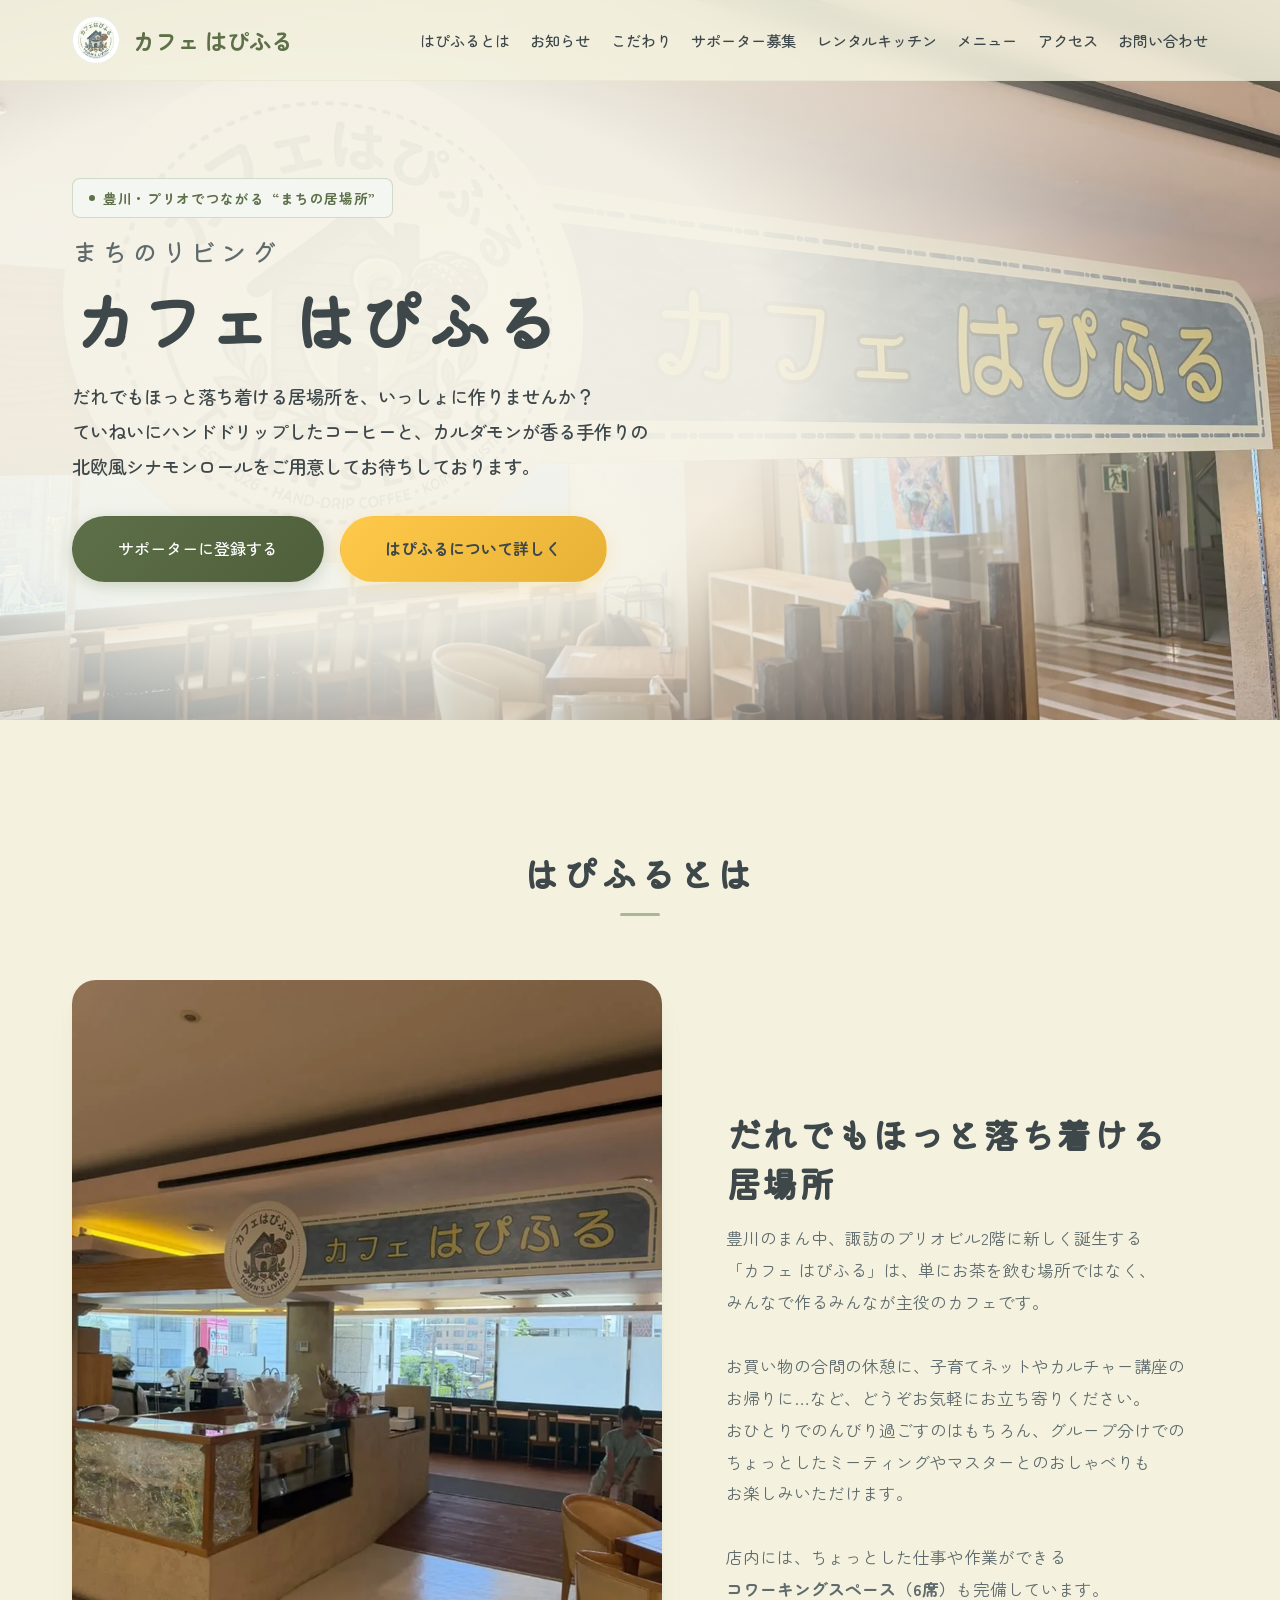
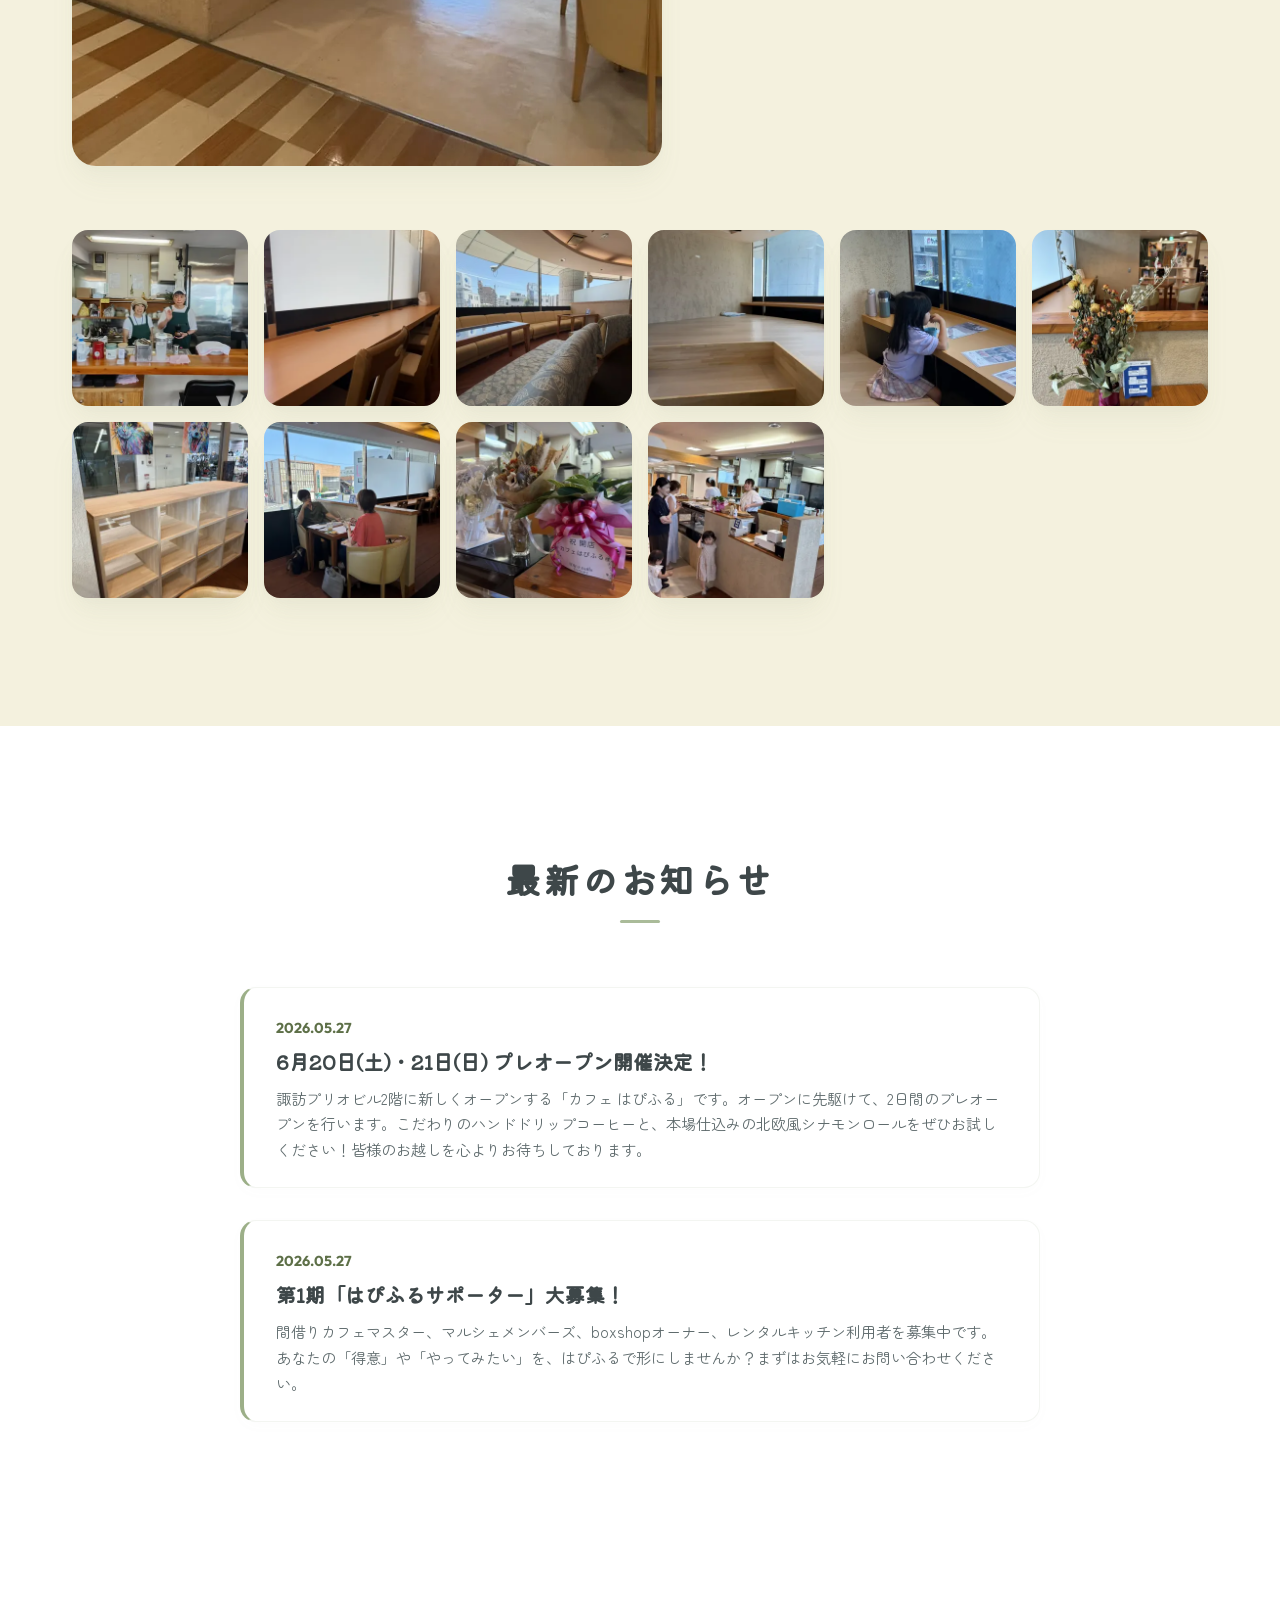
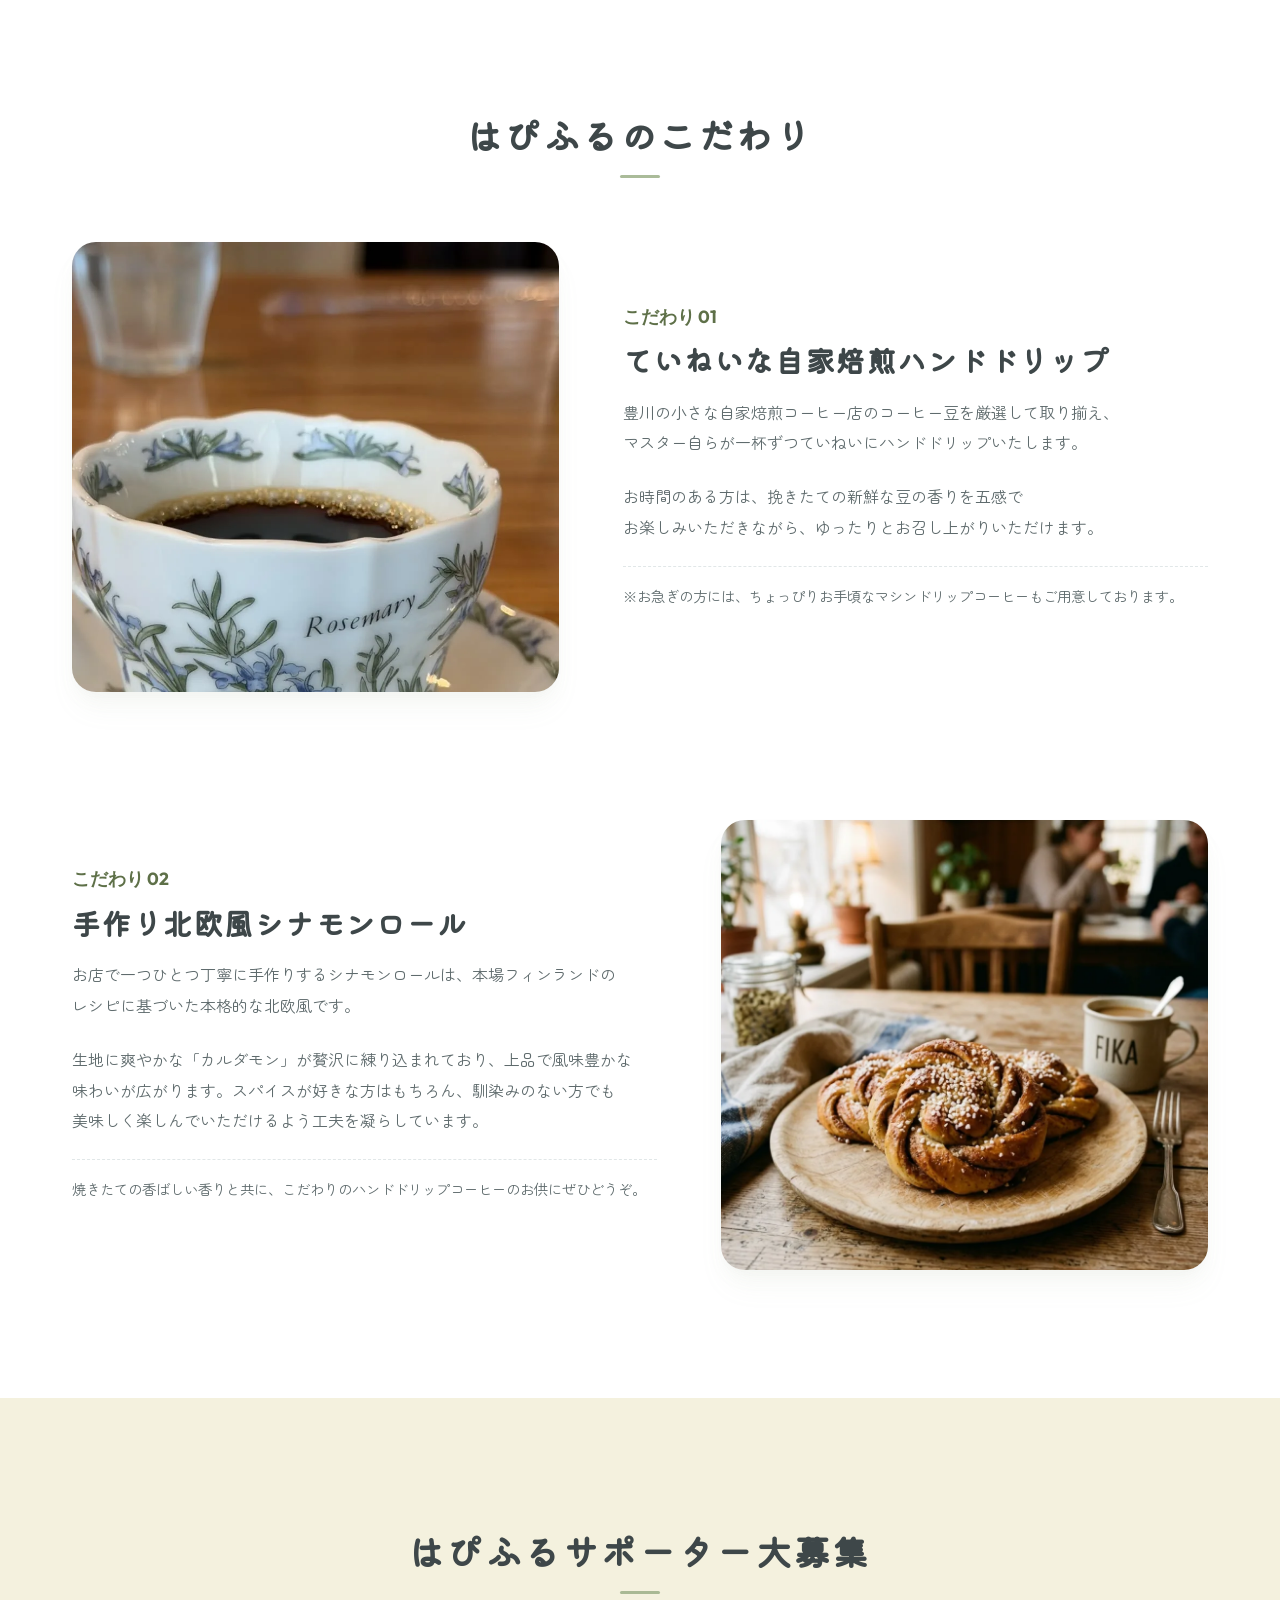
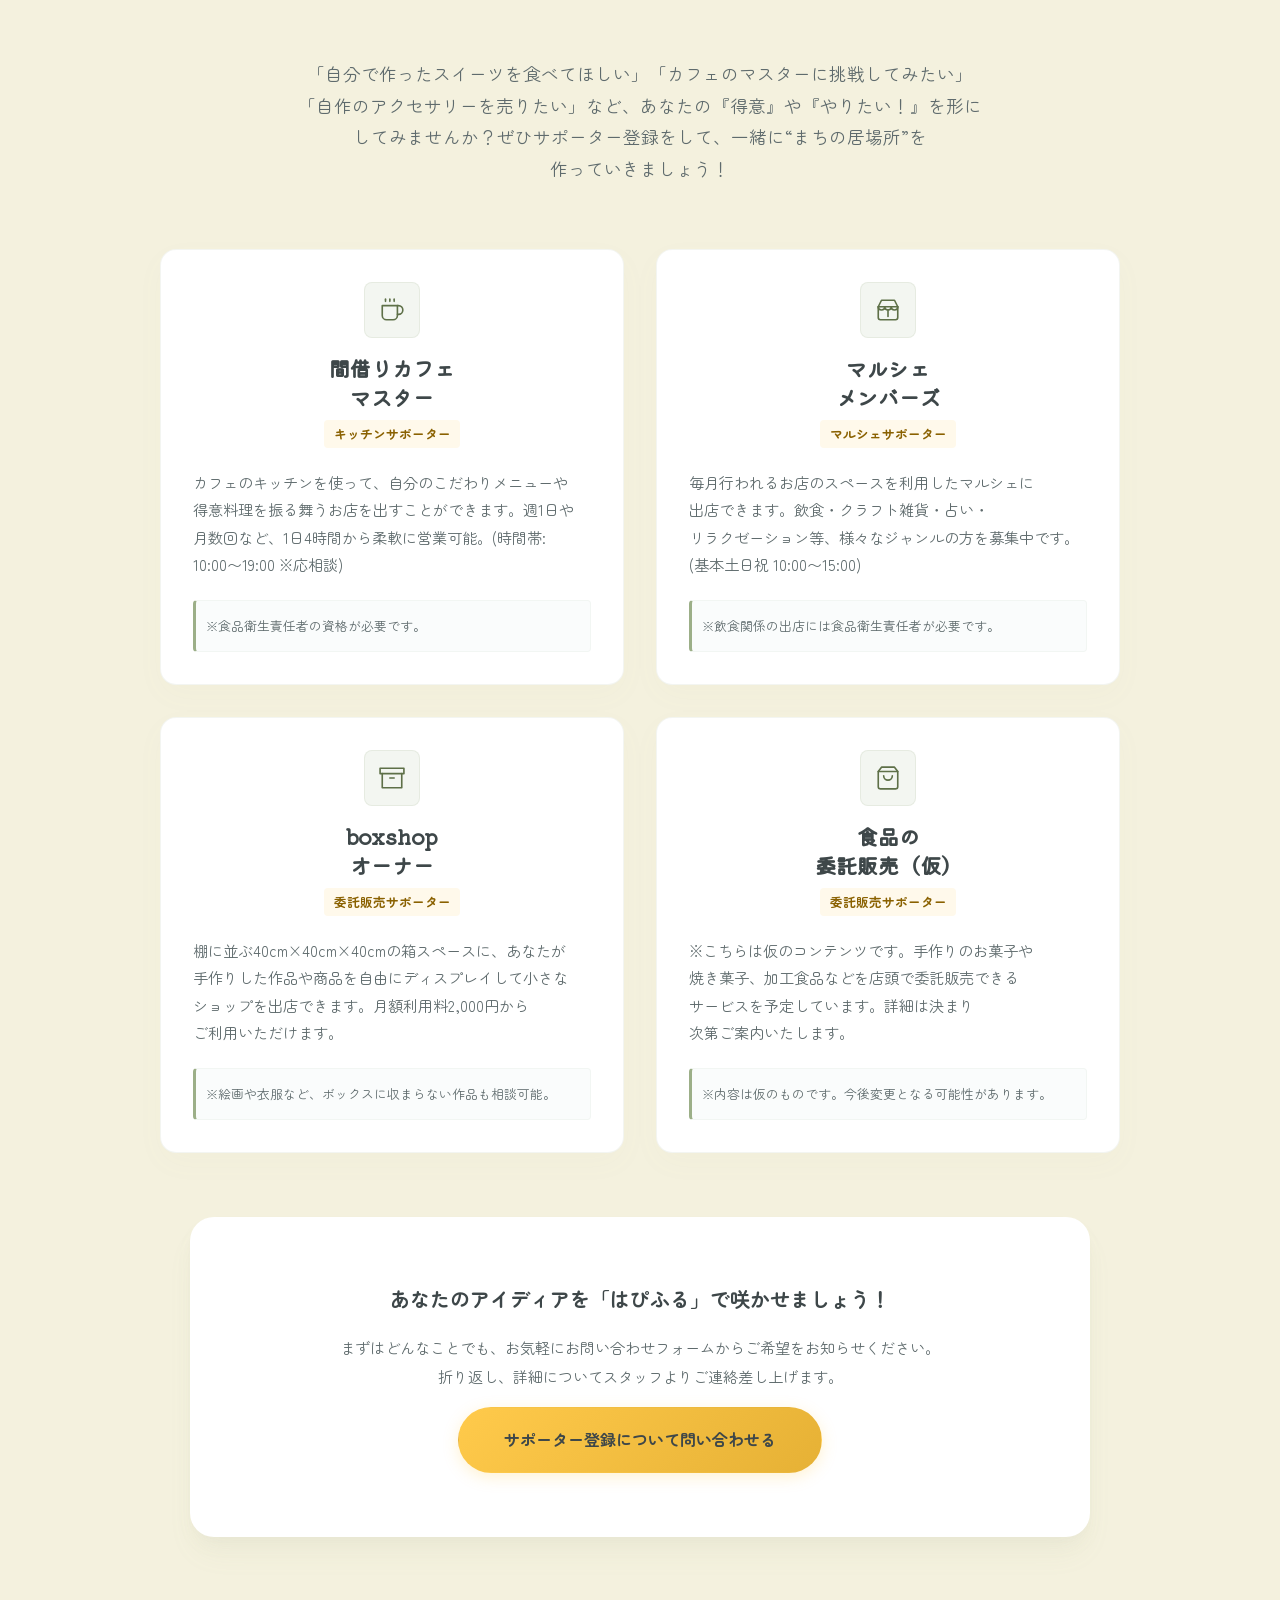
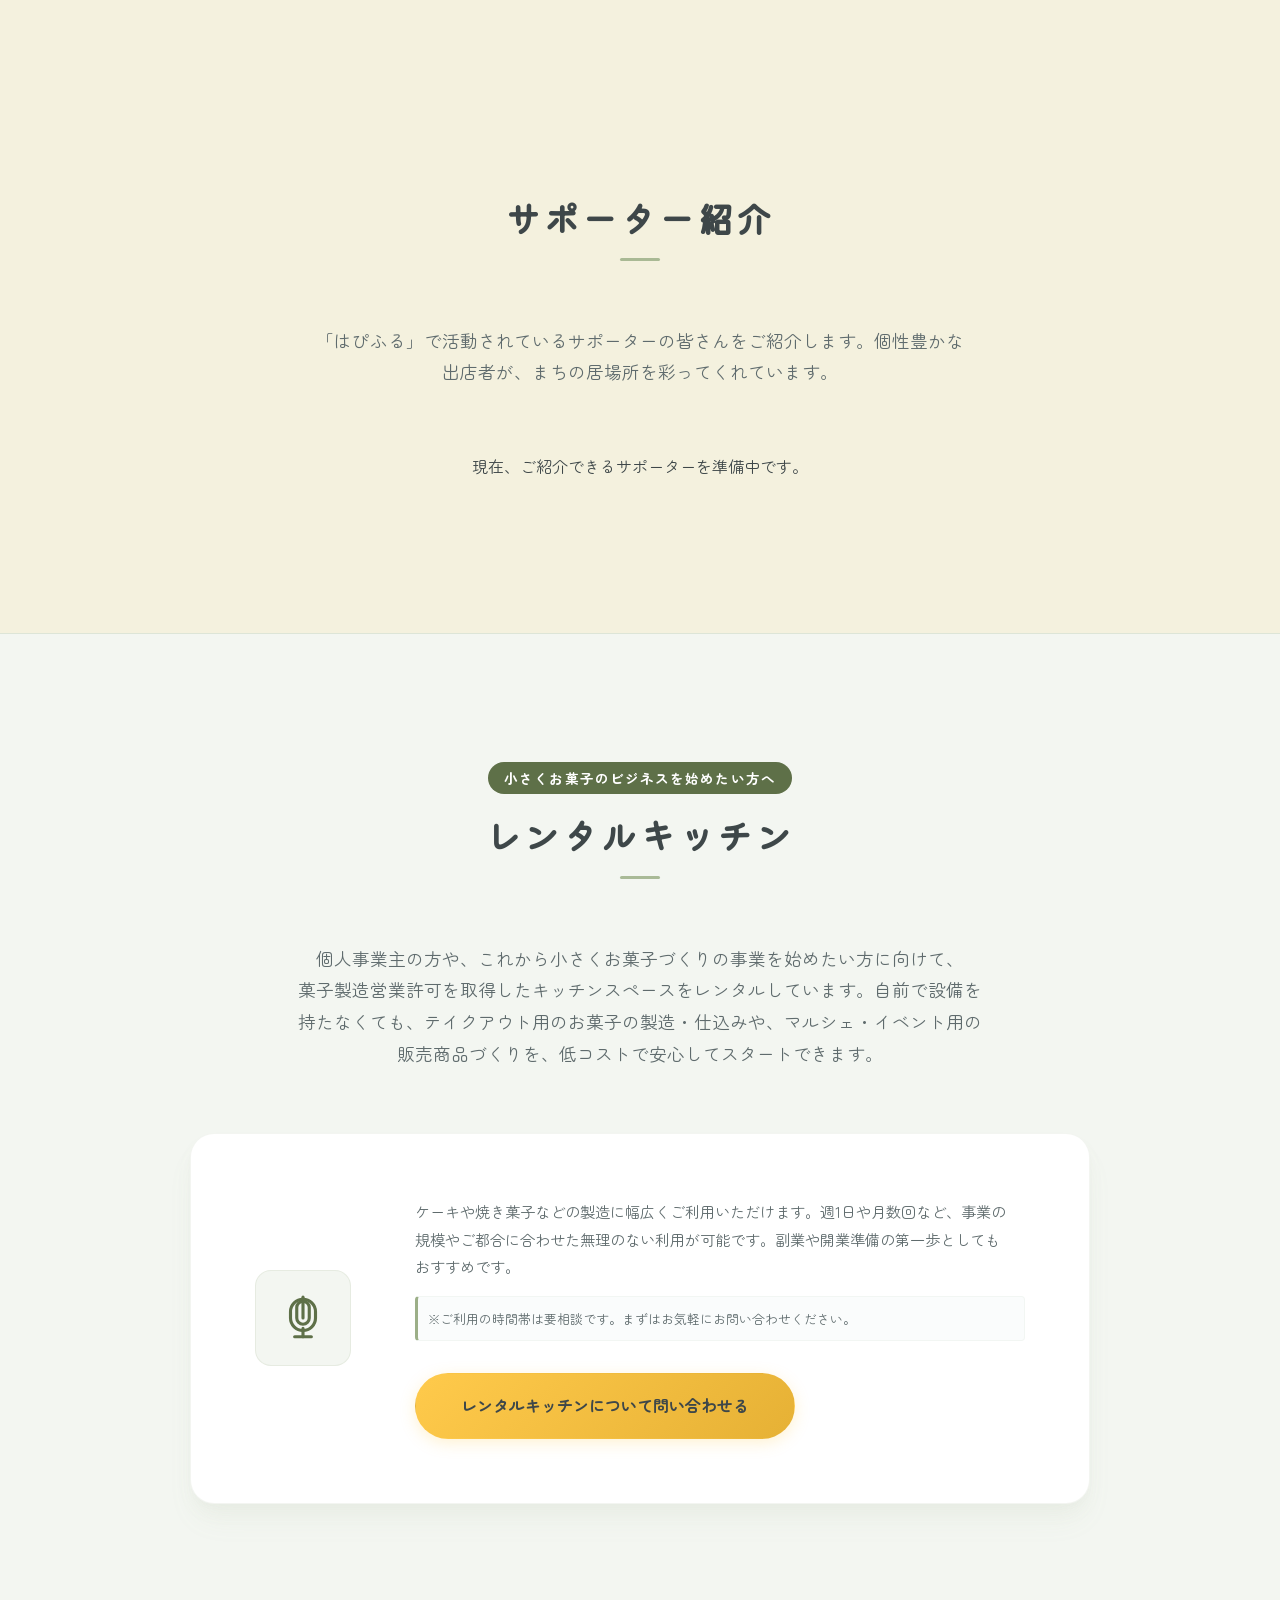
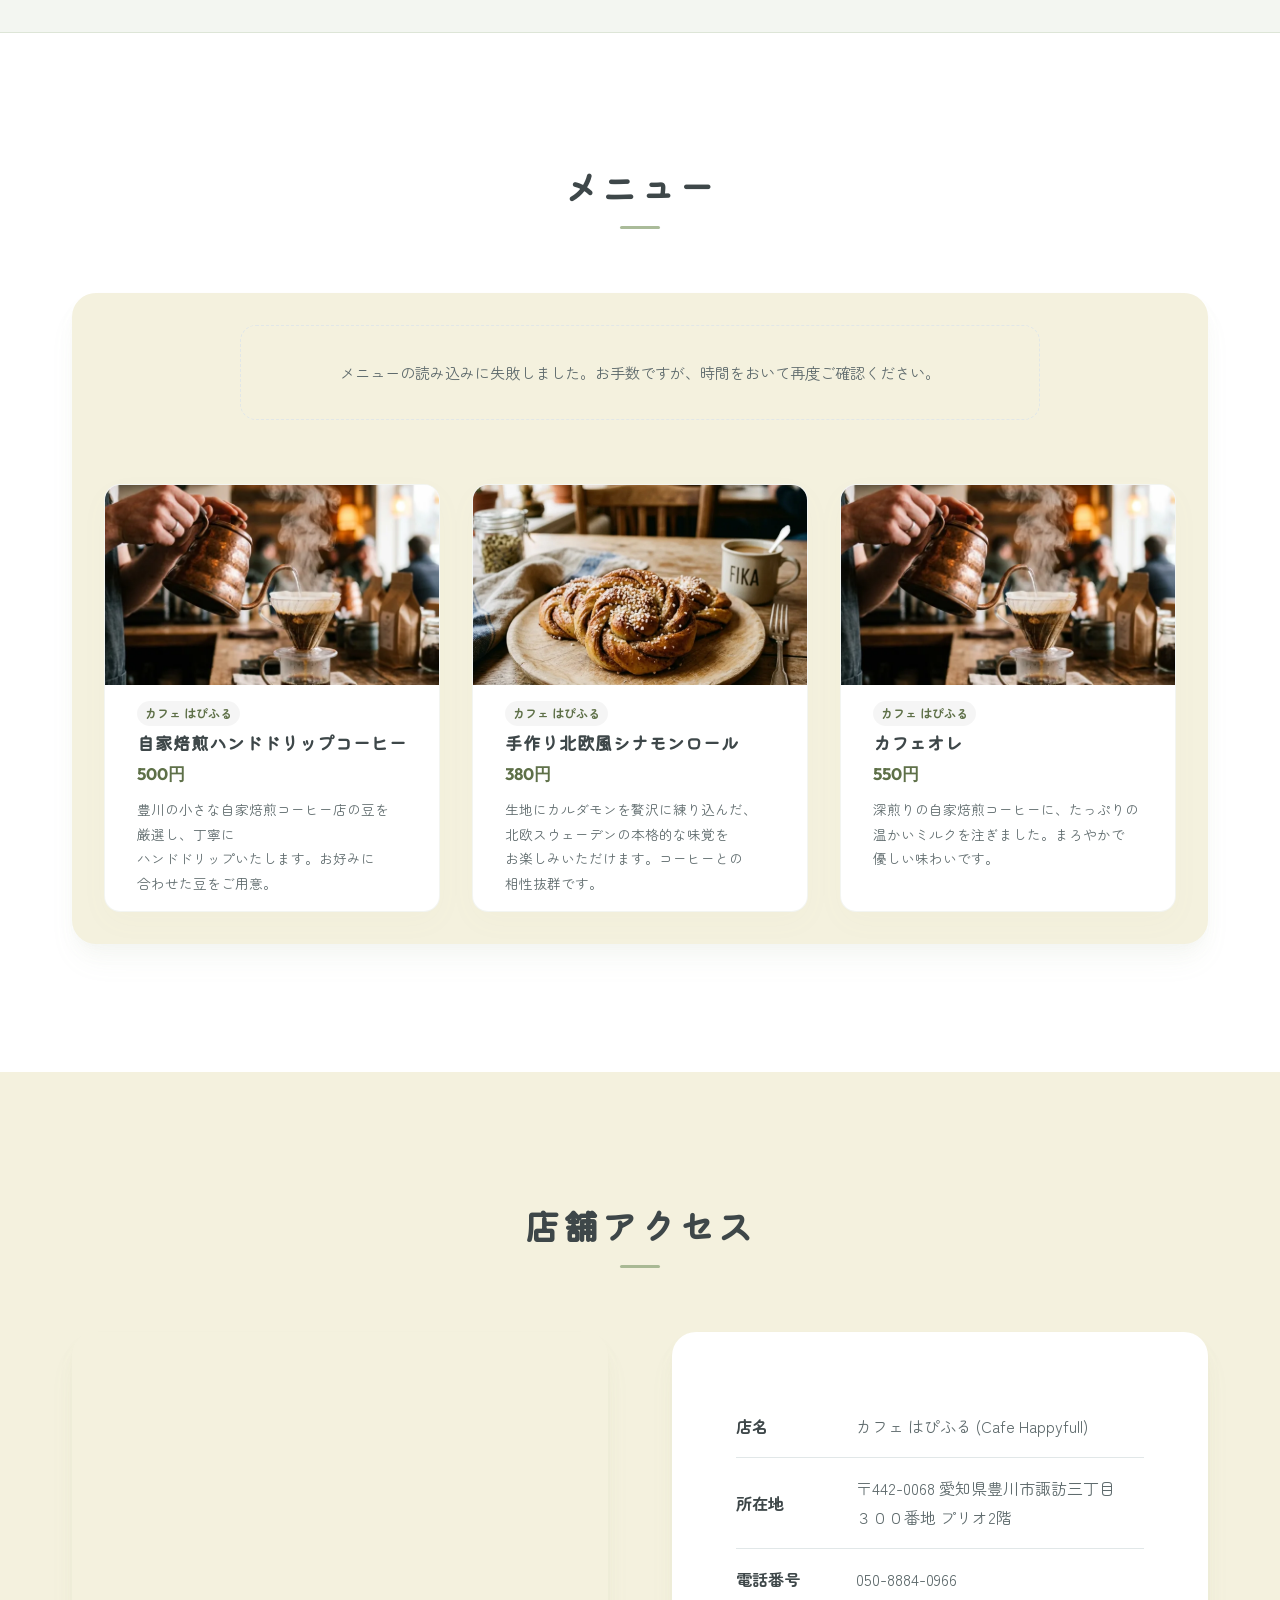
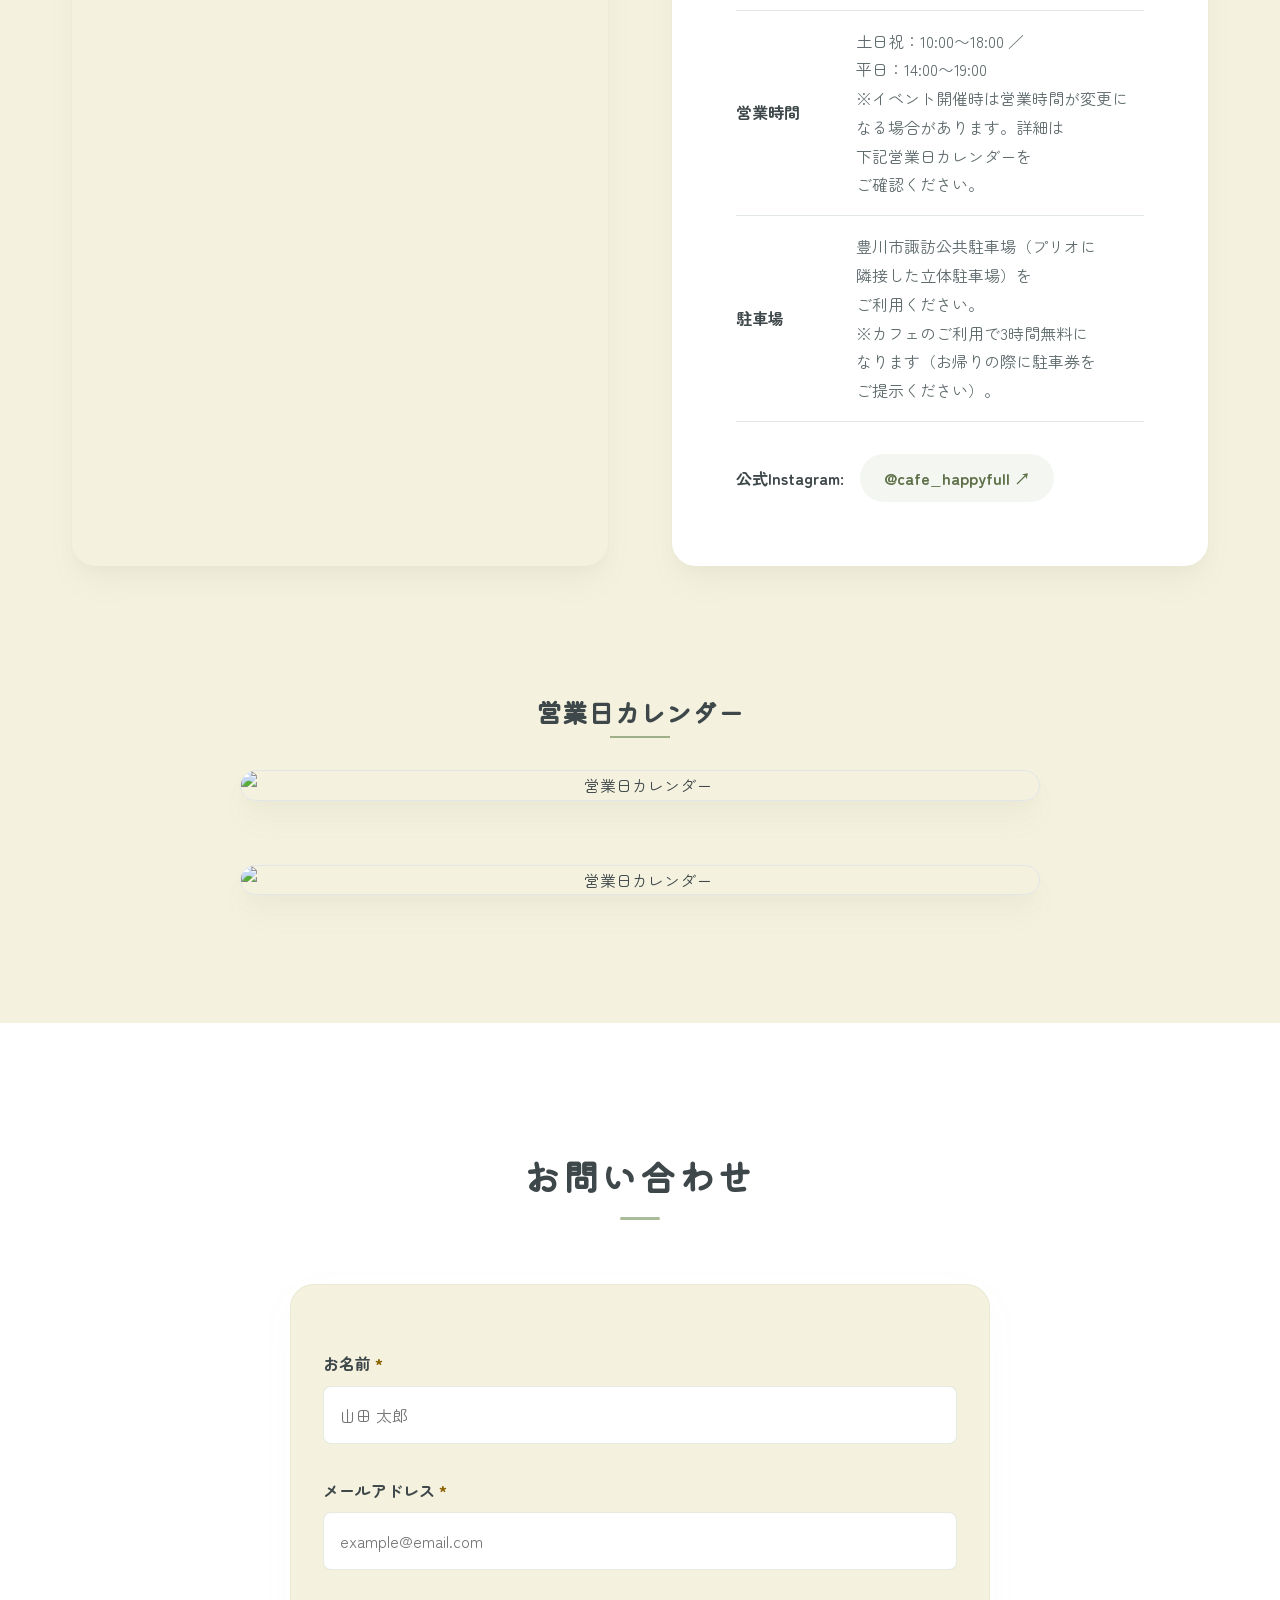
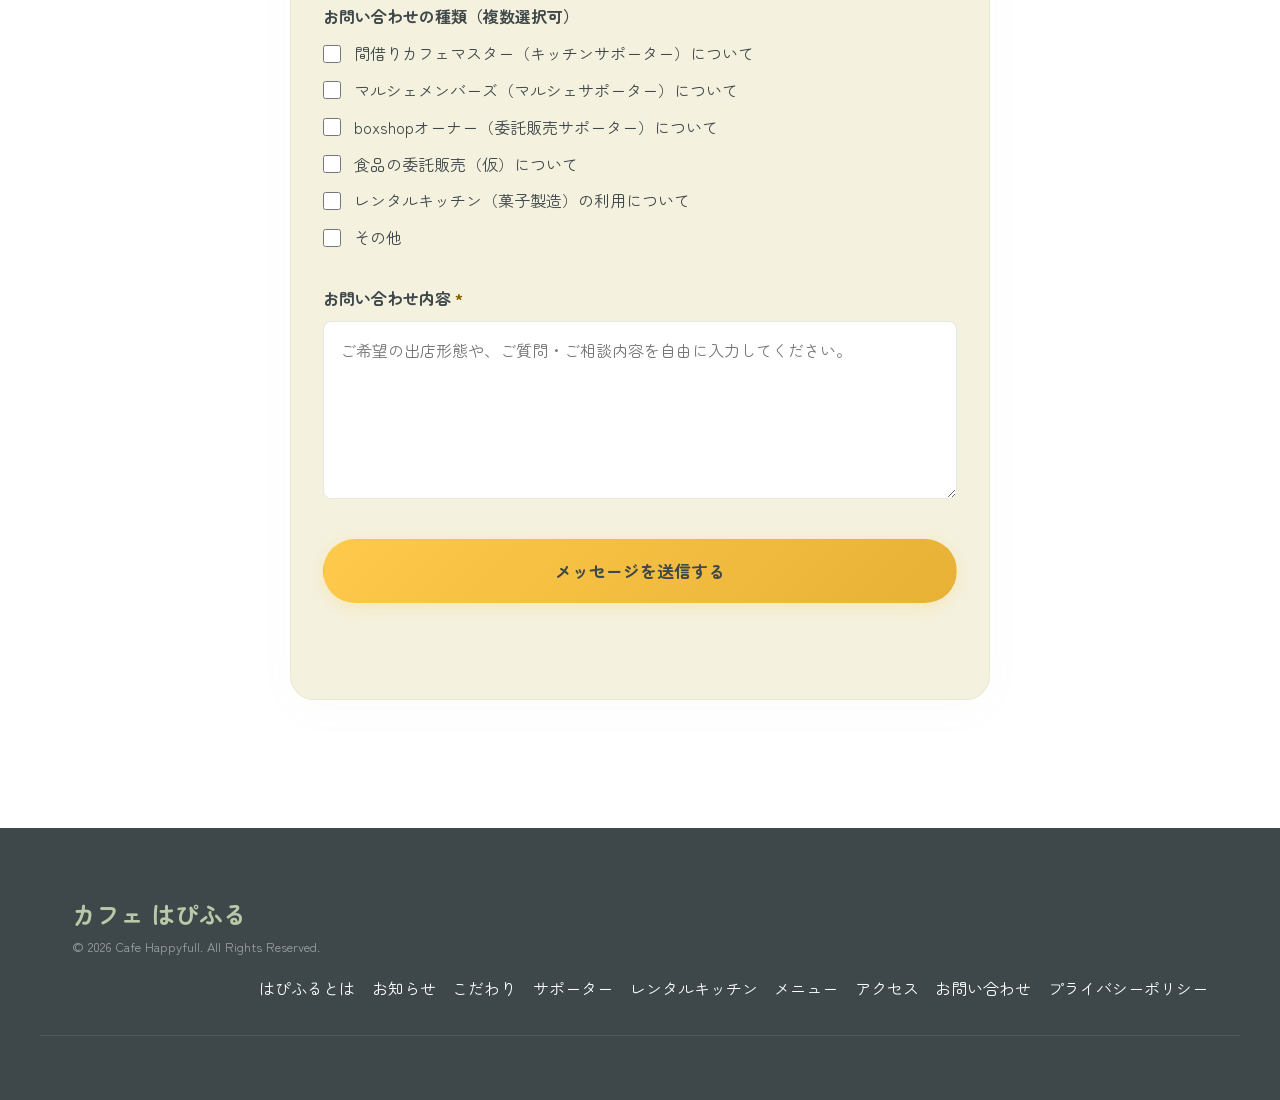
==== index.html @ ee426ef9 "fix: ナビ開閉の不具合・コントラスト不足・ヒーローの視認性を修正 デザインレビューで検出したA/B/Cの3点に対応。  A. ナビゲーションの開閉不具合 - ハンバーガーの開閉をインラインstyl" ====
<!DOCTYPE html>
<html lang="ja">

<head>
  <meta charset="UTF-8">
  <meta name="viewport" content="width=device-width, initial-scale=1.0">
  <meta name="description"
    content="愛知県豊川市の諏訪プリオビル2階にオープンする「まちのリビング カフェ はぴふる」。ていねいにハンドドリップした自家焙煎コーヒーと、北欧風の手作りシナモンロールでおもてなし。間借りカフェやマルシェのサポーターも募集中。">

  <title>まちのリビング カフェ はぴふる (Cafe Happyfull)</title>

  <!-- OGP & Brand Assets -->
  <meta property="og:title" content="まちのリビング カフェ はぴふる (Cafe Happyfull)">
  <meta property="og:description" content="だれでもほっと落ち着ける居場所を、いっしょに作りませんか？豊川プリオビル2階に新登場。">
  <meta property="og:image" content="assets/images/hero-photo.jpg">
  <meta property="og:type" content="website">
  <meta property="og:url" content="https://www.instagram.com/cafe_happyfull/">

  <!-- CSS -->
  <link rel="stylesheet" href="assets/css/style.css">
</head>

<body>

  <!-- ==========================================
     Header
     ========================================== -->
  <header class="header">
    <div class="container header__container">
      <a href="#" id="js-logo-top" class="header__logo">
        <img src="assets/images/logo.webp" alt="カフェ はぴふる Logo" class="header__logo-img">
        カフェ はぴふる
      </a>
      <nav class="nav">
        <ul class="nav__list" id="js-nav-list">
          <li><a href="#about" class="nav__link">はぴふるとは</a></li>
          <li><a href="#news" class="nav__link">お知らせ</a></li>
          <li><a href="#standards" class="nav__link">こだわり</a></li>
          <li><a href="#supporters" class="nav__link">サポーター募集</a></li>
          <li><a href="#kitchen-rental" class="nav__link">レンタルキッチン</a></li>
          <li><a href="#menu" class="nav__link">メニュー</a></li>
          <li><a href="#access" class="nav__link">アクセス</a></li>
          <li><a href="#contact" class="nav__link">お問い合わせ</a></li>
        </ul>
      </nav>
      <button type="button" class="nav__toggle" id="js-nav-toggle" aria-controls="js-nav-list" aria-expanded="false"
        aria-label="メニューを開く">
        <svg xmlns="http://www.w3.org/2000/svg" viewBox="0 0 24 24" fill="none" stroke="currentColor" stroke-width="2"
          stroke-linecap="round" aria-hidden="true" focusable="false">
          <line x1="3" y1="6" x2="21" y2="6" />
          <line x1="3" y1="12" x2="21" y2="12" />
          <line x1="3" y1="18" x2="21" y2="18" />
        </svg>
      </button>
    </div>
  </header>

  <!-- ==========================================
     Hero Section
     ========================================== -->
  <section class="hero">
    <div class="container hero__container">
      <div class="hero__content">
        <span class="hero__sub-badge"><span class="nobr">豊川・プリオでつながる</span> <span class="nobr">“まちの居場所”</span></span>
        <h1 class="hero__title">
          <span class="hero__title-sub"><span class="nobr">まちの</span><span class="nobr">リビング</span></span>
          <span class="hero__title-main"><span class="nobr">カフェ</span> <span class="nobr">はぴふる</span></span>
        </h1>
        <p class="hero__description">
          だれでもほっと落ち着ける居場所を、いっしょに作りませんか？<br>
          ていねいにハンドドリップしたコーヒーと、カルダモンが香る手作りの北欧風シナモンロールをご用意してお待ちしております。
        </p>
        <div class="hero__buttons">
          <a href="#contact" class="btn">サポーターに登録する</a>
          <a href="#about" class="btn btn-secondary">はぴふるについて詳しく</a>
        </div>
      </div>
    </div>
  </section>

  <!-- ==========================================
     About Section (基本紹介)
     ========================================== -->
  <section id="about" class="concept">
    <div class="container">
      <h2>はぴふるとは</h2>

      <div class="concept__grid">
        <div class="concept__image">
          <img src="assets/images/gallery-entrance.webp" alt="カフェはぴふるの入り口">
        </div>

        <div class="concept__content">
          <h3 class="concept__title">だれでもほっと落ち着ける居場所</h3>
          <p class="concept__text">
            豊川のまん中、諏訪のプリオビル2階に新しく誕生する<span class="nobr">「カフェ はぴふる」</span>は、単にお茶を飲む場所ではなく、みんなで作るみんなが主役のカフェです。
          </p>
          <p class="concept__text">
            お買い物の合間の休憩に、子育てネットやカルチャー講座のお帰りに…など、どうぞお気軽にお立ち寄りください。おひとりでのんびり過ごすのはもちろん、グループ分けでのちょっとしたミーティングやマスターとのおしゃべりもお楽しみいただけます。
          </p>
          <p class="concept__text">
            店内には、ちょっとした仕事や作業ができる<b>コワーキングスペース（6席）</b>も完備しています。
          </p>
        </div>
      </div>

      <div class="concept__gallery">
        <div class="concept__gallery-item"><img src="assets/images/gallery-owner.webp" alt="はぴふるのスタッフ" loading="lazy"></div>
        <div class="concept__gallery-item"><img src="assets/images/gallery-coworking.webp" alt="コワーキングスペース" loading="lazy"></div>
        <div class="concept__gallery-item"><img src="assets/images/gallery-sofa.webp" alt="ソファー席" loading="lazy"></div>
        <div class="concept__gallery-item"><img src="assets/images/gallery-zashiki-1.webp" alt="座敷席" loading="lazy"></div>
        <div class="concept__gallery-item"><img src="assets/images/gallery-zashiki-2.webp" alt="座敷席の様子" loading="lazy"></div>
        <div class="concept__gallery-item"><img src="assets/images/gallery-opening-2.webp" alt="店内に飾られたドライフラワー" loading="lazy"></div>
        <div class="concept__gallery-item"><img src="assets/images/boxshop-photo.webp" alt="boxshopの委託販売棚" loading="lazy"></div>
        <div class="concept__gallery-item"><img src="assets/images/gallery-meeting.webp" alt="店内でくつろぐお客様" loading="lazy"></div>
        <div class="concept__gallery-item"><img src="assets/images/gallery-opening-1.webp" alt="開店祝いのお花" loading="lazy"></div>
        <div class="concept__gallery-item"><img src="assets/images/gallery-register.webp" alt="レジカウンターに並ぶお客様" loading="lazy"></div>
      </div>
    </div>
  </section>

  <!-- ==========================================
     News Section (お知らせ ＆ microCMS連携)
     ========================================== -->
  <section id="news" class="news">
    <div class="container">
      <h2>最新のお知らせ</h2>
      <div class="news__wrapper">
        <div id="js-news-list">
          <!-- JSでロードされる動的お知らせエリア -->
        </div>
        <!-- もっと見る / 閉じる ボタン -->
        <div class="news__btn-container" id="js-news-btn-container" style="display: none;">
          <button id="js-news-toggle-btn" class="btn btn-secondary news__toggle-btn">もっと見る</button>
        </div>
      </div>
    </div>
  </section>

  <!-- ==========================================
     Standards Section (こだわり)
     ========================================== -->
  <section id="standards" class="standards">
    <div class="container">
      <h2>はぴふるのこだわり</h2>

      <div class="standards__grid">
        <!-- こだわり 1 -->
        <div class="standard-item">
          <div class="standard-item__image">
            <img src="assets/images/coffee-photo.webp" alt="丁寧に淹れるハンドドリップコーヒー">
          </div>
          <div class="standard-item__content">
            <span class="standard-item__badge">こだわり 01</span>
            <h3 class="standard-item__title">ていねいな自家焙煎ハンドドリップ</h3>
            <p class="standard-item__description">
              豊川の小さな自家焙煎コーヒー店のコーヒー豆を厳選して取り揃え、マスター自らが一杯ずつていねいにハンドドリップいたします。
            </p>
            <p class="standard-item__description">
              お時間のある方は、挽きたての新鮮な豆の香りを五感でお楽しみいただきながら、ゆったりとお召し上がりいただけます。
            </p>
            <p class="standard-item__subtext">
              ※お急ぎの方には、ちょっぴりお手頃なマシンドリップコーヒーもご用意しております。
            </p>
          </div>
        </div>

        <!-- こだわり 2 -->
        <div class="standard-item">
          <div class="standard-item__content">
            <span class="standard-item__badge">こだわり 02</span>
            <h3 class="standard-item__title">手作り北欧風シナモンロール</h3>
            <p class="standard-item__description">
              お店で一つひとつ丁寧に手作りするシナモンロールは、本場フィンランドのレシピに基づいた本格的な北欧風です。
            </p>
            <p class="standard-item__description">
              生地に爽やかな「カルダモン」が贅沢に練り込まれており、上品で風味豊かな味わいが広がります。スパイスが好きな方はもちろん、馴染みのない方でも美味しく楽しんでいただけるよう工夫を凝らしています。
            </p>
            <p class="standard-item__subtext">
              焼きたての香ばしい香りと共に、こだわりのハンドドリップコーヒーのお供にぜひどうぞ。
            </p>
          </div>
          <div class="standard-item__image">
            <img src="assets/images/cinnamon.webp" alt="カルダモンが香る手作りの北欧風シナモンロール">
          </div>
        </div>
      </div>
    </div>
  </section>

  <!-- ==========================================
     Supporters Section (サポーター募集)
     ========================================== -->
  <section id="supporters" class="supporters">
    <div class="container">
      <h2><span class="nobr">はぴふるサポーター</span><span class="nobr">大募集</span></h2>
      <p class="supporters__intro">
        「自分で作ったスイーツを食べてほしい」「カフェのマスターに挑戦してみたい」「自作のアクセサリーを売りたい」など、あなたの『得意』や『やりたい！』を形にしてみませんか？ぜひサポーター登録をして、一緒に“まちの居場所”を作っていきましょう！
      </p>

      <div class="supporters__grid">
        <!-- カード 1 -->
        <div class="supporter-card">
          <div class="supporter-card__icon">
            <svg class="supporter-icon" xmlns="http://www.w3.org/2000/svg" viewBox="0 0 24 24" fill="none"
              stroke="currentColor" stroke-width="1.5" stroke-linecap="round" stroke-linejoin="round">
              <path d="M17 8h1a4 4 0 1 1 0 8h-1" />
              <path d="M3 8h14v9a4 4 0 0 1-4 4H7a4 4 0 0 1-4-4V8z" />
              <line x1="6" y1="2" x2="6" y2="4" />
              <line x1="10" y1="2" x2="10" y2="4" />
              <line x1="14" y1="2" x2="14" y2="4" />
            </svg>
          </div>
          <h3 class="supporter-card__title"><span class="nobr">間借りカフェ</span><span class="nobr">マスター</span></h3>
          <span class="supporter-card__badge">キッチンサポーター</span>
          <p class="supporter-card__desc">
            カフェのキッチンを使って、自分のこだわりメニューや得意料理を振る舞うお店を出すことができます。週1日や月数回など、1日4時間から柔軟に営業可能。(時間帯: 10:00〜19:00 ※応相談)
          </p>
          <span class="supporter-card__note">※食品衛生責任者の資格が必要です。</span>
        </div>

        <!-- カード 2 -->
        <div class="supporter-card">
          <div class="supporter-card__icon">
            <svg class="supporter-icon" xmlns="http://www.w3.org/2000/svg" viewBox="0 0 24 24" fill="none"
              stroke="currentColor" stroke-width="1.5" stroke-linecap="round" stroke-linejoin="round">
              <path d="M3 9h18v10a2 2 0 0 1-2 2H5a2 2 0 0 1-2-2V9z" />
              <path d="M3 9l3-6h12l3 6" />
              <path d="M3 9a3 3 0 0 0 6 0a3 3 0 0 0 6 0a3 3 0 0 0 6 0" />
              <line x1="12" y1="12" x2="12" y2="18" />
            </svg>
          </div>
          <h3 class="supporter-card__title"><span class="nobr">マルシェ</span><span class="nobr">メンバーズ</span></h3>
          <span class="supporter-card__badge">マルシェサポーター</span>
          <p class="supporter-card__desc">
            毎月行われるお店のスペースを利用したマルシェに出店できます。飲食・クラフト雑貨・占い・リラクゼーション等、様々なジャンルの方を募集中です。(基本土日祝 10:00〜15:00)
          </p>
          <span class="supporter-card__note">※飲食関係の出店には食品衛生責任者が必要です。</span>
        </div>

        <!-- カード 3 -->
        <div class="supporter-card">
          <div class="supporter-card__icon">
            <svg class="supporter-icon" xmlns="http://www.w3.org/2000/svg" viewBox="0 0 24 24" fill="none"
              stroke="currentColor" stroke-width="1.5" stroke-linecap="round" stroke-linejoin="round">
              <polyline points="21 8 21 21 3 21 3 8" />
              <rect x="1" y="3" width="22" height="5" />
              <line x1="10" y1="12" x2="14" y2="12" />
            </svg>
          </div>
          <h3 class="supporter-card__title"><span class="nobr">boxshop</span><span class="nobr">オーナー</span></h3>
          <span class="supporter-card__badge">委託販売サポーター</span>
          <p class="supporter-card__desc">
            棚に並ぶ40cm×40cm×40cmの箱スペースに、あなたが手作りした作品や商品を自由にディスプレイして小さなショップを出店できます。月額利用料2,000円からご利用いただけます。
          </p>
          <span class="supporter-card__note">※絵画や衣服など、ボックスに収まらない作品も相談可能。</span>
        </div>

        <!-- カード 4 -->
        <div class="supporter-card">
          <div class="supporter-card__icon">
            <svg class="supporter-icon" xmlns="http://www.w3.org/2000/svg" viewBox="0 0 24 24" fill="none"
              stroke="currentColor" stroke-width="1.5" stroke-linecap="round" stroke-linejoin="round">
              <path d="M6 2 3 6v14a2 2 0 0 0 2 2h14a2 2 0 0 0 2-2V6l-3-4z" />
              <line x1="3" y1="6" x2="21" y2="6" />
              <path d="M16 10a4 4 0 0 1-8 0" />
            </svg>
          </div>
          <h3 class="supporter-card__title"><span class="nobr">食品の</span><span class="nobr">委託販売（仮）</span></h3>
          <span class="supporter-card__badge">委託販売サポーター</span>
          <p class="supporter-card__desc">
            ※こちらは仮のコンテンツです。手作りのお菓子や焼き菓子、加工食品などを店頭で委託販売できるサービスを予定しています。詳細は決まり次第ご案内いたします。
          </p>
          <span class="supporter-card__note">※内容は仮のものです。今後変更となる可能性があります。</span>
        </div>
      </div>

      <div class="supporters__footer">
        <p class="supporters__footer-text">
          <span class="nobr">あなたのアイディアを</span><span class="nobr">「はぴふる」</span><span class="nobr">で咲かせましょう！</span>
        </p>
        <p class="concept__text" style="max-width: 600px; margin: 0 auto var(--spacing-sm) auto; font-size: 0.95rem;">
          まずはどんなことでも、お気軽にお問い合わせフォームからご希望をお知らせください。折り返し、詳細についてスタッフよりご連絡差し上げます。
        </p>
        <a href="#contact" class="btn btn-secondary">サポーター登録について問い合わせる</a>
      </div>
    </div>
  </section>

  <!-- ==========================================
     Supporter Profiles Section (サポーター紹介)
     ========================================== -->
  <section id="supporter-profiles" class="supporter-profiles">
    <div class="container">
      <h2>サポーター紹介</h2>
      <p class="supporter-profiles__intro">
        「はぴふる」で活動されているサポーターの皆さんをご紹介します。個性豊かな出店者が、まちの居場所を彩ってくれています。
      </p>

      <div id="js-supporter-profiles-list" class="supporter-profiles__grid">
        <!-- JS経由でmicroCMSから動的にロードされます -->
      </div>
    </div>
  </section>

  <!-- ==========================================
     Kitchen Rental Section (菓子製造レンタル / 独立サービス)
     ========================================== -->
  <section id="kitchen-rental" class="kitchen-rental">
    <div class="container">
      <span class="kitchen-rental__label">小さくお菓子のビジネスを始めたい方へ</span>
      <h2 class="kitchen-rental__heading"><span class="nobr">レンタル</span><span class="nobr">キッチン</span></h2>
      <p class="kitchen-rental__intro">
        個人事業主の方や、これから小さくお菓子づくりの事業を始めたい方に向けて、菓子製造営業許可を取得したキッチンスペースをレンタルしています。自前で設備を持たなくても、テイクアウト用のお菓子の製造・仕込みや、マルシェ・イベント用の販売商品づくりを、低コストで安心してスタートできます。
      </p>

      <div class="kitchen-rental__inner">
        <div class="kitchen-rental__icon">
          <svg xmlns="http://www.w3.org/2000/svg" viewBox="0 0 24 24" fill="none" stroke="currentColor"
            stroke-width="1.5" stroke-linecap="round" stroke-linejoin="round">
            <path d="M12 2v10" />
            <path d="M9 7a3 3 0 0 1 6 0v5a3 3 0 0 1-6 0V7z" />
            <path d="M6 9a6 6 0 0 1 12 0v3a6 6 0 0 1-12 0V9z" />
            <path d="M12 17v4" />
            <path d="M8 21h8" />
          </svg>
        </div>
        <div class="kitchen-rental__body">
          <p class="kitchen-rental__desc">
            ケーキや焼き菓子などの製造に幅広くご利用いただけます。週1日や月数回など、事業の規模やご都合に合わせた無理のない利用が可能です。副業や開業準備の第一歩としてもおすすめです。
          </p>
          <span class="kitchen-rental__note">※ご利用の時間帯は要相談です。まずはお気軽にお問い合わせください。</span>
          <a href="#contact" class="btn btn-secondary">レンタルキッチンについて問い合わせる</a>
        </div>
      </div>
    </div>
  </section>

  <!-- ==========================================
     Menu Section
     ========================================== -->
  <section id="menu" class="menu-section">
    <div class="container">
      <h2>メニュー</h2>

      <div class="menu__cms-board">
        <!-- 全体メニュー画像プレースホルダー（microCMSから取得） -->
        <div id="js-menu-board" class="menu__overall-image is-empty">
          <img id="js-menu-board-img" alt="カフェはぴふる 全体メニュー" hidden>
          <p id="js-menu-board-fallback" class="menu__overall-message">メニューを読み込んでいます…</p>
        </div>

        <!-- 個別メニューリスト -->
        <div id="js-menu-list" class="menu__list">
          <!-- JS経由でmicroCMSから動的にロードされます -->
        </div>
      </div>
    </div>
  </section>

  <!-- ==========================================
     Access Section
     ========================================== -->
  <section id="access" class="access">
    <div class="container">
      <h2>店舗アクセス</h2>

      <div class="access__grid">
        <div class="access__map">
          <!-- Google Map Embed -->
          <iframe
            src="https://www.google.com/maps/embed?pb=!1m18!1m12!1m3!1d3275.196627051108!2d137.36811527630192!3d34.82614847287539!2m3!1f0!2f0!3f0!3m2!1i1024!2i768!4f13.1!3m3!1m2!1s0x6004cd0068c65491%3A0x166b242466f84f0f!2z44Kr44OV44KnIOOBr-OBtOOBteOCiw!5e0!3m2!1sja!2sjp!4v1782467696212!5m2!1sja!2sjp"
            width="100%" height="450" style="border:0;" allowfullscreen="" loading="lazy"
            referrerpolicy="strict-origin-when-cross-origin"></iframe>
        </div>

        <div class="access__info">
          <table class="access__table">
            <tr>
              <th>店名</th>
              <td>カフェ はぴふる (Cafe Happyfull)</td>
            </tr>
            <tr>
              <th>所在地</th>
              <td>〒442-0068 愛知県豊川市諏訪三丁目３００番地 プリオ2階</td>
            </tr>
            <tr>
              <th>電話番号</th>
              <td><a href="tel:050-8884-0966">050-8884-0966</a></td>
            </tr>
            <tr>
              <th>営業時間</th>
              <td><span style="white-space: nowrap;">土日祝：10:00〜18:00</span> ／ <span style="white-space: nowrap;">平日：14:00〜19:00</span><br>※イベント開催時は営業時間が変更になる場合があります。詳細は下記営業日カレンダーをご確認ください。</td>
            </tr>
            <tr>
              <th>駐車場</th>
              <td>豊川市諏訪公共駐車場（プリオに隣接した立体駐車場）をご利用ください。<br>※カフェのご利用で3時間無料になります（お帰りの際に駐車券をご提示ください）。</td>
            </tr>
          </table>

          <div class="access__sns">
            <span style="font-weight: 700;">公式Instagram:</span>
            <a href="https://www.instagram.com/cafe_happyfull/" target="_blank" rel="noopener" class="access__sns-link">
              @cafe_happyfull ↗
            </a>
          </div>
        </div>
      </div>

      <!-- 営業日カレンダー -->
      <div class="access__calendar">
        <h3 class="access__calendar-title">営業日カレンダー</h3>
        <div class="access__calendar-image-wrapper">
          <img id="js-calendar-img" src="" alt="営業日カレンダー" loading="lazy">
        </div>
        <div class="access__calendar-image-wrapper">
          <img id="js-calendar-img-2" src="" alt="営業日カレンダー" loading="lazy">
        </div>
      </div>
    </div>
  </section>

  <!-- ==========================================
     Contact Section (Netlify Forms)
     ========================================== -->
  <section id="contact" class="contact">
    <div class="container">
      <h2>お問い合わせ</h2>

      <div class="contact__form-container">
        <!-- Netlify Forms configuration -->
        <form name="contact" method="POST" data-netlify="true" action="/thanks.html">
          <!-- Netlify隠しフィールド（必須） -->
          <input type="hidden" name="form-name" value="contact">

          <div class="form__group">
            <label for="name" class="form__label">お名前 <span style="color: var(--secondary-deep);">*</span></label>
            <input type="text" id="name" name="name" class="form__input" placeholder="山田 太郎" required>
          </div>

          <div class="form__group">
            <label for="email" class="form__label">メールアドレス <span style="color: var(--secondary-deep);">*</span></label>
            <input type="email" id="email" name="email" class="form__input" placeholder="example@email.com" required>
          </div>

          <div class="form__group">
            <label class="form__label">お問い合わせの種類（複数選択可）</label>
            <div class="form__checkbox-group">
              <label class="form__checkbox-label">
                <input type="checkbox" name="categories[]" value="間借りカフェマスター(キッチンサポーター)">
                間借りカフェマスター（キッチンサポーター）について
              </label>
              <label class="form__checkbox-label">
                <input type="checkbox" name="categories[]" value="マルシェメンバーズ(マルシェサポーター)">
                マルシェメンバーズ（マルシェサポーター）について
              </label>
              <label class="form__checkbox-label">
                <input type="checkbox" name="categories[]" value="boxshopオーナー(委託販売サポーター)">
                boxshopオーナー（委託販売サポーター）について
              </label>
              <label class="form__checkbox-label">
                <input type="checkbox" name="categories[]" value="食品の委託販売(仮)">
                食品の委託販売（仮）について
              </label>
              <label class="form__checkbox-label">
                <input type="checkbox" name="categories[]" value="レンタルキッチン(菓子製造)の利用">
                レンタルキッチン（菓子製造）の利用について
              </label>
              <label class="form__checkbox-label">
                <input type="checkbox" name="categories[]" value="その他">
                その他
              </label>
            </div>
          </div>

          <div class="form__group">
            <label for="message" class="form__label">お問い合わせ内容 <span
                style="color: var(--secondary-deep);">*</span></label>
            <textarea id="message" name="message" rows="6" class="form__textarea"
              placeholder="ご希望の出店形態や、ご質問・ご相談内容を自由に入力してください。" required></textarea>
          </div>

          <div class="form__group" style="text-align: center; margin-top: 2rem;">
            <button type="submit" class="btn btn-secondary form__submit-btn">メッセージを送信する</button>
          </div>
        </form>
      </div>
    </div>
  </section>

  <!-- ==========================================
     Footer
     ========================================== -->
  <footer class="footer">
    <div class="container footer__container">
      <div class="footer__brand">
        カフェ はぴふる
        <span>© 2026 Cafe Happyfull. All Rights Reserved.</span>
      </div>
      <nav class="footer__nav">
        <a href="#about" class="footer__link">はぴふるとは</a>
        <a href="#news" class="footer__link">お知らせ</a>
        <a href="#standards" class="footer__link">こだわり</a>
        <a href="#supporters" class="footer__link">サポーター</a>
        <a href="#kitchen-rental" class="footer__link">レンタルキッチン</a>
        <a href="#menu" class="footer__link">メニュー</a>
        <a href="#access" class="footer__link">アクセス</a>
        <a href="#contact" class="footer__link">お問い合わせ</a>
        <a href="#" id="js-privacy-trigger" class="footer__link">プライバシーポリシー</a>
      </nav>
    </div>
  </footer>

  <!-- ==========================================
     Privacy Policy Modal (モーダル)
     ========================================== -->
  <div id="js-privacy-modal" class="modal">
    <div class="modal__overlay" id="js-privacy-overlay"></div>
    <div class="modal__card">
      <button id="js-privacy-close" class="modal__close" aria-label="閉じる">&times;</button>
      <h3 class="modal__title">プライバシーポリシー</h3>
      <div class="modal__body">
        <p>カフェ はぴふる（以下、「当店」といいます）は、お問い合わせフォームなどを通じてお客様からお預かりする個人情報の重要性を認識し、以下の方針に基づき個人情報の保護に努めます。</p>
        <h4 class="modal__subtitle">1. 個人情報の取得について</h4>
        <p>当店は、お問い合わせフォームを通じて、お客様のお名前、メールアドレス等の個人情報を適法かつ公正な手段によって取得します。</p>
        <h4 class="modal__subtitle">2. 利用目的について</h4>
        <p>お預かりした個人情報は、以下の目的でのみ利用し、その他の目的には一切利用いたしません。</p>
        <ul class="modal__list-style">
          <li>お客様からのお問い合わせやご相談に対する回答・ご連絡</li>
          <li>サポーター登録に関する事務手続きやご連絡</li>
        </ul>
        <h4 class="modal__subtitle">3. 第三者への開示・提供の禁止</h4>
        <p>当店は、お客様の同意がある場合や法令に基づく場合を除き、取得した個人情報を第三者に開示・提供いたしません。</p>
        <h4 class="modal__subtitle">4. 安全管理措置について</h4>
        <p>当店は、個人情報の漏洩、紛失、改ざん等を防止するため、適切なセキュリティ対策を講じて安全に管理します。</p>
        <h4 class="modal__subtitle">5. お問い合わせ窓口</h4>
        <p>個人情報に関するお問い合わせや開示・訂正のご要望は、当店代表の水谷順子、またはお問い合わせフォームよりご連絡ください。</p>
      </div>
    </div>
  </div>

  <!-- JS -->
  <script src="assets/js/main.js"></script>
</body>

</html>
---- assets/css/style.css ----
@import url('https://fonts.googleapis.com/css2?family=Noto+Sans+JP:wght@400;500;700&family=Outfit:wght@400;600;700&family=Kiwi+Maru:wght@400;500&family=Zen+Maru+Gothic:wght@400;500;700&display=swap');

/* ==========================================================================
   CSS Variables & Theme
   ========================================================================== */
:root {
  /* Brand Colors (Nordic-inspired gentle palette) */
  --primary-color: #9caf88;
  /* Gentle sage green（面・罫・アイコンなど装飾用） */
  --primary-deep: #5e7048;
  /* 濃いセージ。文字・ボタン等コントラストが要る箇所はこちらを使う（白地/ベージュ地で4.5:1以上） */
  --primary-on-dark: #b9c9a7;
  /* 濃色背景（フッター）に載せるセージ */
  --primary-light: #f3f6f1;
  /* Very soft primary tint */
  --secondary-color: #ffca4b;
  /* Soft warm amber / Yellow（面用。上に載せる文字は --text-dark） */
  --secondary-deep: #8a6100;
  /* 濃いアンバー。淡い背景に文字として置く場合はこちら */
  --secondary-light: #fff9eb;
  /* Light accent tint */
  --bg-color: #f4f1de;
  /* Cozy warm sand / Beige */
  --card-bg: #ffffff;
  /* Pure white for cards */
  --text-dark: #3e4749;
  /* Deep slate (softer than black) */
  --text-muted: #5f6b6d;
  /* Muted grey（白地・ベージュ地の双方で4.5:1以上） */
  --border-color: #e1e7e8;
  /* Subtle warm borders */

  /* Fonts */
  --font-base: 'Zen Maru Gothic', sans-serif;
  --font-accent: 'Outfit', sans-serif;

  /* Spacing */
  --spacing-xs: 0.5rem;
  --spacing-sm: 1rem;
  --spacing-md: 2rem;
  --spacing-lg: 4rem;
  --spacing-xl: 8rem;

  /* Others */
  --border-radius-sm: 8px;
  --border-radius-md: 16px;
  --border-radius-lg: 24px;
  --transition-smooth: all 0.6s cubic-bezier(0.16, 1, 0.3, 1);

  /* Multilayer premium shadows */
  --box-shadow-soft: 0 4px 6px -1px rgba(156, 175, 136, 0.02),
    0 10px 20px -3px rgba(156, 175, 136, 0.05),
    0 20px 30px -5px rgba(156, 175, 136, 0.07);
  --box-shadow-hover: 0 10px 20px -3px rgba(156, 175, 136, 0.04),
    0 25px 40px -5px rgba(156, 175, 136, 0.12),
    0 40px 60px -10px rgba(156, 175, 136, 0.18);
}

/* ==========================================================================
   Reset & Base Styles
   ========================================================================== */
*,
*::before,
*::after {
  box-sizing: border-box;
  margin: 0;
  padding: 0;
}

html {
  scroll-behavior: smooth;
  font-size: 16px;
  overflow-x: hidden;
  width: 100%;
}

body {
  font-family: var(--font-base);
  background-color: var(--bg-color);
  color: var(--text-dark);
  line-height: 1.8;
  overflow-x: hidden;
  width: 100%;
  -webkit-font-smoothing: antialiased;
  line-break: strict;
  word-break: auto-phrase;
  /* モダンブラウザで文脈を解釈し、自然な文節で改行する魔法のCSS */
}

/* 単語の途中で改行させないためのユーティリティ */
.nobr {
  display: inline-block;
}

.sp-only {
  display: none;
}

img {
  max-width: 100%;
  height: auto;
  display: block;
}

a {
  color: inherit;
  text-decoration: none;
  transition: var(--transition-smooth);
}

button,
input,
textarea,
select {
  font-family: inherit;
  font-size: inherit;
  color: inherit;
  border: none;
  background: none;
}

ul {
  list-style: none;
}

/* ==========================================================================
   Typography & Common Layout
   ========================================================================== */
h1,
h2,
h3,
h4 {
  font-weight: 700;
  line-height: 1.4;
}

h2 {
  font-size: 2.2rem;
  text-align: center;
  position: relative;
  margin-bottom: var(--spacing-lg);
  color: var(--text-dark);
  letter-spacing: 0.1em;
  font-family: 'Kiwi Maru', serif;
}

h2::after {
  content: '';
  display: block;
  width: 40px;
  height: 3px;
  background-color: var(--primary-color);
  border-radius: 50px;
  margin: 1rem auto 0;
  opacity: 0.85;
}

.section-subtitle {
  text-align: center;
  font-size: 1rem;
  color: var(--primary-deep);
  font-weight: 500;
  margin-bottom: 0.3rem;
  letter-spacing: 0.1em;
  text-transform: uppercase;
  font-family: var(--font-accent);
}

p {
  margin-bottom: 1.5rem;
}

.container {
  max-width: 1200px;
  margin: 0 auto;
  padding: 0 var(--spacing-md);
}

.btn {
  display: inline-block;
  padding: 1.1rem 2.8rem;
  background: linear-gradient(135deg, var(--primary-deep) 0%, #4e5f3b 100%);
  color: #fff;
  border-radius: 50px;
  font-weight: 500;
  text-align: center;
  box-shadow: 0 4px 15px rgba(94, 112, 72, 0.25);
  transition: var(--transition-smooth);
  cursor: pointer;
  border: 1px solid transparent;
}

.btn:hover {
  background: #fff;
  color: var(--primary-deep);
  border-color: var(--primary-deep);
  transform: translateY(-3px);
  box-shadow: 0 8px 25px rgba(94, 112, 72, 0.15);
}

/* アンバーは面として明るいままにし、載せる文字を濃色にしてコントラストを確保する */
.btn-secondary {
  background: linear-gradient(135deg, var(--secondary-color) 0%, #e6b135 100%);
  color: var(--text-dark);
  font-weight: 700;
  box-shadow: 0 4px 15px rgba(255, 202, 75, 0.25);
}

.btn-secondary:hover {
  background: #fff;
  color: var(--secondary-deep);
  border-color: var(--secondary-deep);
}

/* ==========================================================================
   Header
   ========================================================================== */
.header {
  position: fixed;
  top: 0;
  left: 0;
  width: 100%;
  z-index: 1000;
  background-color: rgba(244, 241, 222, 0.85);
  backdrop-filter: blur(10px);
  -webkit-backdrop-filter: blur(10px);
  border-bottom: 1px solid rgba(156, 175, 136, 0.1);
  transition: var(--transition-smooth);
}

.header__container {
  display: flex;
  justify-content: space-between;
  align-items: center;
  height: 80px;
}

.header__logo {
  display: flex;
  align-items: center;
  gap: 0.8rem;
  font-size: 1.4rem;
  font-weight: 700;
  color: var(--primary-deep);
  font-family: var(--font-base);
  white-space: nowrap;
  flex-shrink: 0;
}

.header__logo-img {
  height: 48px;
  width: 48px;
  object-fit: contain;
  border-radius: 50%;
  border: 1px solid rgba(156, 175, 136, 0.2);
  background-color: #fff;
}

.nav__list {
  display: flex;
  align-items: center;
  flex-wrap: nowrap;
  /* 画面幅に応じて間隔を可変にし、中間幅での折り返しと窮屈さを防ぐ */
  gap: clamp(0.9rem, 1.6vw, 2rem);
}

.nav__link {
  font-weight: 500;
  font-size: 0.95rem;
  position: relative;
  padding: 0.5rem 0;
  white-space: nowrap;
}

.nav__link::after {
  content: '';
  position: absolute;
  bottom: 0;
  left: 0;
  width: 0;
  height: 2px;
  background-color: var(--primary-deep);
  transition: var(--transition-smooth);
}

.nav__link:hover {
  color: var(--primary-deep);
}

.nav__link:hover::after {
  width: 100%;
}

.nav__toggle {
  display: none;
  align-items: center;
  justify-content: center;
  width: 44px;
  height: 44px;
  cursor: pointer;
  color: var(--primary-deep);
  border-radius: var(--border-radius-sm);
}

.nav__toggle svg {
  width: 26px;
  height: 26px;
}

.nav__toggle:focus-visible {
  outline: 2px solid var(--primary-deep);
  outline-offset: 2px;
}

.hero {
  position: relative;
  min-height: 80vh;
  display: flex;
  align-items: center;
  /* ヘッダーの高さ(80px)分の上部余白を確保し、コンテンツの潜り込みを防ぐ */
  padding: 120px 0 80px;
  /* 文字が乗る左寄りだけを楕円状にふわりと持ち上げ、外側へ向けて完全な透明まで落とす。
     輪郭を持たないため写真と地続きに見え、パネルのように浮かない。
     0.9以上の帯がテキスト右端(画面幅の約58%)を確実に覆うよう停止位置を調整している */
  background-image:
    radial-gradient(78% 85% at 26% 50%,
      rgba(249, 246, 235, 0.95) 0%,
      rgba(249, 246, 235, 0.91) 45%,
      rgba(249, 246, 235, 0.5) 70%,
      rgba(249, 246, 235, 0.12) 88%,
      rgba(249, 246, 235, 0) 100%),
    linear-gradient(rgba(244, 241, 222, 0.18), rgba(244, 241, 222, 0.06)),
    url('../images/hero-photo.webp');
  background-size: cover;
  background-position: center;
  background-attachment: scroll;
}

/* flexアイテムは内容幅に縮むため、明示しないと左揃えが崩れる */
.hero__container {
  width: 100%;
}

.hero__content {
  max-width: 700px;
  animation: fadeInUp 1s cubic-bezier(0.16, 1, 0.3, 1) both;
}

.hero__sub-badge {
  display: inline-flex;
  align-items: center;
  gap: 0.5rem;
  background-color: var(--primary-light);
  color: var(--primary-deep);
  border: 1px solid rgba(156, 175, 136, 0.4);
  padding: 0.4rem 1rem;
  border-radius: var(--border-radius-sm);
  font-weight: 700;
  font-size: 0.85rem;
  margin-bottom: var(--spacing-sm);
  letter-spacing: 0.05em;
}

.hero__sub-badge::before {
  content: '';
  display: inline-block;
  width: 6px;
  height: 6px;
  background-color: var(--primary-deep);
  border-radius: 50%;
}

.hero__title {
  margin-bottom: var(--spacing-sm);
  line-height: 1.35;
}

.hero__title-sub {
  display: block;
  font-size: 1.6rem;
  font-weight: 500;
  color: var(--text-muted);
  letter-spacing: 0.15em;
  margin-bottom: 0.5rem;
  font-family: 'Kiwi Maru', serif;
}

.hero__title-main {
  display: block;
  font-size: 4rem;
  font-weight: 700;
  color: var(--text-dark);
  letter-spacing: 0.05em;
  font-family: 'Kiwi Maru', serif;
}

.hero__description {
  font-size: 1.15rem;
  color: var(--text-dark);
  line-height: 1.9;
  margin-bottom: var(--spacing-md);
  font-family: 'Zen Maru Gothic', sans-serif;
  font-weight: 500;
}

.hero__buttons {
  display: flex;
  gap: 1rem;
  flex-wrap: wrap;
  margin-top: 2rem;
}

@keyframes fadeInUp {
  from {
    opacity: 0;
    transform: translateY(25px);
  }

  to {
    opacity: 1;
    transform: translateY(0);
  }
}

/* ==========================================================================
   Concept (About)
   ========================================================================== */
.concept {
  padding: var(--spacing-xl) 0;
  background-color: var(--bg-color);
}

.concept__grid {
  display: grid;
  grid-template-columns: 1.1fr 0.9fr;
  gap: var(--spacing-lg);
  align-items: center;
}

.concept__image {
  position: relative;
  border-radius: var(--border-radius-lg);
  overflow: hidden;
  box-shadow: var(--box-shadow-soft);
}

.concept__image img {
  width: 100%;
  object-fit: cover;
  transition: var(--transition-smooth);
}

.concept__image:hover img {
  transform: scale(1.03);
}

.concept__tag {
  position: absolute;
  top: 20px;
  left: 20px;
  background-color: var(--primary-color);
  color: #fff;
  padding: 0.4rem 1rem;
  border-radius: 4px;
  font-weight: 600;
  font-size: 0.85rem;
  z-index: 10;
}

.concept__title {
  font-size: 2.2rem;
  margin-bottom: var(--spacing-sm);
  color: var(--text-dark);
  font-family: 'Kiwi Maru', serif;
  letter-spacing: 0.05em;
}

.concept__text {
  font-size: 1.05rem;
  color: var(--text-muted);
  margin-bottom: var(--spacing-md);
  line-height: 1.9;
}

.concept__gallery {
  display: grid;
  grid-template-columns: repeat(auto-fill, minmax(160px, 1fr));
  gap: var(--spacing-sm);
  margin-top: var(--spacing-lg);
}

.concept__gallery-item {
  aspect-ratio: 1 / 1;
  border-radius: var(--border-radius-md);
  overflow: hidden;
  box-shadow: var(--box-shadow-soft);
}

.concept__gallery-item img {
  width: 100%;
  height: 100%;
  object-fit: cover;
  transition: var(--transition-smooth);
}

.concept__gallery-item:hover img {
  transform: scale(1.05);
}

/* ==========================================================================
   News Section (お知らせ)
   ========================================================================== */
.news {
  padding: var(--spacing-xl) 0;
  background-color: #fff;
}

.news__wrapper {
  max-width: 800px;
  margin: 0 auto;
}

.news__item.is-hidden {
  display: none;
}

.news__item.is-visible {
  display: block;
  animation: newsFadeIn 0.4s cubic-bezier(0.16, 1, 0.3, 1) both;
}

@keyframes newsFadeIn {
  from {
    opacity: 0;
    transform: translateY(15px);
  }

  to {
    opacity: 1;
    transform: translateY(0);
  }
}

.news__btn-container {
  text-align: center;
  margin-top: var(--spacing-lg);
}

.news__toggle-btn {
  min-width: 220px;
  letter-spacing: 0.05em;
}

.news__item {
  background-color: var(--card-bg);
  border: 1px solid rgba(156, 175, 136, 0.12);
  border-left: 4px solid var(--primary-color);
  padding: 1.5rem 2rem;
  border-radius: var(--border-radius-md);
  margin-bottom: var(--spacing-md);
  transition: var(--transition-smooth);
  box-shadow: 0 4px 15px rgba(156, 175, 136, 0.02);
  word-break: break-all;
  overflow-wrap: break-word;
}

.news__item:hover {
  background-color: #fff;
  border-color: rgba(156, 175, 136, 0.35);
  transform: translateY(-3px);
  box-shadow: var(--box-shadow-hover);
}

.news__item-date {
  display: inline-block;
  font-family: var(--font-accent);
  color: var(--primary-deep);
  font-weight: 700;
  font-size: 0.9rem;
  margin-bottom: 0.4rem;
}

.news__item-title {
  font-size: 1.25rem;
  margin-bottom: 0.6rem;
  color: var(--text-dark);
  font-family: 'Kiwi Maru', serif;
}

.news__item-content {
  white-space: pre-wrap;
  word-break: break-all;
  overflow-wrap: break-word;
  font-size: 0.95rem;
  color: var(--text-muted);
  line-height: 1.7;
}

/* microCMSのリッチテキスト（HTMLタグ）が挿入された場合の崩れ防止 */
.news__item-content h1,
.news__item-content h2,
.news__item-content h3,
.news__item-content h4,
.news__item-content h5,
.news__item-content h6 {
  font-size: 1.1rem !important;
  font-weight: 700;
  color: var(--text-dark) !important;
  margin: 0.8rem 0 0.4rem 0 !important;
  text-align: left !important;
  border: none !important;
  padding: 0 !important;
}

.news__item-content h1::after,
.news__item-content h2::after {
  display: none !important;
}

.news__item-content p {
  margin-bottom: 0.5rem !important;
  line-height: 1.7 !important;
  font-weight: 500;
  color: var(--text-muted);
}

.news__item-content p:last-child {
  margin-bottom: 0 !important;
}

.news__item-content img {
  max-width: 100% !important;
  height: auto !important;
  border-radius: var(--border-radius-sm);
  margin: 0.5rem 0;
}

/* ==========================================================================
   Our Standards (こだわり)
   ========================================================================== */
.standards {
  padding: var(--spacing-xl) 0;
  background-color: #fff;
}

.standards__grid {
  display: flex;
  flex-direction: column;
  gap: var(--spacing-xl);
}

.standard-item {
  display: grid;
  grid-template-columns: 1fr 1.2fr;
  gap: var(--spacing-lg);
  align-items: center;
}

.standard-item:nth-child(even) {
  grid-template-columns: 1.2fr 1fr;
}

.standard-item:nth-child(even) .standard-item__image {
  order: 2;
}

.standard-item__image {
  border-radius: var(--border-radius-lg);
  overflow: hidden;
  box-shadow: var(--box-shadow-soft);
  max-height: 450px;
}

.standard-item__image img {
  width: 100%;
  height: 100%;
  object-fit: cover;
  transition: var(--transition-smooth);
}

.standard-item:hover .standard-item__image img {
  transform: scale(1.05);
}

.standard-item__badge {
  display: inline-block;
  font-family: var(--font-accent);
  color: var(--primary-deep);
  font-weight: 700;
  font-size: 1.1rem;
  margin-bottom: 0.5rem;
}

.standard-item__title {
  font-size: 1.8rem;
  margin-bottom: var(--spacing-sm);
  font-family: 'Kiwi Maru', serif;
  letter-spacing: 0.05em;
  color: var(--text-dark);
}

.standard-item__description {
  color: var(--text-muted);
  line-height: 1.9;
}

.standard-item__subtext {
  font-size: 0.9rem;
  color: var(--text-muted);
  border-top: 1px dashed var(--border-color);
  padding-top: var(--spacing-sm);
  margin-top: var(--spacing-sm);
}

/* ==========================================================================
   Supporters (サポーター募集)
   ========================================================================== */
.supporters {
  padding: var(--spacing-xl) 0;
  background-color: var(--bg-color);
}

.supporters__intro {
  max-width: 700px;
  margin: 0 auto var(--spacing-lg) auto;
  text-align: center;
  font-size: 1.1rem;
  color: var(--text-muted);
}

.supporters__grid {
  display: grid;
  grid-template-columns: repeat(2, 1fr);
  gap: var(--spacing-md);
  margin-bottom: var(--spacing-lg);
  max-width: 960px;
  margin-left: auto;
  margin-right: auto;
}

.supporter-card {
  background-color: var(--card-bg);
  border-radius: var(--border-radius-md);
  padding: var(--spacing-md);
  box-shadow: 0 10px 30px rgba(156, 175, 136, 0.03);
  border: 1px solid rgba(156, 175, 136, 0.12);
  transition: var(--transition-smooth);
  display: flex;
  flex-direction: column;
  align-items: center;
  text-align: center;
}

.supporter-card:hover {
  transform: translateY(-5px);
  box-shadow: 0 20px 45px rgba(156, 175, 136, 0.09);
  border-color: rgba(156, 175, 136, 0.4);
}

.supporter-card__icon {
  width: 56px;
  height: 56px;
  background-color: var(--primary-light);
  border-radius: var(--border-radius-sm);
  display: flex;
  align-items: center;
  justify-content: center;
  color: var(--primary-deep);
  margin: 0 auto var(--spacing-sm) auto;
  padding: 14px;
  border: 1px solid rgba(156, 175, 136, 0.15);
  transition: var(--transition-smooth);
}

.supporter-card:hover .supporter-card__icon {
  background-color: var(--primary-deep);
  color: #fff;
  transform: rotate(-6deg) scale(1.08);
  border-color: var(--primary-deep);
  box-shadow: 0 8px 20px rgba(156, 175, 136, 0.2);
}

.supporter-icon {
  width: 100%;
  height: 100%;
  transition: var(--transition-smooth);
}

.supporter-card__title {
  font-size: 1.3rem;
  margin-bottom: 0.5rem;
  color: var(--text-dark);
  font-family: 'Kiwi Maru', serif;
  min-height: 3.6rem;
  display: flex;
  flex-direction: column;
  align-items: center;
  justify-content: center;
  line-height: 1.4;
}

.supporter-card__badge {
  display: inline-block;
  background-color: var(--secondary-light);
  color: var(--secondary-deep);
  font-size: 0.8rem;
  font-weight: 600;
  padding: 0.15rem 0.6rem;
  border-radius: 4px;
  margin-bottom: var(--spacing-sm);
  align-self: center;
}

.supporter-card__desc {
  font-size: 0.95rem;
  color: var(--text-muted);
  flex-grow: 1;
  margin-bottom: var(--spacing-sm);
  line-height: 1.8;
  display: flex;
  align-items: center;
  justify-content: flex-start;
  text-align: left;
  min-height: 120px;
  width: 100%;
}

.supporter-card__note {
  font-size: 0.8rem;
  color: var(--text-muted);
  background-color: #fafcfc;
  padding: 0.6rem;
  border-radius: 4px;
  border-left: 3px solid var(--primary-color);
  border-top: 1px solid rgba(156, 175, 136, 0.08);
  border-right: 1px solid rgba(156, 175, 136, 0.08);
  border-bottom: 1px solid rgba(156, 175, 136, 0.08);
  width: 100%;
  text-align: left;
  min-height: 52px;
  display: flex;
  align-items: center;
}

.supporters__footer {
  text-align: center;
  background-color: #fff;
  border-radius: var(--border-radius-lg);
  padding: var(--spacing-lg) var(--spacing-md);
  box-shadow: var(--box-shadow-soft);
  max-width: 900px;
  margin: 0 auto;
}

.supporters__footer-text {
  font-size: 1.25rem;
  font-weight: 700;
  margin-bottom: var(--spacing-sm);
  color: var(--text-dark);
}

/* ==========================================================================
   Kitchen Rental (菓子製造レンタル / 独立サービス)
   ========================================================================== */
.kitchen-rental {
  padding: var(--spacing-xl) 0;
  background-color: var(--primary-light);
  border-top: 1px solid rgba(156, 175, 136, 0.25);
  border-bottom: 1px solid rgba(156, 175, 136, 0.25);
}

.kitchen-rental__label {
  display: table;
  margin: 0 auto var(--spacing-sm) auto;
  background-color: var(--primary-deep);
  color: #fff;
  font-size: 0.85rem;
  font-weight: 600;
  letter-spacing: 0.08em;
  padding: 0.25rem 1rem;
  border-radius: 999px;
}

.kitchen-rental__intro {
  max-width: 700px;
  margin: 0 auto var(--spacing-lg) auto;
  text-align: center;
  font-size: 1.1rem;
  color: var(--text-muted);
}

.kitchen-rental__inner {
  display: flex;
  align-items: center;
  gap: var(--spacing-lg);
  max-width: 900px;
  margin: 0 auto;
  background-color: #fff;
  border-radius: var(--border-radius-lg);
  padding: var(--spacing-lg);
  box-shadow: var(--box-shadow-soft);
  border: 1px solid rgba(156, 175, 136, 0.12);
}

.kitchen-rental__icon {
  flex-shrink: 0;
  width: 96px;
  height: 96px;
  background-color: var(--primary-light);
  border-radius: var(--border-radius-md);
  display: flex;
  align-items: center;
  justify-content: center;
  color: var(--primary-deep);
  padding: 22px;
  border: 1px solid rgba(156, 175, 136, 0.15);
}

.kitchen-rental__icon svg {
  width: 100%;
  height: 100%;
}

.kitchen-rental__body {
  flex: 1;
}

.kitchen-rental__desc {
  font-size: 0.95rem;
  color: var(--text-muted);
  line-height: 1.8;
  margin-bottom: var(--spacing-sm);
}

.kitchen-rental__note {
  display: block;
  font-size: 0.8rem;
  color: var(--text-muted);
  background-color: #fafcfc;
  padding: 0.6rem;
  border-radius: 4px;
  border-left: 3px solid var(--primary-color);
  border-top: 1px solid rgba(156, 175, 136, 0.08);
  border-right: 1px solid rgba(156, 175, 136, 0.08);
  border-bottom: 1px solid rgba(156, 175, 136, 0.08);
  margin-bottom: var(--spacing-md);
}

/* ==========================================================================
   Supporter Profiles (サポーター紹介 / microCMS動的連携)
   ========================================================================== */
.supporter-profiles {
  padding: var(--spacing-xl) 0;
  background-color: var(--bg-color);
}

.supporter-profiles__intro {
  max-width: 700px;
  margin: 0 auto var(--spacing-lg) auto;
  text-align: center;
  font-size: 1.1rem;
  color: var(--text-muted);
}

.supporter-profiles__grid {
  display: grid;
  grid-template-columns: repeat(auto-fill, minmax(280px, 1fr));
  gap: var(--spacing-md);
}

.supporter-profile-card {
  background-color: var(--card-bg);
  border-radius: var(--border-radius-md);
  overflow: hidden;
  box-shadow: 0 10px 30px rgba(156, 175, 136, 0.03);
  border: 1px solid rgba(156, 175, 136, 0.12);
  transition: var(--transition-smooth);
  display: flex;
  flex-direction: column;
}

.supporter-profile-card:hover {
  transform: translateY(-4px);
  box-shadow: 0 15px 35px rgba(156, 175, 136, 0.08);
  border-color: rgba(156, 175, 136, 0.4);
}

.supporter-profile-card__img {
  height: 200px;
  overflow: hidden;
  background-color: var(--primary-light);
  display: flex;
  align-items: center;
  justify-content: center;
}

.supporter-profile-card__img img {
  width: 100%;
  height: 100%;
  object-fit: cover;
}

.supporter-profile-card__content {
  padding: var(--spacing-sm) var(--spacing-md);
  display: flex;
  flex-direction: column;
  flex-grow: 1;
}

.supporter-profile-card__badge {
  display: inline-block;
  align-self: flex-start;
  background-color: var(--secondary-light);
  color: var(--secondary-deep);
  font-size: 0.8rem;
  font-weight: 600;
  padding: 0.15rem 0.6rem;
  border-radius: 4px;
  margin-bottom: 0.6rem;
}

.supporter-profile-card__name {
  font-size: 1.2rem;
  font-weight: 700;
  font-family: 'Kiwi Maru', serif;
  color: var(--text-dark);
  line-height: 1.4;
  margin-bottom: 0.6rem;
}

.supporter-profile-card__desc {
  font-size: 0.9rem;
  color: var(--text-muted);
  line-height: 1.8;
  margin-bottom: 0;
  white-space: pre-wrap;
}

.supporter-profile-card__sns {
  display: flex;
  gap: 0.6rem;
  margin-top: var(--spacing-sm);
  padding-top: var(--spacing-sm);
  border-top: 1px solid var(--border-color);
}

.supporter-profile-card__sns-link {
  width: 36px;
  height: 36px;
  flex-shrink: 0;
  display: flex;
  align-items: center;
  justify-content: center;
  padding: 8px;
  background-color: var(--primary-light);
  color: var(--primary-deep);
  border-radius: 50%;
  border: 1px solid rgba(156, 175, 136, 0.15);
  transition: var(--transition-smooth);
}

.supporter-profile-card__sns-link svg {
  width: 100%;
  height: 100%;
}

.supporter-profile-card__sns-link:hover {
  background-color: var(--primary-deep);
  color: #fff;
  border-color: var(--primary-deep);
  transform: translateY(-2px);
}

/* ==========================================================================
   Menu (microCMS動的連携)
   ========================================================================== */
.menu-section {
  padding: var(--spacing-xl) 0;
  background-color: #fff;
}

.menu__intro {
  text-align: center;
  max-width: 600px;
  margin: 0 auto var(--spacing-lg);
  color: var(--text-muted);
}

.menu__cms-board {
  background-color: var(--bg-color);
  border-radius: var(--border-radius-lg);
  padding: var(--spacing-md);
  box-shadow: var(--box-shadow-soft);
}

.menu__overall-image {
  margin: 0 auto var(--spacing-lg);
  max-width: 800px;
  border-radius: var(--border-radius-md);
  overflow: hidden;
  box-shadow: var(--box-shadow-soft);
  border: 1px solid var(--border-color);
}

.menu__overall-image img {
  width: 100%;
}

.menu__overall-image img[hidden] {
  display: none;
}

/* 全体メニュー画像が未取得のときは、枠を控えめにしてテキストのみを見せる */
.menu__overall-image.is-empty {
  border-style: dashed;
  box-shadow: none;
}

.menu__overall-message {
  margin: 0;
  padding: var(--spacing-md) var(--spacing-sm);
  text-align: center;
  color: var(--text-muted);
  font-size: 0.95rem;
  line-height: 1.9;
}

.menu__overall-message[hidden] {
  display: none;
}

.menu__list {
  display: grid;
  grid-template-columns: repeat(auto-fill, minmax(280px, 1fr));
  gap: var(--spacing-md);
}

.menu-card {
  background-color: var(--card-bg);
  border-radius: var(--border-radius-md);
  overflow: hidden;
  box-shadow: 0 10px 30px rgba(156, 175, 136, 0.03);
  border: 1px solid rgba(156, 175, 136, 0.12);
  transition: var(--transition-smooth);
}

.menu-card:hover {
  transform: translateY(-4px);
  box-shadow: 0 15px 35px rgba(156, 175, 136, 0.08);
  border-color: rgba(156, 175, 136, 0.4);
}

.menu-card__img {
  height: 200px;
  overflow: hidden;
  background-color: var(--primary-light);
  display: flex;
  align-items: center;
  justify-content: center;
}

.menu-card__img img {
  width: 100%;
  height: 100%;
  object-fit: cover;
}

.menu-card__content {
  padding: var(--spacing-sm) var(--spacing-md);
}

.menu-card__header {
  display: flex;
  flex-direction: column;
  align-items: flex-start;
  gap: 0.2rem;
  margin-bottom: 0.5rem;
}

.menu-card__store {
  display: inline-block;
  font-size: 0.75rem;
  font-weight: 700;
  color: var(--primary-deep);
  background-color: rgba(0, 0, 0, 0.04);
  padding: 0.1rem 0.5rem;
  border-radius: 999px;
  margin-bottom: 0.15rem;
}

.menu-card__title {
  font-size: 1.1rem;
  font-weight: 700;
  font-family: 'Kiwi Maru', serif;
  color: var(--text-dark);
  line-height: 1.4;
}

.menu-card__price {
  color: var(--primary-deep);
  font-weight: 700;
  font-family: var(--font-accent);
  font-size: 1.05rem;
}

.menu-card__desc {
  font-size: 0.85rem;
  color: var(--text-muted);
  margin-bottom: 0;
}

/* ==========================================================================
   Access & Information
   ========================================================================== */
.access {
  padding: var(--spacing-xl) 0;
  background-color: var(--bg-color);
}

.access__grid {
  display: grid;
  grid-template-columns: 1fr 1fr;
  gap: var(--spacing-lg);
  align-items: stretch;
}

.access__map {
  border-radius: var(--border-radius-lg);
  overflow: hidden;
  box-shadow: var(--box-shadow-soft);
  min-height: 400px;
}

.access__map iframe {
  width: 100%;
  height: 100%;
  min-height: 400px;
  border: 0;
}

.access__info {
  background-color: var(--card-bg);
  padding: var(--spacing-lg);
  border-radius: var(--border-radius-lg);
  box-shadow: var(--box-shadow-soft);
  display: flex;
  flex-direction: column;
  justify-content: space-between;
}

.access__table {
  width: 100%;
  border-collapse: collapse;
}

.access__table th,
.access__table td {
  padding: 1rem 0;
  border-bottom: 1px solid var(--border-color);
}

.access__table th {
  text-align: left;
  font-weight: 700;
  width: 120px;
  color: var(--text-dark);
}

.access__table td {
  color: var(--text-muted);
}

.access__sns {
  margin-top: var(--spacing-md);
  display: flex;
  align-items: center;
  gap: 1rem;
}

.access__sns-link {
  display: inline-flex;
  align-items: center;
  gap: 0.5rem;
  background-color: var(--primary-light);
  color: var(--primary-deep);
  padding: 0.6rem 1.5rem;
  border-radius: 50px;
  font-weight: 600;
}

.access__sns-link:hover {
  background-color: var(--primary-deep);
  color: #fff;
}

.access__calendar {
  margin-top: var(--spacing-xl);
  text-align: center;
}

.access__calendar-title {
  font-family: 'Kiwi Maru', serif;
  font-size: 1.6rem;
  margin-bottom: var(--spacing-md);
  color: var(--text-dark);
  position: relative;
  display: inline-block;
  padding-bottom: 0.5rem;
}

.access__calendar-title::after {
  content: '';
  position: absolute;
  left: 50%;
  bottom: 0;
  transform: translateX(-50%);
  width: 60px;
  height: 2px;
  background-color: var(--primary-color);
}


.access__calendar-image-wrapper {
  width: 100%;
  max-width: 800px;
  margin: 0 auto;
  border-radius: var(--border-radius-lg);
  overflow: hidden;
  box-shadow: var(--box-shadow-soft);
  border: 1px solid var(--border-color);
}

.access__calendar-image-wrapper + .access__calendar-image-wrapper {
  margin-top: var(--spacing-lg, 2rem);
}

.access__calendar-image-wrapper img {
  display: block;
  width: 100%;
  height: auto;
}

/* ==========================================================================
   Contact (Netlify Forms)
   ========================================================================== */
.contact {
  padding: var(--spacing-xl) 0;
  background-color: #fff;
}

.contact__form-container {
  max-width: 700px;
  margin: 0 auto;
  background-color: var(--bg-color);
  border-radius: var(--border-radius-lg);
  padding: var(--spacing-lg) var(--spacing-md);
  border: 1px solid rgba(156, 175, 136, 0.12);
  box-shadow: 0 10px 40px rgba(156, 175, 136, 0.03);
}

.form__group {
  margin-bottom: var(--spacing-md);
}

.form__label {
  display: block;
  font-weight: 600;
  margin-bottom: 0.5rem;
  color: var(--text-dark);
}

.form__input,
.form__select,
.form__textarea {
  width: 100%;
  background-color: #fff;
  border: 1px solid rgba(156, 175, 136, 0.25);
  border-radius: var(--border-radius-sm);
  padding: 1rem;
  color: var(--text-dark);
  transition: var(--transition-smooth);
}

.form__input:focus,
.form__select:focus,
.form__textarea:focus {
  outline: none;
  border-color: var(--primary-deep);
  box-shadow: 0 0 0 4px rgba(94, 112, 72, 0.15);
}

.form__checkbox-group {
  display: flex;
  flex-direction: column;
  gap: 0.5rem;
  margin-top: 0.5rem;
}

.form__checkbox-label {
  display: flex;
  align-items: center;
  gap: 0.8rem;
  cursor: pointer;
}

.form__checkbox-label input {
  width: 18px;
  height: 18px;
  accent-color: var(--primary-deep);
}

.form__submit-btn {
  width: 100%;
  padding: 1.2rem;
  font-size: 1.05rem;
}

/* ==========================================================================
   Footer
   ========================================================================== */
.footer {
  background-color: var(--text-dark);
  color: #fff;
  padding: var(--spacing-lg) 0 var(--spacing-md) 0;
}

.footer__container {
  display: flex;
  flex-wrap: wrap;
  justify-content: space-between;
  align-items: center;
  /* リンク群がブランド横に収まらない場合はブロックごと次の行へ落とす */
  row-gap: var(--spacing-sm);
  border-bottom: 1px solid rgba(255, 255, 255, 0.1);
  padding-bottom: var(--spacing-md);
  margin-bottom: var(--spacing-md);
}

/* フッターは濃色背景のため、通常のセージでは暗すぎる。明るいセージを使う */
.footer__brand {
  font-size: 1.5rem;
  font-weight: 700;
  color: var(--primary-on-dark);
}

.footer__brand span {
  display: block;
  font-size: 0.8rem;
  color: rgba(255, 255, 255, 0.5);
  font-weight: 400;
}

.footer__nav {
  /* 余った横幅を使い切って全リンクを1行に収める。
     ブランド横に入りきらないときは(コンテナのwrapにより)ブロックごと次の行へ */
  flex: 1 1 auto;
  display: flex;
  flex-wrap: nowrap;
  justify-content: flex-end;
  align-items: center;
  gap: clamp(0.8rem, 1.3vw, 1.2rem);
}

.footer__link {
  white-space: nowrap;
}

.footer__link:hover {
  color: var(--primary-on-dark);
}

.footer__copyright {
  text-align: center;
  font-size: 0.85rem;
  color: rgba(255, 255, 255, 0.5);
}

/* ==========================================================================
   Thanks (送信完了画面)
   ========================================================================== */
.thanks-page {
  min-height: 100vh;
  display: flex;
  align-items: center;
  justify-content: center;
  background-color: var(--bg-color);
  text-align: center;
  padding: var(--spacing-md);
}

.thanks-card {
  background-color: #fff;
  border-radius: var(--border-radius-lg);
  padding: var(--spacing-lg) var(--spacing-md);
  box-shadow: var(--box-shadow-soft);
  max-width: 600px;
  width: 100%;
}

.thanks-card__icon {
  width: 80px;
  height: 80px;
  background-color: var(--primary-light);
  color: var(--primary-deep);
  border-radius: 50%;
  display: flex;
  align-items: center;
  justify-content: center;
  font-size: 2.5rem;
  margin: 0 auto var(--spacing-md);
  font-weight: bold;
}

.thanks-card__title {
  font-size: 2rem;
  margin-bottom: var(--spacing-sm);
  color: var(--text-dark);
}

.thanks-card__text {
  color: var(--text-muted);
  margin-bottom: var(--spacing-md);
}

/* ==========================================================================
   Responsive Settings
   ========================================================================== */
/* 1080px以下ではヘッダーメニューが窮屈になるため、早めにハンバーガーへ切り替える */
@media (max-width: 1080px) {
  .nav__list {
    display: none;
  }

  .nav__toggle {
    display: inline-flex;
  }

  /* 開閉はJSのインラインstyleではなくクラスで行う。
     PC幅ではこのルール自体が効かないため、幅を戻したときにナビが消えることがない */
  .nav__list.is-open {
    display: flex;
    flex-direction: column;
    align-items: flex-start;
    position: absolute;
    top: 80px;
    left: 0;
    width: 100%;
    z-index: 1001;
    /* 背面のヒーロー文字が透けないよう不透明にする */
    background-color: var(--bg-color);
    padding: 1.5rem var(--spacing-md);
    gap: 0.25rem;
    border-bottom: 1px solid rgba(156, 175, 136, 0.2);
    box-shadow: 0 12px 24px rgba(62, 71, 73, 0.08);
  }

  .nav__list.is-open .nav__link {
    display: block;
    width: 100%;
    padding: 0.75rem 0;
    font-size: 1.05rem;
  }
}

@media (max-width: 992px) {
  h2 {
    font-size: 1.8rem;
  }

  .concept__grid {
    grid-template-columns: 1fr;
    gap: var(--spacing-md);
  }

  .standard-item,
  .standard-item:nth-child(even) {
    grid-template-columns: 1fr;
    gap: var(--spacing-md);
  }

  .standard-item__image,
  .standard-item:nth-child(even) .standard-item__image {
    order: 0;
  }

  .access__grid {
    grid-template-columns: 1fr;
    gap: var(--spacing-md);
  }

  /* 992px以下でフッターをスリム化(ヘッダーは1080pxで既にハンバーガー化済み) */
  .footer__container {
    flex-direction: column;
    gap: var(--spacing-md);
    text-align: center;
  }

  .footer__nav {
    flex-direction: column;
    gap: 1rem;
  }
}

@media (max-width: 768px) {
  .sp-only {
    display: none;
  }

  /* SPは本文が全幅になるため、楕円の中心を画面中央へ寄せて全体を包む */
  .hero {
    background-image:
      radial-gradient(120% 70% at 50% 46%,
        rgba(249, 246, 235, 0.95) 0%,
        rgba(249, 246, 235, 0.9) 55%,
        rgba(249, 246, 235, 0.45) 82%,
        rgba(249, 246, 235, 0) 100%),
      linear-gradient(rgba(244, 241, 222, 0.2), rgba(244, 241, 222, 0.08)),
      url('../images/hero-photo.webp');
    background-position: 62% center;
  }

  .hero__sub-badge {
    display: inline-block;
    white-space: nowrap;
    font-size: clamp(10px, 3.5vw, 13px);
    padding: 0.3rem 0.6rem;
  }

  .hero__sub-badge::before {
    display: inline-block;
    vertical-align: middle;
    margin-top: -2px;
  }

  .container {
    padding: 0 var(--spacing-sm);
  }

  h2 {
    font-size: 1.5rem;
    margin-bottom: var(--spacing-md);
  }

  .hero__title {
    font-size: 2.2rem;
  }

  .hero__title-sub {
    font-size: 1.1rem;
  }

  .hero__title-main {
    font-size: 2.3rem;
  }

  .hero__description {
    font-size: 0.95rem;
    line-height: 1.7;
  }

  .concept {
    padding: var(--spacing-lg) 0;
  }

  .concept__title {
    font-size: 1.6rem;
  }

  .news, .standards, .supporters, .menu-section, .access, .contact {
    padding: var(--spacing-lg) 0;
  }

  .standard-item__title {
    font-size: 1.4rem;
  }

  .supporters__intro {
    font-size: 0.95rem;
    margin-bottom: var(--spacing-md);
  }

  .supporters__grid {
    grid-template-columns: 1fr;
  }

  .supporter-card {
    padding: var(--spacing-sm);
  }

  .supporter-card__title {
    font-size: 1.15rem;
    min-height: auto;
  }

  .supporter-card__desc {
    min-height: auto;
  }

  .supporter-card__note {
    min-height: auto;
  }

  .supporters__footer {
    padding: var(--spacing-md) var(--spacing-sm);
  }

  .kitchen-rental {
    padding: var(--spacing-lg) 0;
  }

  .kitchen-rental__intro {
    font-size: 0.95rem;
    margin-bottom: var(--spacing-md);
  }

  .kitchen-rental__inner {
    flex-direction: column;
    text-align: center;
    padding: var(--spacing-md);
    gap: var(--spacing-md);
  }

  .kitchen-rental__icon {
    width: 72px;
    height: 72px;
    padding: 16px;
  }

  .kitchen-rental__note {
    text-align: left;
  }

  .supporter-profiles__intro {
    font-size: 0.95rem;
    margin-bottom: var(--spacing-md);
  }

  .supporter-profiles__grid {
    grid-template-columns: 1fr;
  }

  .menu__cms-board {
    padding: var(--spacing-sm);
  }

  .menu__list {
    grid-template-columns: 1fr;
  }

  .menu-card__content {
    padding: var(--spacing-sm);
  }

  .menu-card__title {
    font-size: 1rem;
    word-break: break-all;
  }

  .access__table th,
  .access__table td {
    display: block;
    width: 100%;
    padding: 0.5rem 0;
  }

  .access__info {
    padding: var(--spacing-md) var(--spacing-sm);
  }

  .access__map,
  .access__map iframe {
    min-height: 250px;
  }

  .access__table th {
    border-bottom: none;
    padding-bottom: 0;
    width: 100%;
  }

  .access__table td {
    padding-top: 0.2rem;
    padding-bottom: 1rem;
  }
}

/* ==========================================================================
   Modal (Privacy Policy)
   ========================================================================== */
.modal {
  position: fixed;
  top: 0;
  left: 0;
  width: 100%;
  height: 100%;
  z-index: 2000;
  display: flex;
  align-items: center;
  justify-content: center;
  opacity: 0;
  pointer-events: none;
  transition: opacity 0.4s ease;
}

.modal.is-active {
  opacity: 1;
  pointer-events: auto;
}

.modal__overlay {
  position: absolute;
  top: 0;
  left: 0;
  width: 100%;
  height: 100%;
  background-color: rgba(62, 71, 73, 0.5);
  backdrop-filter: blur(5px);
  -webkit-backdrop-filter: blur(5px);
}

.modal__card {
  position: relative;
  background-color: #fff;
  border-radius: var(--border-radius-lg);
  padding: var(--spacing-lg) var(--spacing-md);
  box-shadow: 0 20px 60px rgba(0, 0, 0, 0.15);
  max-width: 650px;
  width: 90%;
  max-height: 80vh;
  z-index: 10;
  overflow-y: auto;
  transform: translateY(20px);
  transition: transform 0.4s cubic-bezier(0.16, 1, 0.3, 1);
}

.modal.is-active .modal__card {
  transform: translateY(0);
}

.modal__close {
  position: absolute;
  top: 1.5rem;
  right: 1.5rem;
  font-size: 2rem;
  color: var(--text-muted);
  cursor: pointer;
  line-height: 1;
  background: none;
  border: none;
  transition: var(--transition-smooth);
}

.modal__close:hover {
  color: var(--secondary-deep);
}

.modal__title {
  font-size: 1.6rem;
  margin-bottom: var(--spacing-md);
  color: var(--text-dark);
  text-align: center;
  border-bottom: 2px solid var(--primary-light);
  padding-bottom: 0.8rem;
}

.modal__subtitle {
  font-size: 1.1rem;
  margin-top: 1.5rem;
  margin-bottom: 0.5rem;
  color: var(--text-dark);
  font-weight: 700;
}

.modal__body {
  font-size: 0.95rem;
  color: var(--text-muted);
  line-height: 1.7;
}

.modal__list-style {
  list-style: disc;
  margin-left: 1.5rem;
  margin-bottom: 1rem;
}
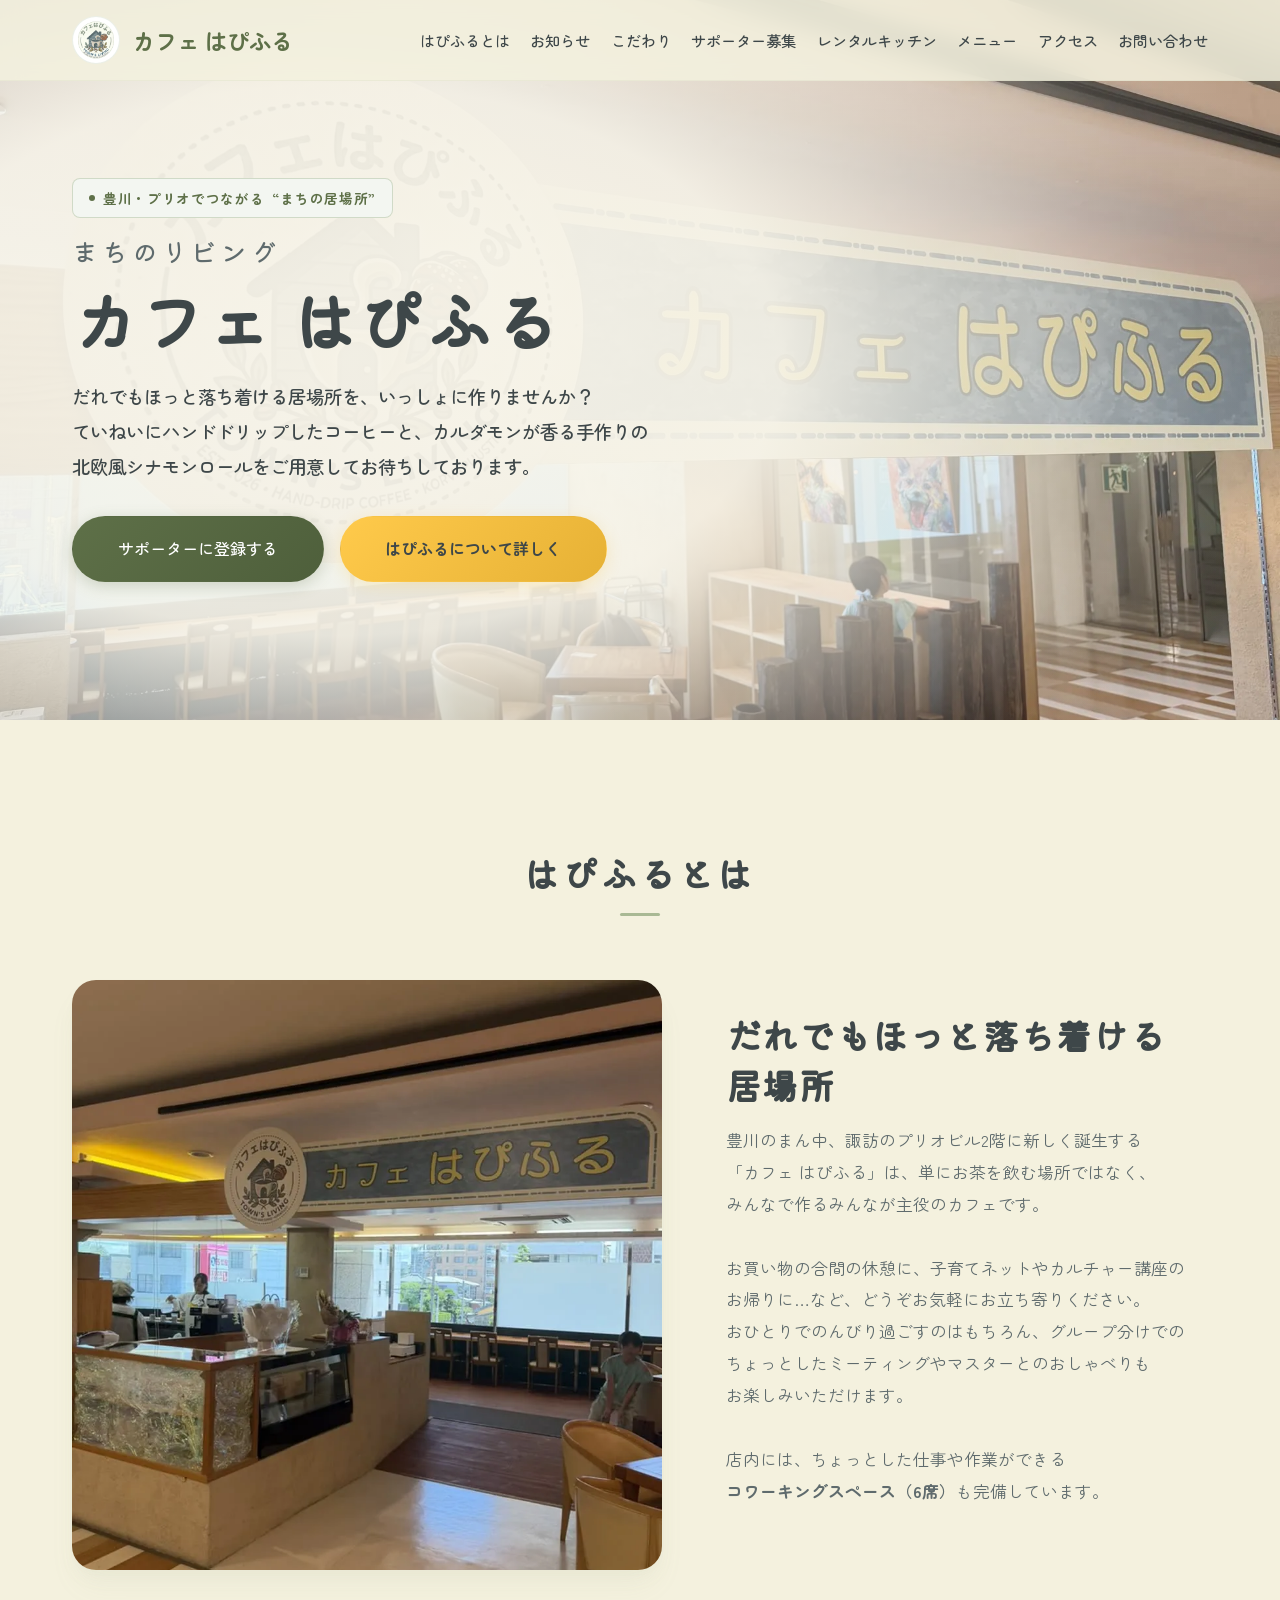
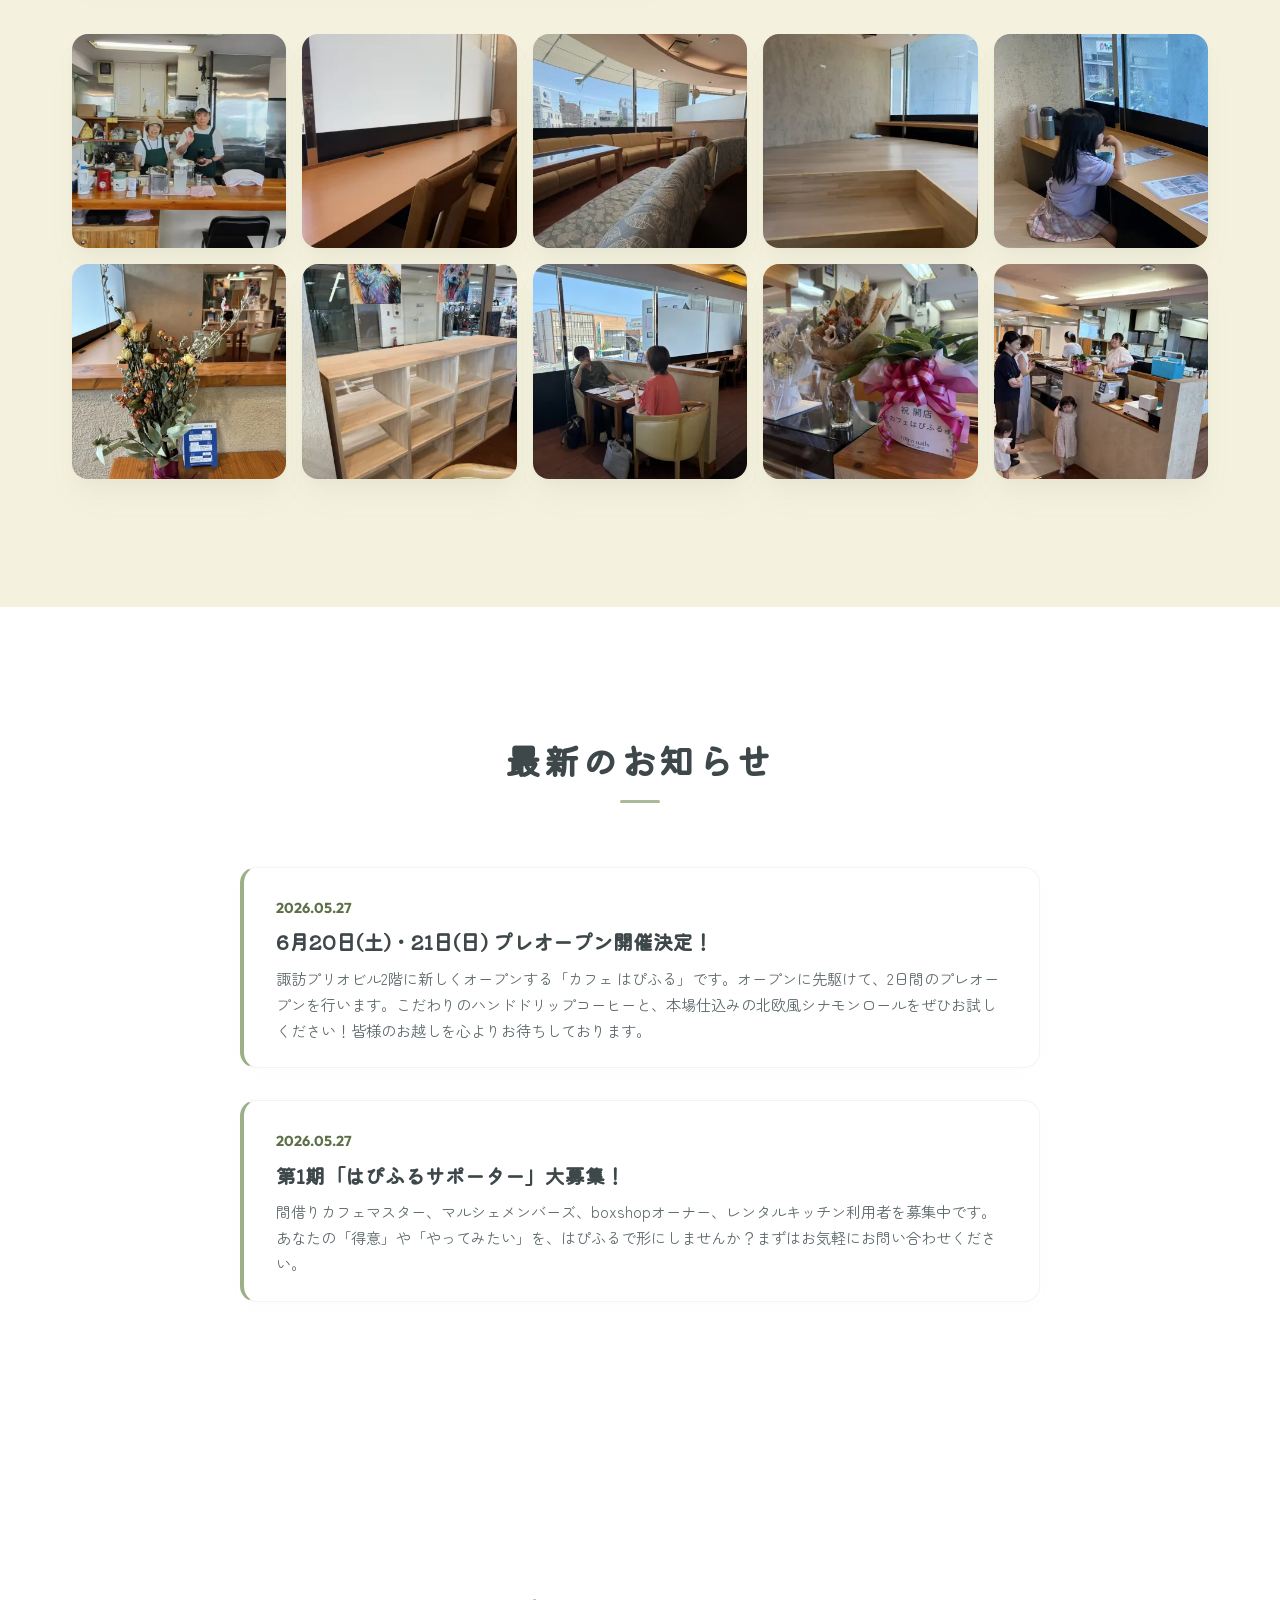
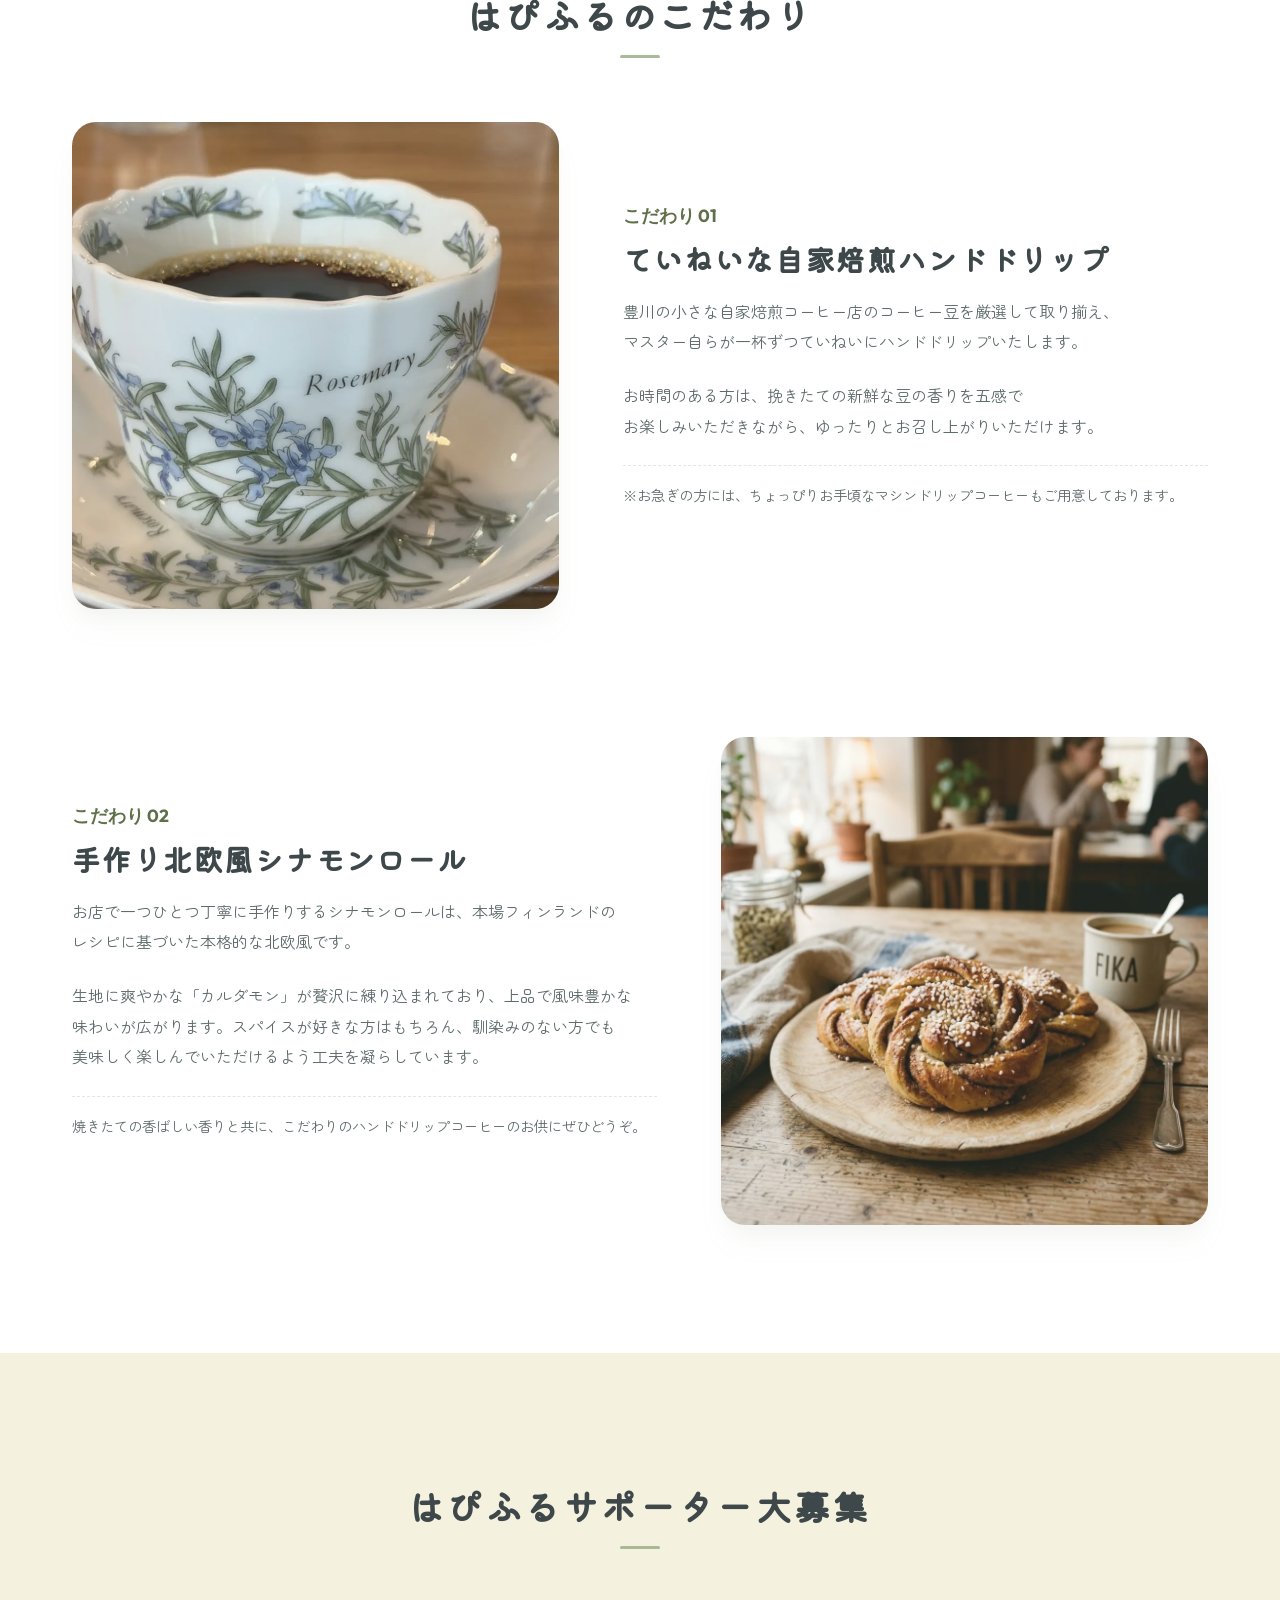
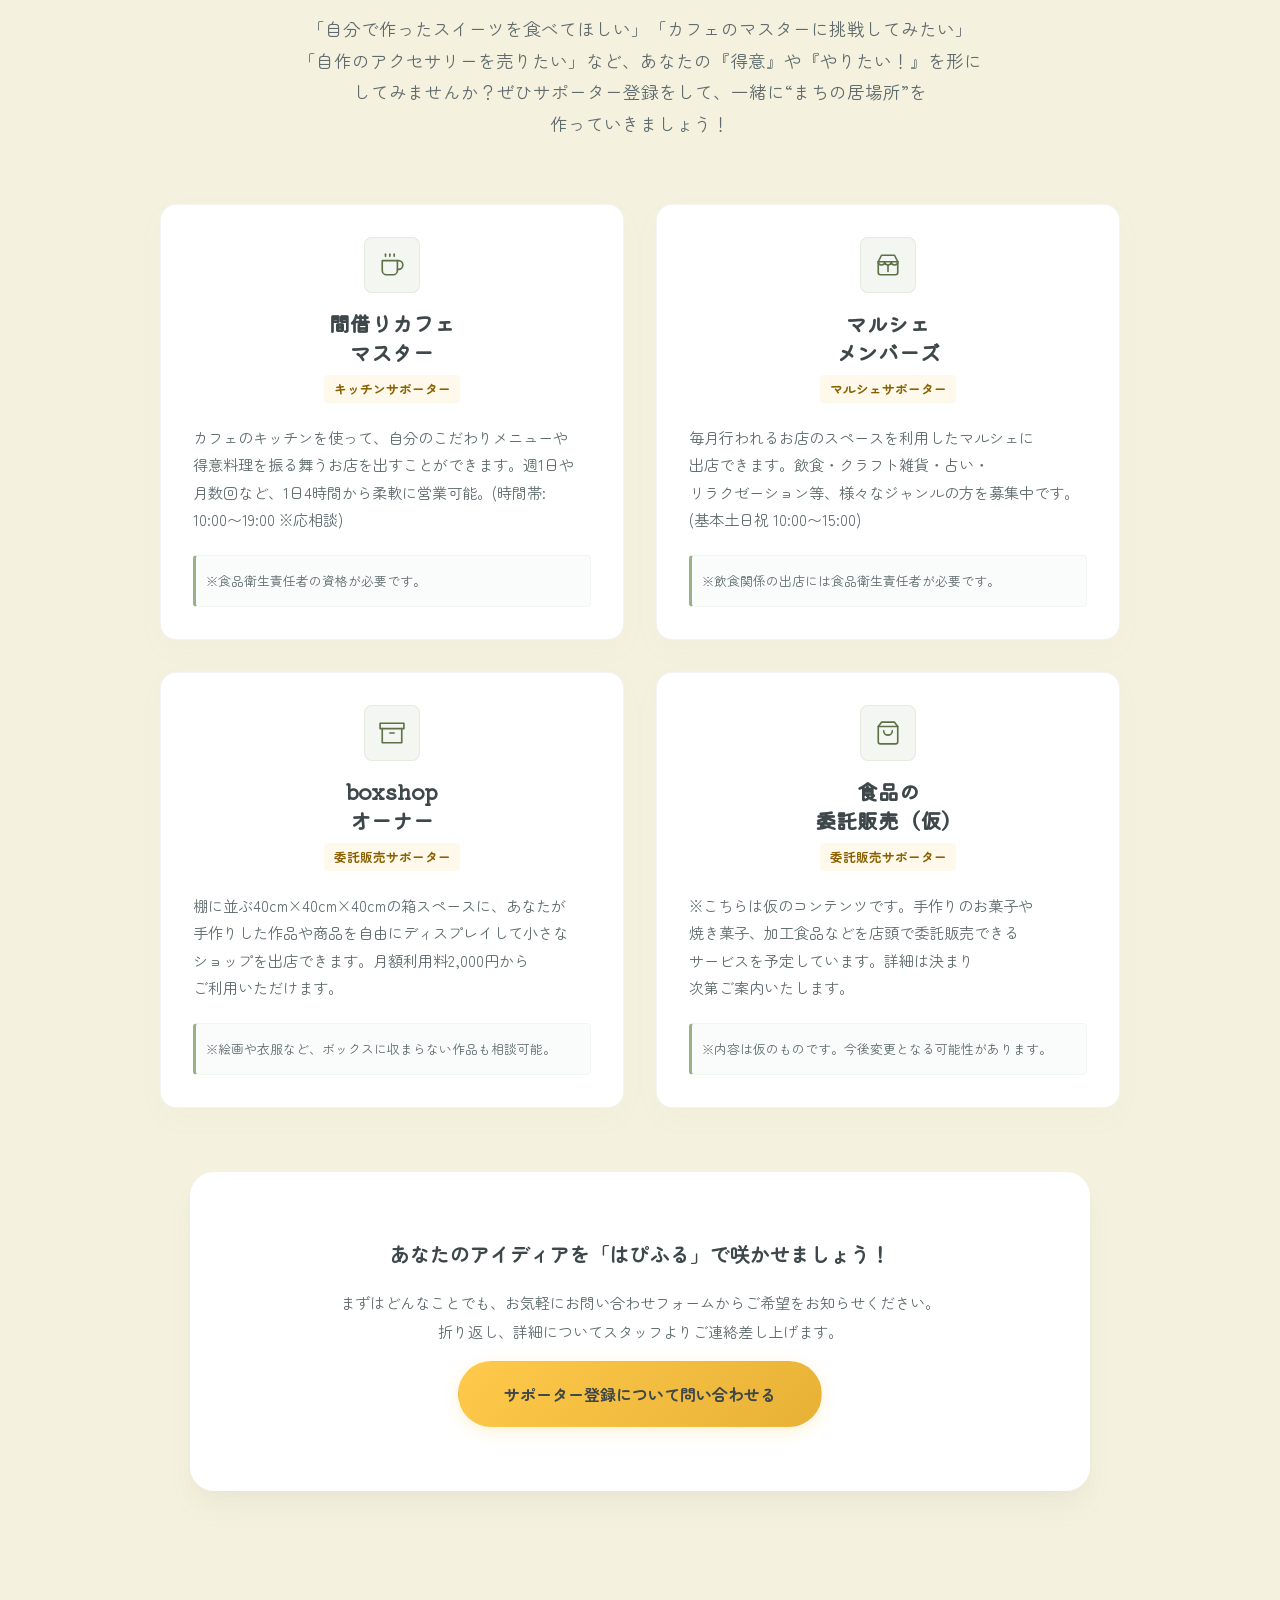
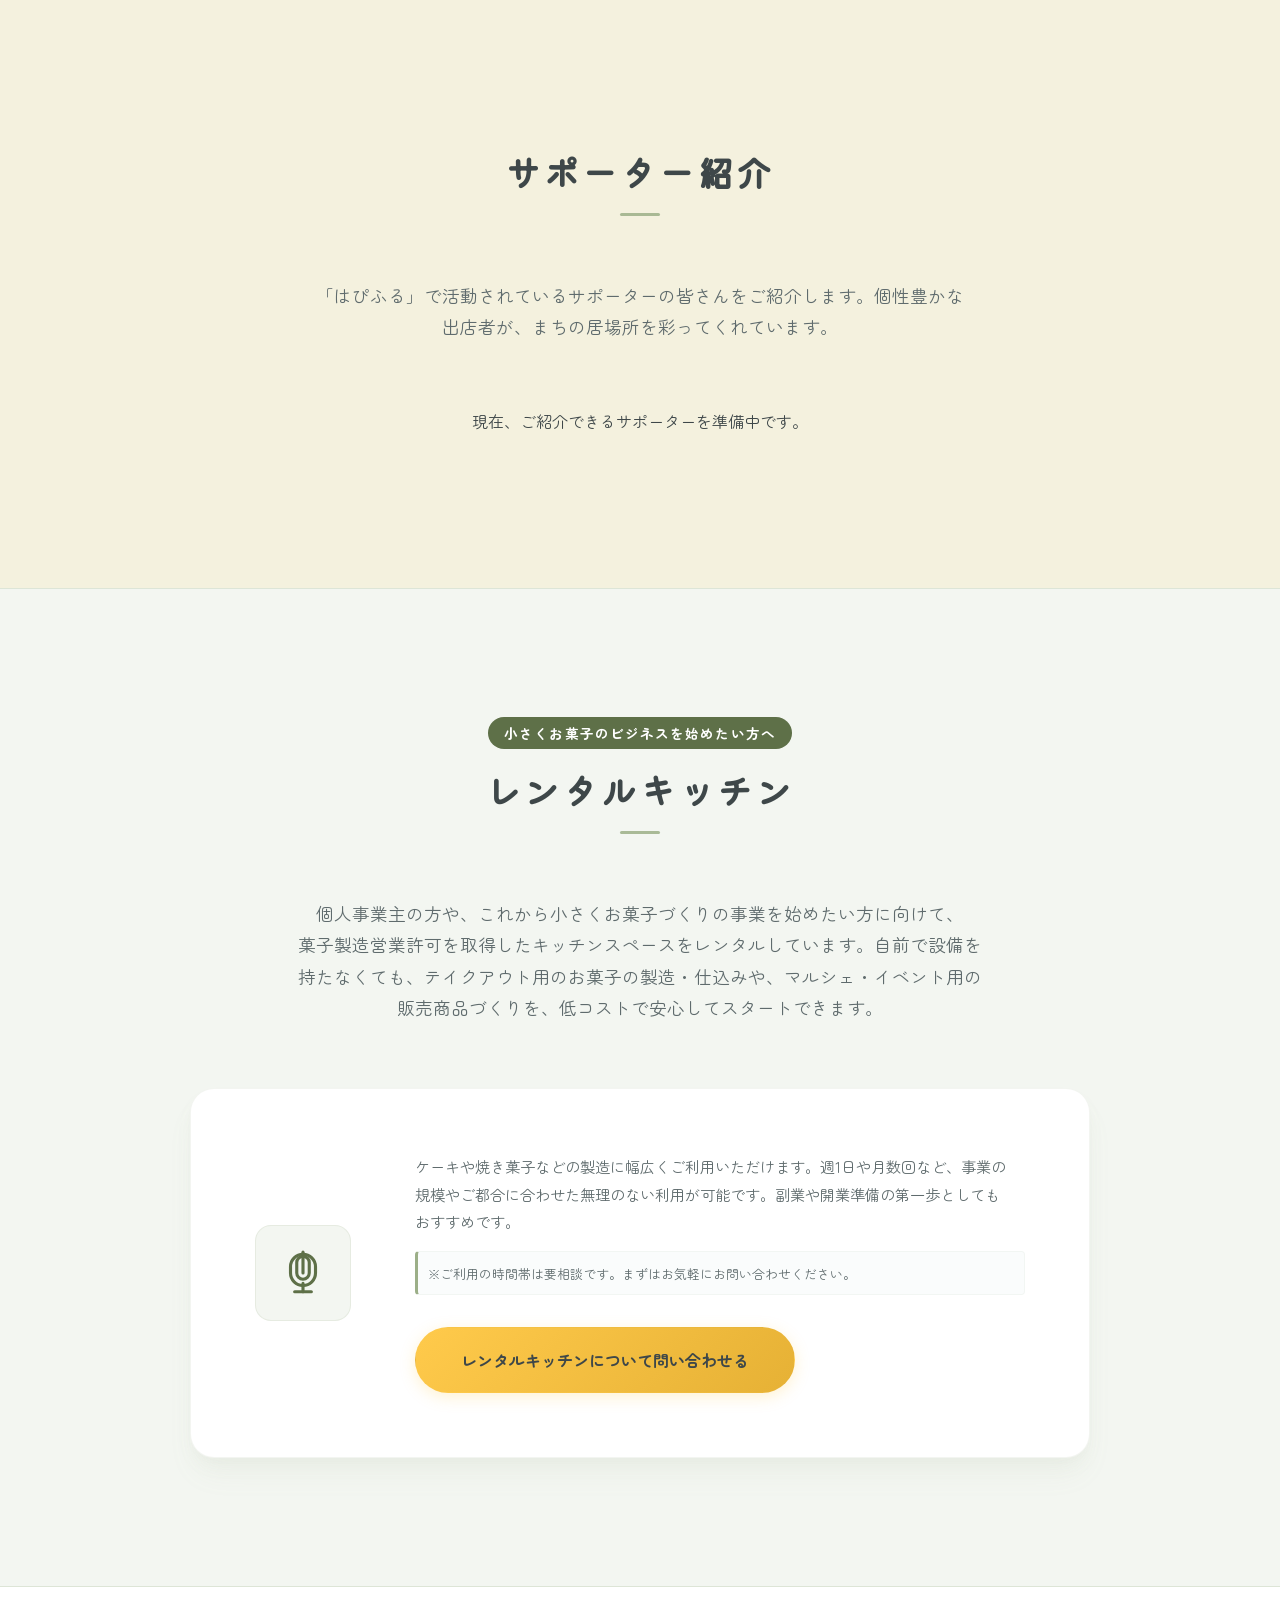
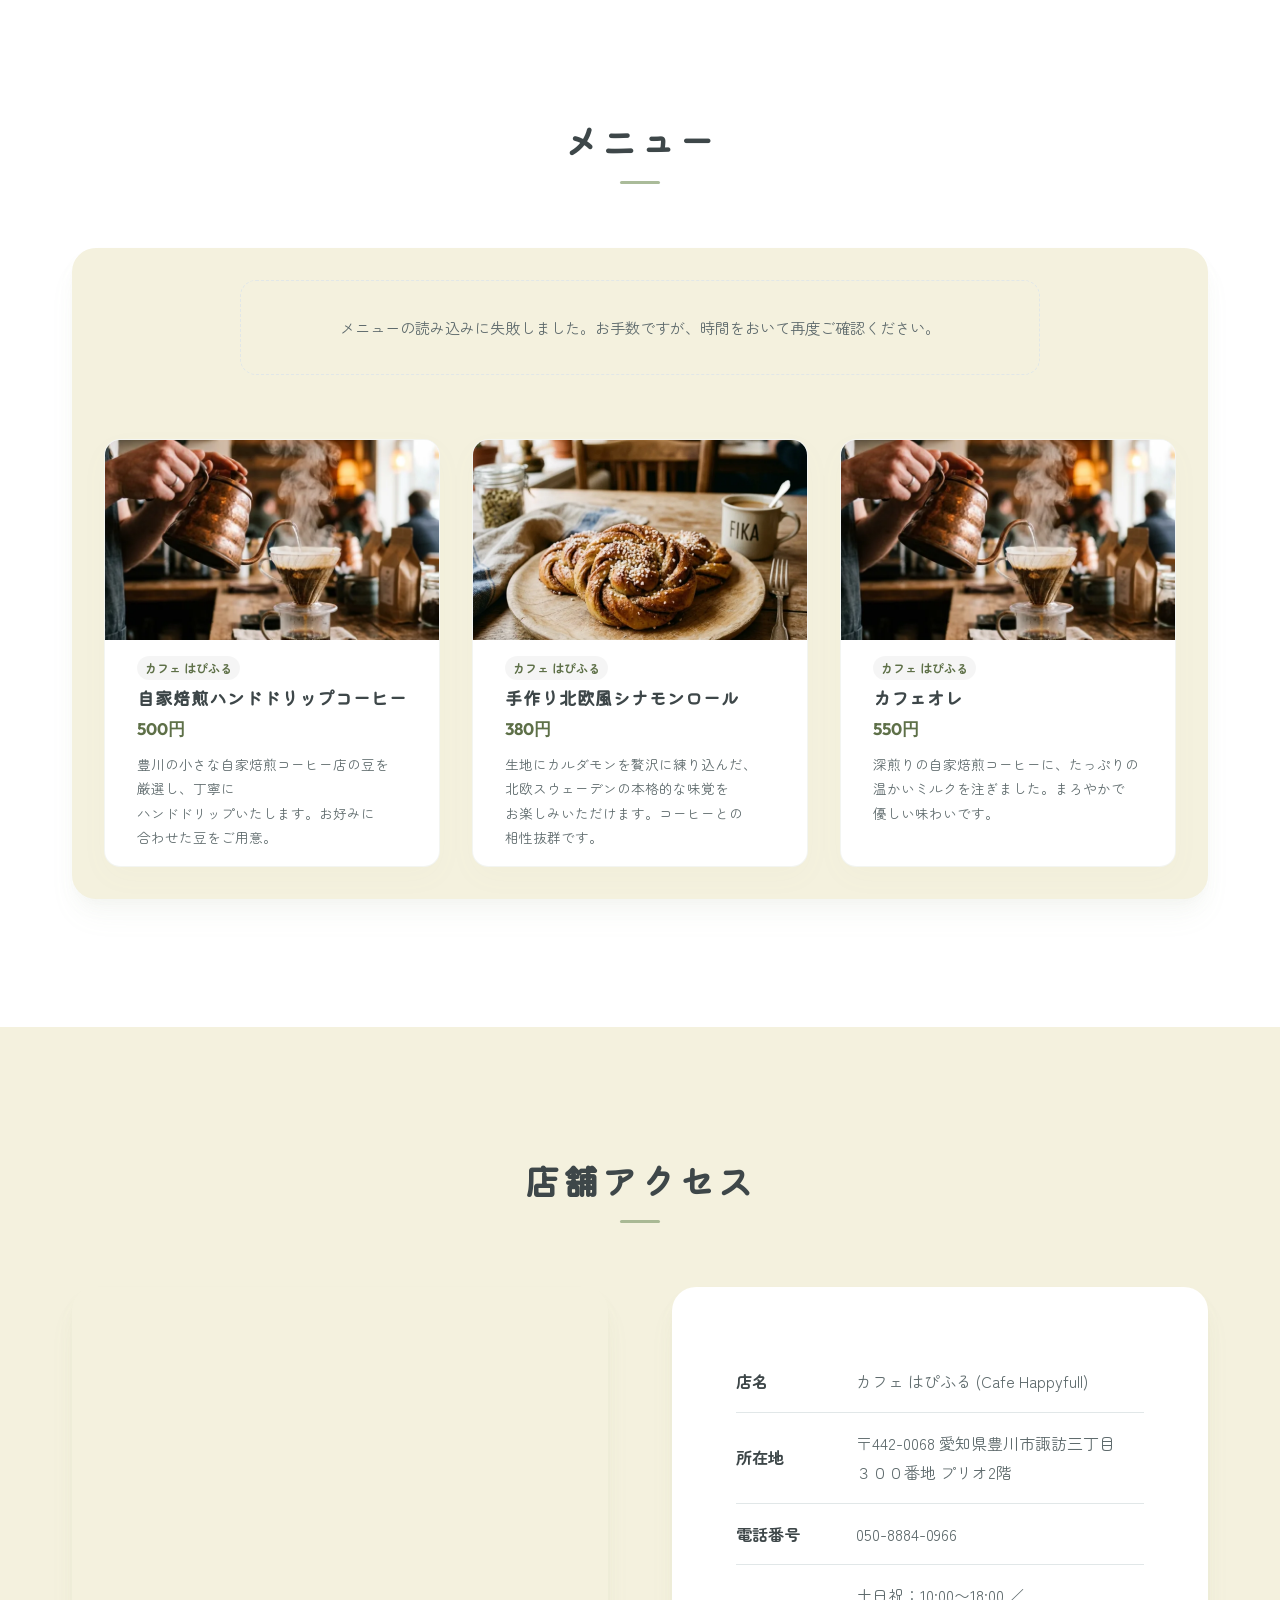
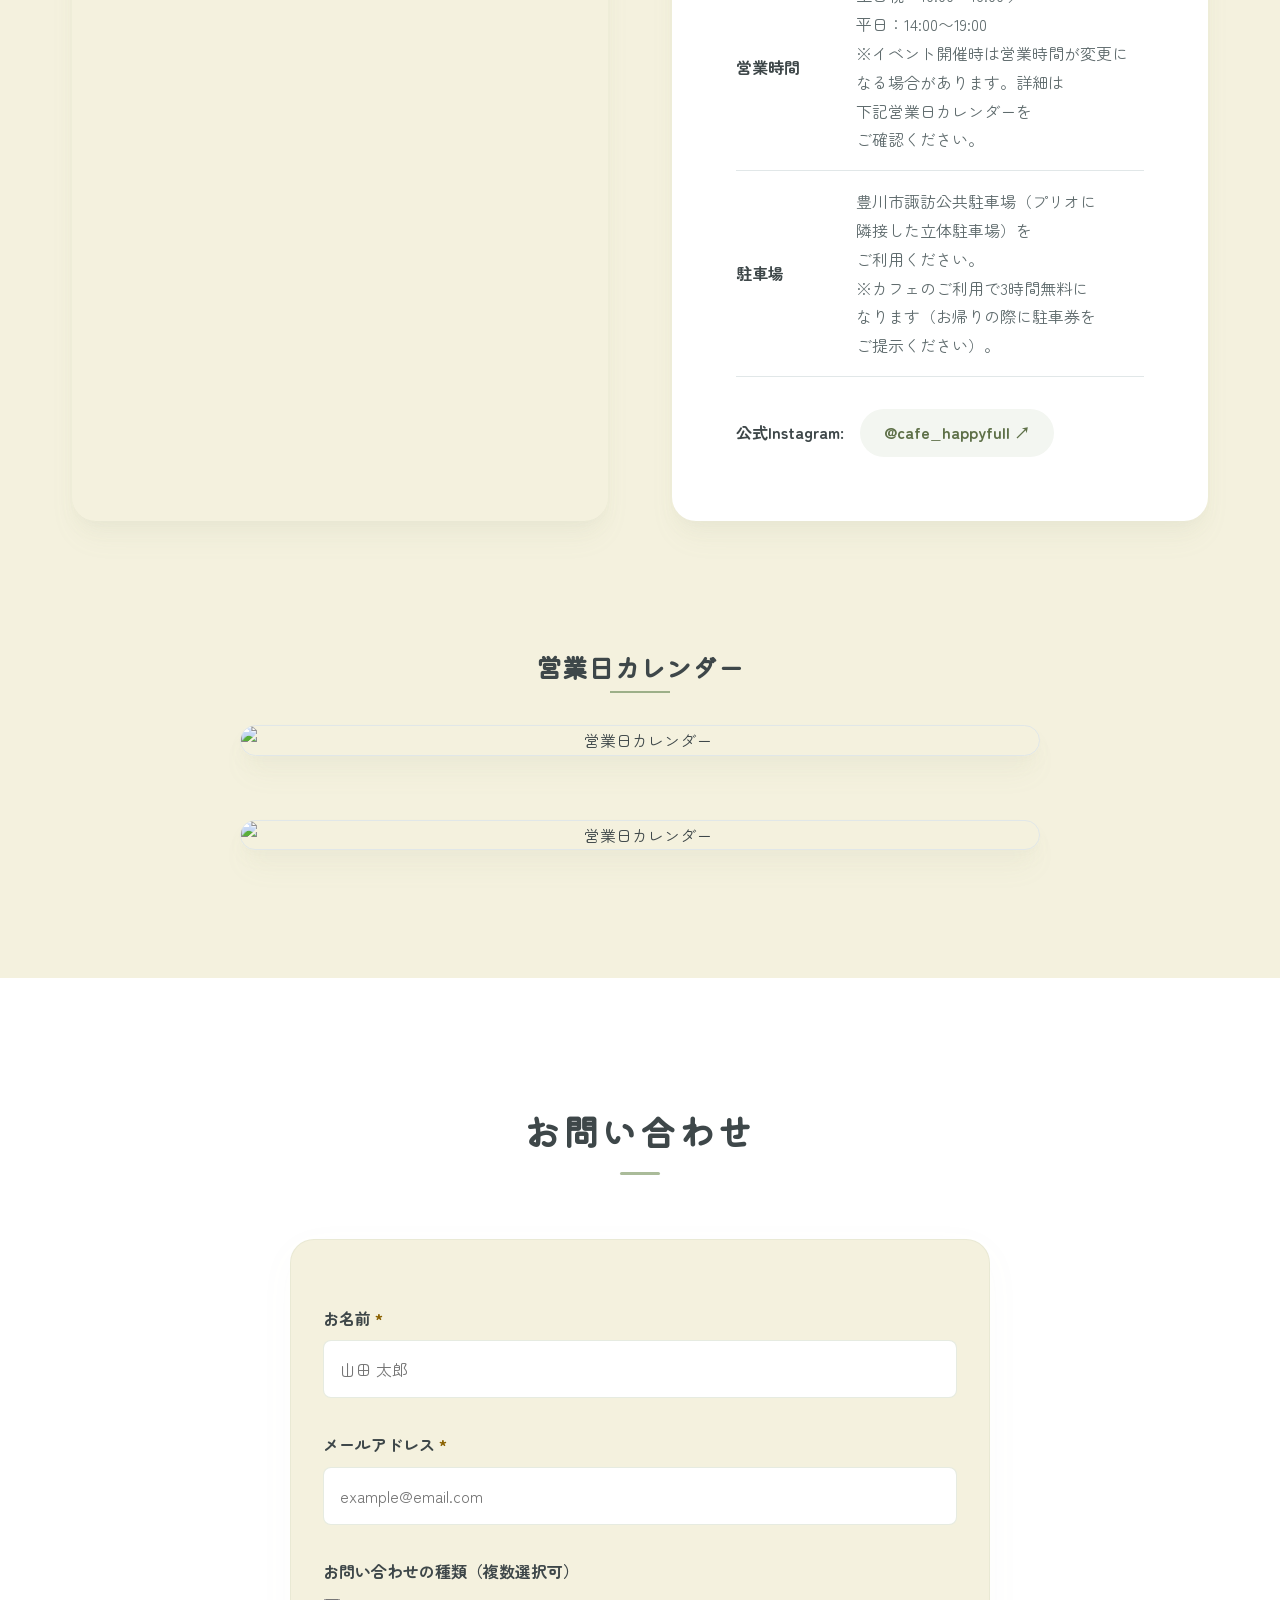
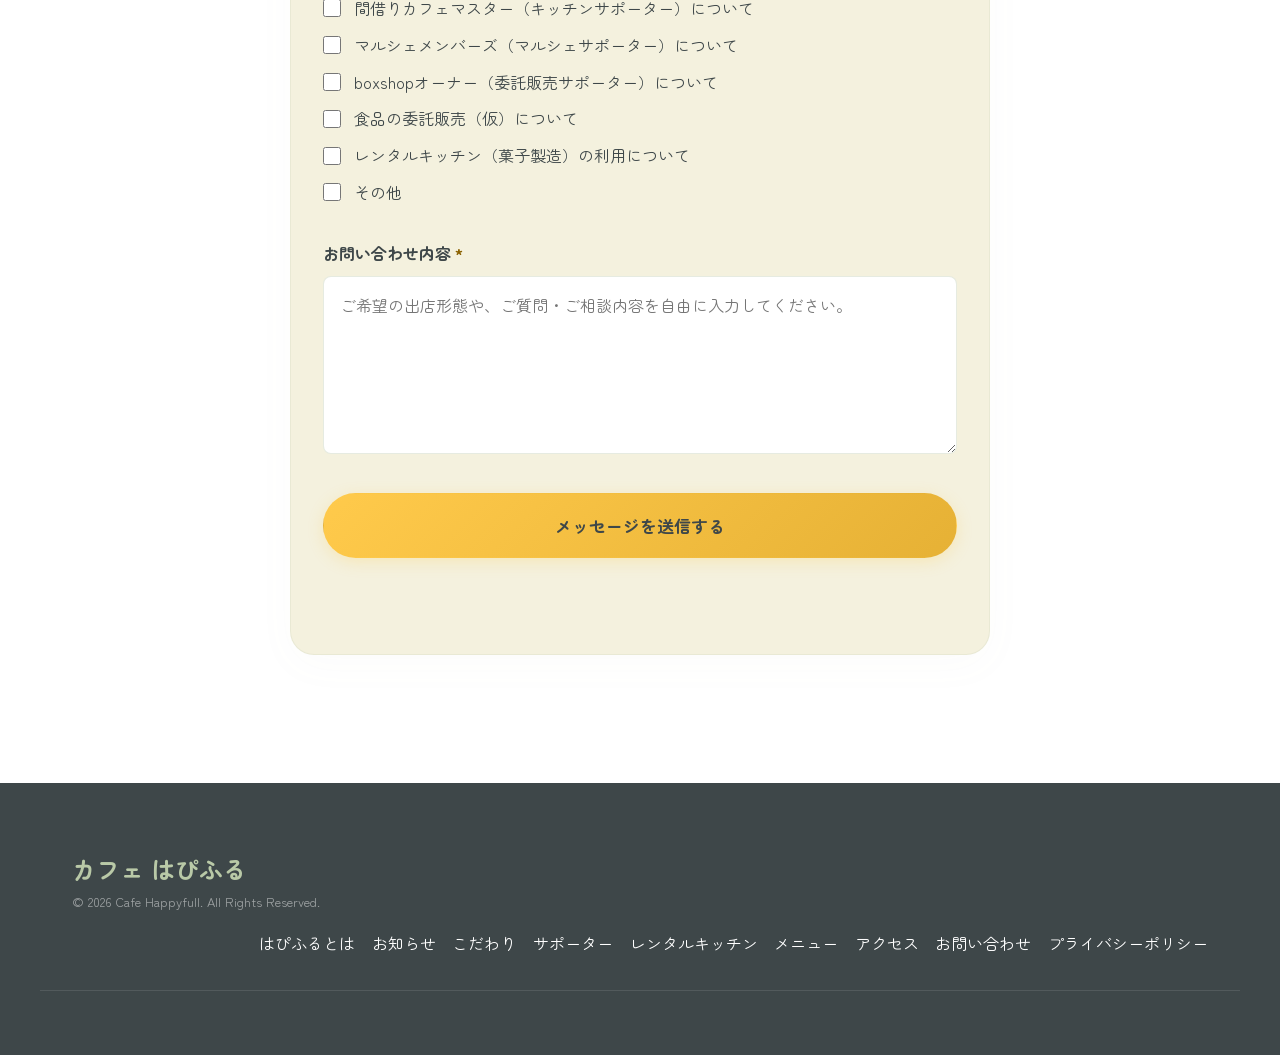
==== commit b1ef69e6: "feat: メニュー表の拡大表示を追加し、CMS画像の転送量とaltを是正 デザインレビューのE-1(A) / E-2(A) / E-3(B) に対応。E-4は未着手。  E-1. メニュー表の拡大表" ====
--- a/index.html
+++ b/index.html
@@ -346,7 +346,11 @@
       <div class="menu__cms-board">
         <!-- 全体メニュー画像プレースホルダー（microCMSから取得） -->
         <div id="js-menu-board" class="menu__overall-image is-empty">
-          <img id="js-menu-board-img" alt="カフェはぴふる 全体メニュー" hidden>
+          <button type="button" id="js-menu-board-trigger" class="menu__overall-trigger" hidden
+            aria-label="メニュー表を拡大して表示する">
+            <img id="js-menu-board-img" alt="カフェはぴふる 全体メニュー" hidden>
+            <span class="menu__overall-zoom">拡大して見る</span>
+          </button>
           <p id="js-menu-board-fallback" class="menu__overall-message">メニューを読み込んでいます…</p>
         </div>
 
@@ -512,6 +516,22 @@
   </footer>
 
   <!-- ==========================================
+     Menu Board Lightbox (メニュー表の拡大表示)
+     ========================================== -->
+  <div id="js-menu-lightbox" class="lightbox">
+    <div class="lightbox__overlay" id="js-menu-lightbox-overlay"></div>
+    <div class="lightbox__panel" role="dialog" aria-modal="true" aria-label="メニュー表の拡大表示">
+      <div class="lightbox__bar">
+        <button type="button" id="js-menu-lightbox-close" class="lightbox__close" aria-label="閉じる">&times;</button>
+      </div>
+      <div class="lightbox__scroll">
+        <img id="js-menu-lightbox-img" src="" alt="">
+      </div>
+      <p class="lightbox__hint">左右にスワイプすると全体をご覧いただけます</p>
+    </div>
+  </div>
+
+  <!-- ==========================================
      Privacy Policy Modal (モーダル)
      ========================================== -->
   <div id="js-privacy-modal" class="modal">
--- a/assets/css/style.css
+++ b/assets/css/style.css
@@ -437,8 +437,10 @@
   align-items: center;
 }
 
+/* こだわりセクションと比率をそろえ、写真の扱いをページ全体で統一する */
 .concept__image {
   position: relative;
+  aspect-ratio: 1 / 1;
   border-radius: var(--border-radius-lg);
   overflow: hidden;
   box-shadow: var(--box-shadow-soft);
@@ -446,7 +448,10 @@
 
 .concept__image img {
   width: 100%;
+  height: 100%;
   object-fit: cover;
+  /* 入口の看板とカウンターを残すため、上寄りで切り出す */
+  object-position: center 38%;
   transition: var(--transition-smooth);
 }
 
@@ -482,9 +487,11 @@
   line-height: 1.9;
 }
 
+/* 写真は10枚。auto-fill だと幅によって6列＋4列のような欠けた行が出るため、
+   10を割り切れる列数(5列 / 2列)だけを使って必ず行が埋まるようにする */
 .concept__gallery {
   display: grid;
-  grid-template-columns: repeat(auto-fill, minmax(160px, 1fr));
+  grid-template-columns: repeat(5, 1fr);
   gap: var(--spacing-sm);
   margin-top: var(--spacing-lg);
 }
@@ -664,18 +671,37 @@
   order: 2;
 }
 
+/* 素材の比率が縦(3:4)と正方形で混在しているため、正方形に統一する。
+   max-height での切り落としは下端が問答無用で切れるため object-fit で制御する */
 .standard-item__image {
+  position: relative;
+  aspect-ratio: 1 / 1;
   border-radius: var(--border-radius-lg);
   overflow: hidden;
   box-shadow: var(--box-shadow-soft);
-  max-height: 450px;
 }
 
 .standard-item__image img {
   width: 100%;
   height: 100%;
   object-fit: cover;
+  /* 実写とストック調で発色差が大きいため、彩度をわずかに揃える */
+  filter: saturate(0.9);
   transition: var(--transition-smooth);
+}
+
+/* こだわり01は縦写真。中央基準だとソーサーが切れるため被写体側へ寄せる */
+.standards__grid > .standard-item:first-child .standard-item__image img {
+  object-position: center 75%;
+}
+
+/* ベージュの薄いヴェールを共通で重ね、写真同士のトーンを一段そろえる */
+.standard-item__image::after {
+  content: '';
+  position: absolute;
+  inset: 0;
+  background-color: rgba(244, 241, 222, 0.12);
+  pointer-events: none;
 }
 
 .standard-item:hover .standard-item__image img {
@@ -1108,6 +1134,47 @@
 
 .menu__overall-image img[hidden] {
   display: none;
+}
+
+/* メニュー表は画像内に文字が入っており、SPでは原寸の約14%まで縮むため拡大手段を用意する */
+.menu__overall-trigger {
+  display: block;
+  position: relative;
+  width: 100%;
+  padding: 0;
+  border: 0;
+  background: none;
+  cursor: zoom-in;
+}
+
+.menu__overall-trigger[hidden] {
+  display: none;
+}
+
+/* 画像に重ねると入稿内容によっては本文（税込表記など）を隠してしまうため、
+   画像の下に帯として置く */
+.menu__overall-zoom {
+  display: block;
+  width: 100%;
+  padding: 0.6rem 1rem;
+  background-color: var(--primary-light);
+  color: var(--primary-deep);
+  font-size: 0.85rem;
+  font-weight: 700;
+  letter-spacing: 0.05em;
+  text-align: center;
+  border-top: 1px solid rgba(156, 175, 136, 0.25);
+  transition: var(--transition-smooth);
+}
+
+.menu__overall-trigger:hover .menu__overall-zoom {
+  background-color: var(--primary-deep);
+  color: #fff;
+}
+
+.menu__overall-trigger:focus-visible {
+  outline: 3px solid var(--primary-deep);
+  outline-offset: 3px;
 }
 
 /* 全体メニュー画像が未取得のときは、枠を控えめにしてテキストのみを見せる */
@@ -1666,6 +1733,11 @@
     font-size: 1.6rem;
   }
 
+  /* SPは5列だとサムネイルが小さすぎるため2列(5行)に切り替える */
+  .concept__gallery {
+    grid-template-columns: repeat(2, 1fr);
+  }
+
   .news, .standards, .supporters, .menu-section, .access, .contact {
     padding: var(--spacing-lg) 0;
   }
@@ -1781,6 +1853,111 @@
   .access__table td {
     padding-top: 0.2rem;
     padding-bottom: 1rem;
+  }
+}
+
+/* ==========================================================================
+   Lightbox (メニュー表の拡大表示)
+   ========================================================================== */
+.lightbox {
+  position: fixed;
+  top: 0;
+  left: 0;
+  width: 100%;
+  height: 100%;
+  z-index: 2000;
+  display: flex;
+  align-items: center;
+  justify-content: center;
+  opacity: 0;
+  pointer-events: none;
+  transition: opacity 0.3s ease;
+}
+
+.lightbox.is-active {
+  opacity: 1;
+  pointer-events: auto;
+}
+
+.lightbox__overlay {
+  position: absolute;
+  top: 0;
+  left: 0;
+  width: 100%;
+  height: 100%;
+  background-color: rgba(62, 71, 73, 0.78);
+  backdrop-filter: blur(4px);
+  -webkit-backdrop-filter: blur(4px);
+}
+
+.lightbox__panel {
+  position: relative;
+  z-index: 10;
+  display: flex;
+  flex-direction: column;
+  width: 94%;
+  max-width: 1400px;
+  max-height: 92vh;
+}
+
+.lightbox__bar {
+  display: flex;
+  justify-content: flex-end;
+  flex-shrink: 0;
+}
+
+.lightbox__close {
+  font-size: 2.4rem;
+  line-height: 1;
+  color: #fff;
+  background: none;
+  border: none;
+  cursor: pointer;
+  padding: 0.2rem 0.6rem;
+  border-radius: var(--border-radius-sm);
+}
+
+.lightbox__close:focus-visible {
+  outline: 2px solid #fff;
+  outline-offset: 2px;
+}
+
+/* 画像は縮小せず、はみ出した分をスクロールで見せる。
+   画面に収めてしまうとSPでは文字が読めないため */
+.lightbox__scroll {
+  flex: 1 1 auto;
+  min-height: 0;
+  overflow: auto;
+  -webkit-overflow-scrolling: touch;
+  border-radius: var(--border-radius-md);
+  background-color: #fff;
+}
+
+.lightbox__scroll img {
+  display: block;
+  margin: 0 auto;
+  max-width: 100%;
+}
+
+.lightbox__hint {
+  display: none;
+}
+
+@media (max-width: 768px) {
+  /* SPでは幅に合わせず高さ基準で拡大し、横スクロールで読ませる */
+  .lightbox__scroll img {
+    max-width: none;
+    width: auto;
+    height: 78vh;
+  }
+
+  .lightbox__hint {
+    display: block;
+    flex-shrink: 0;
+    margin: 0.7rem 0 0;
+    text-align: center;
+    color: #fff;
+    font-size: 0.8rem;
   }
 }
 
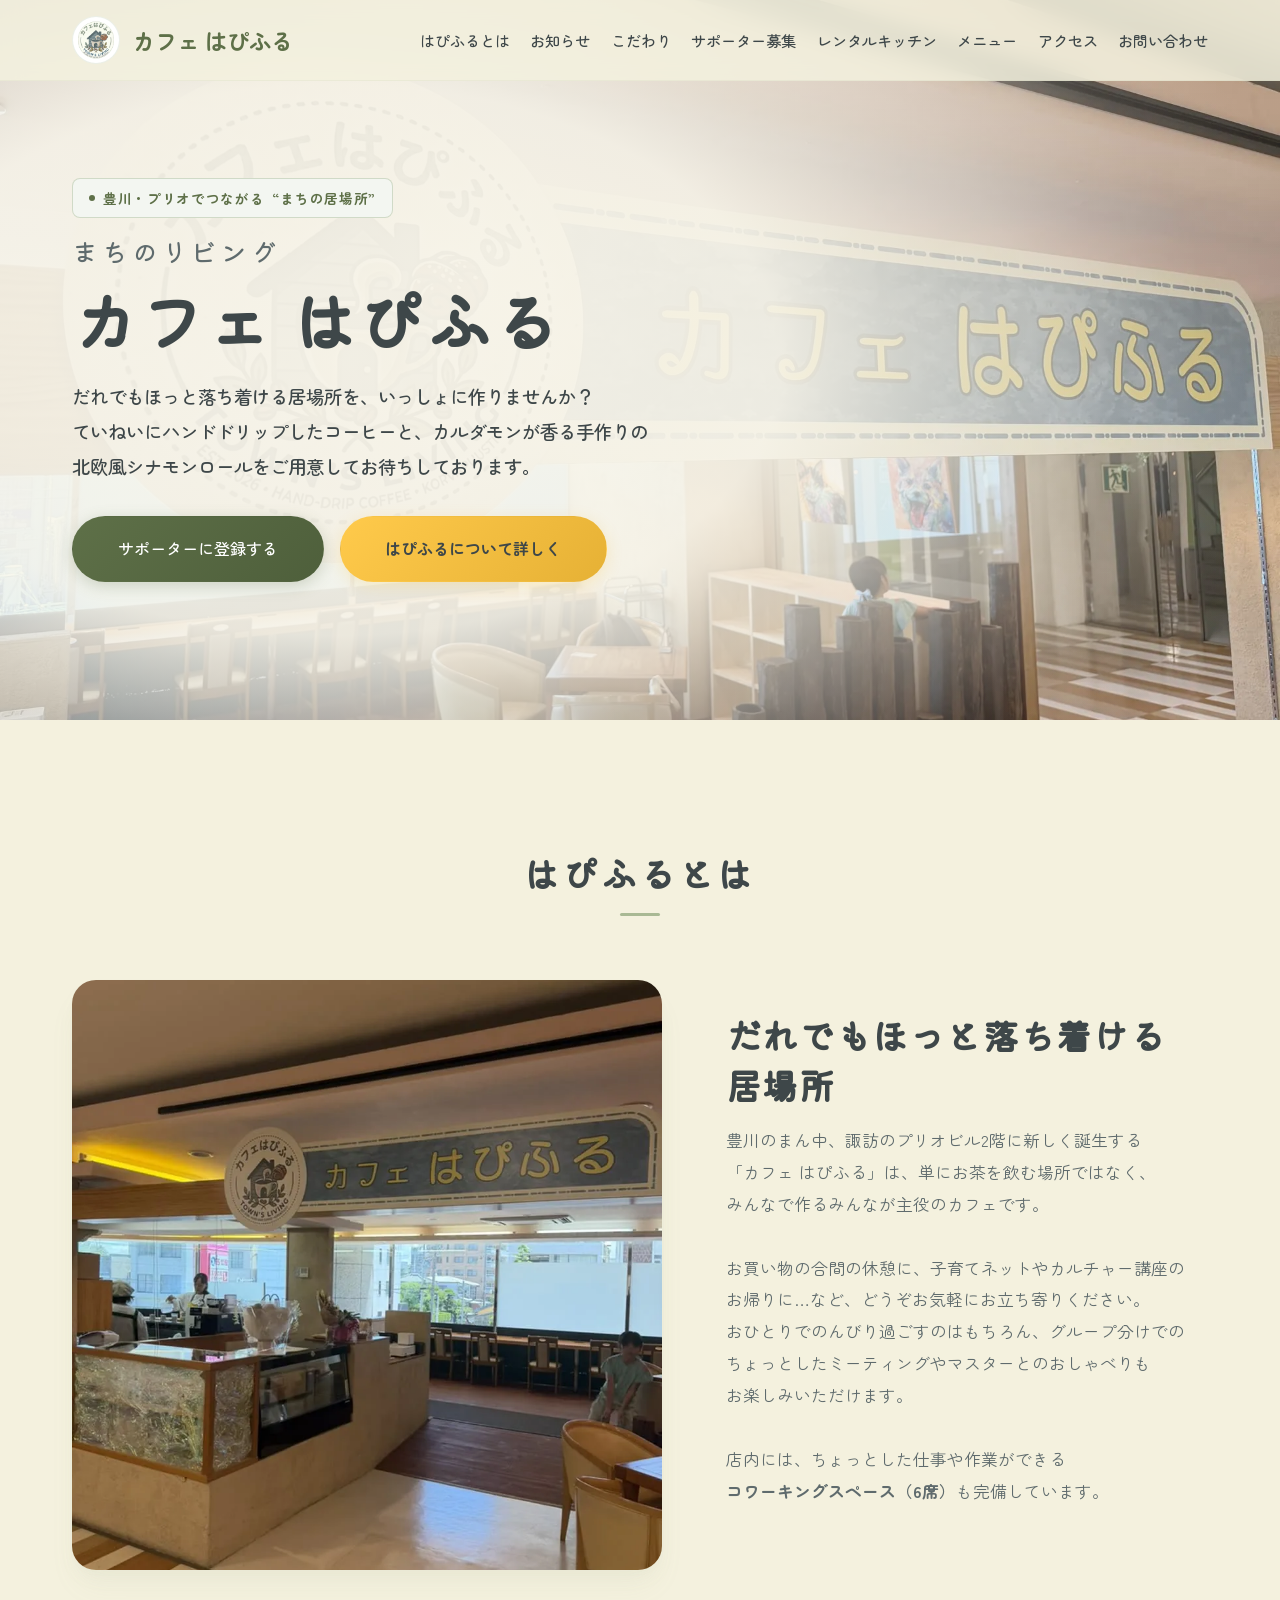
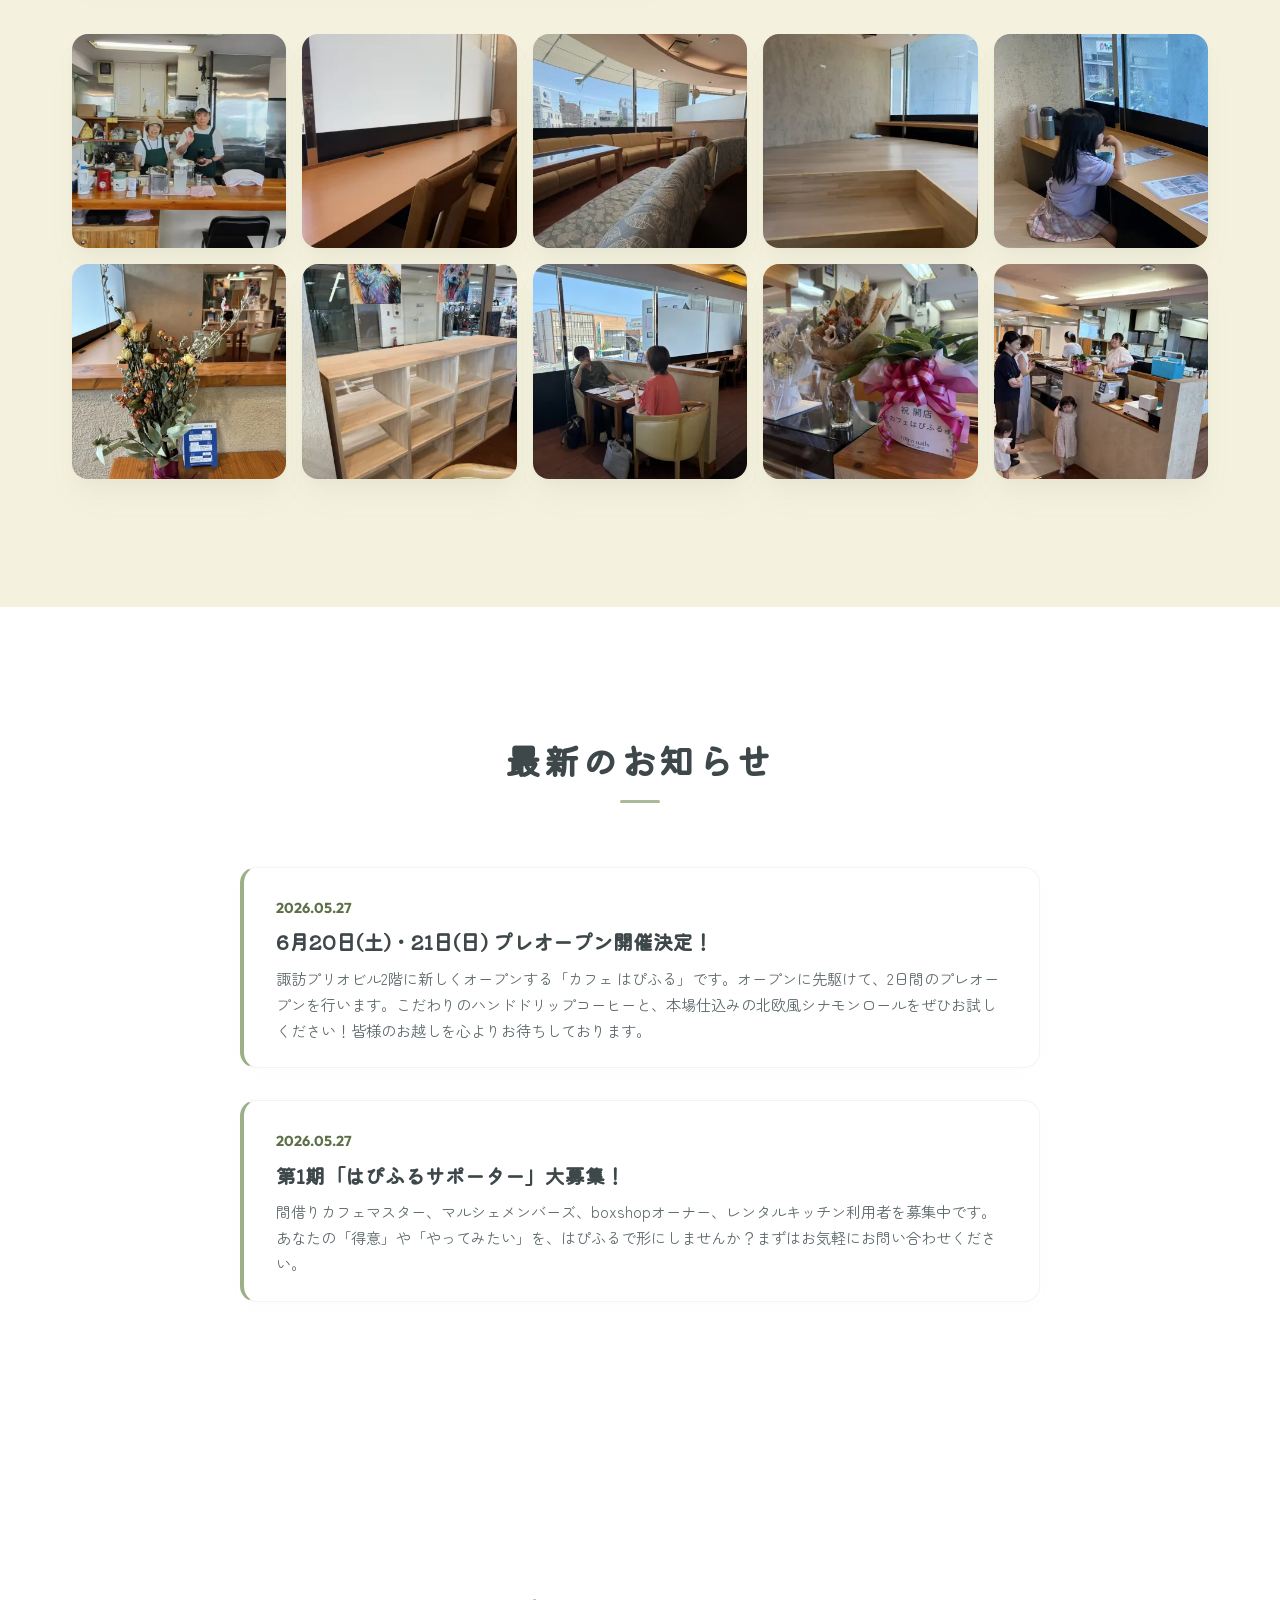
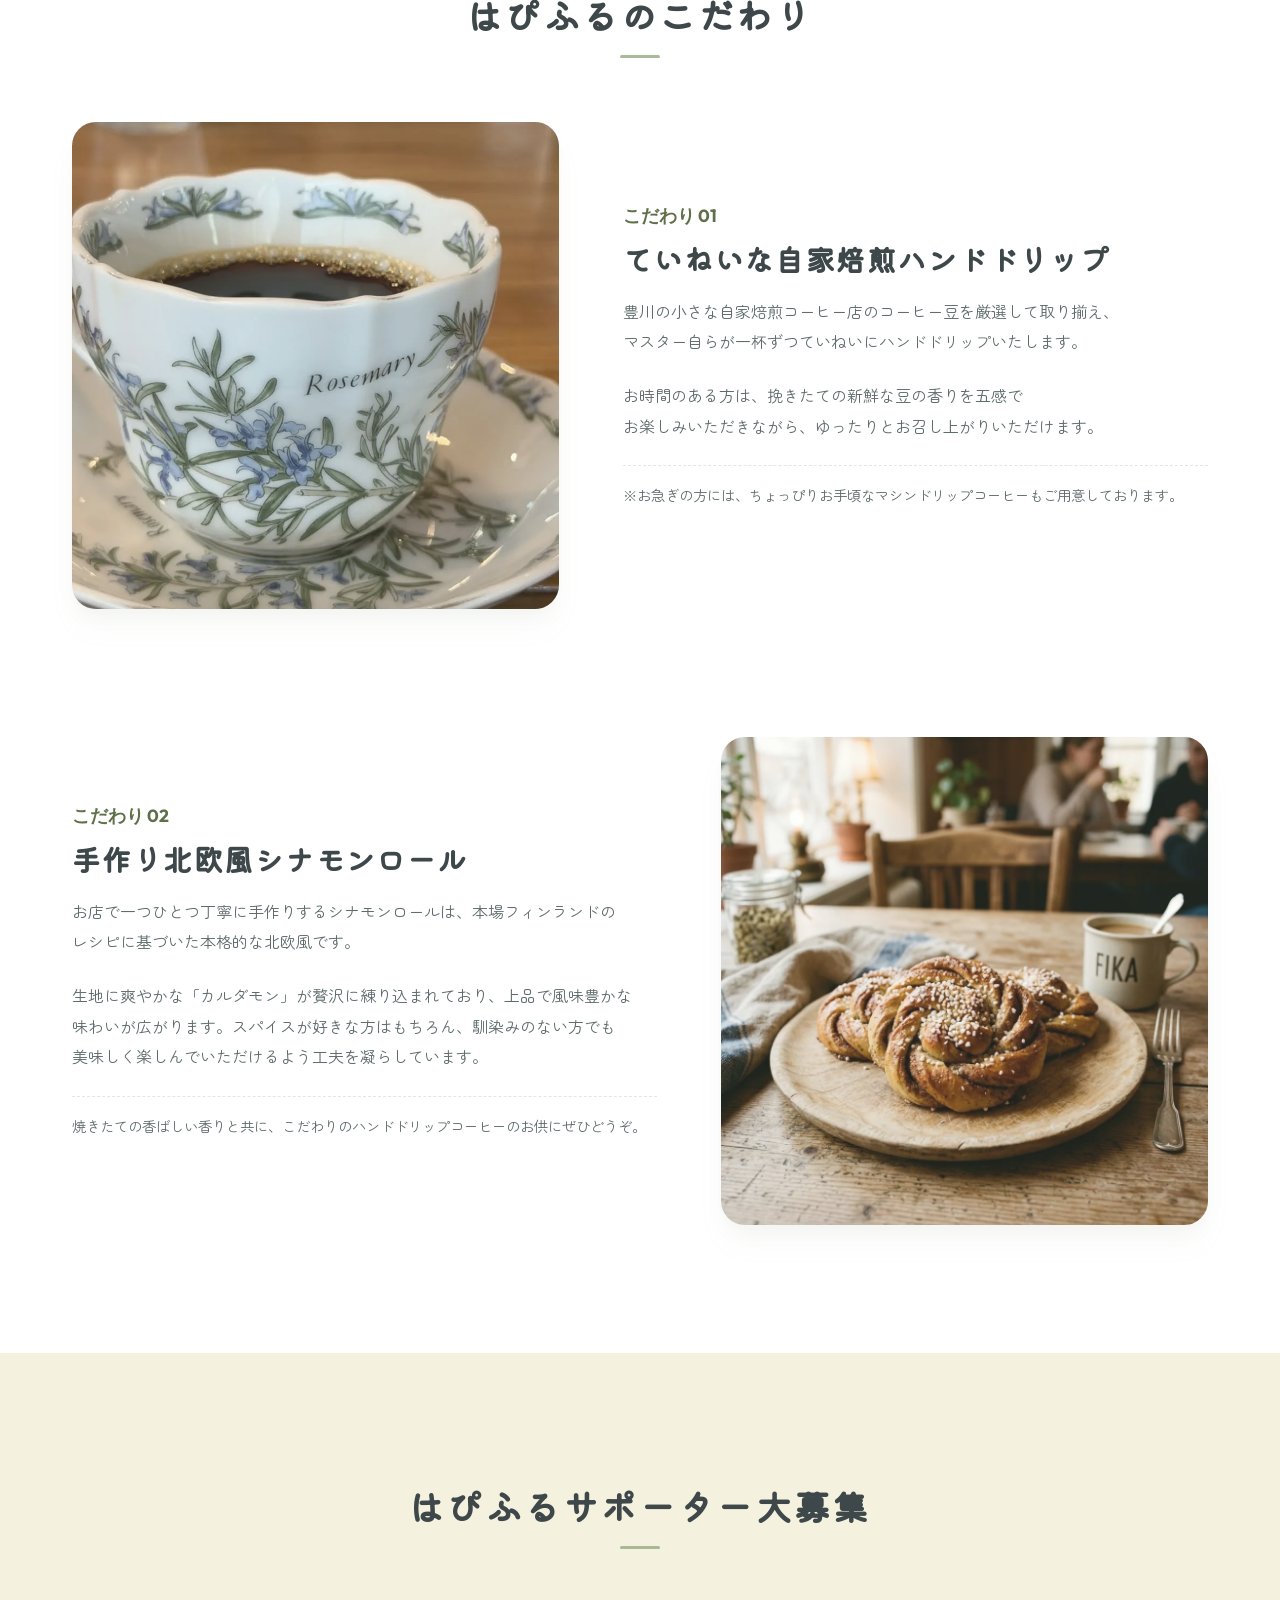
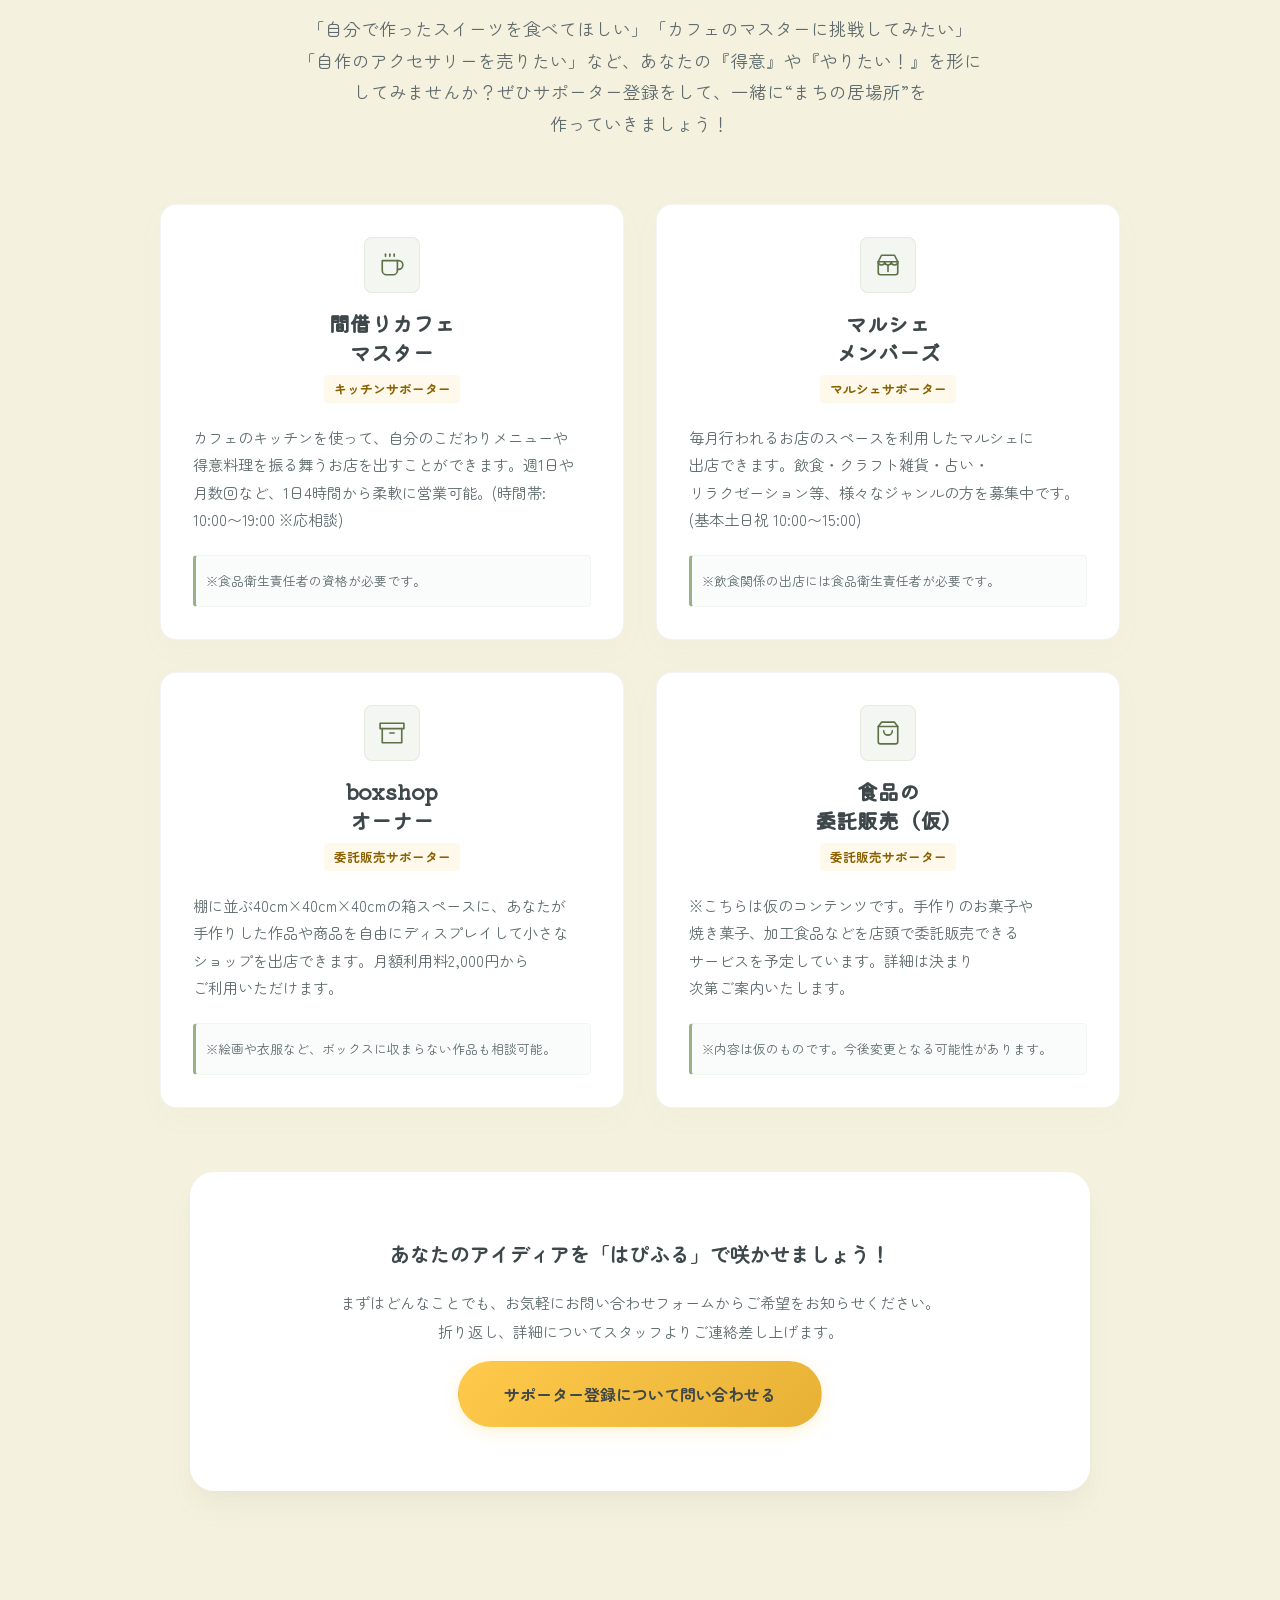
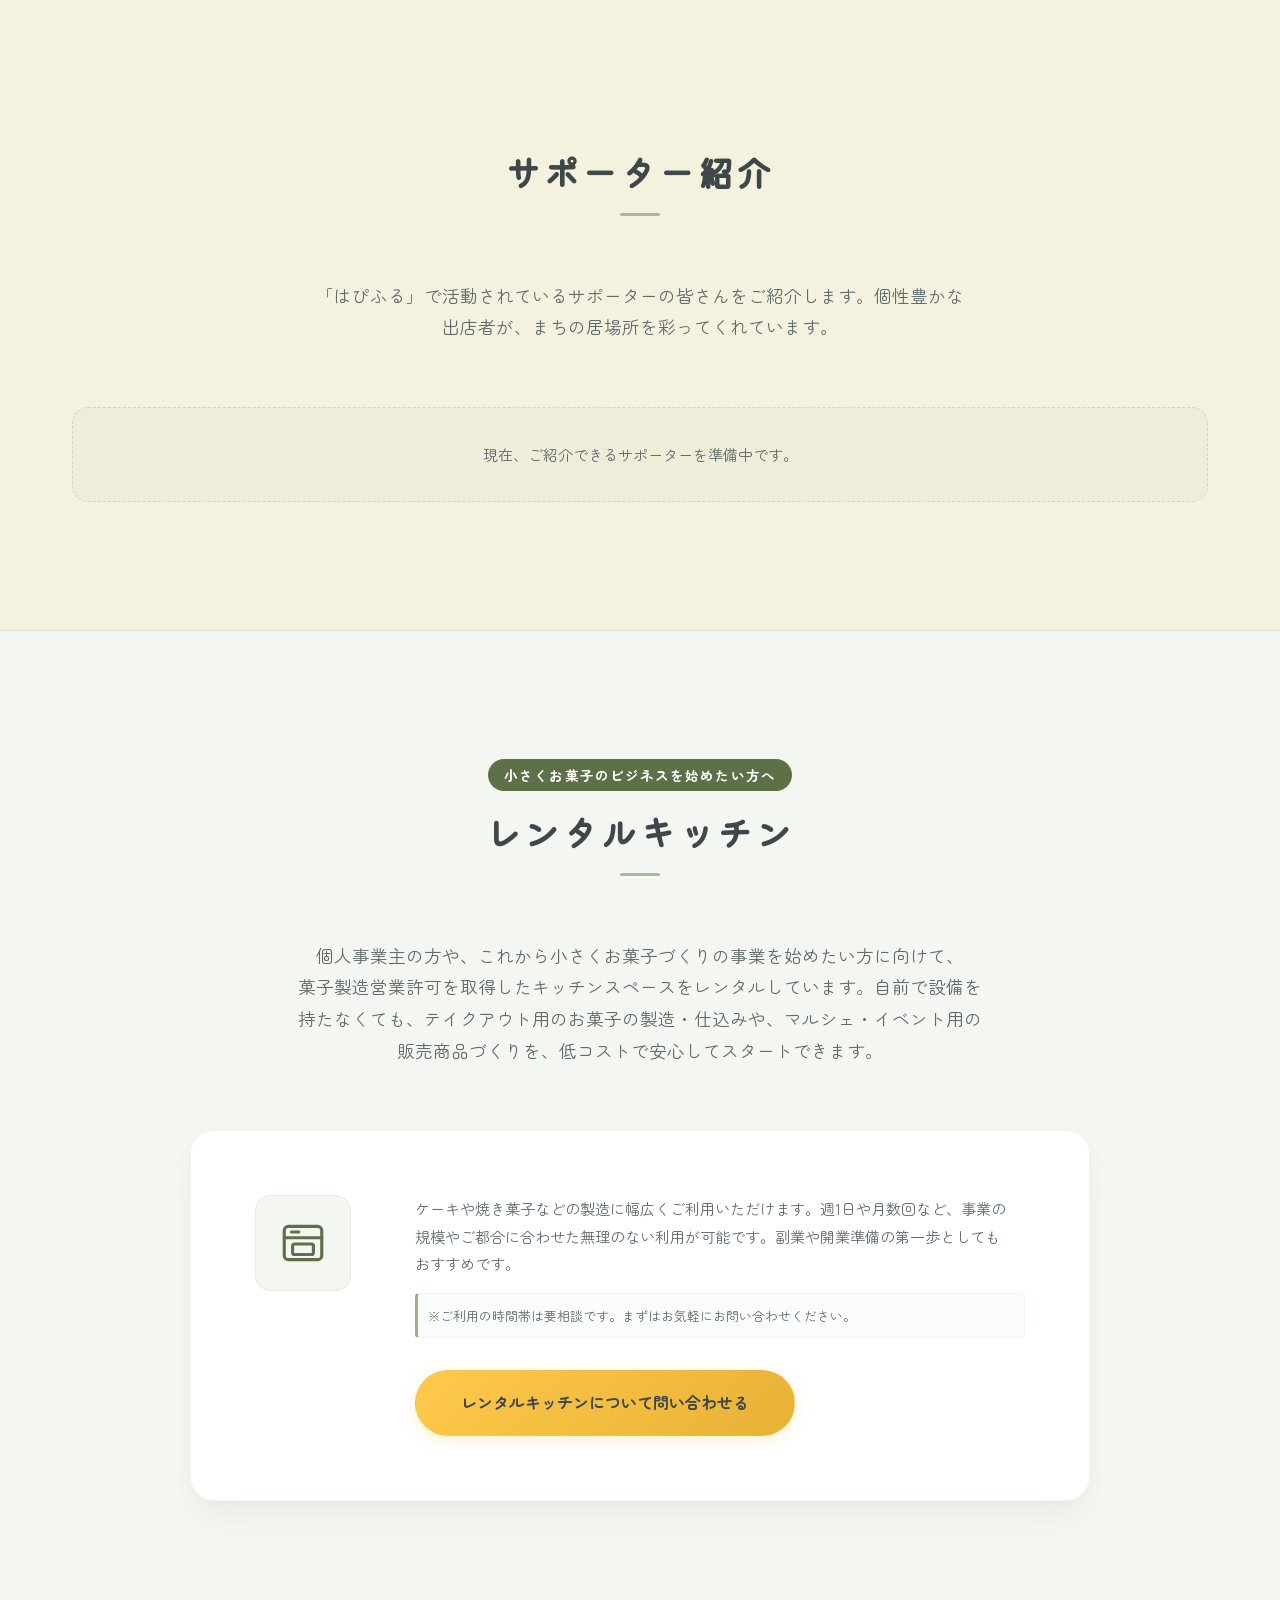
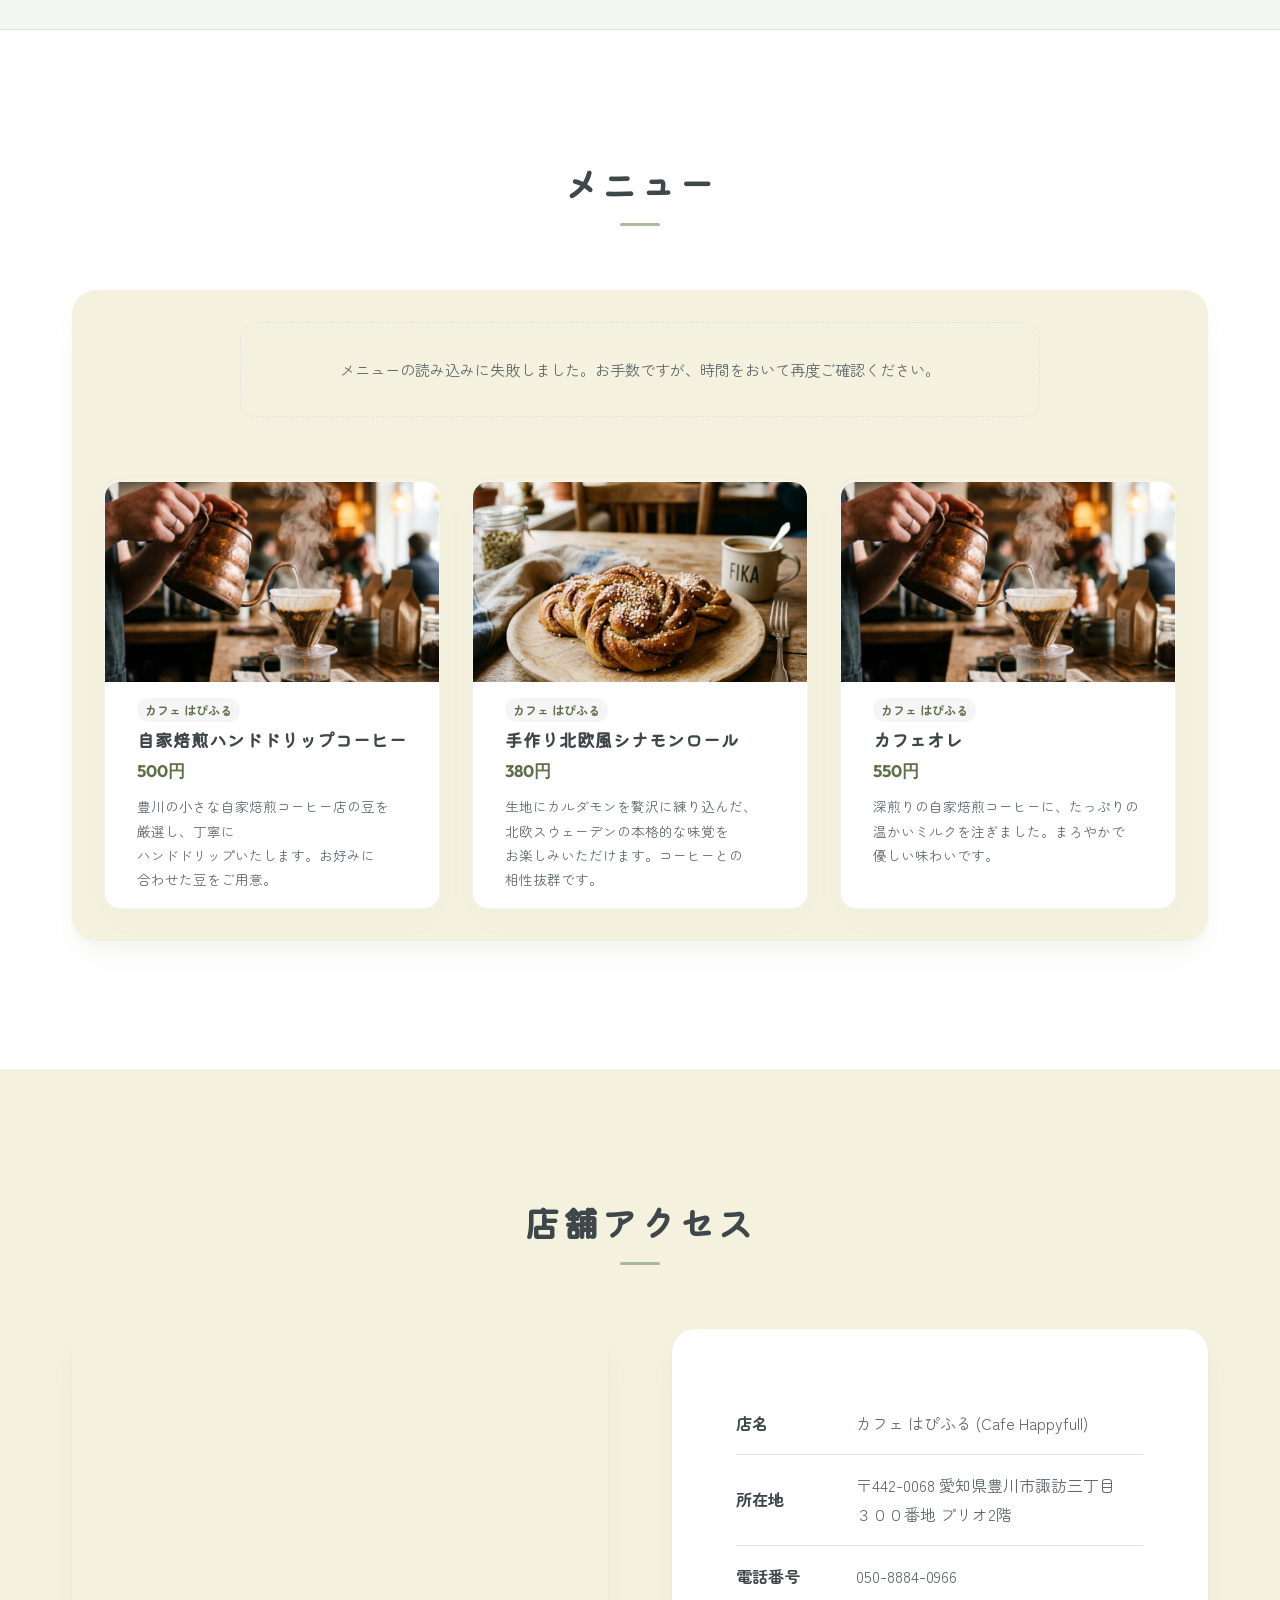
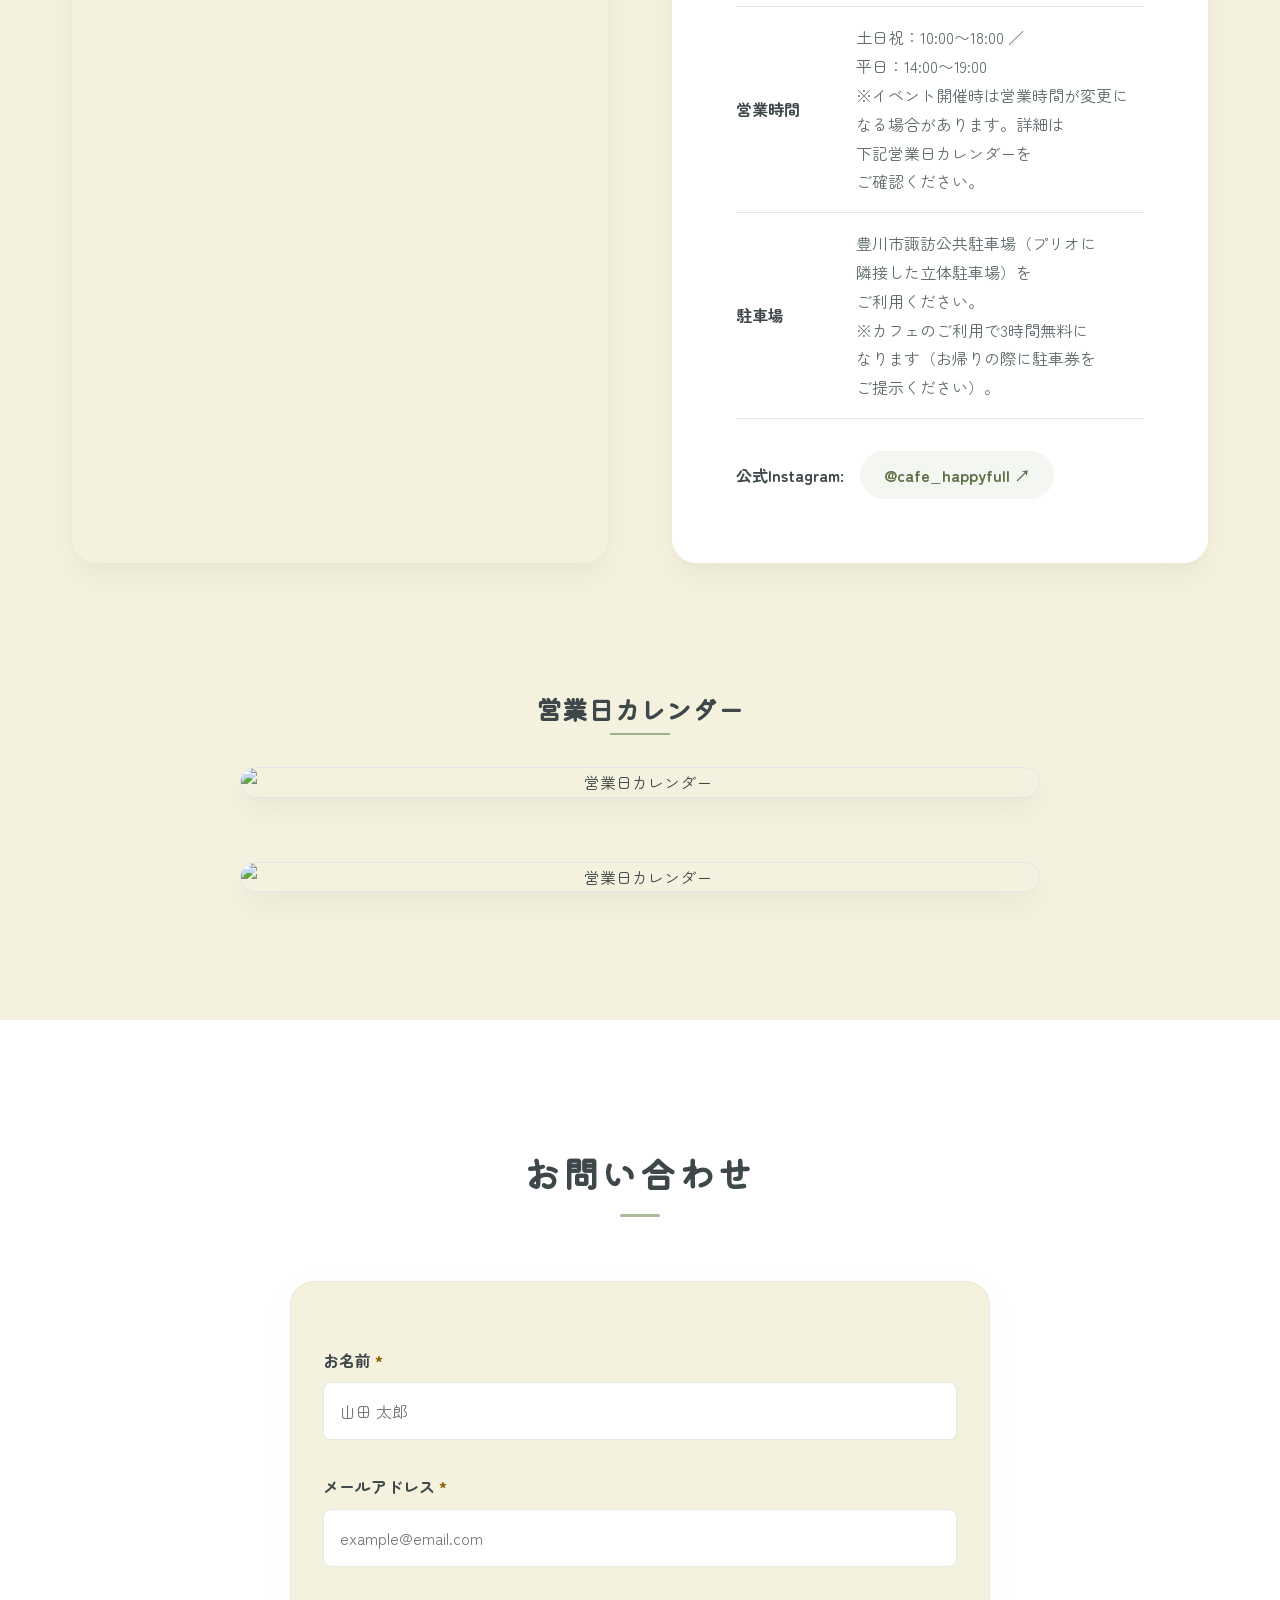
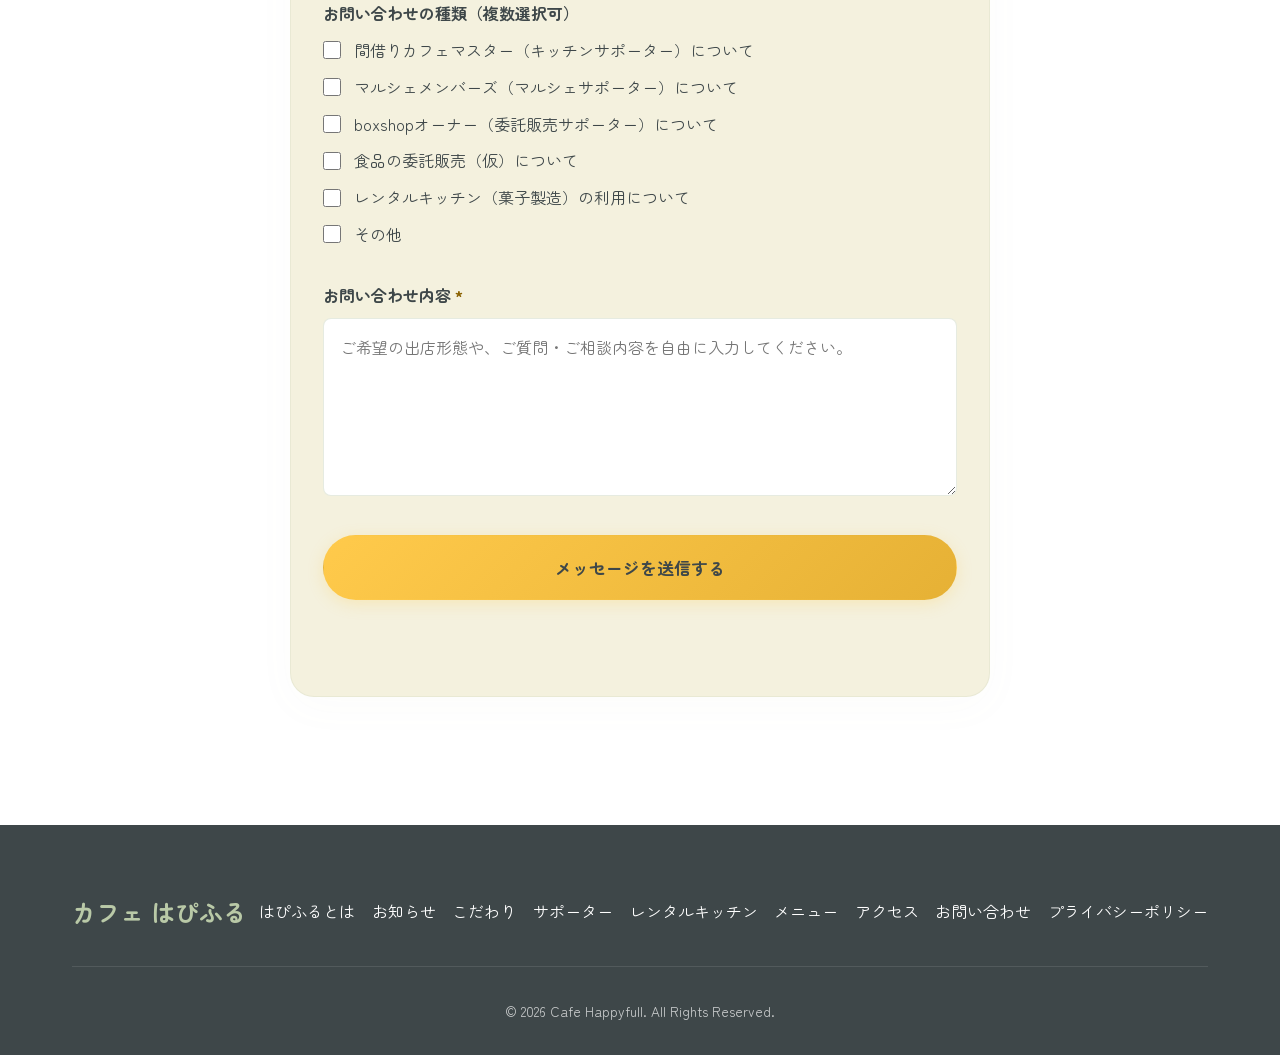
==== commit cdaa8647: "fix: 空状態の未定義クラス・favicon未設定などの細部を修正 デザインレビューのF-1およびGに対応。F-2とOGPは別途判断が必要なため未着手。  F-1. 空状態の見た目 - お知らせ・メ" ====
--- a/index.html
+++ b/index.html
@@ -8,6 +8,10 @@
     content="愛知県豊川市の諏訪プリオビル2階にオープンする「まちのリビング カフェ はぴふる」。ていねいにハンドドリップした自家焙煎コーヒーと、北欧風の手作りシナモンロールでおもてなし。間借りカフェやマルシェのサポーターも募集中。">
 
   <title>まちのリビング カフェ はぴふる (Cafe Happyfull)</title>
+
+  <!-- Favicon -->
+  <link rel="icon" type="image/png" sizes="32x32" href="assets/images/favicon-32.png">
+  <link rel="apple-touch-icon" href="assets/images/apple-touch-icon.png">
 
   <!-- OGP & Brand Assets -->
   <meta property="og:title" content="まちのリビング カフェ はぴふる (Cafe Happyfull)">
@@ -318,11 +322,11 @@
         <div class="kitchen-rental__icon">
           <svg xmlns="http://www.w3.org/2000/svg" viewBox="0 0 24 24" fill="none" stroke="currentColor"
             stroke-width="1.5" stroke-linecap="round" stroke-linejoin="round">
-            <path d="M12 2v10" />
-            <path d="M9 7a3 3 0 0 1 6 0v5a3 3 0 0 1-6 0V7z" />
-            <path d="M6 9a6 6 0 0 1 12 0v3a6 6 0 0 1-12 0V9z" />
-            <path d="M12 17v4" />
-            <path d="M8 21h8" />
+            <!-- オーブン。菓子製造ができるキッチンであることを示す -->
+            <rect x="3" y="4" width="18" height="16" rx="2" />
+            <line x1="3" y1="9.5" x2="21" y2="9.5" />
+            <line x1="6.5" y1="6.75" x2="10" y2="6.75" />
+            <rect x="7" y="12.5" width="10" height="5" rx="1" />
           </svg>
         </div>
         <div class="kitchen-rental__body">
@@ -496,22 +500,22 @@
      Footer
      ========================================== -->
   <footer class="footer">
-    <div class="container footer__container">
-      <div class="footer__brand">
-        カフェ はぴふる
-        <span>© 2026 Cafe Happyfull. All Rights Reserved.</span>
-      </div>
-      <nav class="footer__nav">
-        <a href="#about" class="footer__link">はぴふるとは</a>
-        <a href="#news" class="footer__link">お知らせ</a>
-        <a href="#standards" class="footer__link">こだわり</a>
-        <a href="#supporters" class="footer__link">サポーター</a>
-        <a href="#kitchen-rental" class="footer__link">レンタルキッチン</a>
-        <a href="#menu" class="footer__link">メニュー</a>
-        <a href="#access" class="footer__link">アクセス</a>
-        <a href="#contact" class="footer__link">お問い合わせ</a>
-        <a href="#" id="js-privacy-trigger" class="footer__link">プライバシーポリシー</a>
-      </nav>
+    <div class="container">
+      <div class="footer__container">
+        <div class="footer__brand">カフェ はぴふる</div>
+        <nav class="footer__nav">
+          <a href="#about" class="footer__link">はぴふるとは</a>
+          <a href="#news" class="footer__link">お知らせ</a>
+          <a href="#standards" class="footer__link">こだわり</a>
+          <a href="#supporters" class="footer__link">サポーター</a>
+          <a href="#kitchen-rental" class="footer__link">レンタルキッチン</a>
+          <a href="#menu" class="footer__link">メニュー</a>
+          <a href="#access" class="footer__link">アクセス</a>
+          <a href="#contact" class="footer__link">お問い合わせ</a>
+          <a href="#" id="js-privacy-trigger" class="footer__link">プライバシーポリシー</a>
+        </nav>
+      </div>
+      <p class="footer__copyright">© 2026 Cafe Happyfull. All Rights Reserved.</p>
     </div>
   </footer>
 
--- a/assets/css/style.css
+++ b/assets/css/style.css
@@ -155,6 +155,21 @@
   opacity: 0.85;
 }
 
+/* CMSにデータが無いときの空状態。全体メニュー画像の未取得時（破線枠）と
+   見た目をそろえ、「準備中」であることが伝わるようにする */
+.empty-state {
+  grid-column: 1 / -1;
+  margin: 0;
+  padding: var(--spacing-md) var(--spacing-sm);
+  text-align: center;
+  color: var(--text-muted);
+  font-size: 0.95rem;
+  line-height: 1.9;
+  background-color: rgba(156, 175, 136, 0.05);
+  border: 1px dashed rgba(156, 175, 136, 0.35);
+  border-radius: var(--border-radius-md);
+}
+
 .section-subtitle {
   text-align: center;
   font-size: 1rem;
@@ -917,7 +932,8 @@
 
 .kitchen-rental__inner {
   display: flex;
-  align-items: center;
+  /* 中央揃えだと本文が長いぶんアイコンだけ下に沈み、左上に大きな余白ができる */
+  align-items: flex-start;
   gap: var(--spacing-lg);
   max-width: 900px;
   margin: 0 auto;
@@ -1270,10 +1286,12 @@
   font-size: 1.05rem;
 }
 
+/* お知らせ・サポーター紹介と同様に、microCMSで入力された改行を反映する */
 .menu-card__desc {
   font-size: 0.85rem;
   color: var(--text-muted);
   margin-bottom: 0;
+  white-space: pre-wrap;
 }
 
 /* ==========================================================================
@@ -1510,12 +1528,6 @@
   color: var(--primary-on-dark);
 }
 
-.footer__brand span {
-  display: block;
-  font-size: 0.8rem;
-  color: rgba(255, 255, 255, 0.5);
-  font-weight: 400;
-}
 
 .footer__nav {
   /* 余った横幅を使い切って全リンクを1行に収める。
@@ -1530,6 +1542,8 @@
 
 .footer__link {
   white-space: nowrap;
+  /* タップ領域を44px程度確保する */
+  padding: 0.5rem 0;
 }
 
 .footer__link:hover {
@@ -1539,7 +1553,8 @@
 .footer__copyright {
   text-align: center;
   font-size: 0.85rem;
-  color: rgba(255, 255, 255, 0.5);
+  color: rgba(255, 255, 255, 0.72);
+  margin-bottom: 0;
 }
 
 /* ==========================================================================
@@ -1562,6 +1577,26 @@
   box-shadow: var(--box-shadow-soft);
   max-width: 600px;
   width: 100%;
+}
+
+/* 送信完了ページは単独で表示されるため、最低限のブランド表示を置く */
+.thanks-card__brand {
+  display: inline-flex;
+  align-items: center;
+  gap: 0.7rem;
+  font-size: 1.15rem;
+  font-weight: 700;
+  color: var(--primary-deep);
+  margin-bottom: var(--spacing-md);
+}
+
+.thanks-card__brand-img {
+  height: 40px;
+  width: 40px;
+  object-fit: contain;
+  border-radius: 50%;
+  border: 1px solid rgba(156, 175, 136, 0.2);
+  background-color: #fff;
 }
 
 .thanks-card__icon {
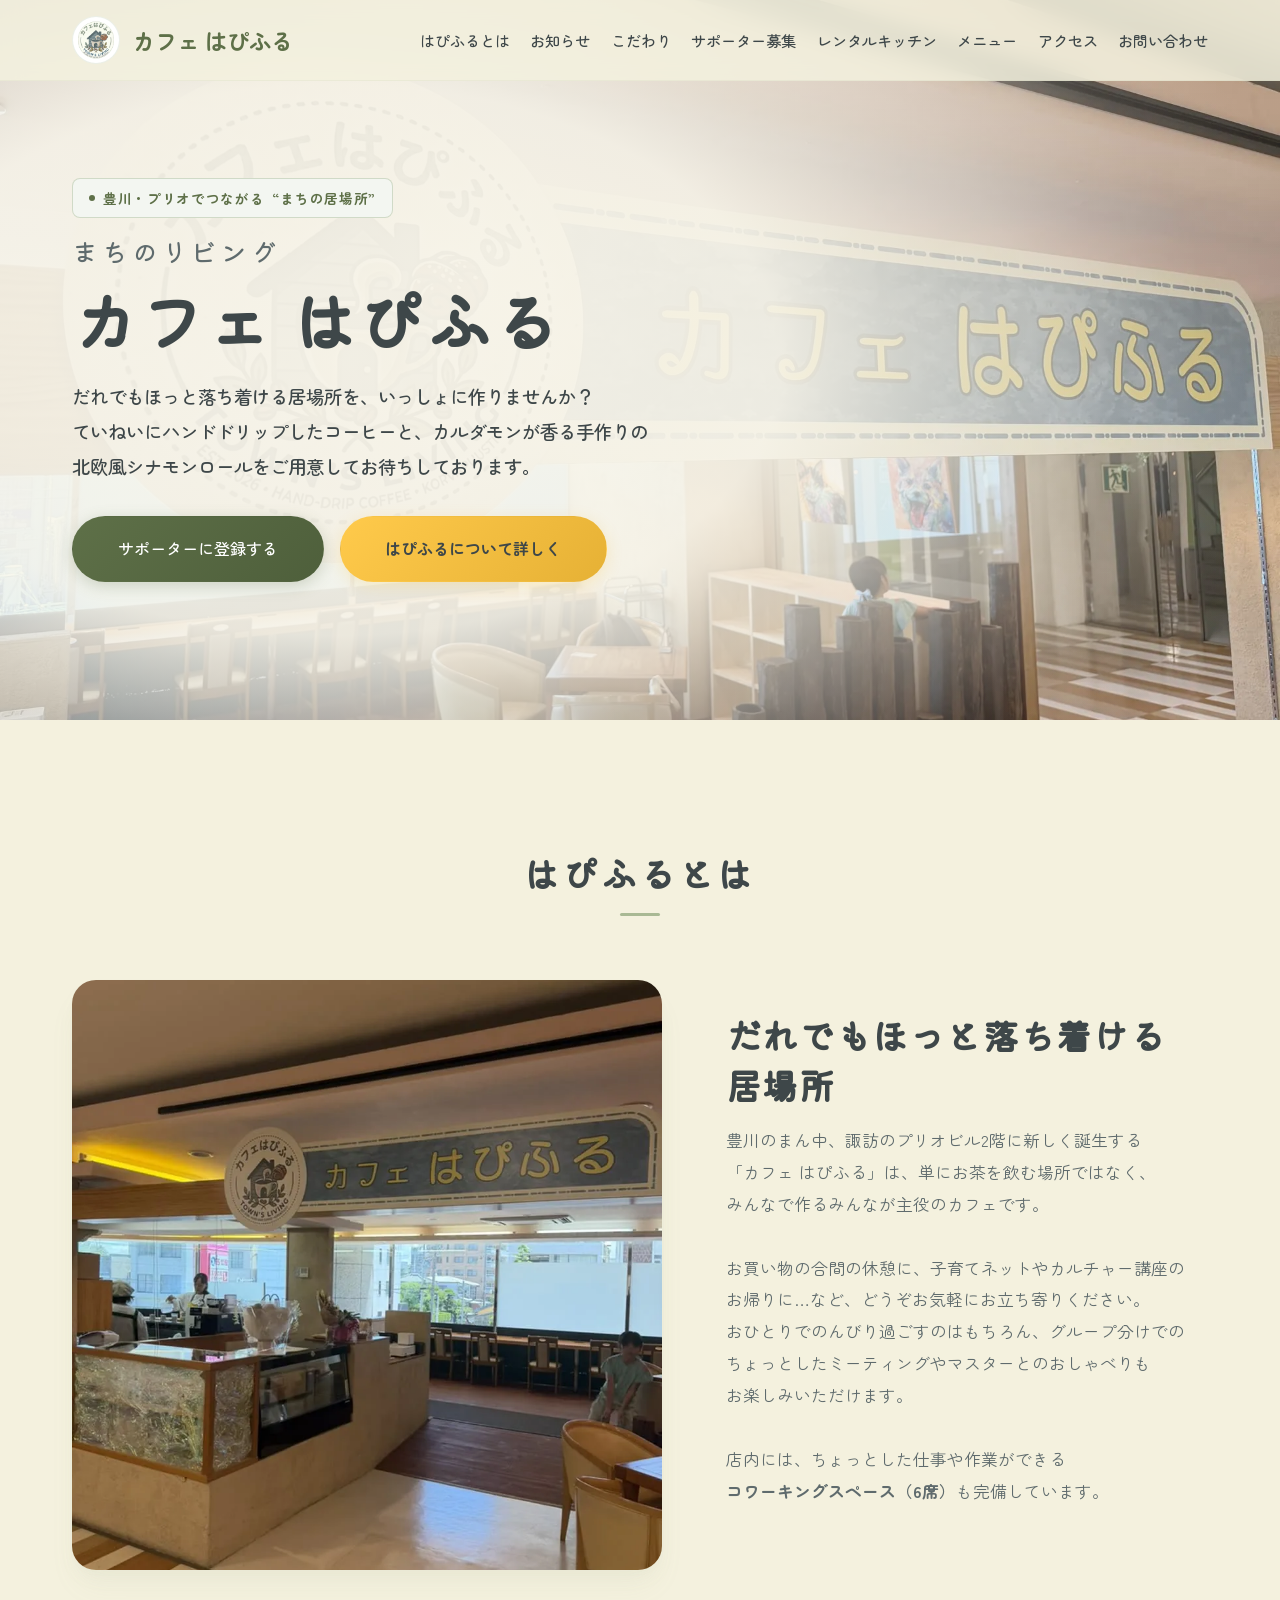
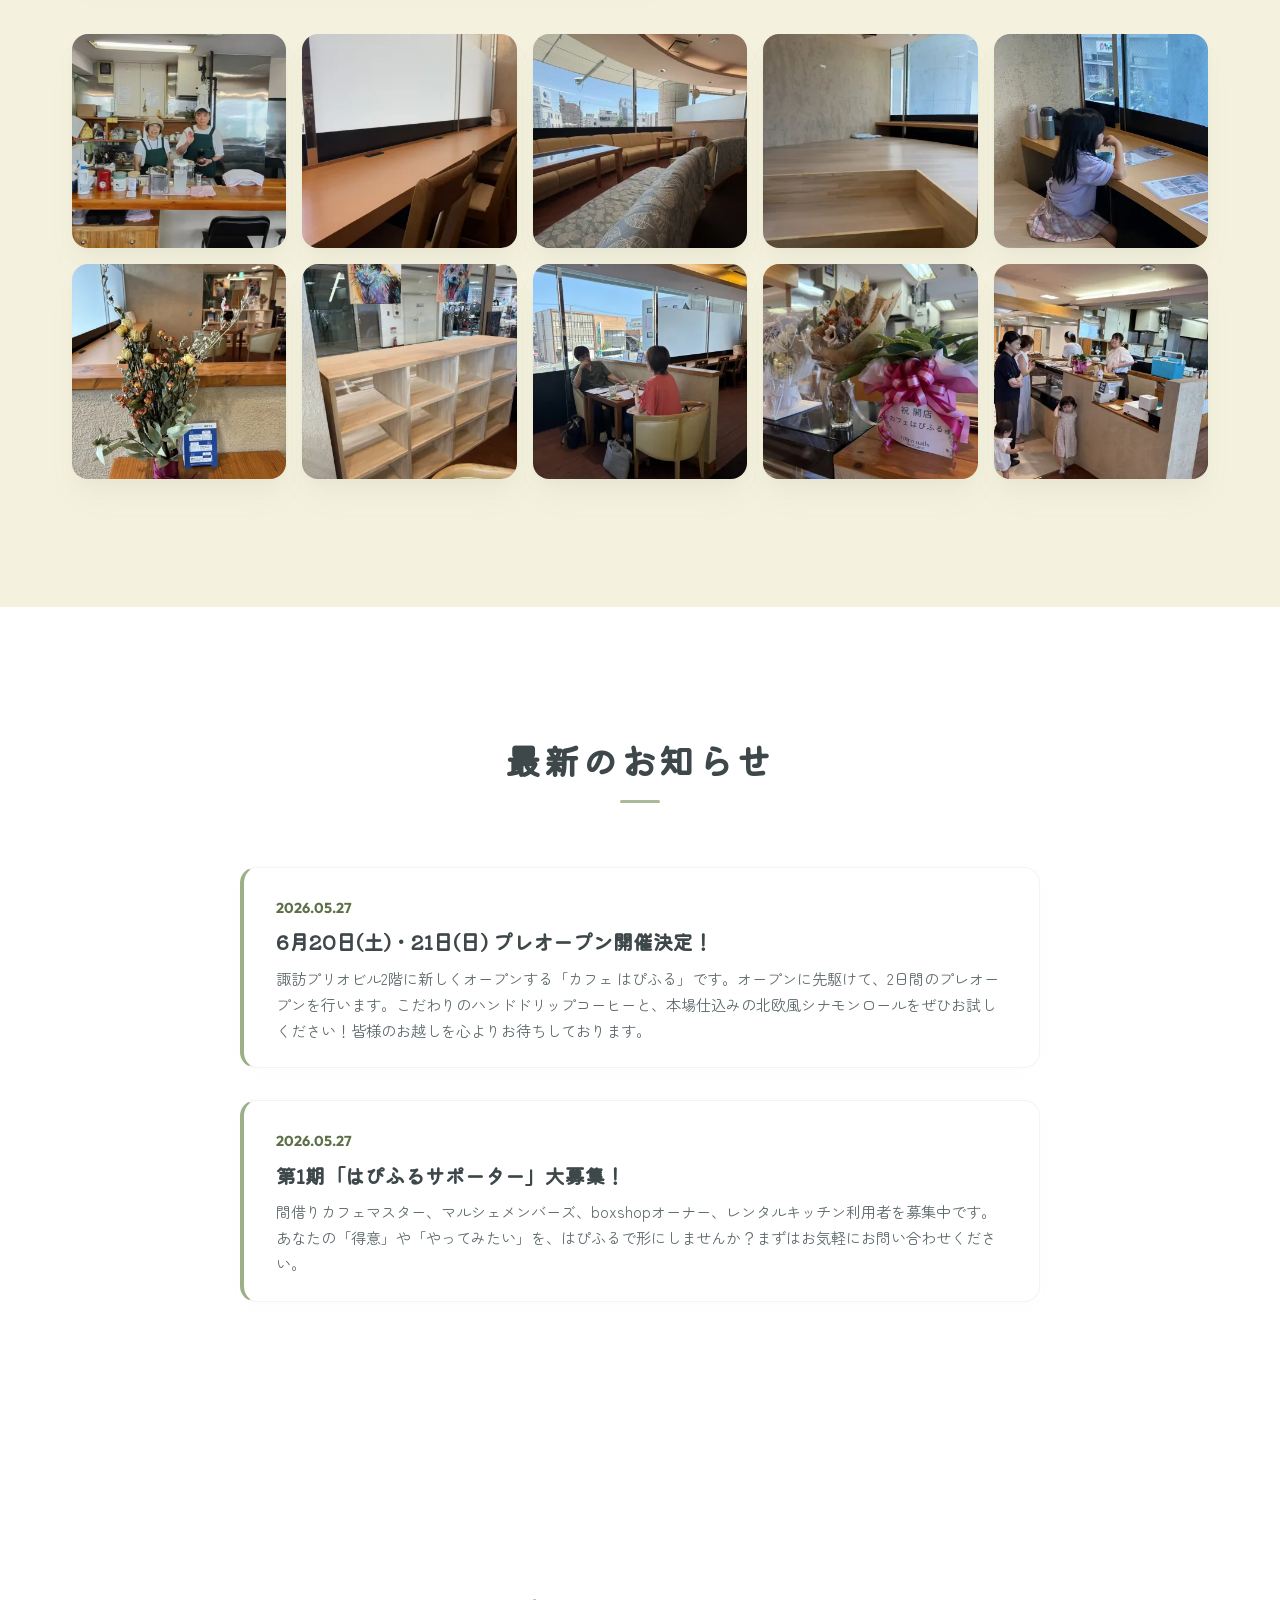
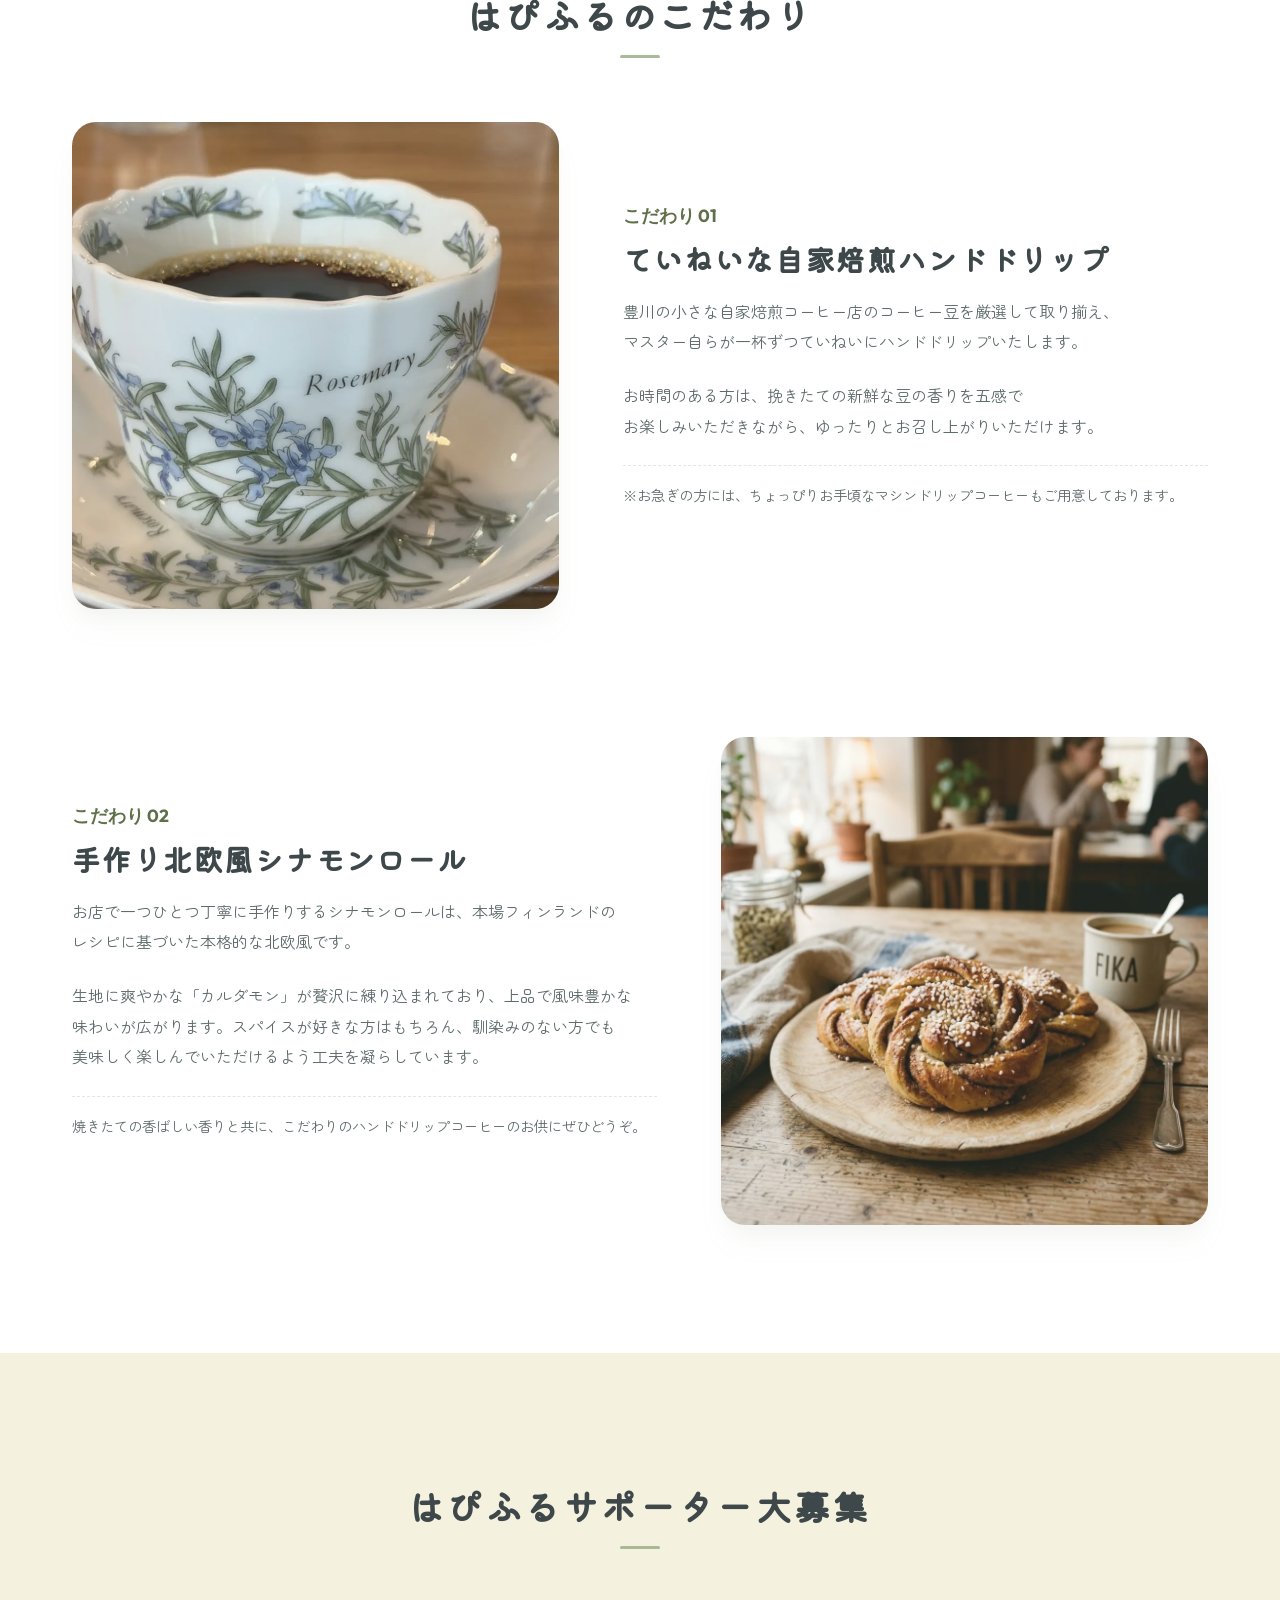
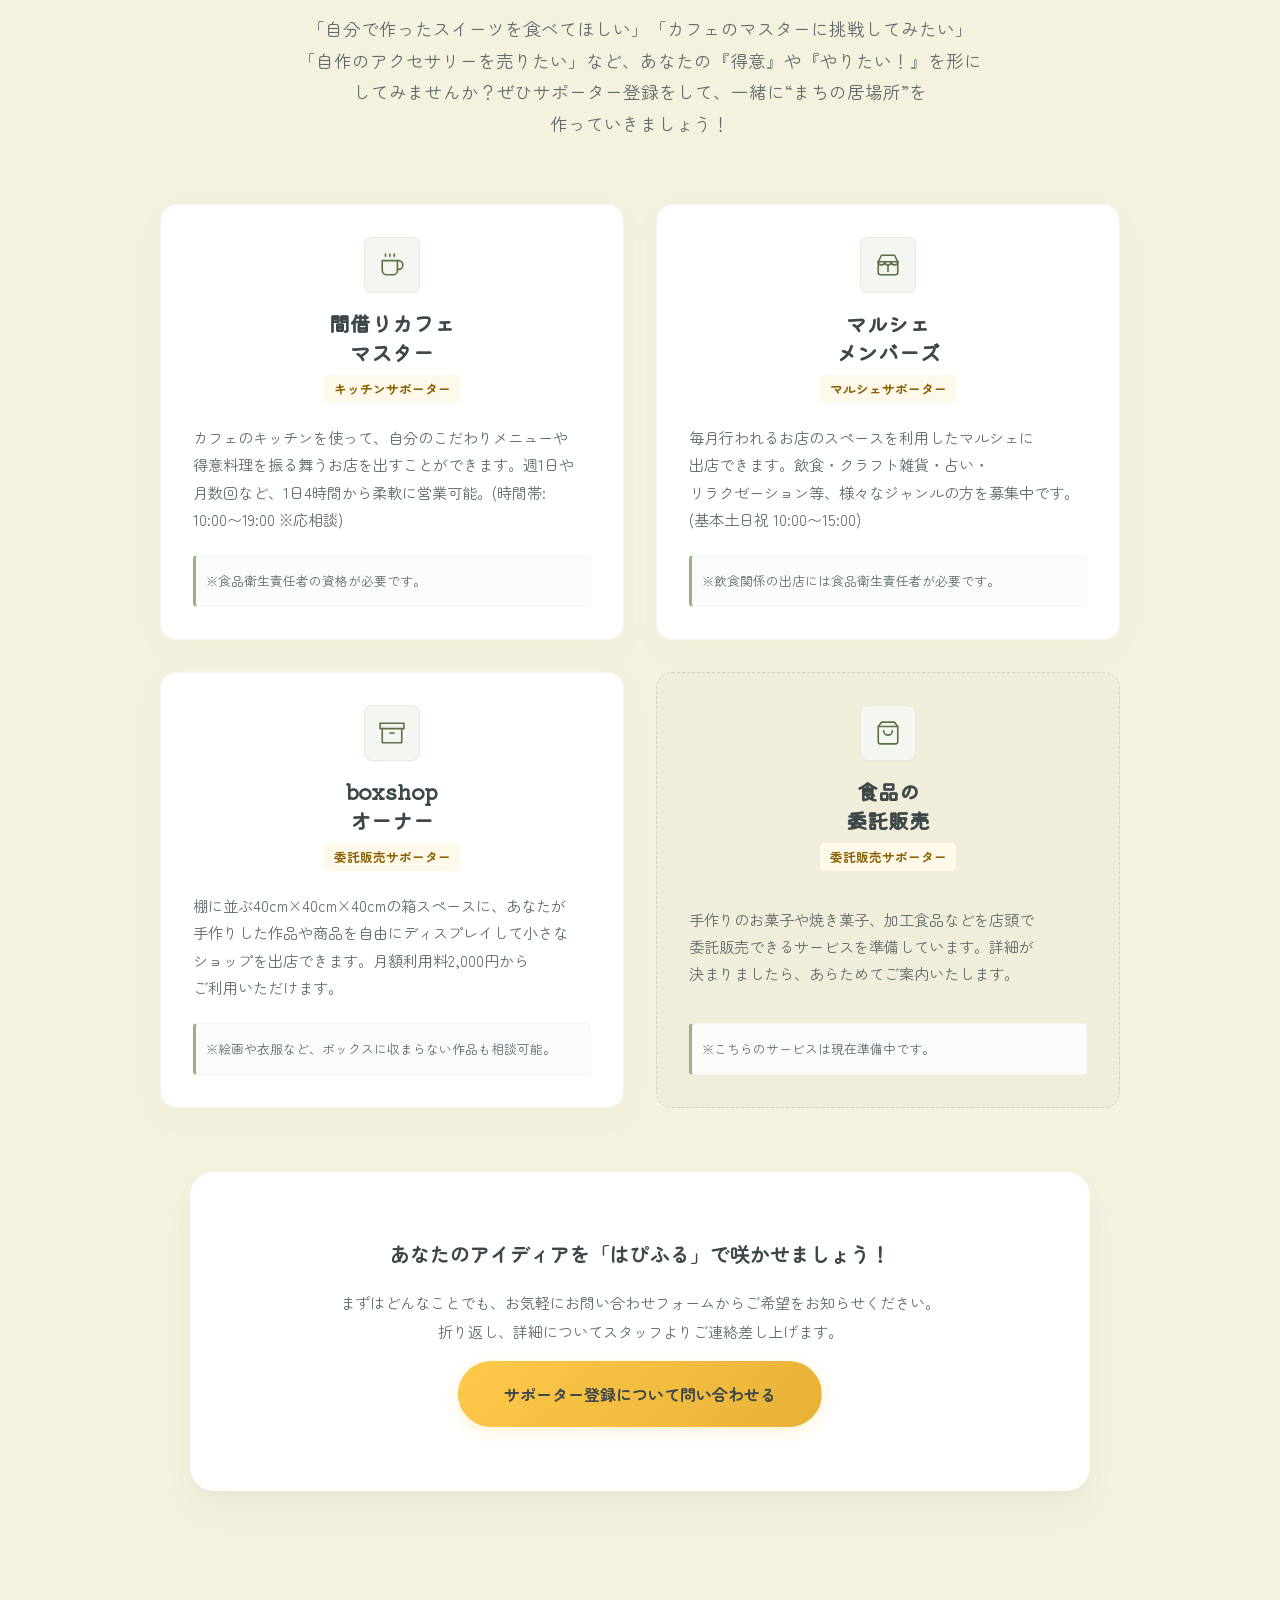
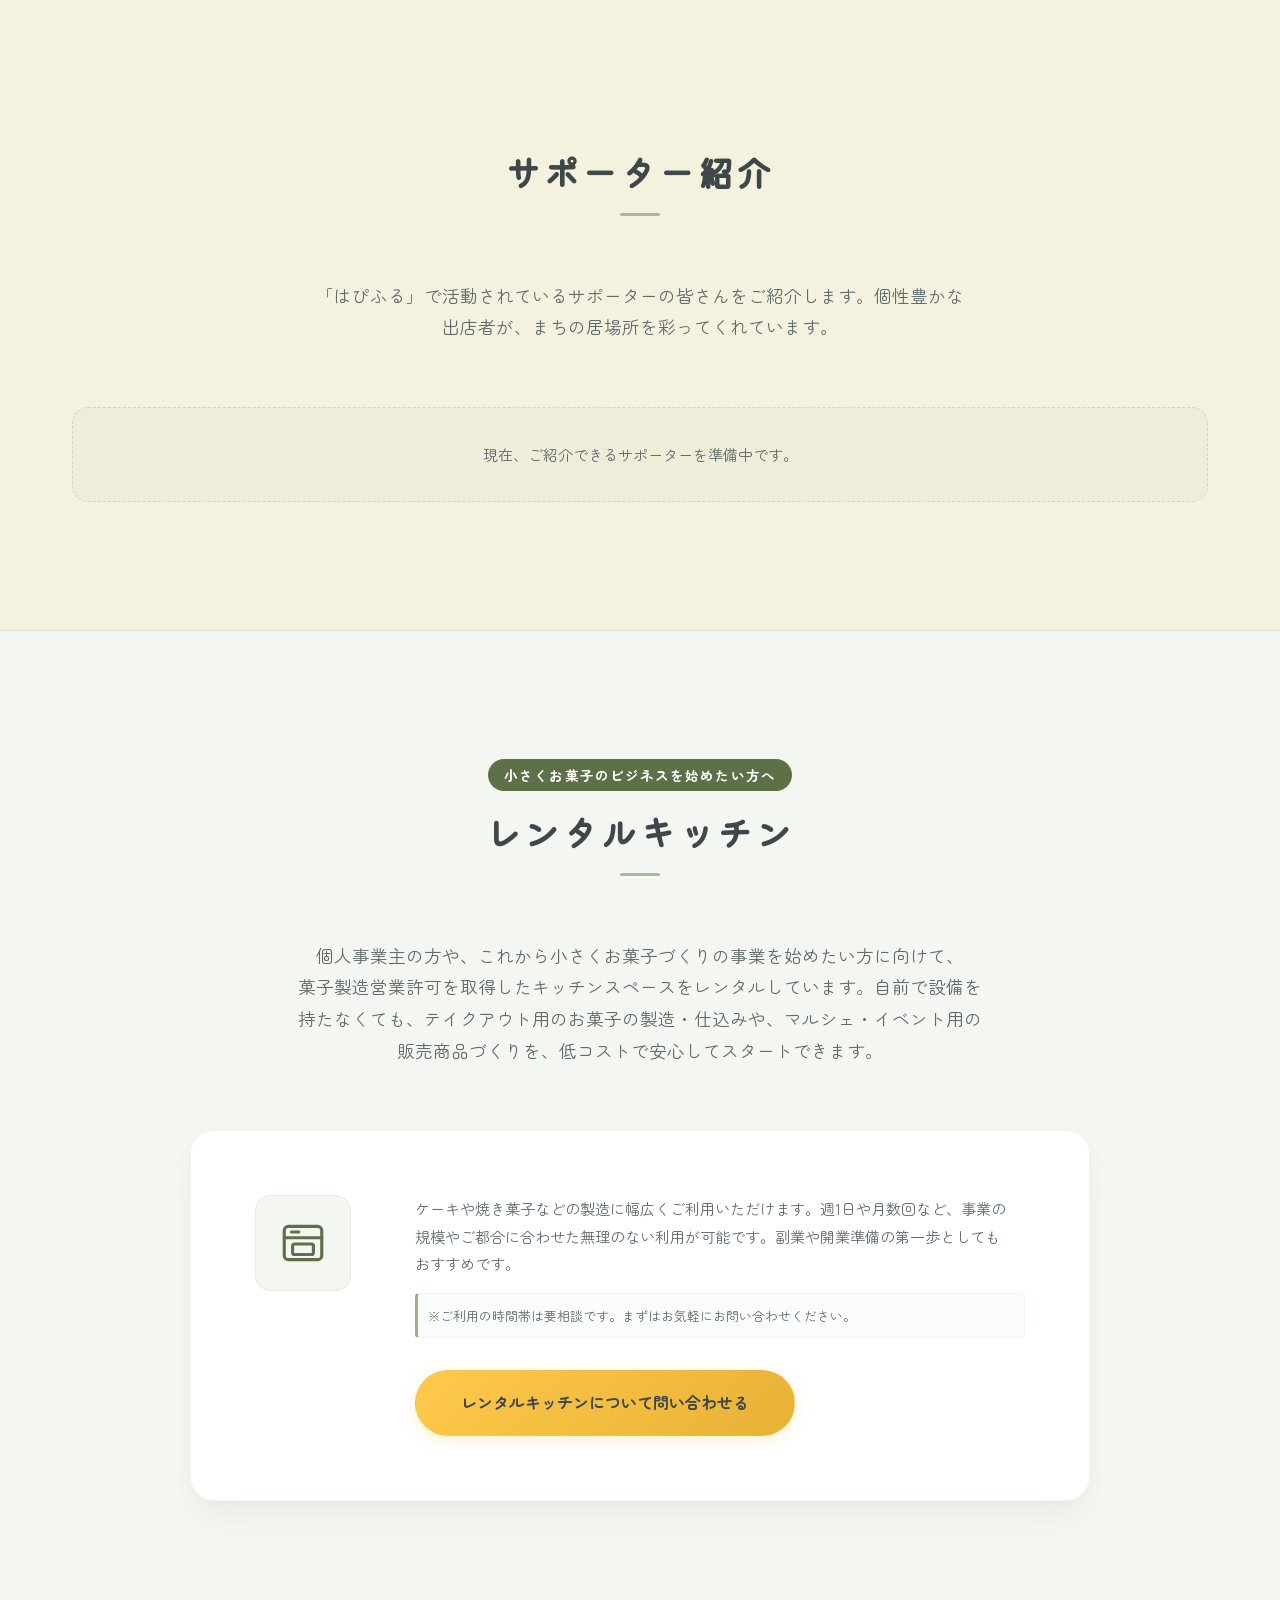
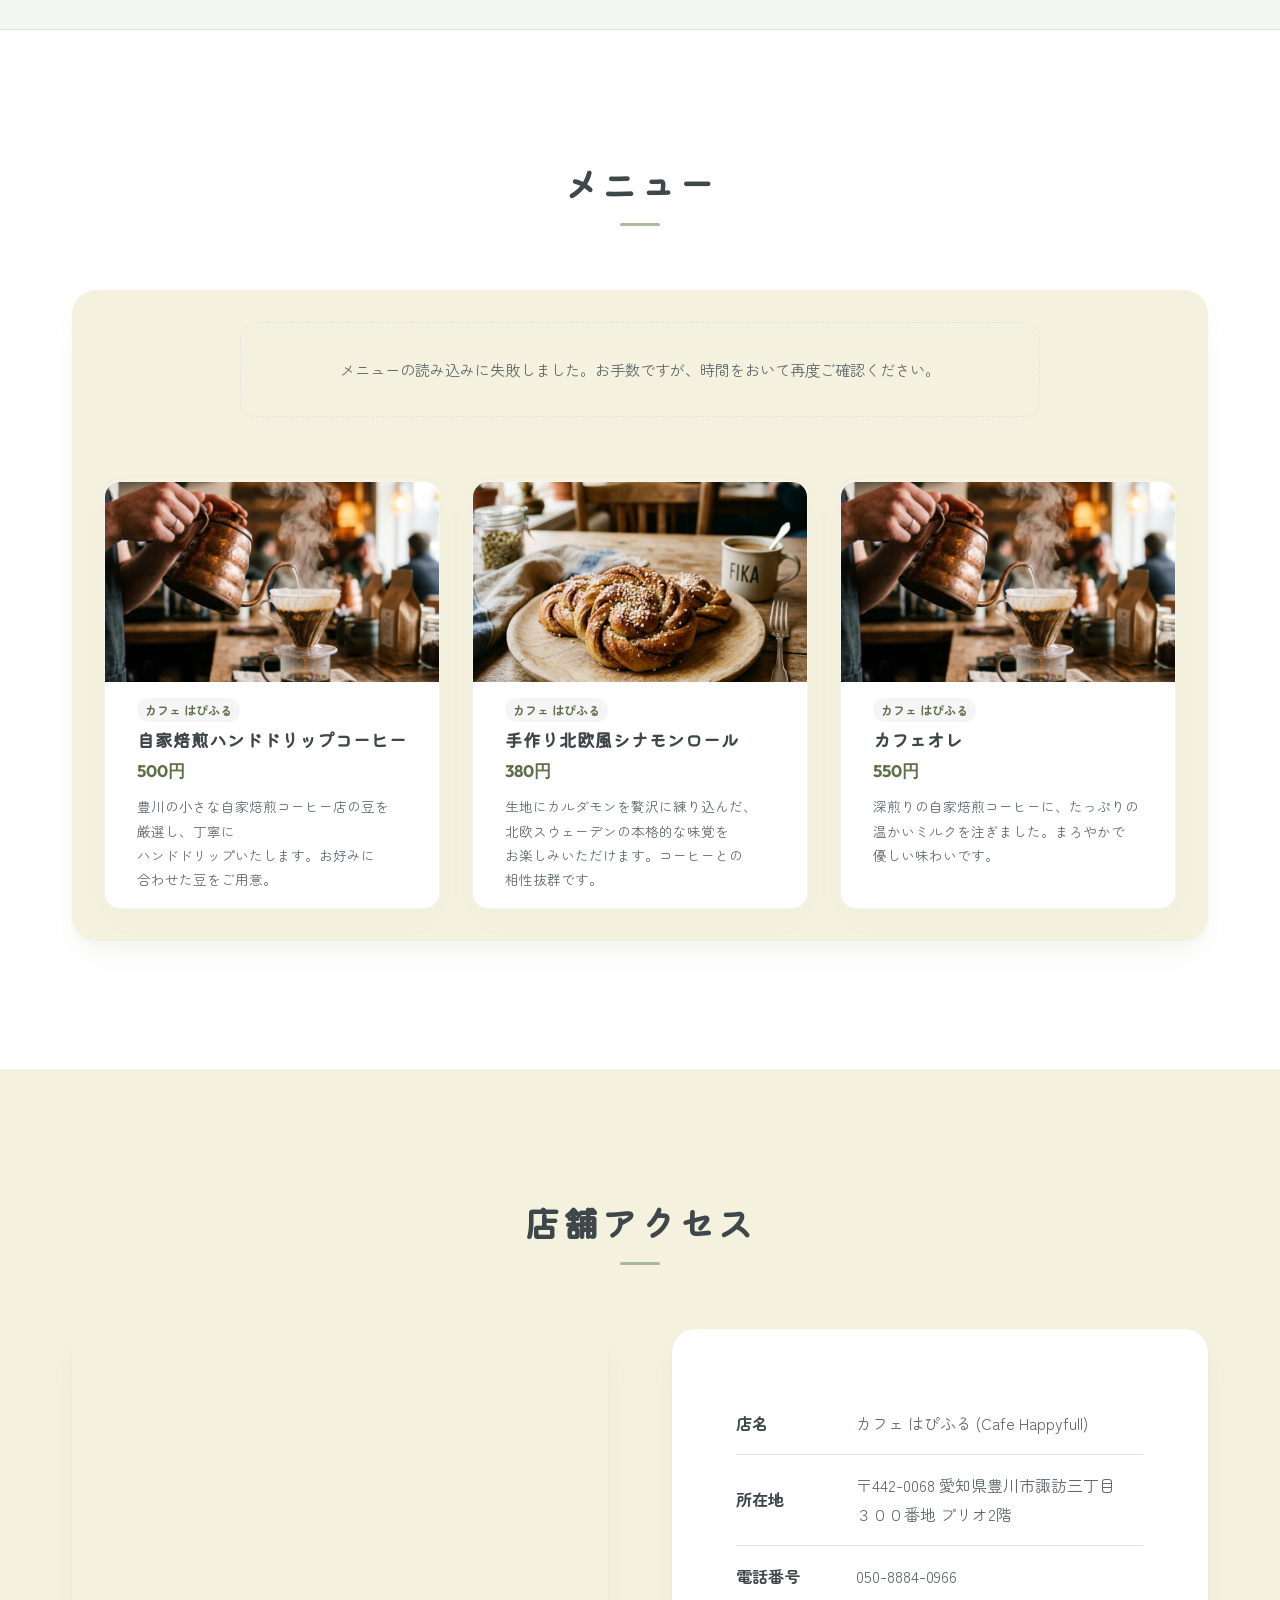
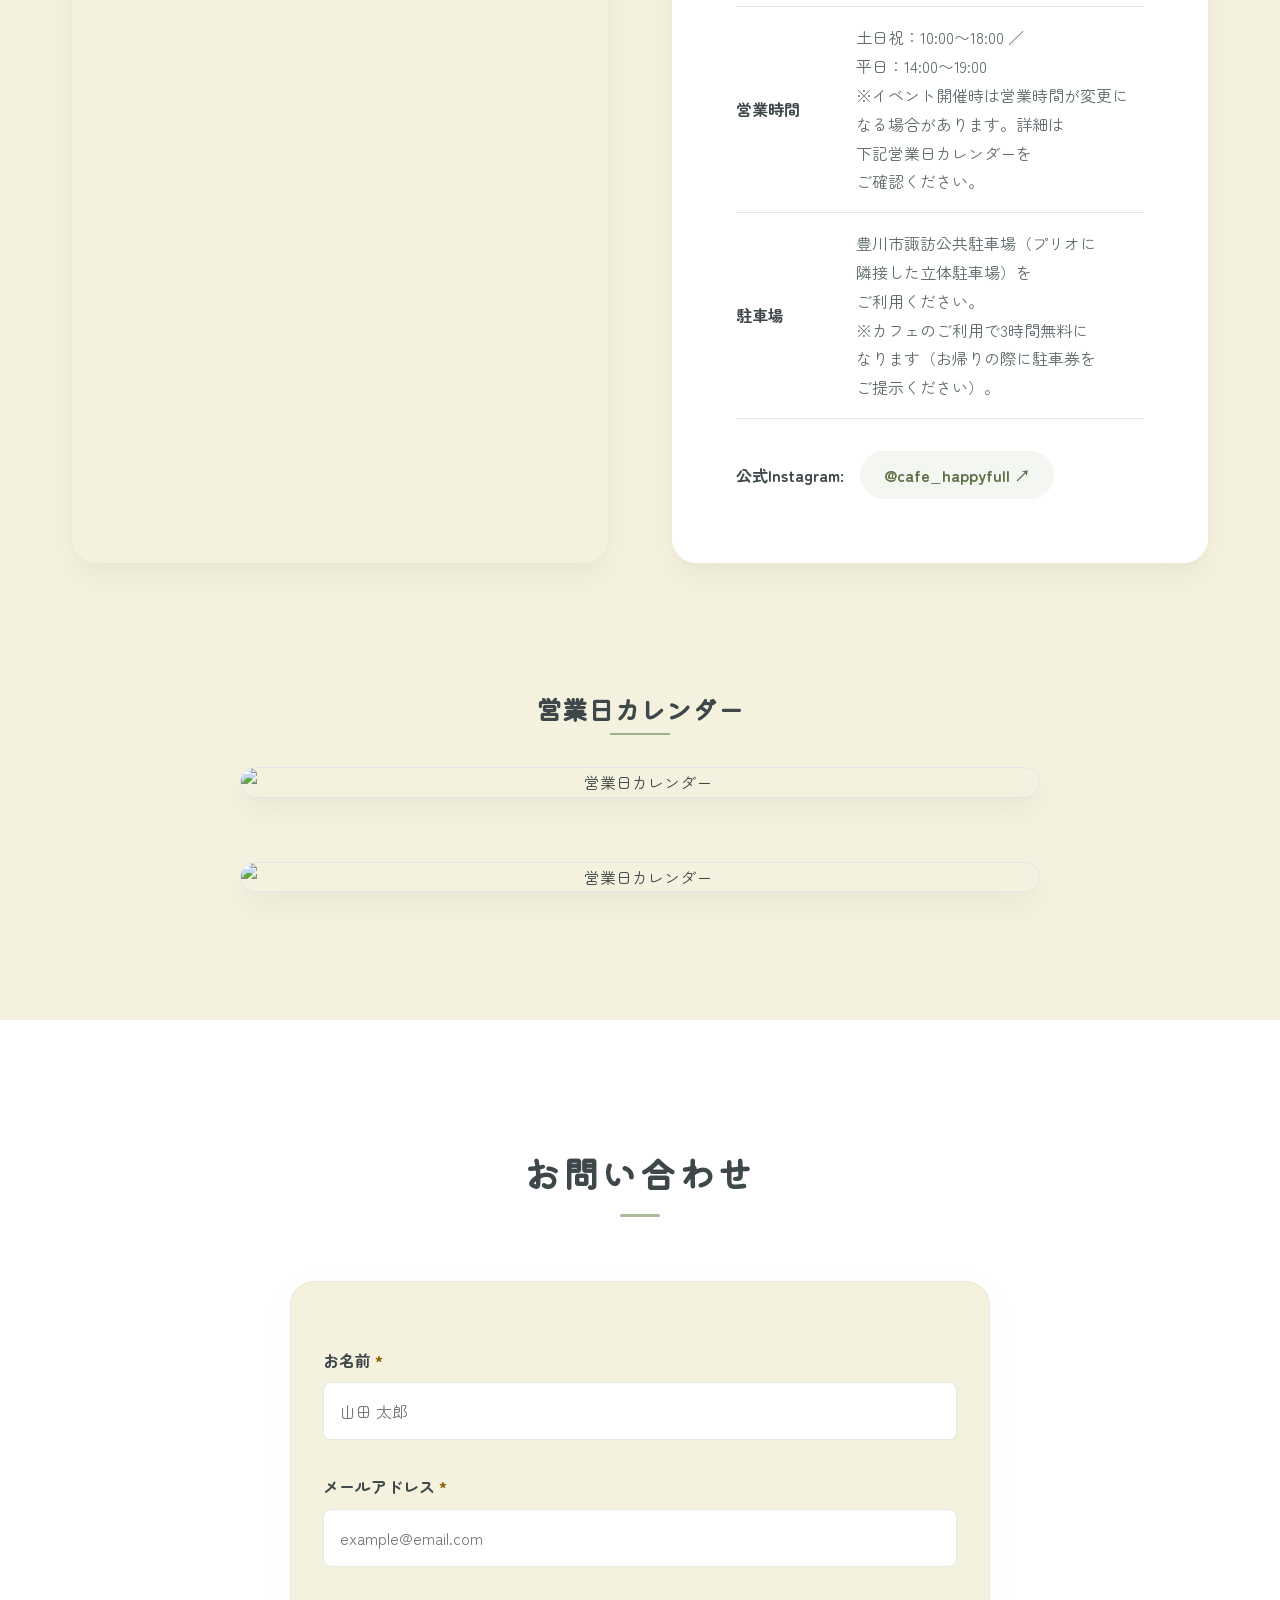
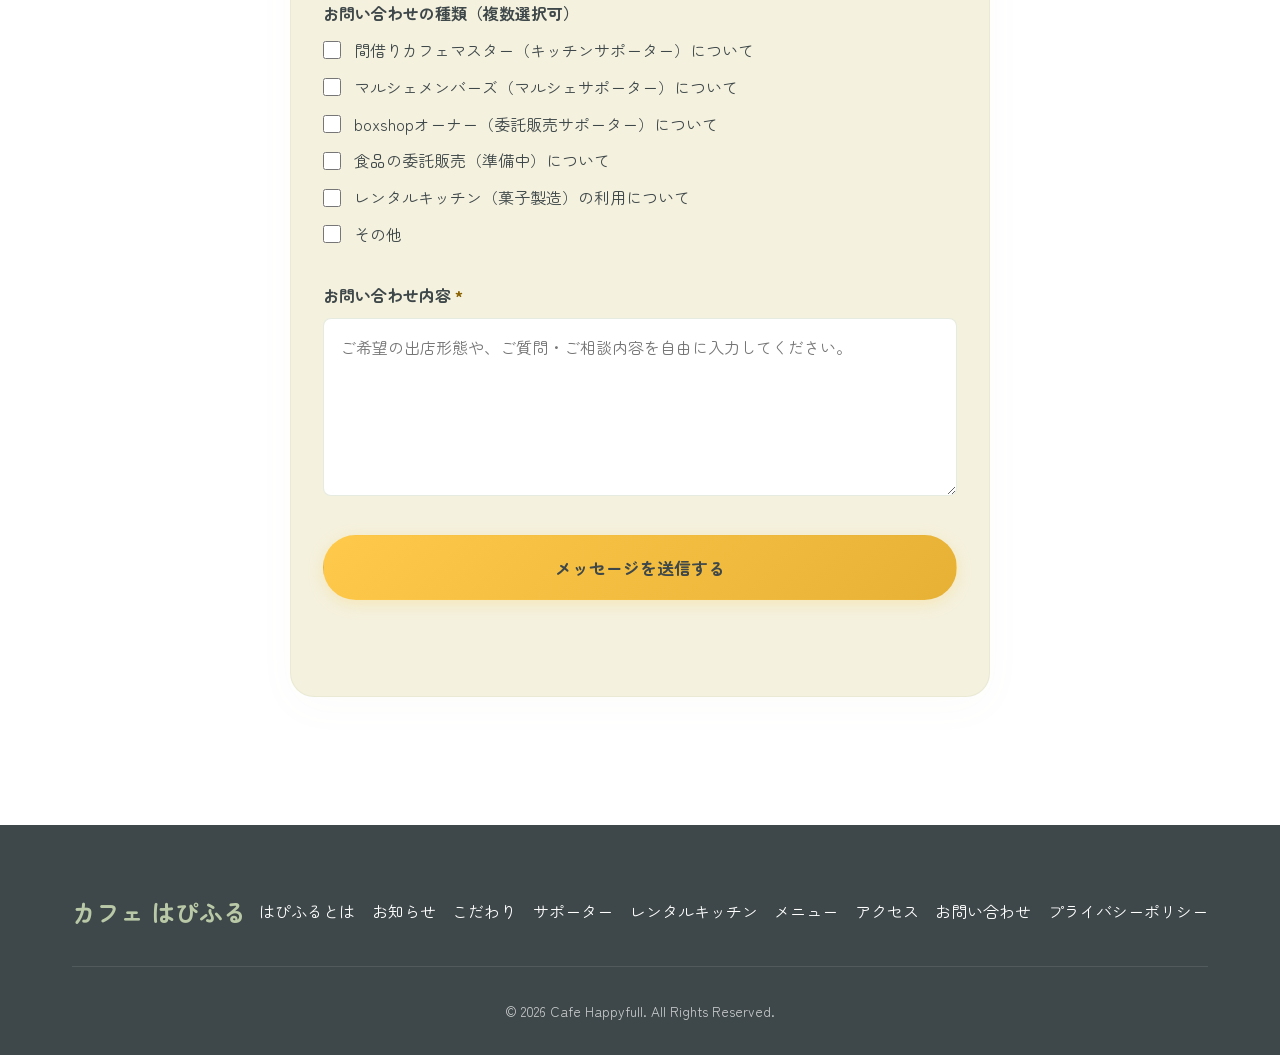
==== commit 15b162c0: "fix: 仮コンテンツを準備中の表示に整え、OGPのURLを本番URLに修正 デザインレビューのF-2(案C)およびG-8に対応。  F-2. 「食品の委託販売」カード - 公開ページに「※こちらは仮" ====
--- a/index.html
+++ b/index.html
@@ -16,9 +16,10 @@
   <!-- OGP & Brand Assets -->
   <meta property="og:title" content="まちのリビング カフェ はぴふる (Cafe Happyfull)">
   <meta property="og:description" content="だれでもほっと落ち着ける居場所を、いっしょに作りませんか？豊川プリオビル2階に新登場。">
-  <meta property="og:image" content="assets/images/hero-photo.jpg">
+  <!-- og:image は相対パスだと解決されないため絶対URLで指定する -->
+  <meta property="og:image" content="https://cafe-happyfull.netlify.app/assets/images/hero-photo.jpg">
   <meta property="og:type" content="website">
-  <meta property="og:url" content="https://www.instagram.com/cafe_happyfull/">
+  <meta property="og:url" content="https://cafe-happyfull.netlify.app/">
 
   <!-- CSS -->
   <link rel="stylesheet" href="assets/css/style.css">
@@ -260,8 +261,8 @@
           <span class="supporter-card__note">※絵画や衣服など、ボックスに収まらない作品も相談可能。</span>
         </div>
 
-        <!-- カード 4 -->
-        <div class="supporter-card">
+        <!-- カード 4（サービス内容が未確定のため準備中として掲載） -->
+        <div class="supporter-card supporter-card--preparing">
           <div class="supporter-card__icon">
             <svg class="supporter-icon" xmlns="http://www.w3.org/2000/svg" viewBox="0 0 24 24" fill="none"
               stroke="currentColor" stroke-width="1.5" stroke-linecap="round" stroke-linejoin="round">
@@ -270,12 +271,12 @@
               <path d="M16 10a4 4 0 0 1-8 0" />
             </svg>
           </div>
-          <h3 class="supporter-card__title"><span class="nobr">食品の</span><span class="nobr">委託販売（仮）</span></h3>
+          <h3 class="supporter-card__title"><span class="nobr">食品の</span><span class="nobr">委託販売</span></h3>
           <span class="supporter-card__badge">委託販売サポーター</span>
           <p class="supporter-card__desc">
-            ※こちらは仮のコンテンツです。手作りのお菓子や焼き菓子、加工食品などを店頭で委託販売できるサービスを予定しています。詳細は決まり次第ご案内いたします。
-          </p>
-          <span class="supporter-card__note">※内容は仮のものです。今後変更となる可能性があります。</span>
+            手作りのお菓子や焼き菓子、加工食品などを店頭で委託販売できるサービスを準備しています。詳細が決まりましたら、あらためてご案内いたします。
+          </p>
+          <span class="supporter-card__note">※こちらのサービスは現在準備中です。</span>
         </div>
       </div>
 
@@ -467,8 +468,8 @@
                 boxshopオーナー（委託販売サポーター）について
               </label>
               <label class="form__checkbox-label">
-                <input type="checkbox" name="categories[]" value="食品の委託販売(仮)">
-                食品の委託販売（仮）について
+                <input type="checkbox" name="categories[]" value="食品の委託販売(準備中)">
+                食品の委託販売（準備中）について
               </label>
               <label class="form__checkbox-label">
                 <input type="checkbox" name="categories[]" value="レンタルキッチン(菓子製造)の利用">
--- a/assets/css/style.css
+++ b/assets/css/style.css
@@ -798,6 +798,15 @@
   border-color: rgba(156, 175, 136, 0.4);
 }
 
+/* 準備中のサービスは、空状態（.empty-state）と同じ破線で
+   「まだ利用できない」ことを見た目でも区別する */
+.supporter-card--preparing {
+  border-style: dashed;
+  border-color: rgba(156, 175, 136, 0.4);
+  background-color: rgba(156, 175, 136, 0.04);
+  box-shadow: none;
+}
+
 .supporter-card__icon {
   width: 56px;
   height: 56px;
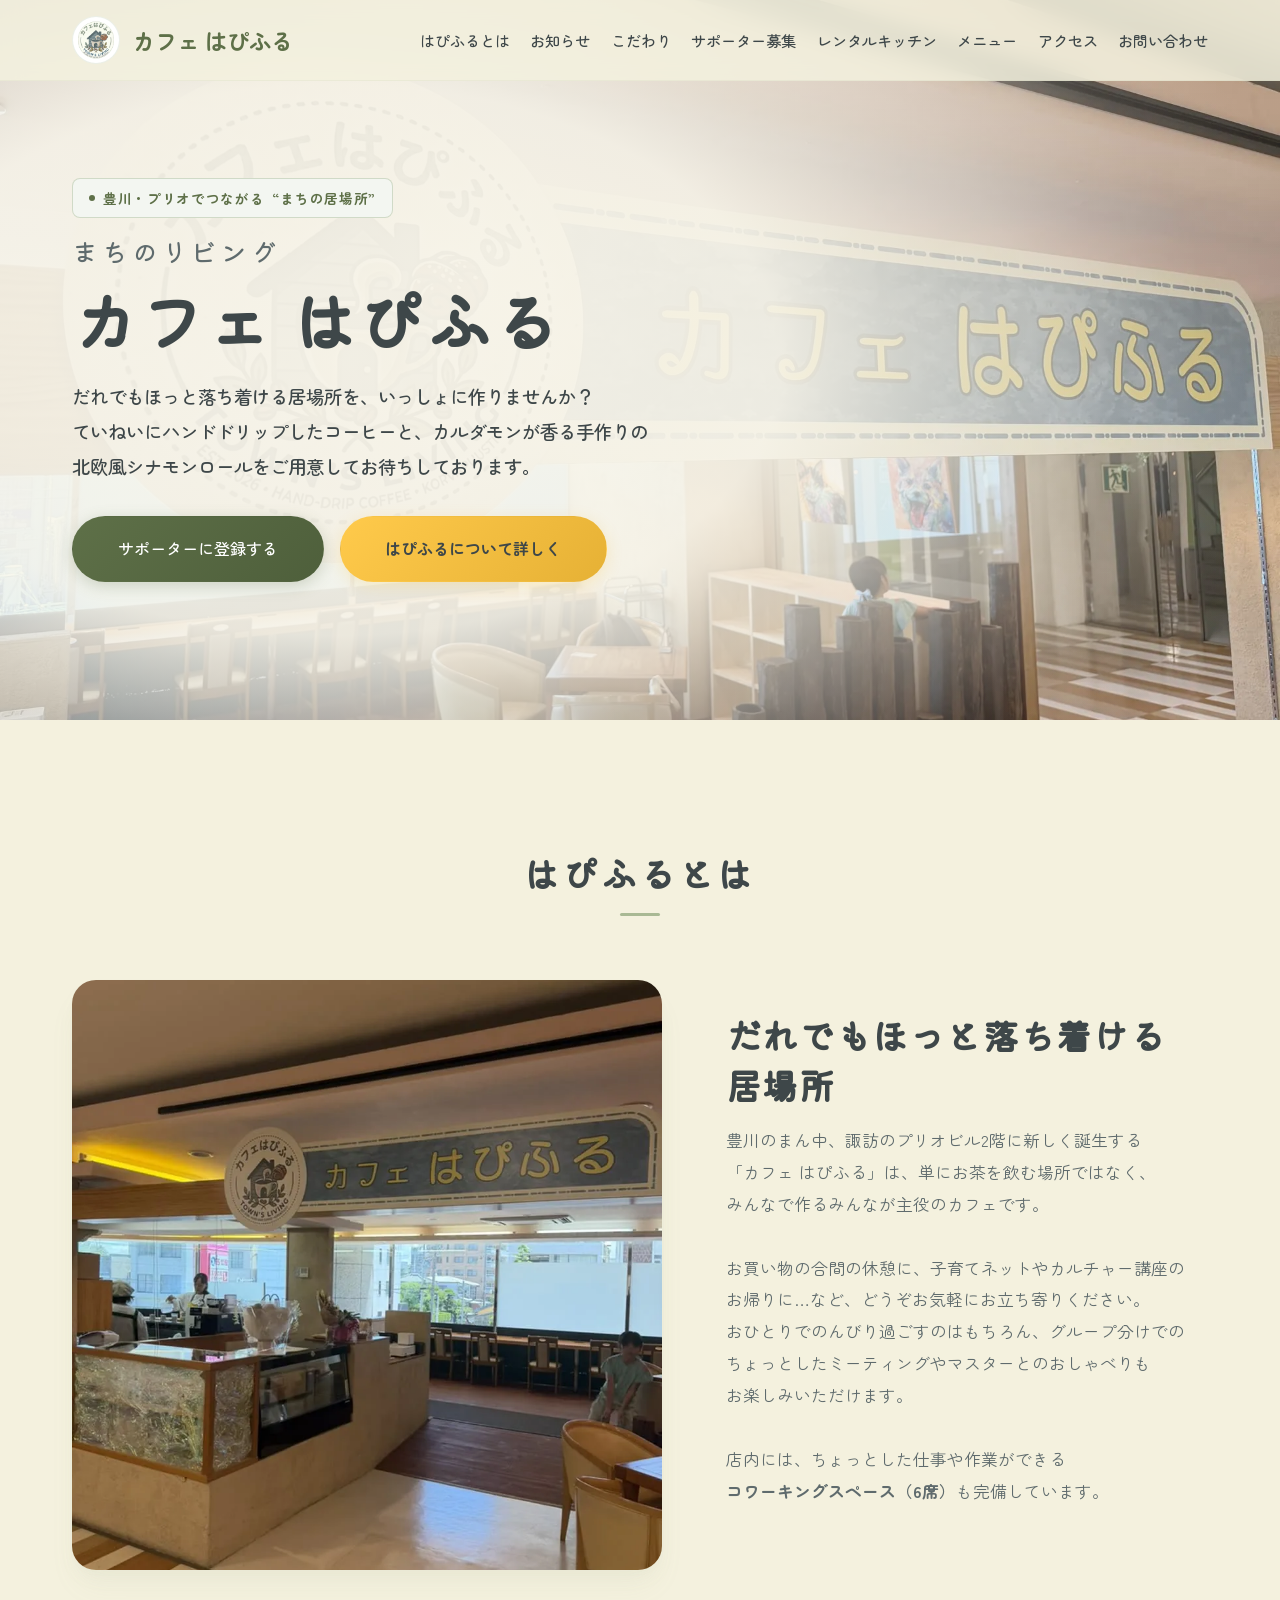
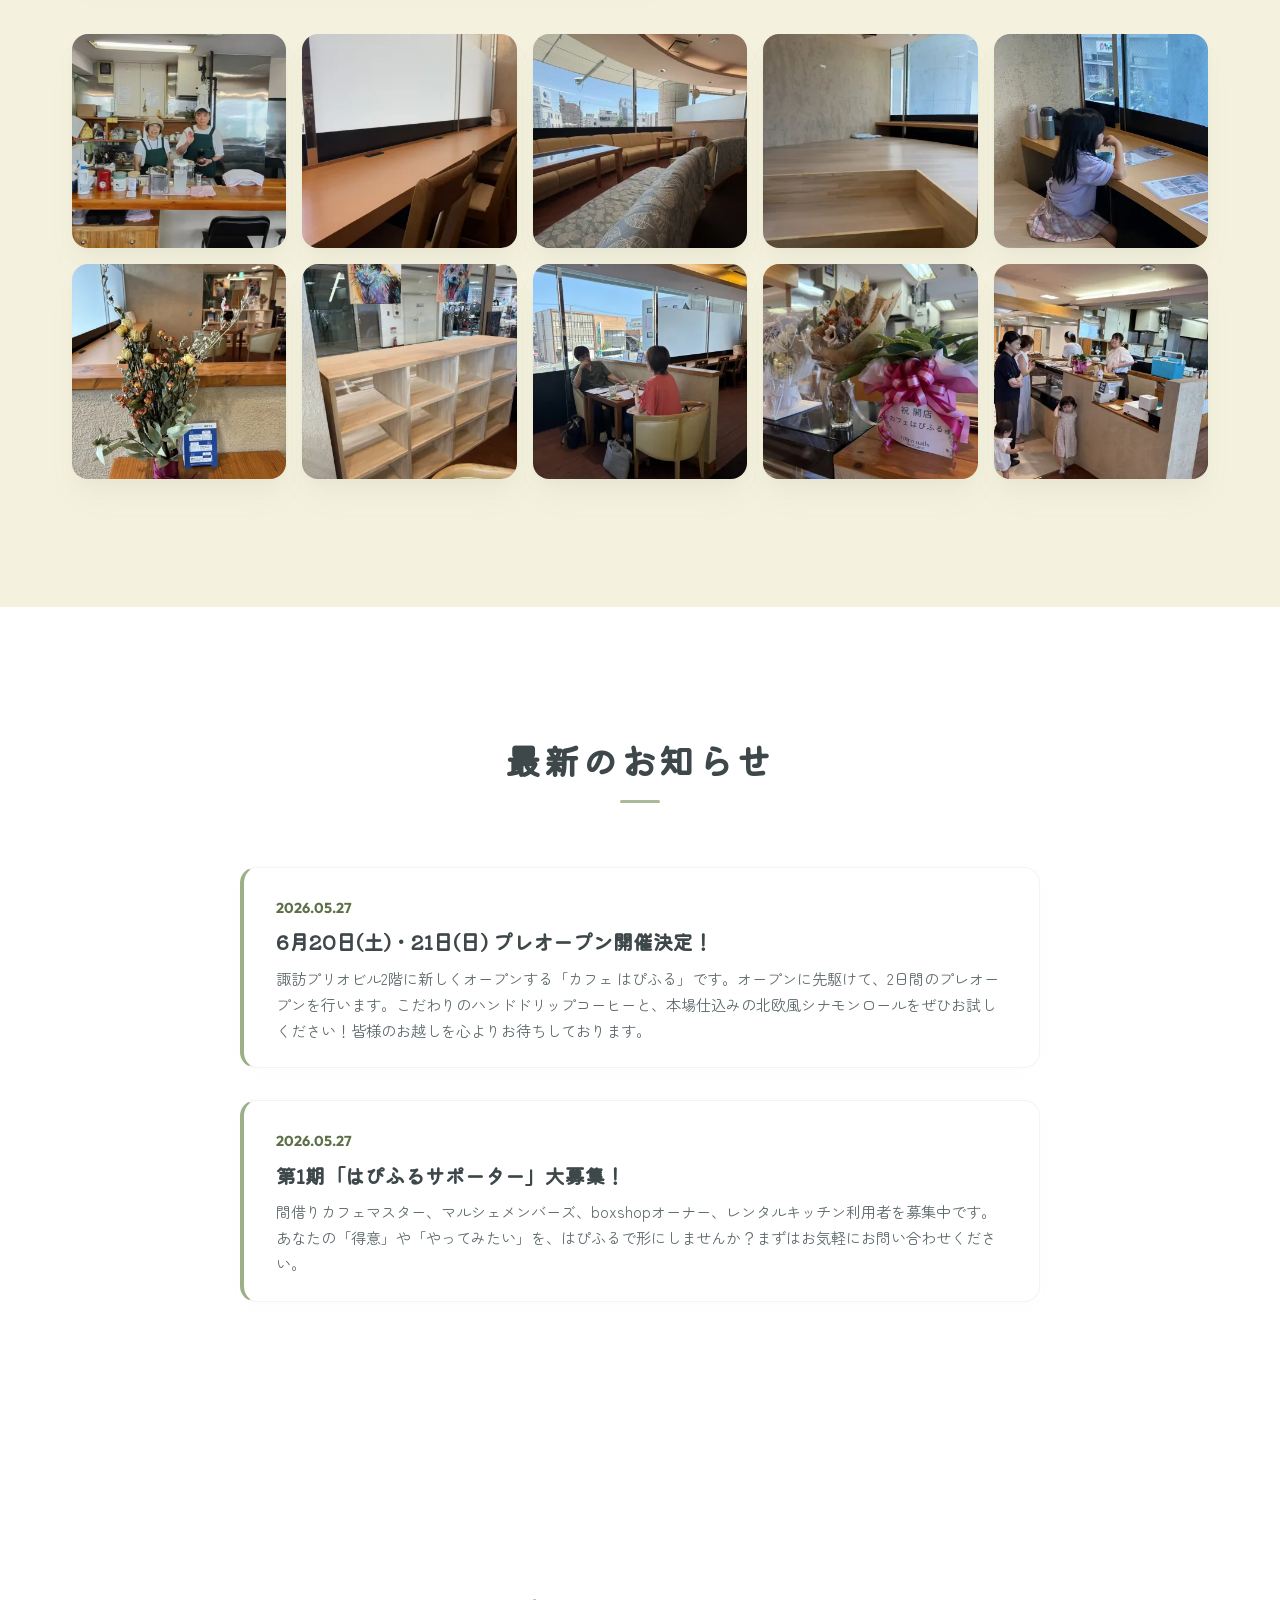
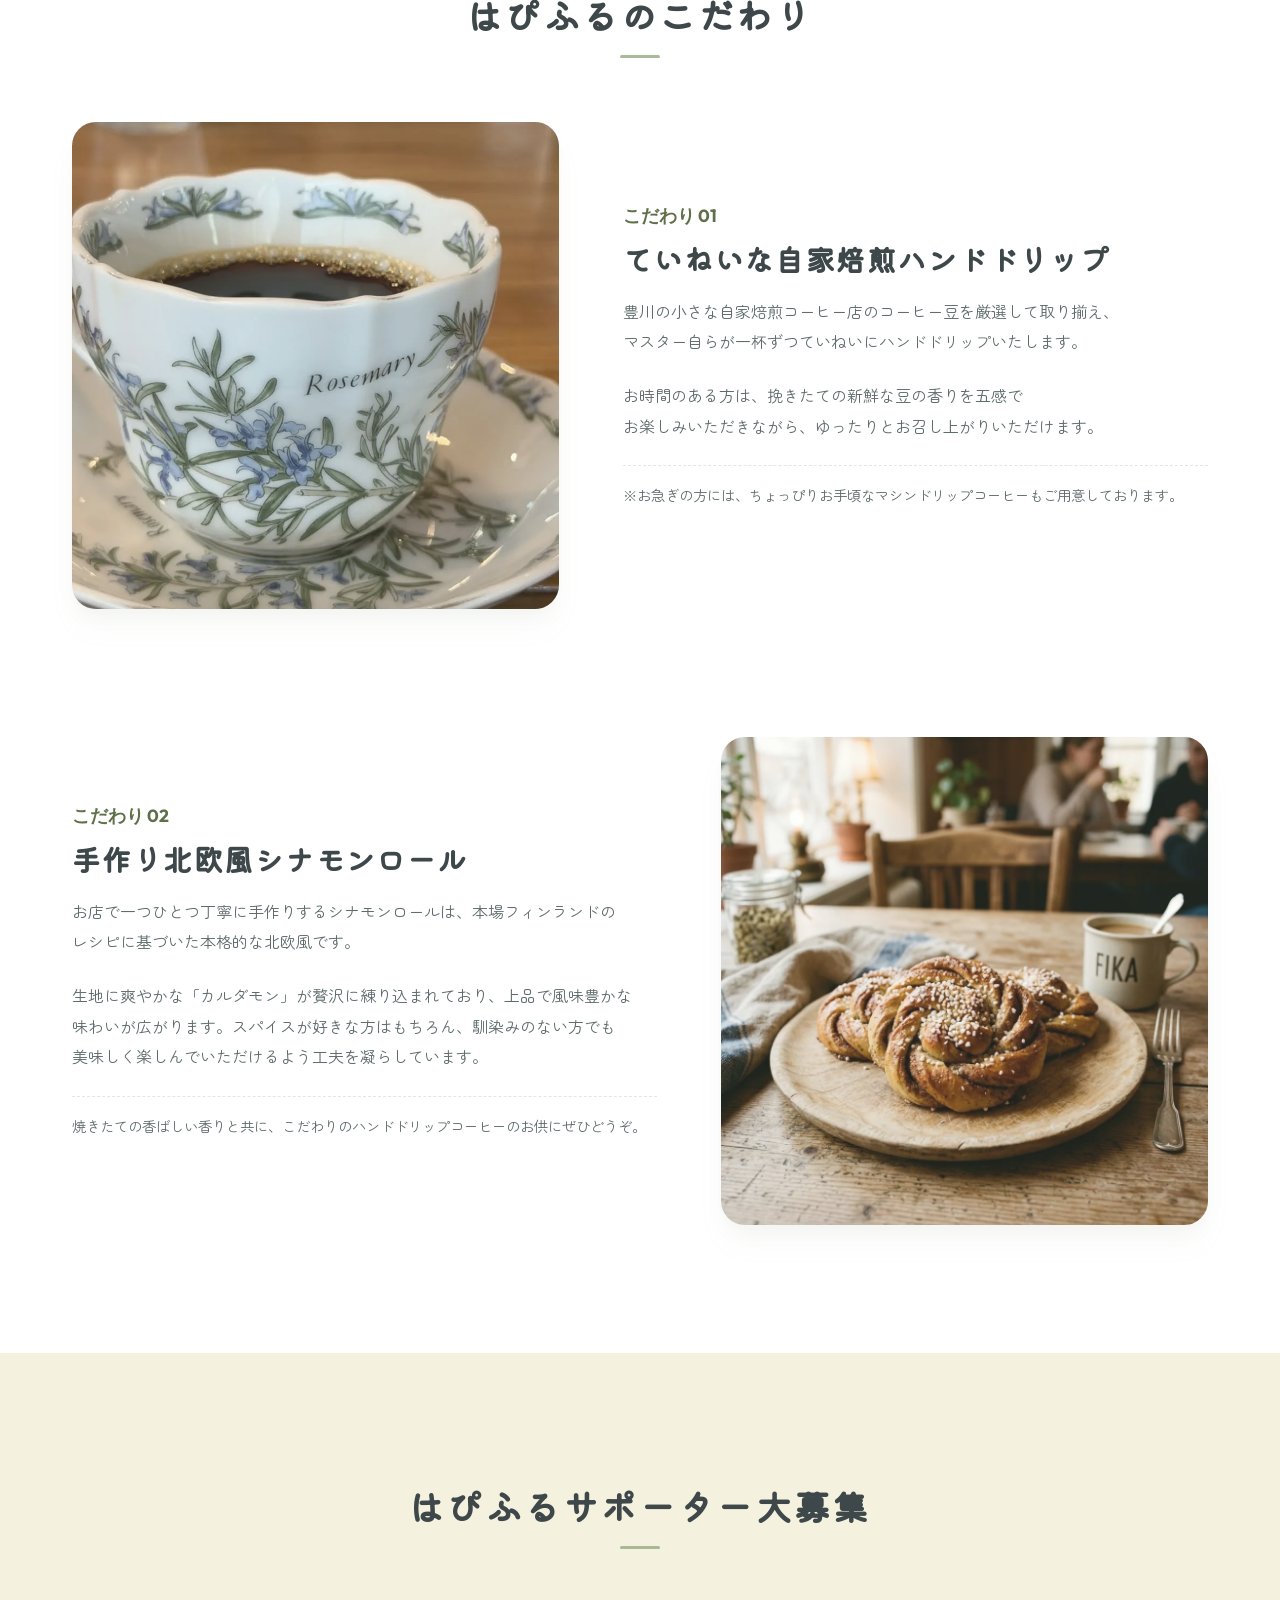
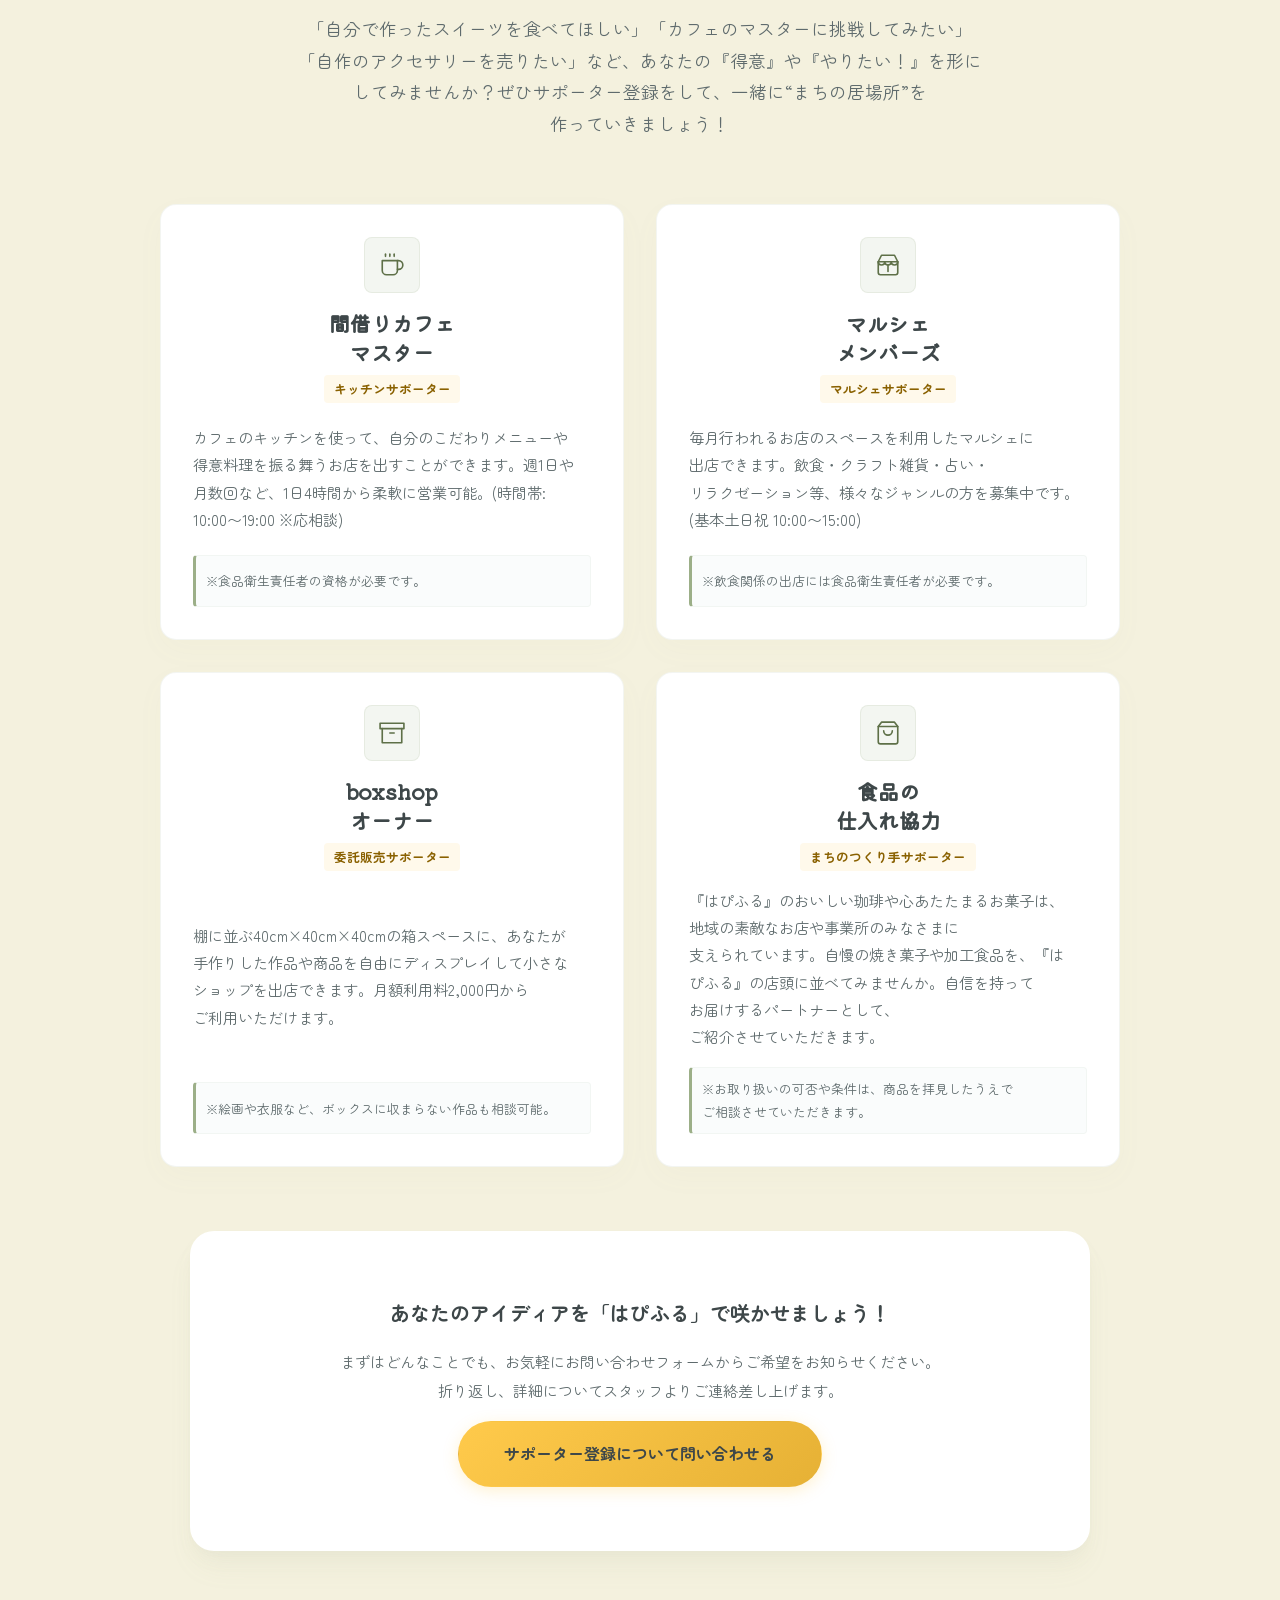
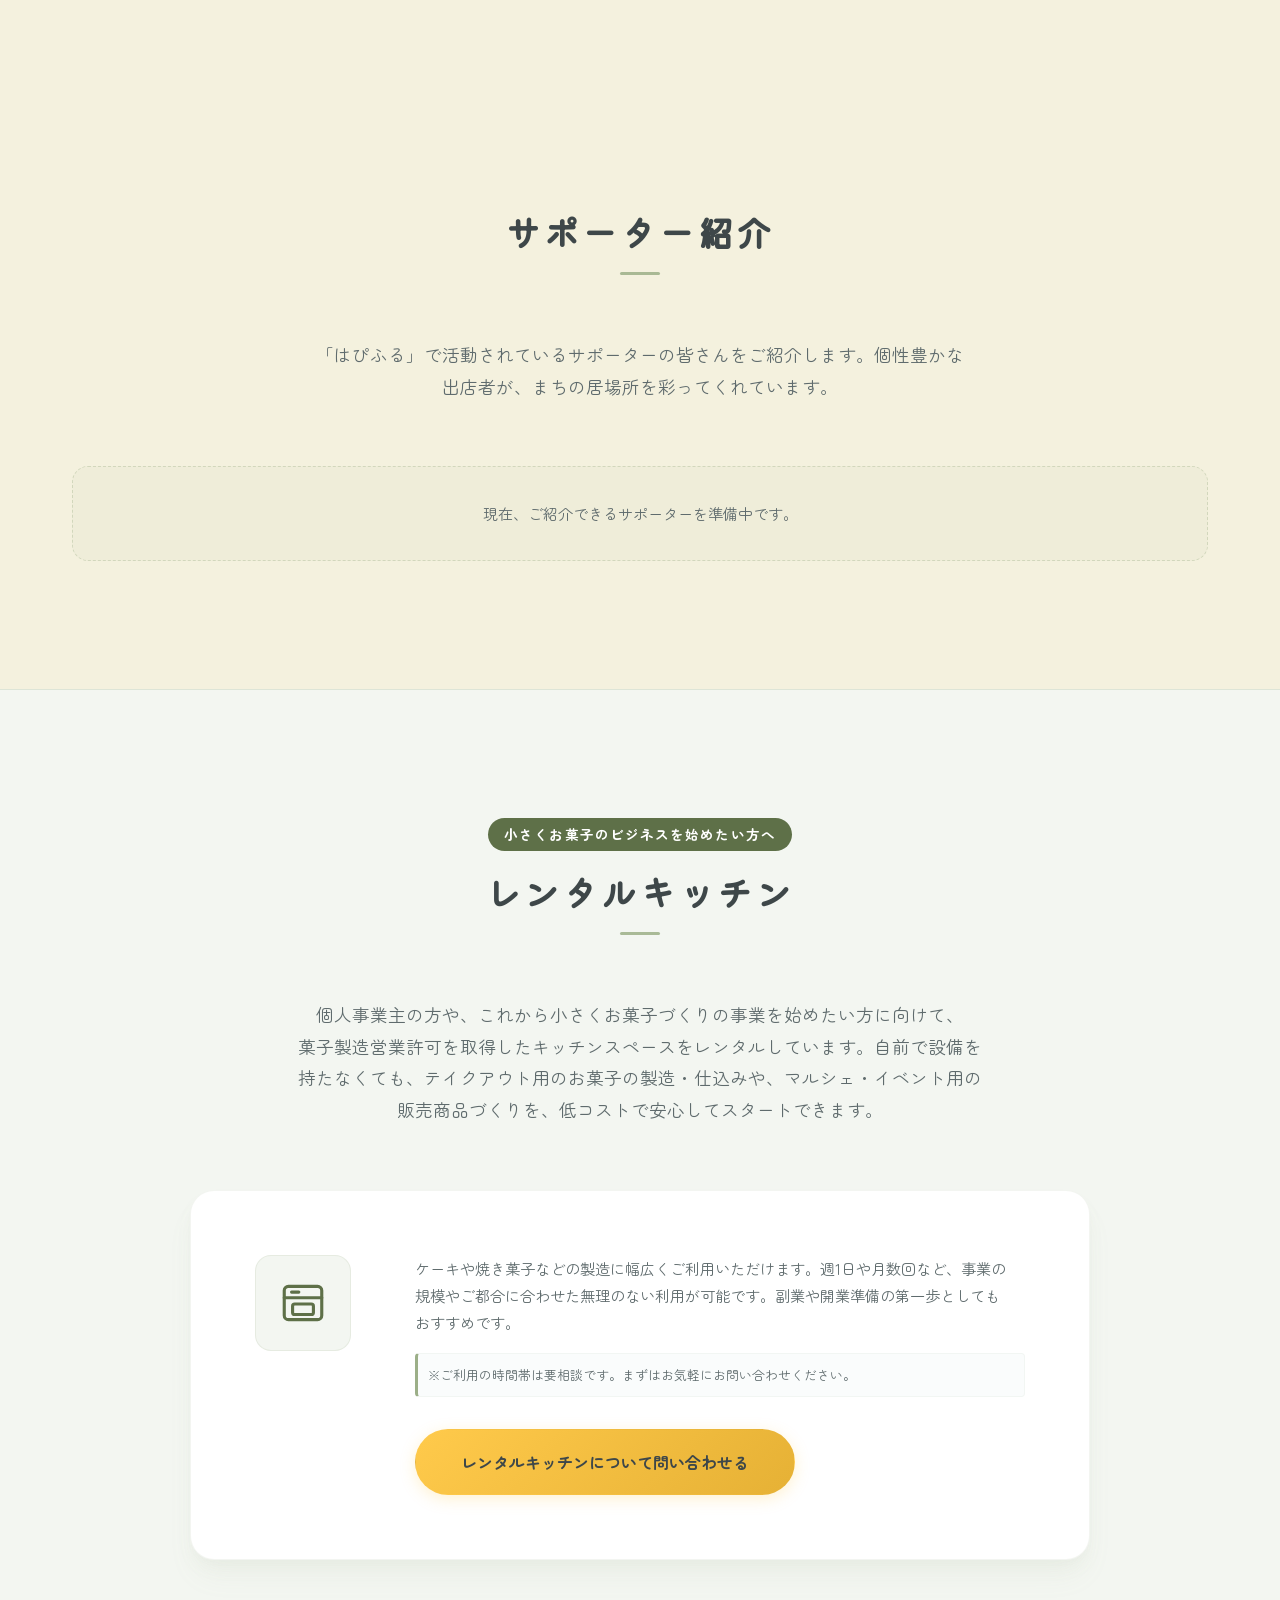
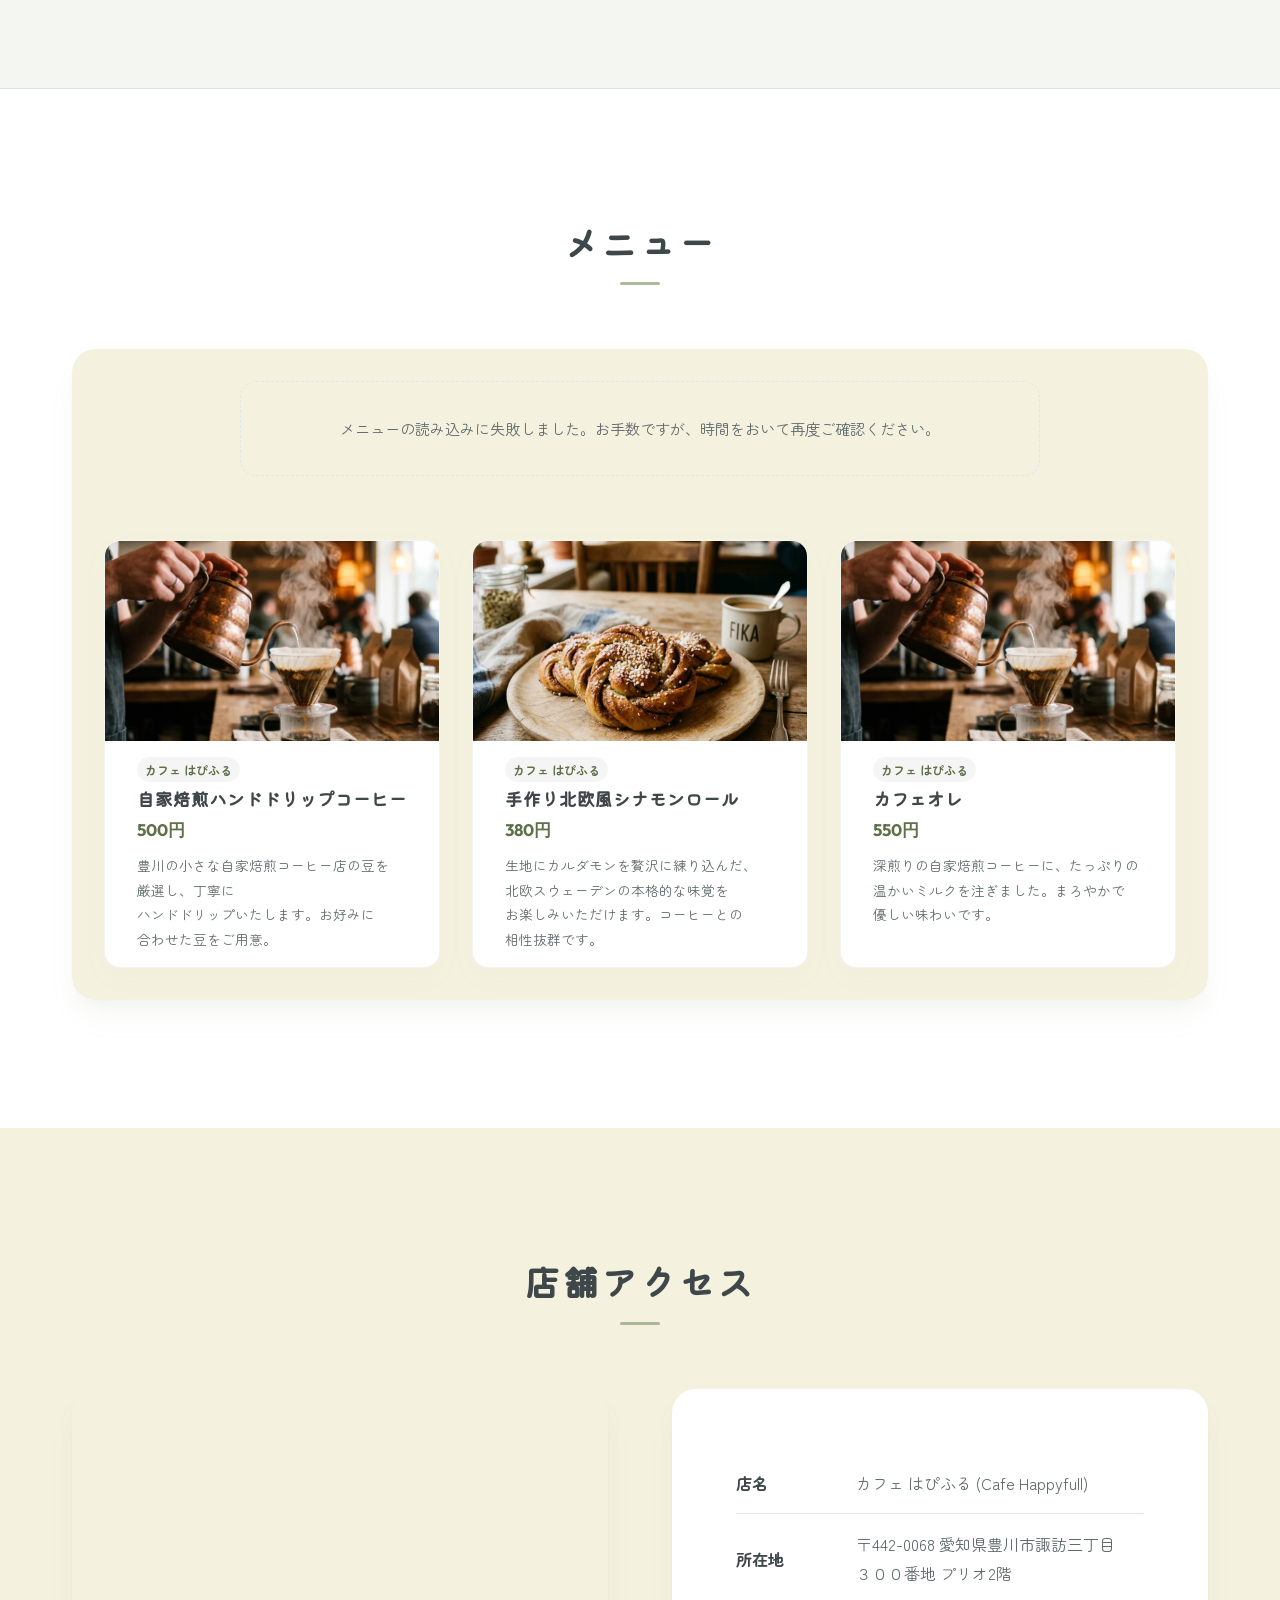
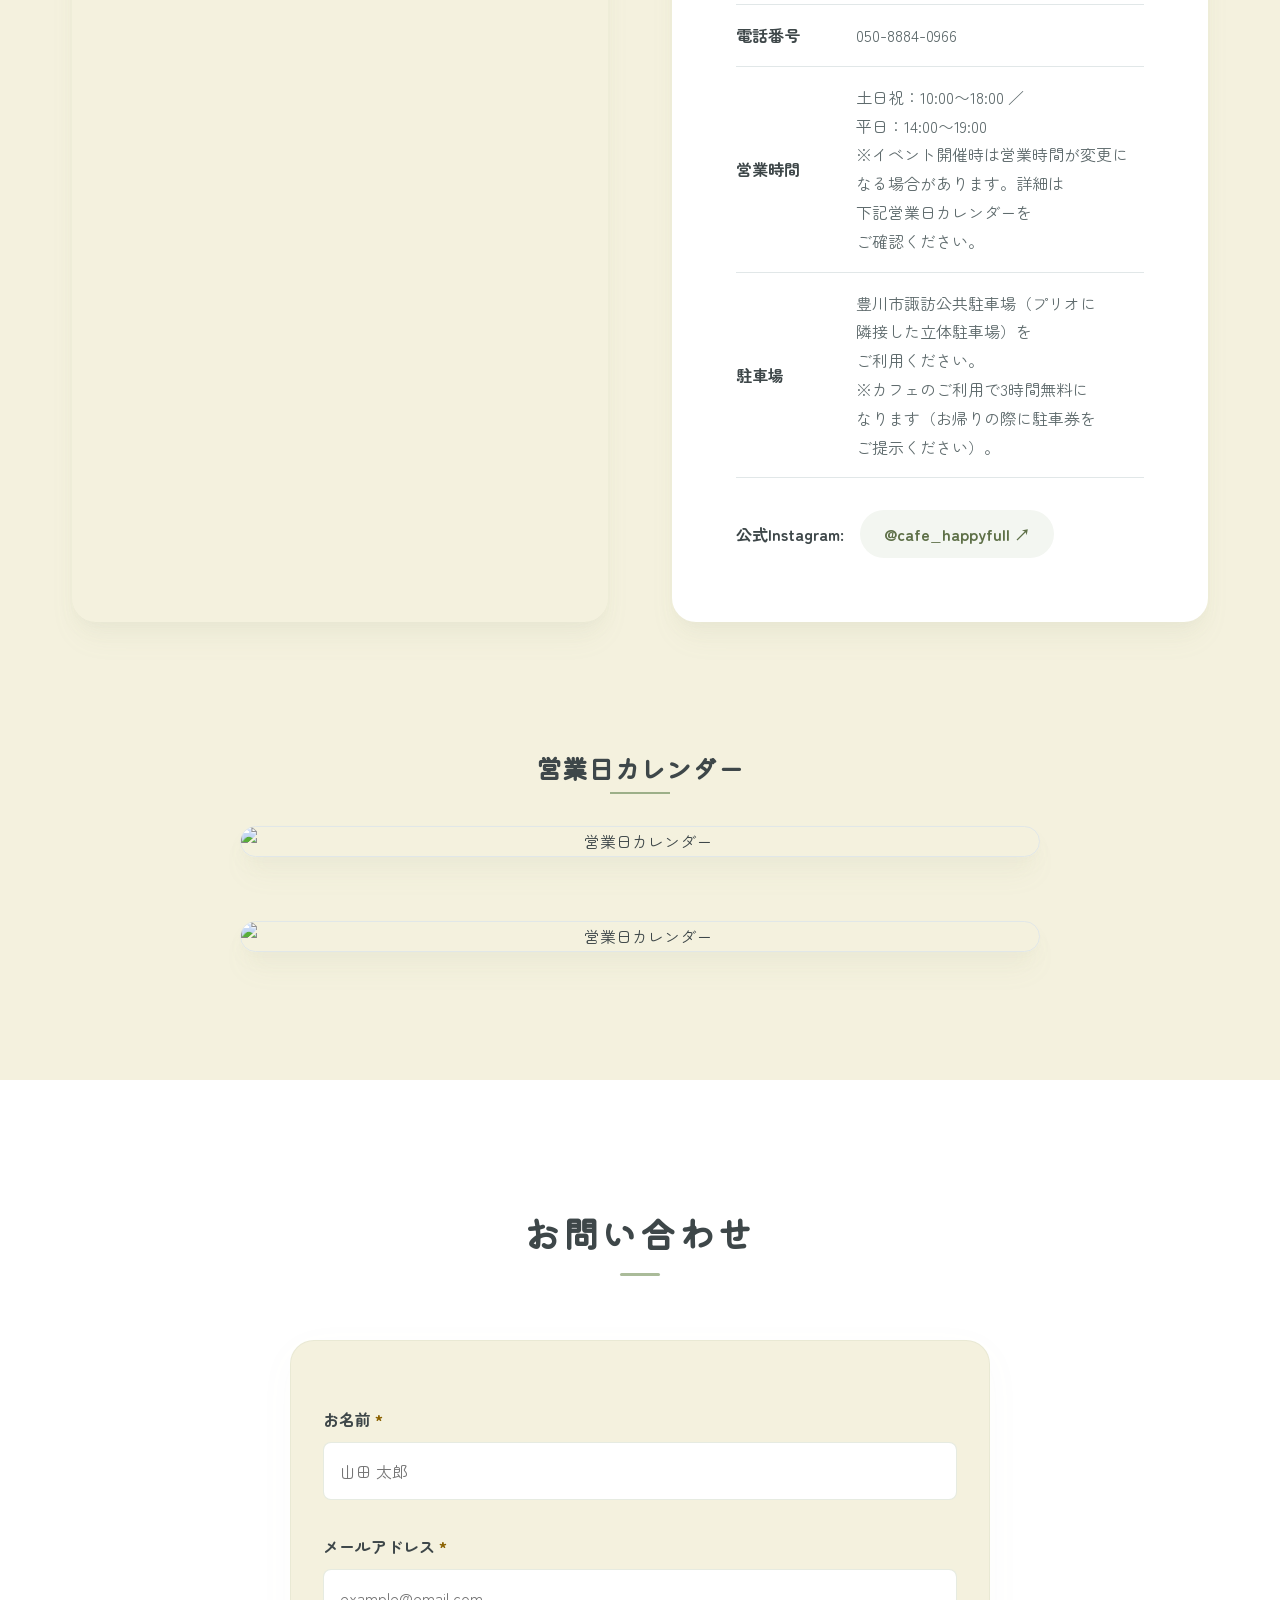
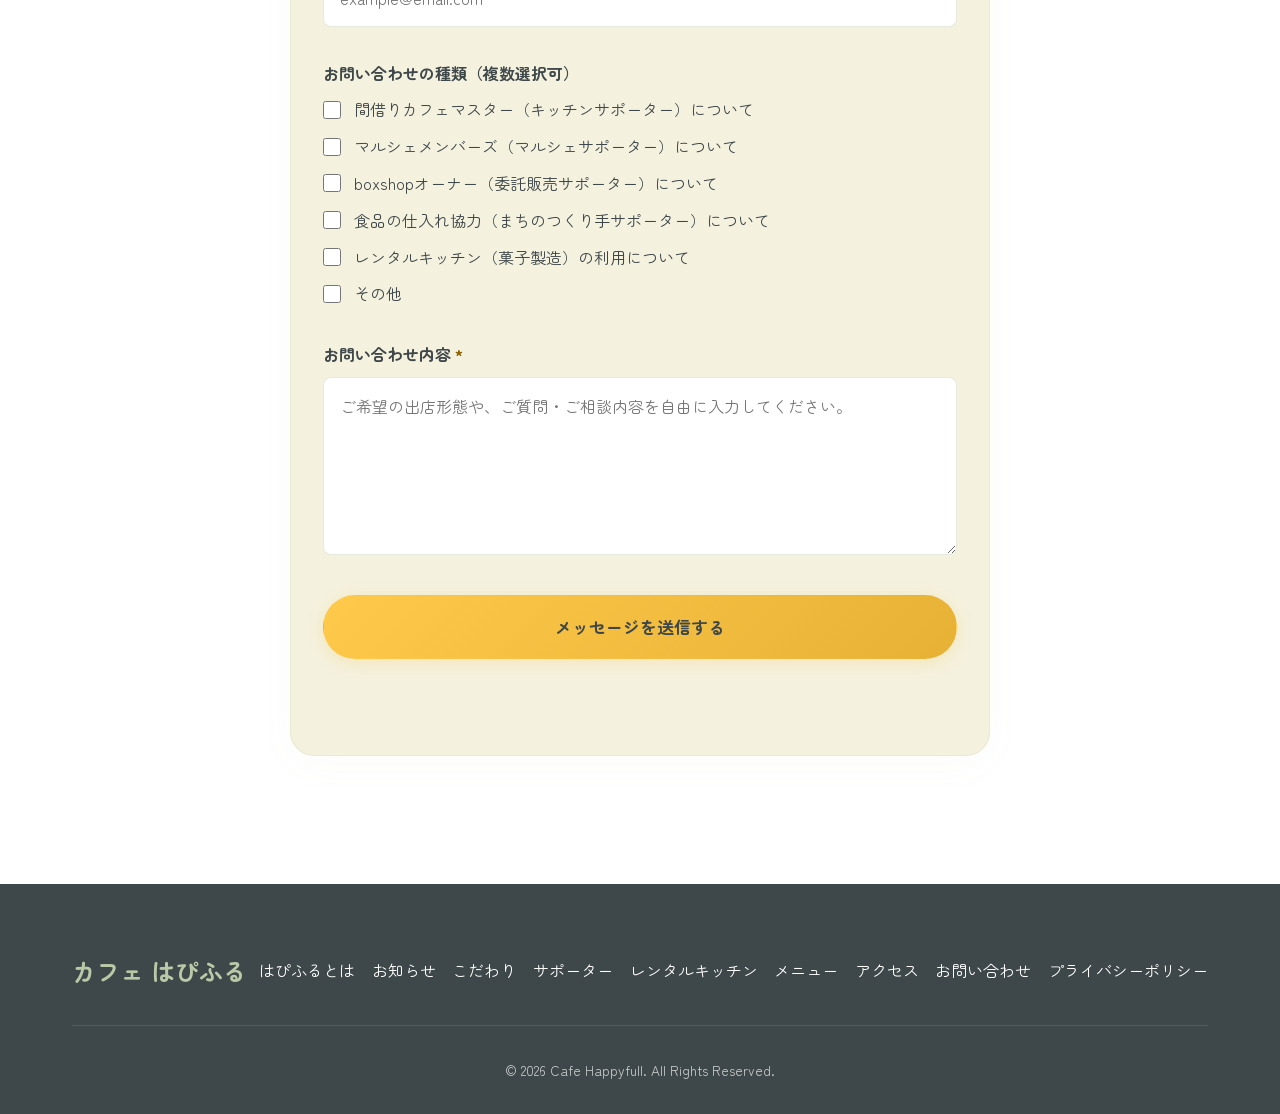
==== commit 247f657a: "feat: 「食品の委託販売」を「まちのつくり手サポーター」に改称し本掲載化する サービス名称が「食品の委託販売」から「まちのつくり手サポーター」に 変わったため、サポーター募集セクションの4枚目カー" ====
--- a/index.html
+++ b/index.html
@@ -261,8 +261,8 @@
           <span class="supporter-card__note">※絵画や衣服など、ボックスに収まらない作品も相談可能。</span>
         </div>
 
-        <!-- カード 4（サービス内容が未確定のため準備中として掲載） -->
-        <div class="supporter-card supporter-card--preparing">
+        <!-- カード 4 -->
+        <div class="supporter-card">
           <div class="supporter-card__icon">
             <svg class="supporter-icon" xmlns="http://www.w3.org/2000/svg" viewBox="0 0 24 24" fill="none"
               stroke="currentColor" stroke-width="1.5" stroke-linecap="round" stroke-linejoin="round">
@@ -271,12 +271,12 @@
               <path d="M16 10a4 4 0 0 1-8 0" />
             </svg>
           </div>
-          <h3 class="supporter-card__title"><span class="nobr">食品の</span><span class="nobr">委託販売</span></h3>
-          <span class="supporter-card__badge">委託販売サポーター</span>
+          <h3 class="supporter-card__title"><span class="nobr">食品の</span><span class="nobr">仕入れ協力</span></h3>
+          <span class="supporter-card__badge">まちのつくり手サポーター</span>
           <p class="supporter-card__desc">
-            手作りのお菓子や焼き菓子、加工食品などを店頭で委託販売できるサービスを準備しています。詳細が決まりましたら、あらためてご案内いたします。
-          </p>
-          <span class="supporter-card__note">※こちらのサービスは現在準備中です。</span>
+            『はぴふる』のおいしい珈琲や心あたたまるお菓子は、地域の素敵なお店や事業所のみなさまに支えられています。自慢の焼き菓子や加工食品を、『はぴふる』の店頭に並べてみませんか。自信を持ってお届けするパートナーとして、ご紹介させていただきます。
+          </p>
+          <span class="supporter-card__note">※お取り扱いの可否や条件は、商品を拝見したうえでご相談させていただきます。</span>
         </div>
       </div>
 
@@ -468,8 +468,8 @@
                 boxshopオーナー（委託販売サポーター）について
               </label>
               <label class="form__checkbox-label">
-                <input type="checkbox" name="categories[]" value="食品の委託販売(準備中)">
-                食品の委託販売（準備中）について
+                <input type="checkbox" name="categories[]" value="食品の仕入れ協力(まちのつくり手サポーター)">
+                食品の仕入れ協力（まちのつくり手サポーター）について
               </label>
               <label class="form__checkbox-label">
                 <input type="checkbox" name="categories[]" value="レンタルキッチン(菓子製造)の利用">
--- a/assets/css/style.css
+++ b/assets/css/style.css
@@ -618,45 +618,6 @@
   line-height: 1.7;
 }
 
-/* microCMSのリッチテキスト（HTMLタグ）が挿入された場合の崩れ防止 */
-.news__item-content h1,
-.news__item-content h2,
-.news__item-content h3,
-.news__item-content h4,
-.news__item-content h5,
-.news__item-content h6 {
-  font-size: 1.1rem !important;
-  font-weight: 700;
-  color: var(--text-dark) !important;
-  margin: 0.8rem 0 0.4rem 0 !important;
-  text-align: left !important;
-  border: none !important;
-  padding: 0 !important;
-}
-
-.news__item-content h1::after,
-.news__item-content h2::after {
-  display: none !important;
-}
-
-.news__item-content p {
-  margin-bottom: 0.5rem !important;
-  line-height: 1.7 !important;
-  font-weight: 500;
-  color: var(--text-muted);
-}
-
-.news__item-content p:last-child {
-  margin-bottom: 0 !important;
-}
-
-.news__item-content img {
-  max-width: 100% !important;
-  height: auto !important;
-  border-radius: var(--border-radius-sm);
-  margin: 0.5rem 0;
-}
-
 /* ==========================================================================
    Our Standards (こだわり)
    ========================================================================== */
@@ -796,15 +757,6 @@
   transform: translateY(-5px);
   box-shadow: 0 20px 45px rgba(156, 175, 136, 0.09);
   border-color: rgba(156, 175, 136, 0.4);
-}
-
-/* 準備中のサービスは、空状態（.empty-state）と同じ破線で
-   「まだ利用できない」ことを見た目でも区別する */
-.supporter-card--preparing {
-  border-style: dashed;
-  border-color: rgba(156, 175, 136, 0.4);
-  background-color: rgba(156, 175, 136, 0.04);
-  box-shadow: none;
 }
 
 .supporter-card__icon {
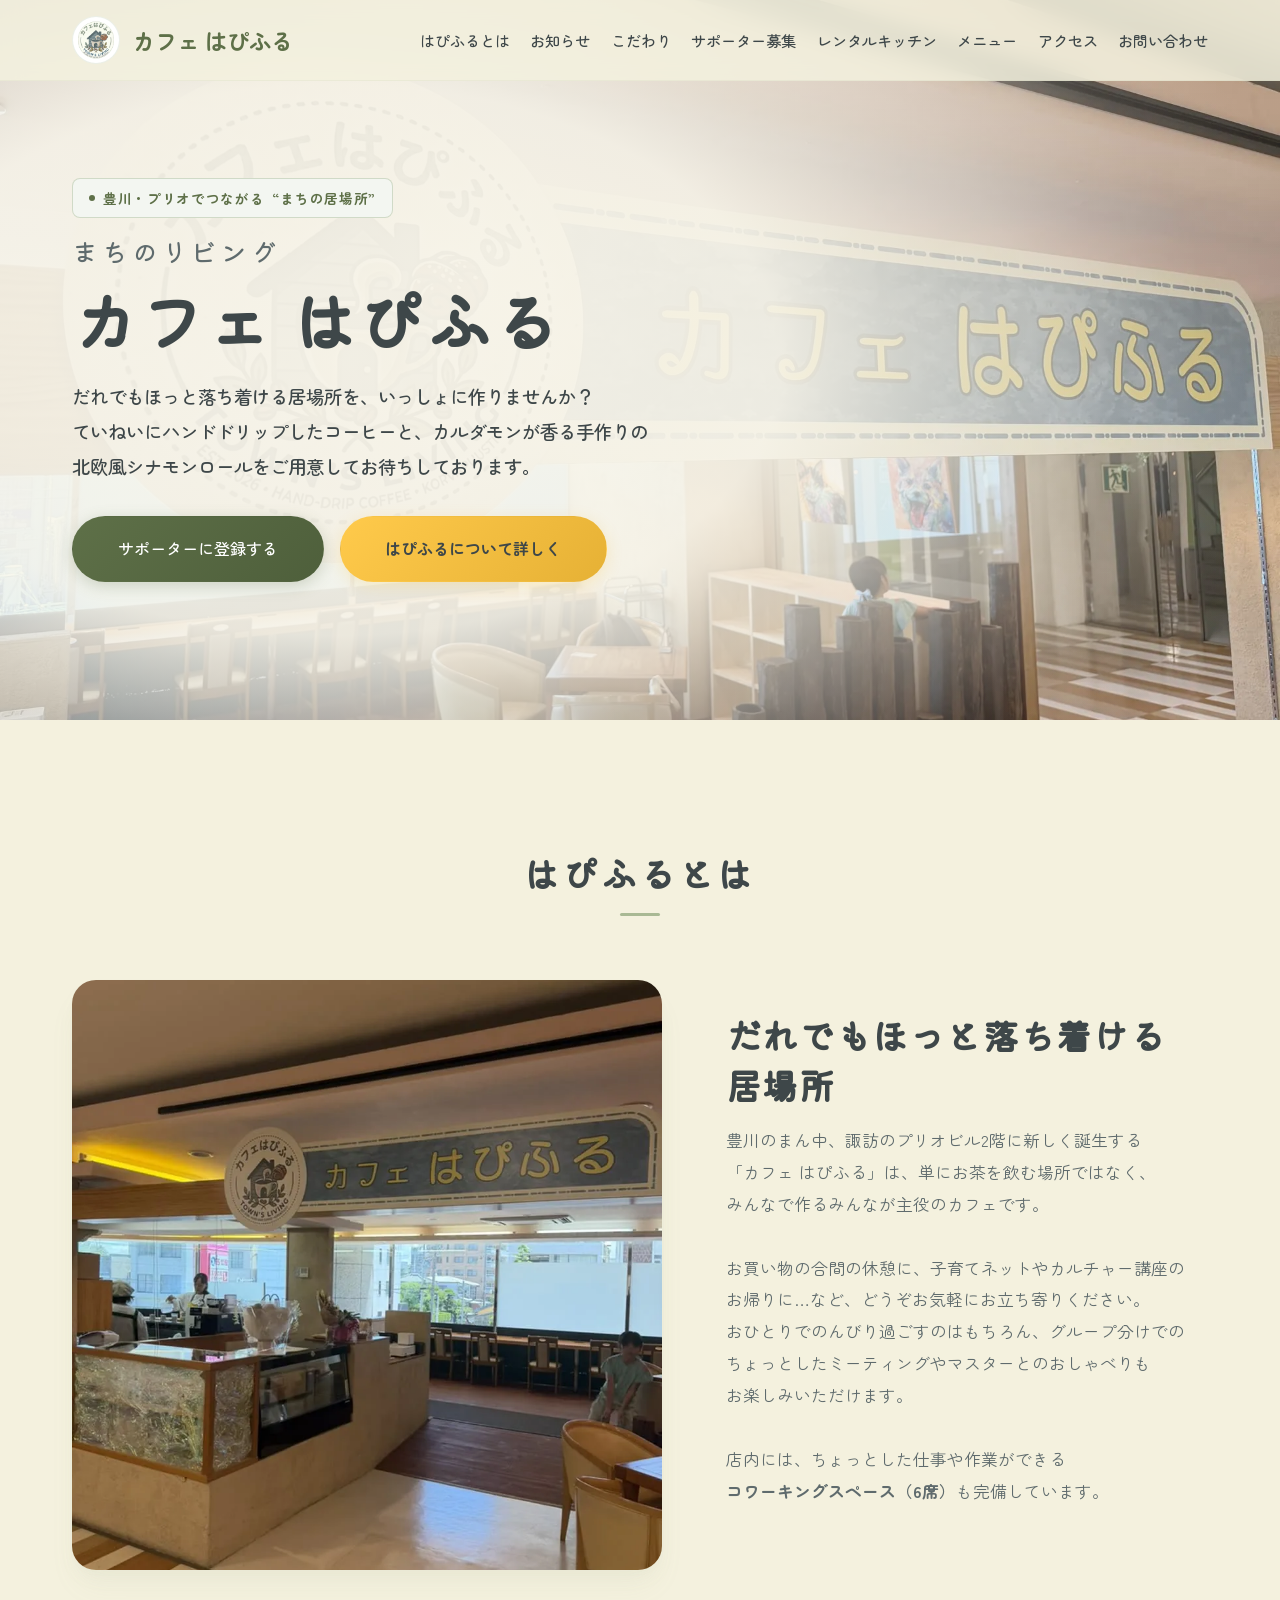
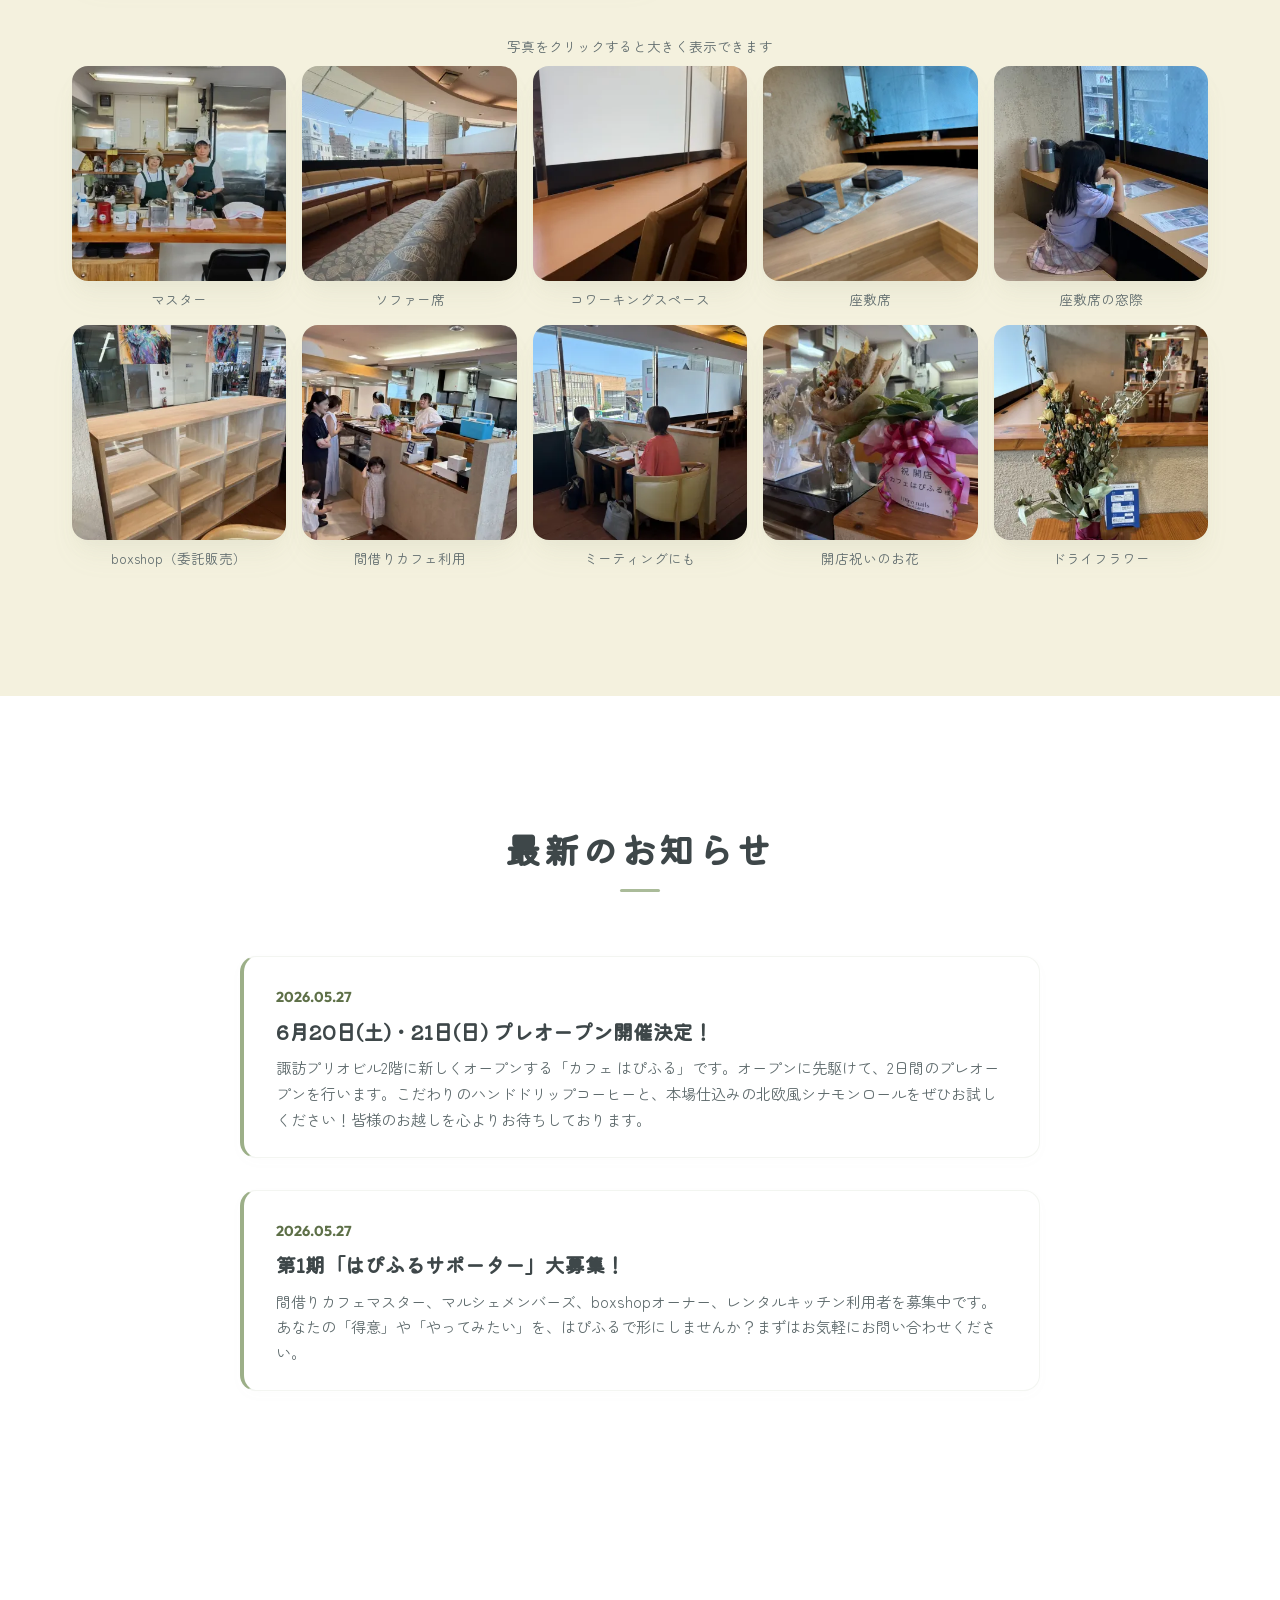
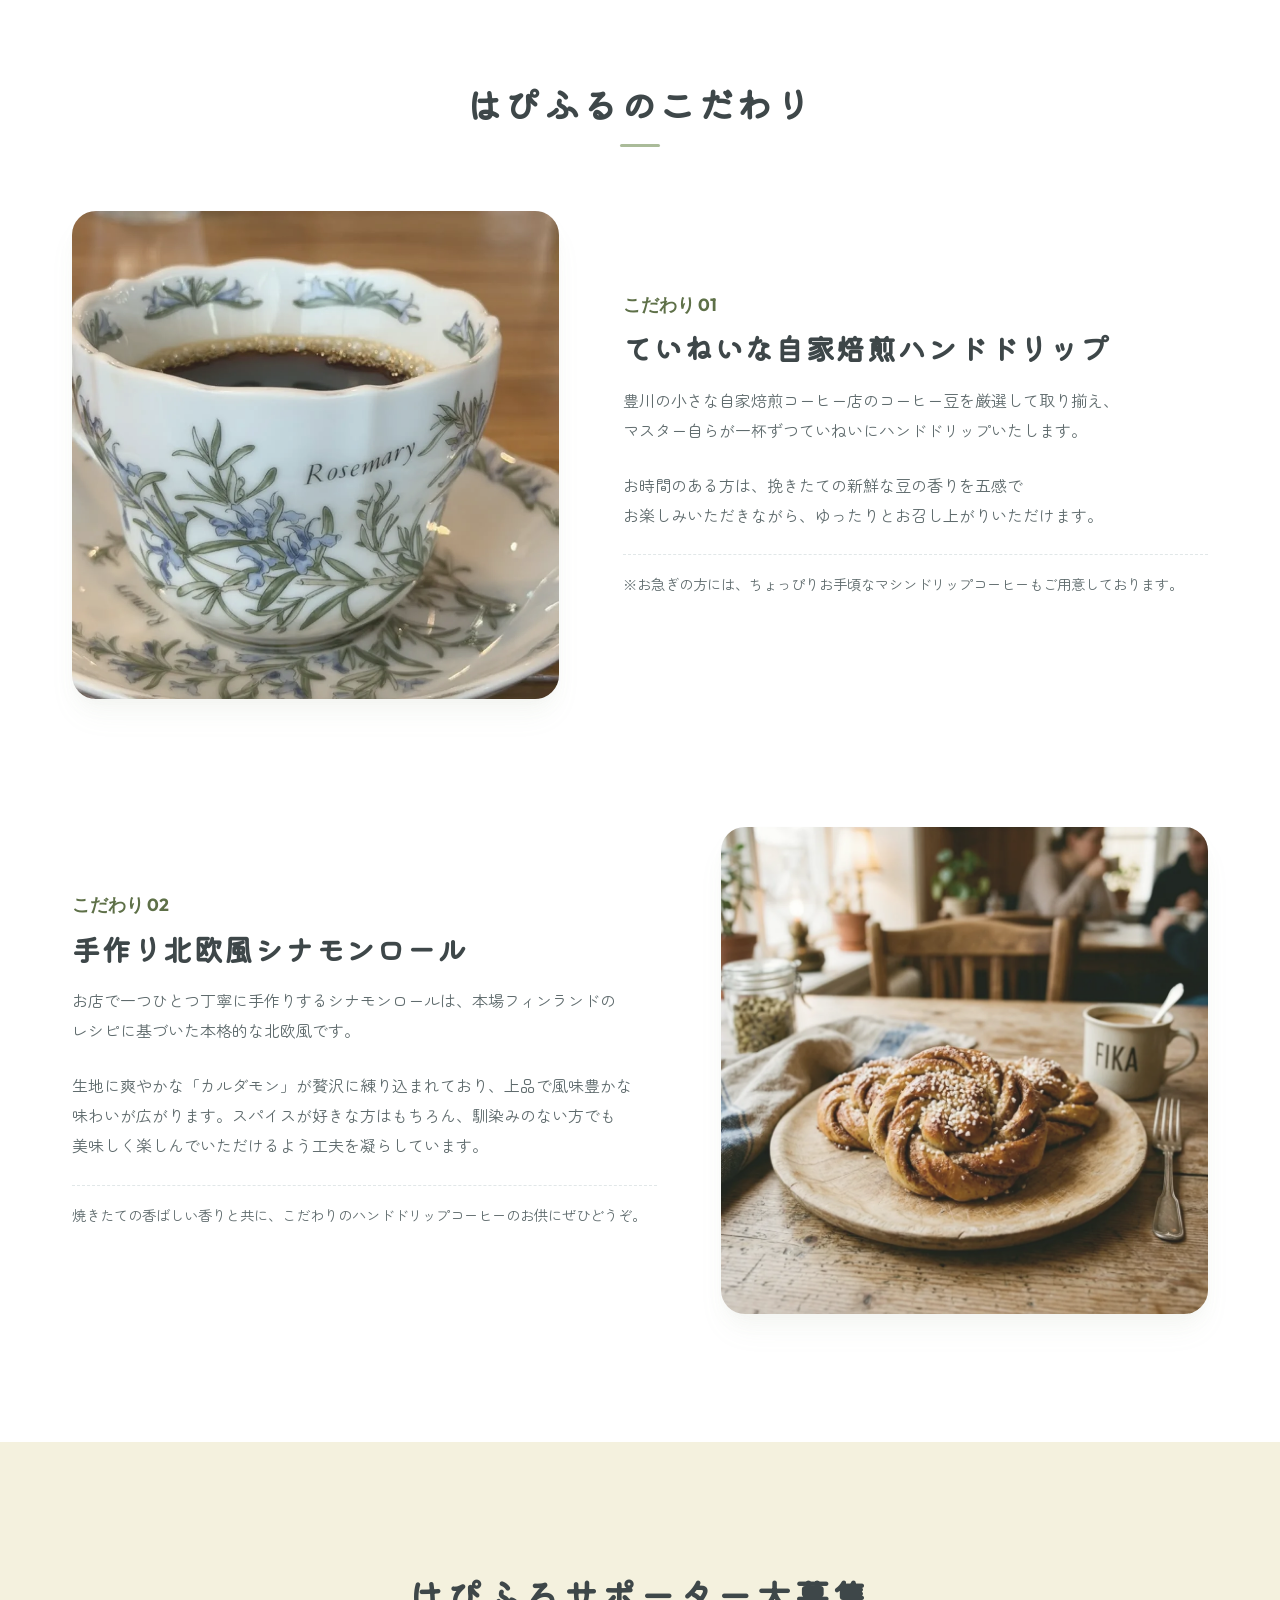
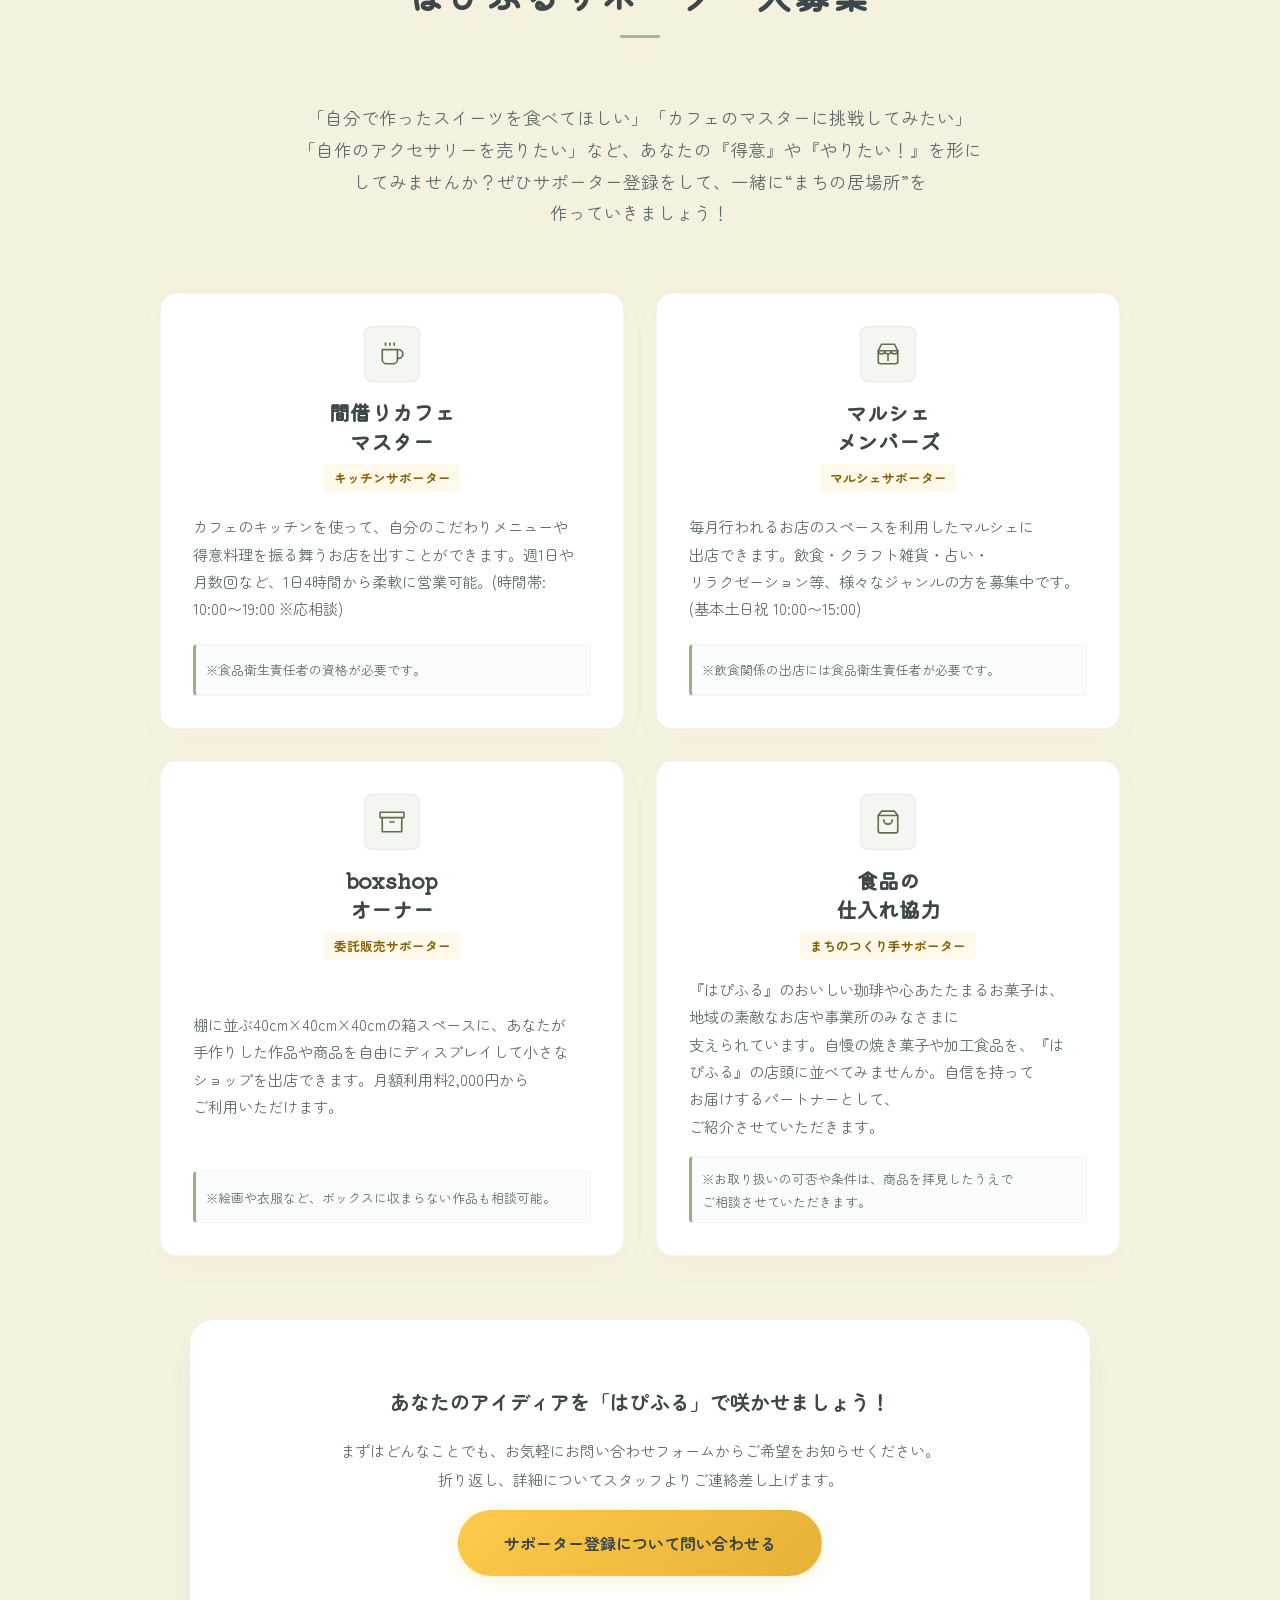
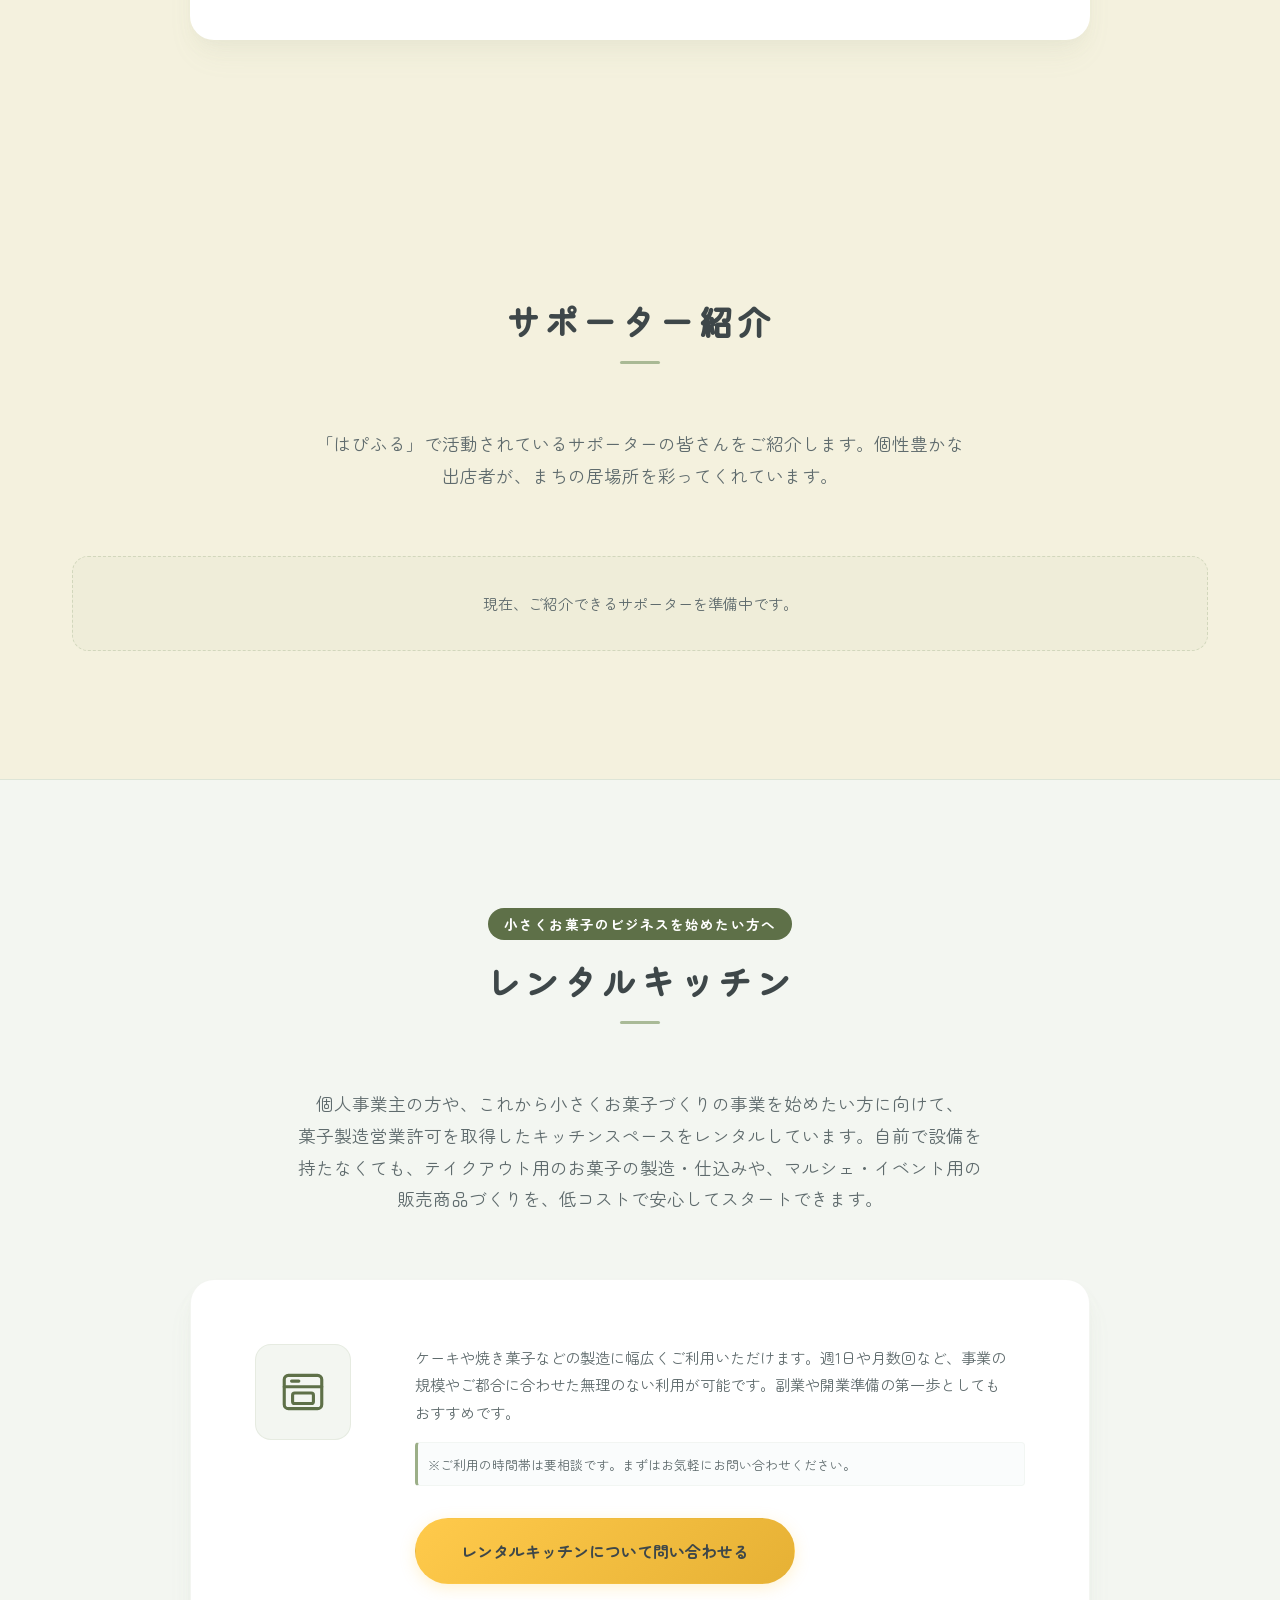
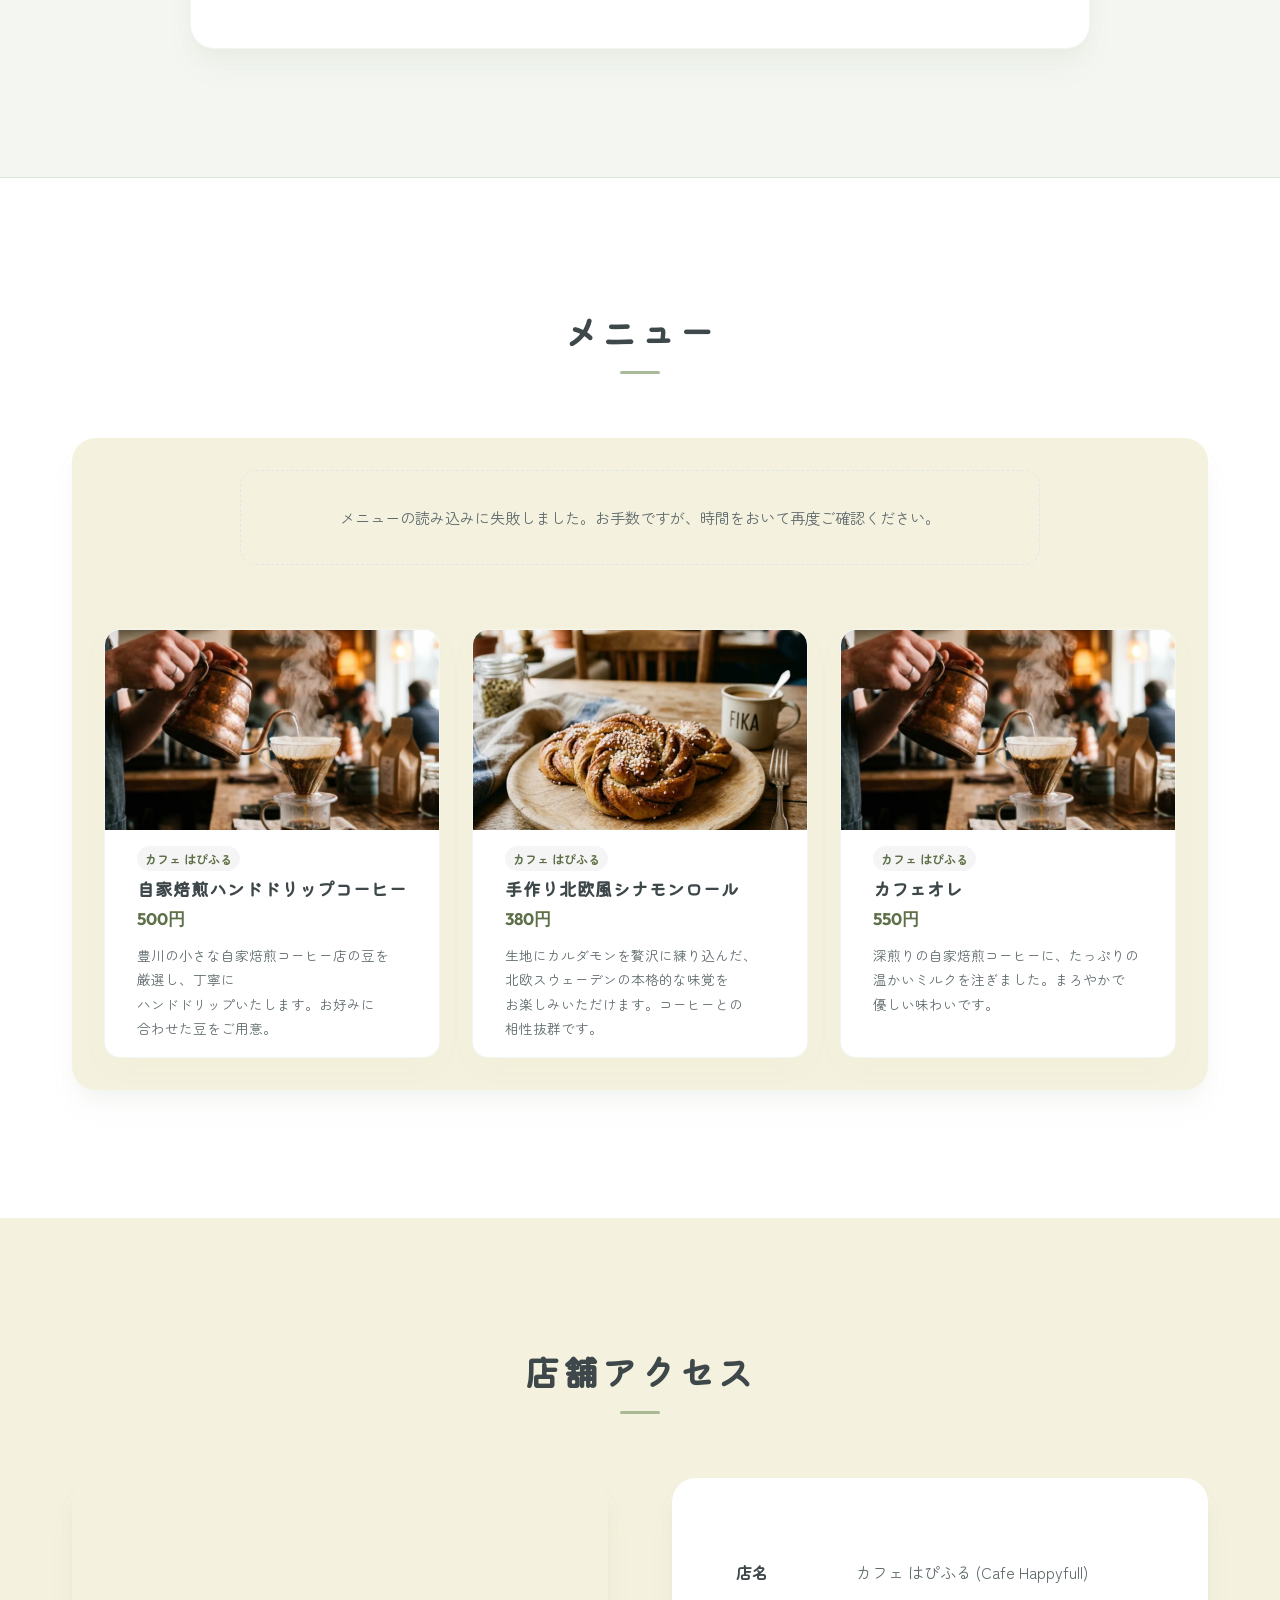
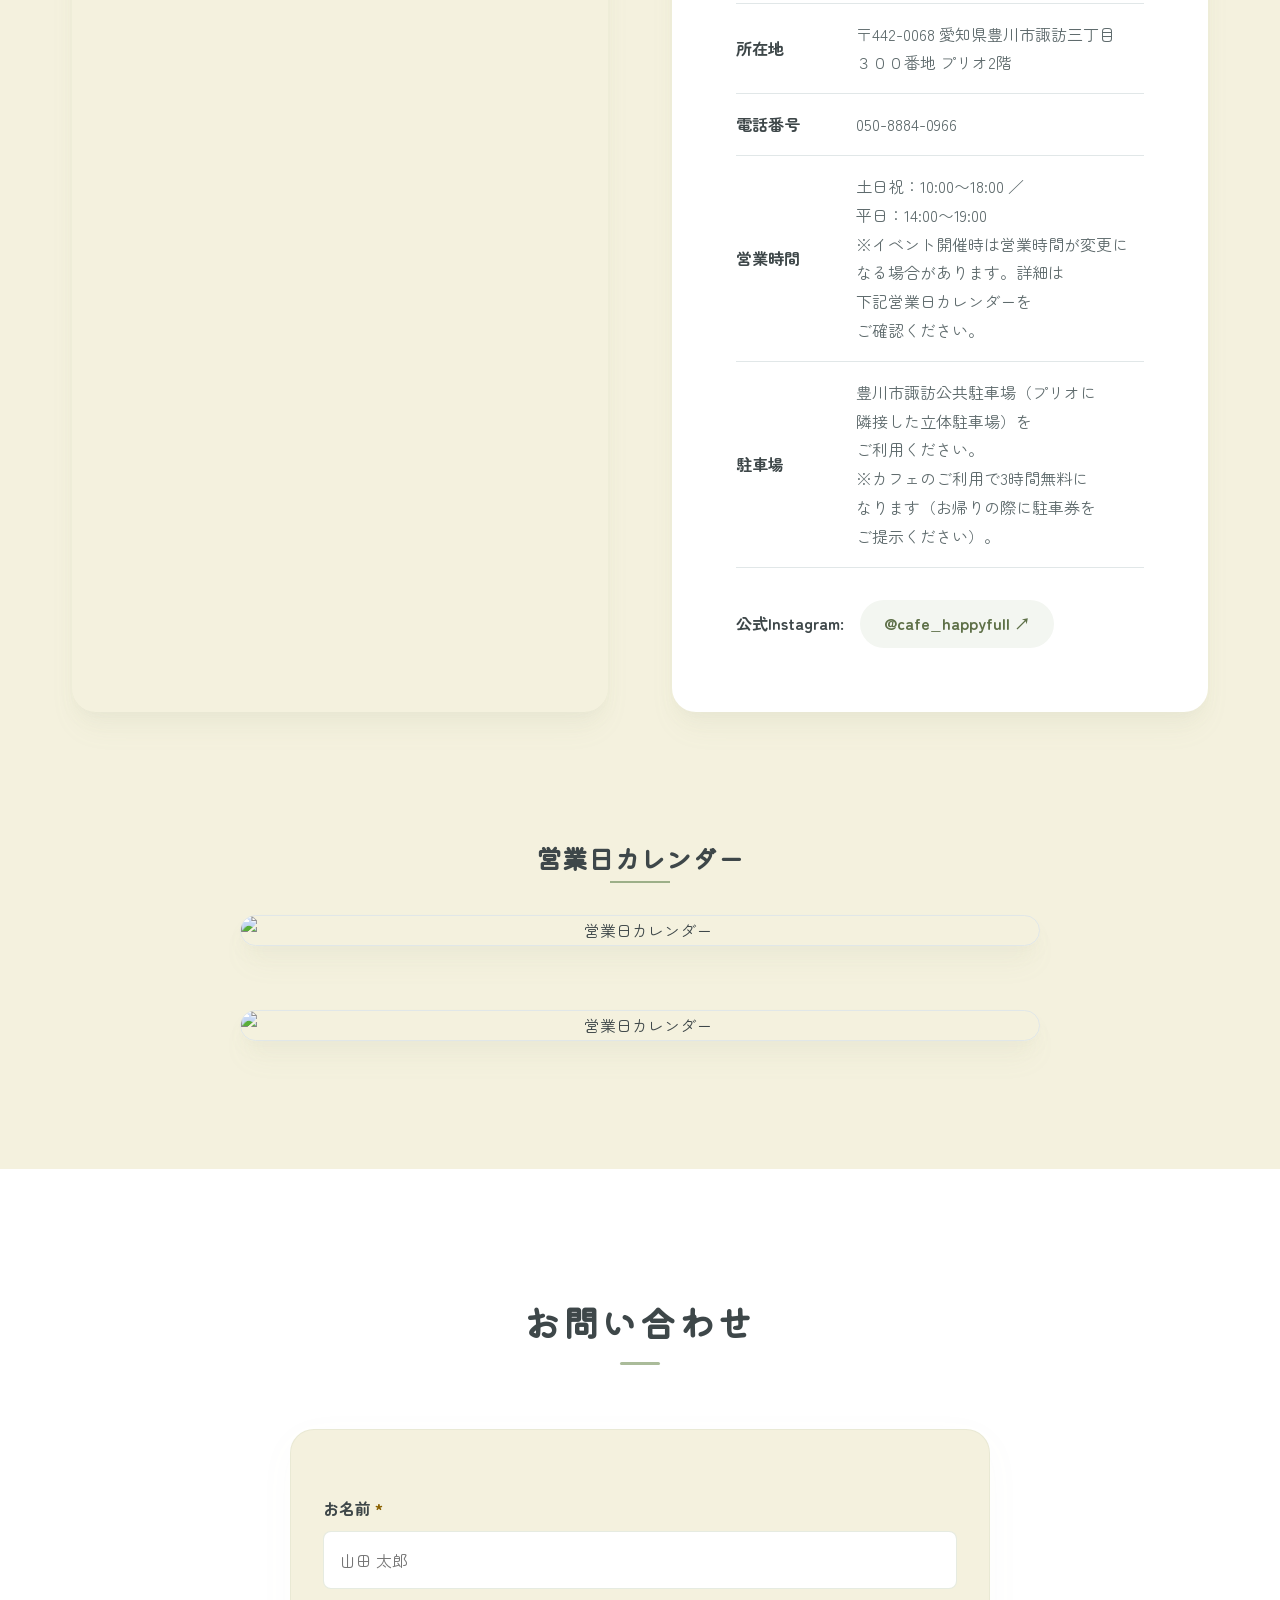
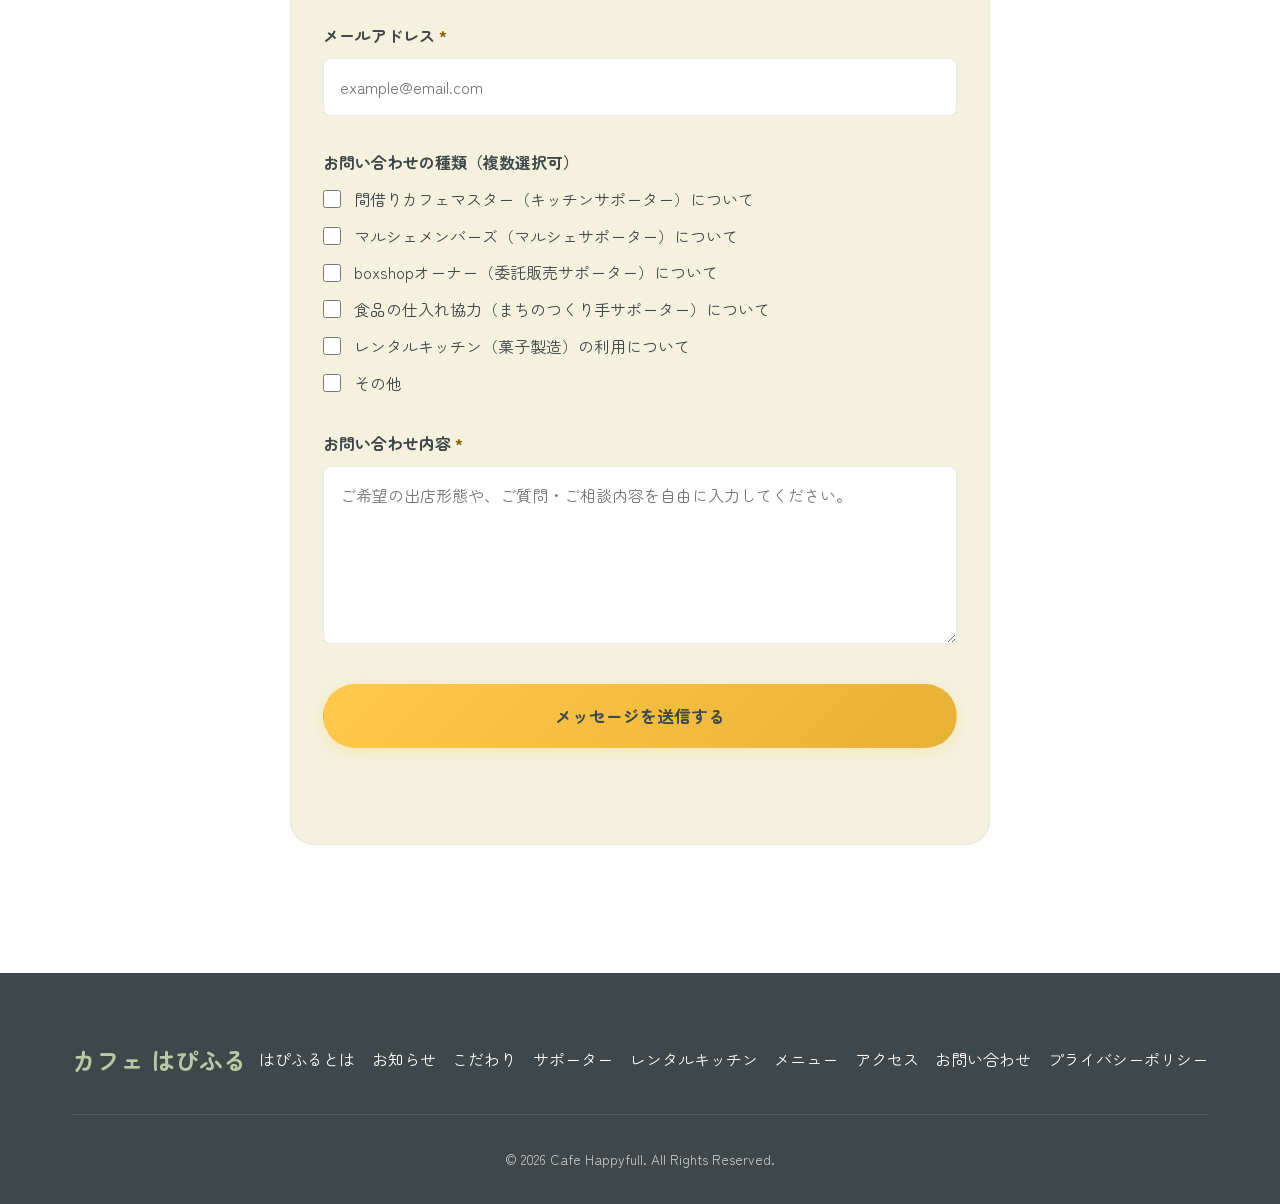
==== commit 0665c5a8: "feat: ギャラリーにキャプションと拡大表示を追加する 4枚目の座敷席写真をドライブの新しい写真（座敷席その2）に差し替えた。  10枚の写真が無言で並んでいるだけでは、木製の小上がりが座敷席として" ====
--- a/index.html
+++ b/index.html
@@ -109,17 +109,74 @@
         </div>
       </div>
 
+      <!-- SPではカーソルが変わらず拡大できることに気づけないため、文言で伝える -->
+      <p class="concept__gallery-hint">
+        <span class="concept__gallery-hint-pointer">写真をクリックすると大きく表示できます</span>
+        <span class="concept__gallery-hint-touch">写真をタップすると大きく表示できます</span>
+      </p>
+
+      <!-- 席・人 → サポーターの活動 → お店の風景 の順に並べ、キャプションで内容を明示する -->
       <div class="concept__gallery">
-        <div class="concept__gallery-item"><img src="assets/images/gallery-owner.webp" alt="はぴふるのスタッフ" loading="lazy"></div>
-        <div class="concept__gallery-item"><img src="assets/images/gallery-coworking.webp" alt="コワーキングスペース" loading="lazy"></div>
-        <div class="concept__gallery-item"><img src="assets/images/gallery-sofa.webp" alt="ソファー席" loading="lazy"></div>
-        <div class="concept__gallery-item"><img src="assets/images/gallery-zashiki-1.webp" alt="座敷席" loading="lazy"></div>
-        <div class="concept__gallery-item"><img src="assets/images/gallery-zashiki-2.webp" alt="座敷席の様子" loading="lazy"></div>
-        <div class="concept__gallery-item"><img src="assets/images/gallery-opening-2.webp" alt="店内に飾られたドライフラワー" loading="lazy"></div>
-        <div class="concept__gallery-item"><img src="assets/images/boxshop-photo.webp" alt="boxshopの委託販売棚" loading="lazy"></div>
-        <div class="concept__gallery-item"><img src="assets/images/gallery-meeting.webp" alt="店内でくつろぐお客様" loading="lazy"></div>
-        <div class="concept__gallery-item"><img src="assets/images/gallery-opening-1.webp" alt="開店祝いのお花" loading="lazy"></div>
-        <div class="concept__gallery-item"><img src="assets/images/gallery-register.webp" alt="レジカウンターに並ぶお客様" loading="lazy"></div>
+        <figure class="concept__gallery-item">
+          <button type="button" class="concept__gallery-thumb" data-large="assets/images/large/gallery-owner.webp">
+            <img src="assets/images/gallery-owner.webp" alt="はぴふるのマスター" loading="lazy">
+          </button>
+          <figcaption class="concept__gallery-caption">マスター</figcaption>
+        </figure>
+        <figure class="concept__gallery-item">
+          <button type="button" class="concept__gallery-thumb" data-large="assets/images/large/gallery-sofa.webp">
+            <img src="assets/images/gallery-sofa.webp" alt="窓際のソファー席" loading="lazy">
+          </button>
+          <figcaption class="concept__gallery-caption">ソファー席</figcaption>
+        </figure>
+        <figure class="concept__gallery-item">
+          <button type="button" class="concept__gallery-thumb" data-large="assets/images/large/gallery-coworking.webp">
+            <img src="assets/images/gallery-coworking.webp" alt="6席のコワーキングスペース" loading="lazy">
+          </button>
+          <figcaption class="concept__gallery-caption">コワーキングスペース</figcaption>
+        </figure>
+        <figure class="concept__gallery-item">
+          <button type="button" class="concept__gallery-thumb" data-large="assets/images/large/gallery-zashiki-1.webp">
+            <img src="assets/images/gallery-zashiki-1.webp" alt="丸テーブルを置いた座敷席" loading="lazy">
+          </button>
+          <figcaption class="concept__gallery-caption">座敷席</figcaption>
+        </figure>
+        <figure class="concept__gallery-item">
+          <button type="button" class="concept__gallery-thumb" data-large="assets/images/large/gallery-zashiki-2.webp">
+            <img src="assets/images/gallery-zashiki-2.webp" alt="座敷席の窓際カウンターでくつろぐ様子" loading="lazy">
+          </button>
+          <figcaption class="concept__gallery-caption">座敷席の窓際</figcaption>
+        </figure>
+        <figure class="concept__gallery-item">
+          <button type="button" class="concept__gallery-thumb" data-large="assets/images/large/boxshop-photo.webp">
+            <img src="assets/images/boxshop-photo.webp" alt="boxshopの委託販売棚" loading="lazy">
+          </button>
+          <figcaption class="concept__gallery-caption">boxshop（委託販売）</figcaption>
+        </figure>
+        <figure class="concept__gallery-item">
+          <button type="button" class="concept__gallery-thumb" data-large="assets/images/large/gallery-register.webp">
+            <img src="assets/images/gallery-register.webp" alt="間借りカフェの出店中にカウンターへ並ぶお客様" loading="lazy">
+          </button>
+          <figcaption class="concept__gallery-caption">間借りカフェ利用</figcaption>
+        </figure>
+        <figure class="concept__gallery-item">
+          <button type="button" class="concept__gallery-thumb" data-large="assets/images/large/gallery-meeting.webp">
+            <img src="assets/images/gallery-meeting.webp" alt="窓際の席で打ち合わせをするお客様" loading="lazy">
+          </button>
+          <figcaption class="concept__gallery-caption">ミーティングにも</figcaption>
+        </figure>
+        <figure class="concept__gallery-item">
+          <button type="button" class="concept__gallery-thumb" data-large="assets/images/large/gallery-opening-1.webp">
+            <img src="assets/images/gallery-opening-1.webp" alt="開店祝いのお花" loading="lazy">
+          </button>
+          <figcaption class="concept__gallery-caption">開店祝いのお花</figcaption>
+        </figure>
+        <figure class="concept__gallery-item">
+          <button type="button" class="concept__gallery-thumb" data-large="assets/images/large/gallery-opening-2.webp">
+            <img src="assets/images/gallery-opening-2.webp" alt="店内に飾られたドライフラワー" loading="lazy">
+          </button>
+          <figcaption class="concept__gallery-caption">ドライフラワー</figcaption>
+        </figure>
       </div>
     </div>
   </section>
@@ -537,6 +594,30 @@
   </div>
 
   <!-- ==========================================
+     Gallery Lightbox (ギャラリー写真の拡大表示)
+     サムネイルは正方形にトリミングしてあるため、元の構図を見せる手段として用意する
+     ========================================== -->
+  <div id="js-gallery-lightbox" class="lightbox gallery-lightbox">
+    <div class="lightbox__overlay" id="js-gallery-lightbox-overlay"></div>
+    <div class="lightbox__panel" role="dialog" aria-modal="true" aria-label="写真の拡大表示">
+      <div class="lightbox__bar">
+        <button type="button" id="js-gallery-lightbox-close" class="lightbox__close" aria-label="閉じる">&times;</button>
+      </div>
+      <div class="gallery-lightbox__stage">
+        <button type="button" id="js-gallery-lightbox-prev" class="gallery-lightbox__nav gallery-lightbox__nav--prev"
+          aria-label="前の写真">&#10094;</button>
+        <img id="js-gallery-lightbox-img" src="" alt="">
+        <button type="button" id="js-gallery-lightbox-next" class="gallery-lightbox__nav gallery-lightbox__nav--next"
+          aria-label="次の写真">&#10095;</button>
+      </div>
+      <p class="gallery-lightbox__caption">
+        <span id="js-gallery-lightbox-caption"></span>
+        <span id="js-gallery-lightbox-counter" class="gallery-lightbox__counter"></span>
+      </p>
+    </div>
+  </div>
+
+  <!-- ==========================================
      Privacy Policy Modal (モーダル)
      ========================================== -->
   <div id="js-privacy-modal" class="modal">
--- a/assets/css/style.css
+++ b/assets/css/style.css
@@ -511,13 +511,57 @@
   margin-top: var(--spacing-lg);
 }
 
+.concept__gallery-hint {
+  margin: var(--spacing-lg) 0 var(--spacing-xs);
+  text-align: center;
+  font-size: 0.85rem;
+  color: var(--text-muted);
+}
+
+/* 見出しとの間隔はヒント側で確保しているので、直後のギャラリーは詰める */
+.concept__gallery-hint + .concept__gallery {
+  margin-top: 0;
+}
+
+/* タッチ環境では「タップ」に言い換える */
+.concept__gallery-hint-touch {
+  display: none;
+}
+
+@media (hover: none) {
+  .concept__gallery-hint-pointer {
+    display: none;
+  }
+
+  .concept__gallery-hint-touch {
+    display: inline;
+  }
+}
+
+/* figure 要素なのでブラウザ既定のマージンを打ち消す */
 .concept__gallery-item {
+  margin: 0;
+}
+
+/* クリックで拡大表示するのでボタン。ブラウザ既定の見た目を打ち消す */
+.concept__gallery-thumb {
+  display: block;
+  width: 100%;
+  padding: 0;
+  border: none;
+  background: none;
+  cursor: zoom-in;
   aspect-ratio: 1 / 1;
   border-radius: var(--border-radius-md);
   overflow: hidden;
   box-shadow: var(--box-shadow-soft);
 }
 
+.concept__gallery-thumb:focus-visible {
+  outline: 2px solid var(--primary-deep);
+  outline-offset: 3px;
+}
+
 .concept__gallery-item img {
   width: 100%;
   height: 100%;
@@ -527,6 +571,14 @@
 
 .concept__gallery-item:hover img {
   transform: scale(1.05);
+}
+
+.concept__gallery-caption {
+  margin-top: var(--spacing-xs);
+  font-size: 0.85rem;
+  line-height: 1.5;
+  color: var(--text-muted);
+  text-align: center;
 }
 
 /* ==========================================================================
@@ -1939,6 +1991,81 @@
   display: none;
 }
 
+/* --------------------------------------------------------------------------
+   Gallery Lightbox
+   メニュー表のライトボックス（.lightbox）を土台に、画像を画面内に収めて表示し、
+   前後送りとキャプションを足したもの
+   -------------------------------------------------------------------------- */
+
+.gallery-lightbox__stage {
+  position: relative;
+  display: flex;
+  align-items: center;
+  justify-content: center;
+  flex: 1 1 auto;
+  min-height: 0;
+}
+
+.gallery-lightbox__stage img {
+  display: block;
+  max-width: 100%;
+  max-height: 78vh;
+  width: auto;
+  height: auto;
+  border-radius: var(--border-radius-md);
+  background-color: #fff;
+}
+
+.gallery-lightbox__nav {
+  position: absolute;
+  top: 50%;
+  transform: translateY(-50%);
+  display: flex;
+  align-items: center;
+  justify-content: center;
+  width: 44px;
+  height: 44px;
+  font-size: 1.6rem;
+  line-height: 1;
+  color: #fff;
+  background-color: rgba(62, 71, 73, 0.55);
+  border: none;
+  border-radius: 50%;
+  cursor: pointer;
+  transition: background-color 0.2s ease;
+}
+
+.gallery-lightbox__nav:hover {
+  background-color: rgba(62, 71, 73, 0.85);
+}
+
+.gallery-lightbox__nav:focus-visible {
+  outline: 2px solid #fff;
+  outline-offset: 2px;
+}
+
+.gallery-lightbox__nav--prev {
+  left: 0.6rem;
+}
+
+.gallery-lightbox__nav--next {
+  right: 0.6rem;
+}
+
+.gallery-lightbox__caption {
+  flex-shrink: 0;
+  margin: var(--spacing-xs) 0 0;
+  text-align: center;
+  color: #fff;
+  font-size: 0.95rem;
+}
+
+.gallery-lightbox__counter {
+  margin-left: 0.8em;
+  font-size: 0.8rem;
+  opacity: 0.75;
+}
+
 @media (max-width: 768px) {
   /* SPでは幅に合わせず高さ基準で拡大し、横スクロールで読ませる */
   .lightbox__scroll img {
@@ -1954,6 +2081,25 @@
     text-align: center;
     color: #fff;
     font-size: 0.8rem;
+  }
+
+  /* ギャラリーは画像を画面内に収めるため、SPでも横スクロールのヒントは出さない */
+  .gallery-lightbox .lightbox__hint {
+    display: none;
+  }
+
+  .gallery-lightbox__nav {
+    width: 38px;
+    height: 38px;
+    font-size: 1.3rem;
+  }
+
+  .gallery-lightbox__nav--prev {
+    left: 0.2rem;
+  }
+
+  .gallery-lightbox__nav--next {
+    right: 0.2rem;
   }
 }
 
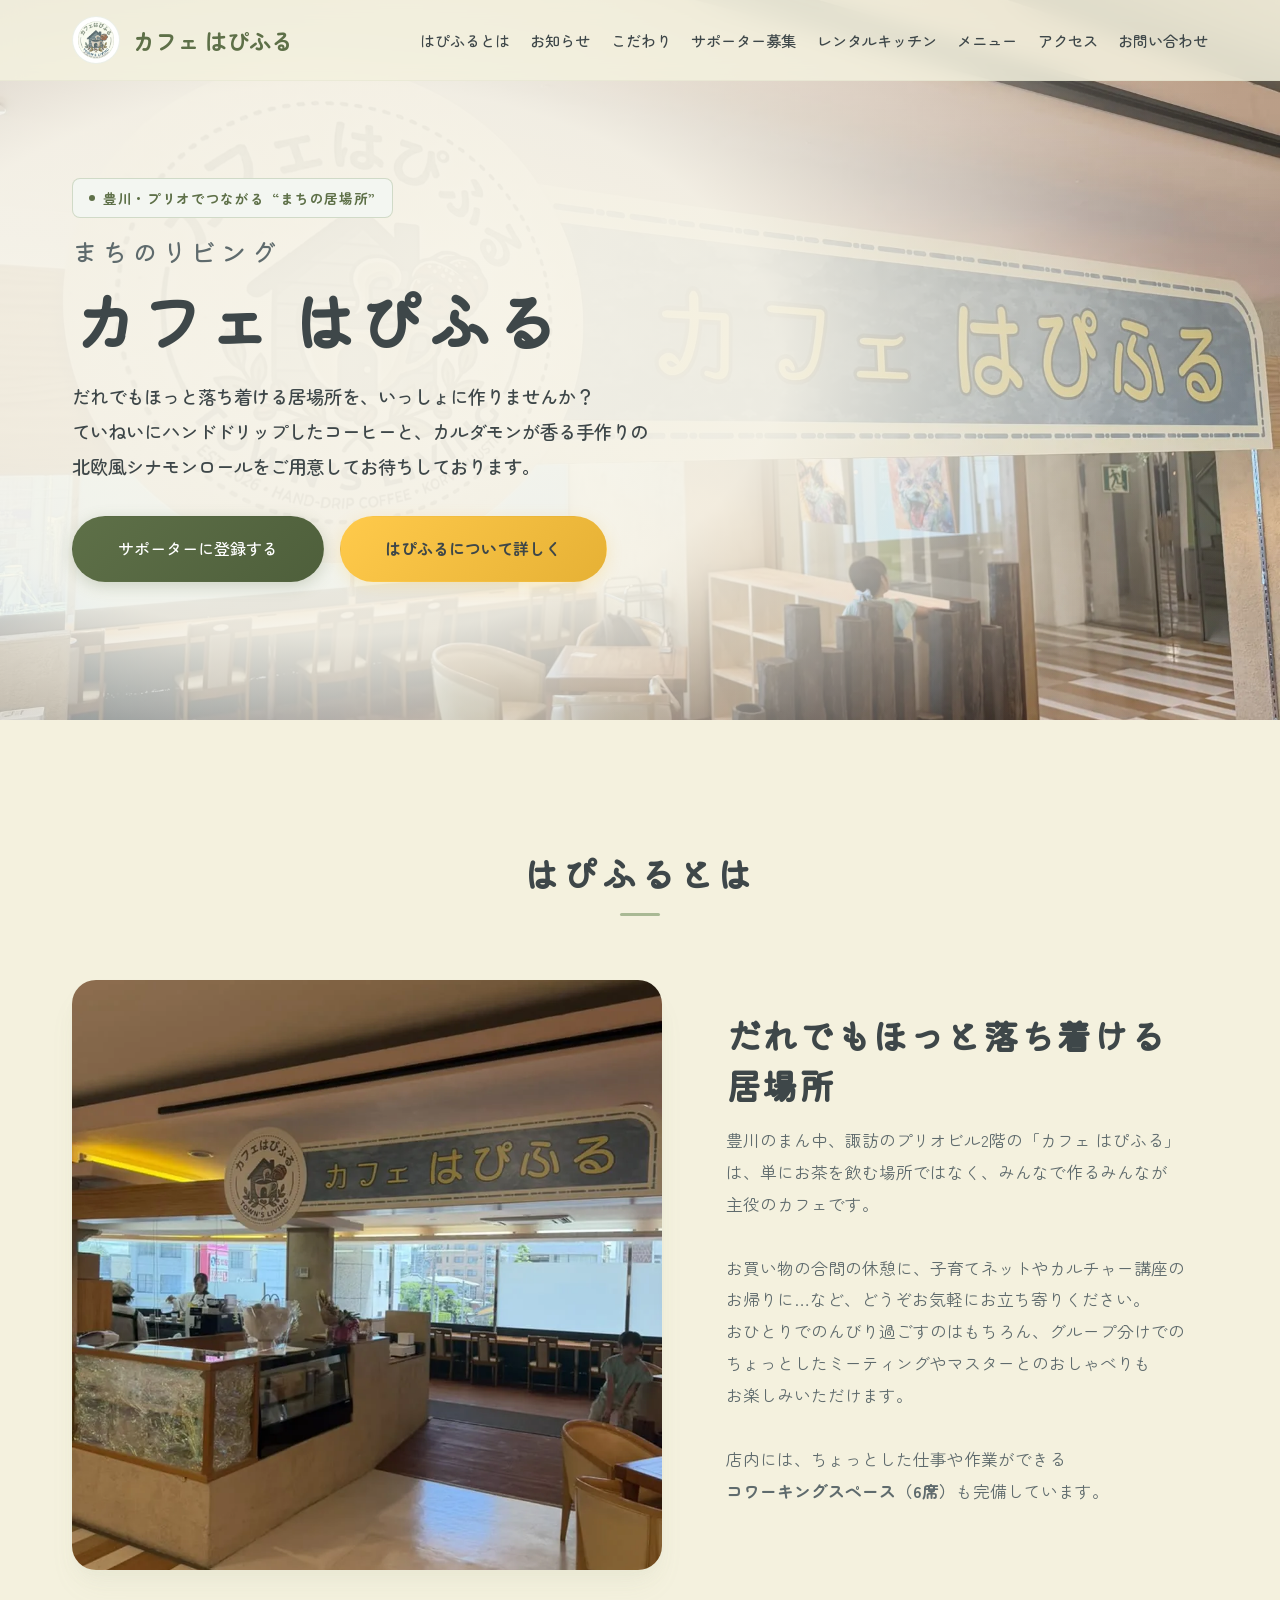
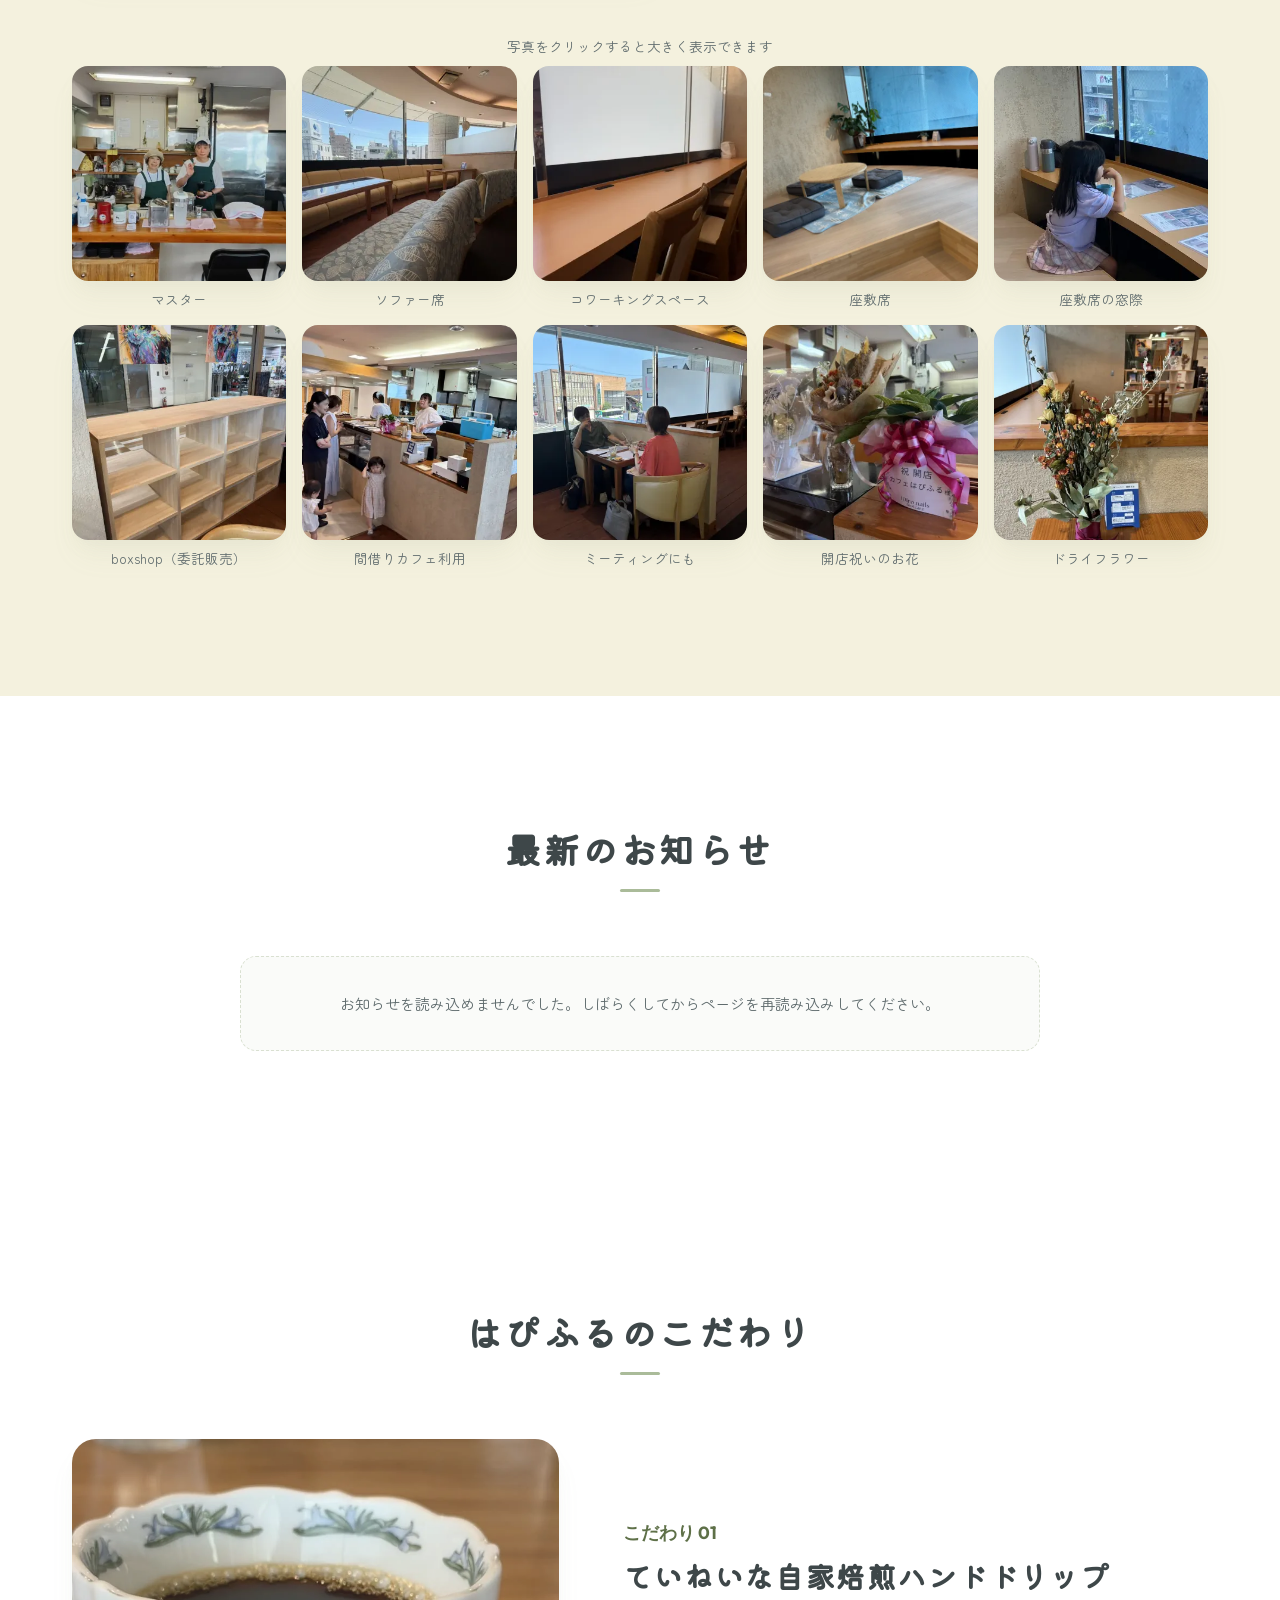
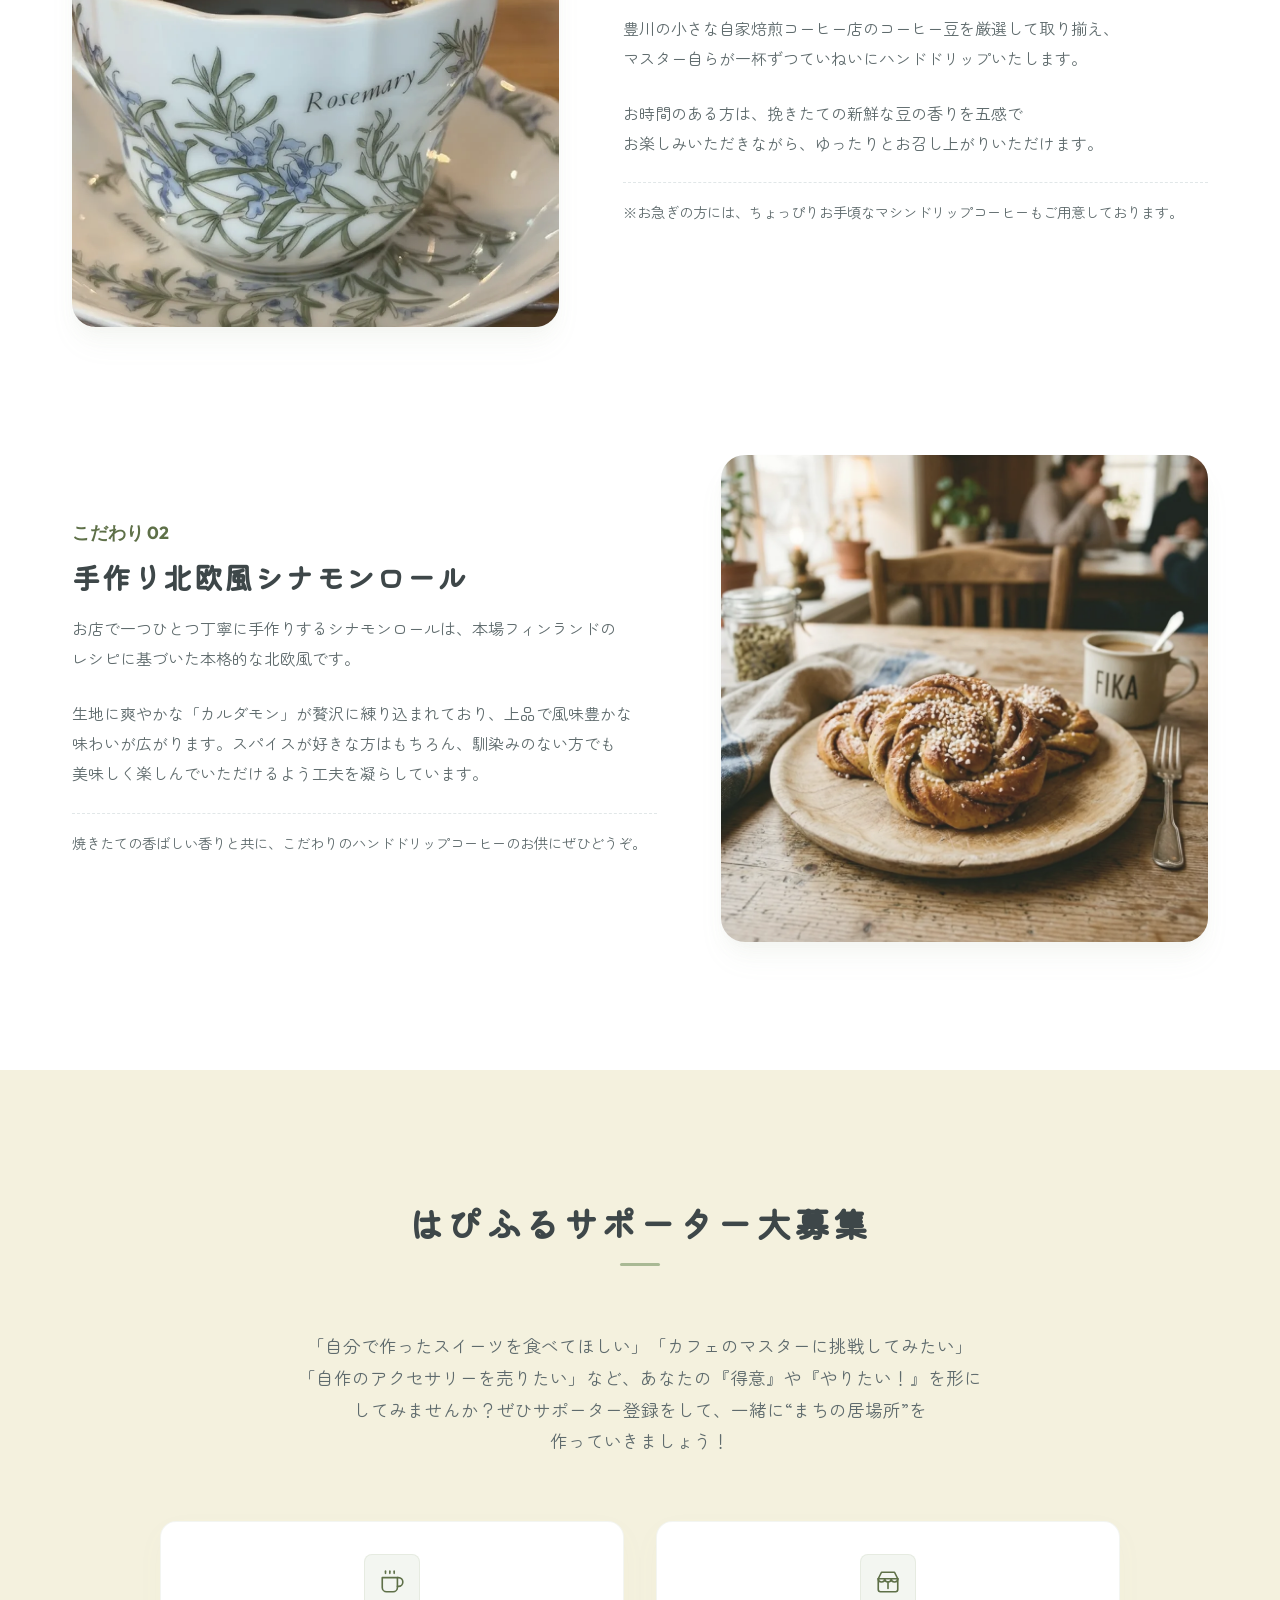
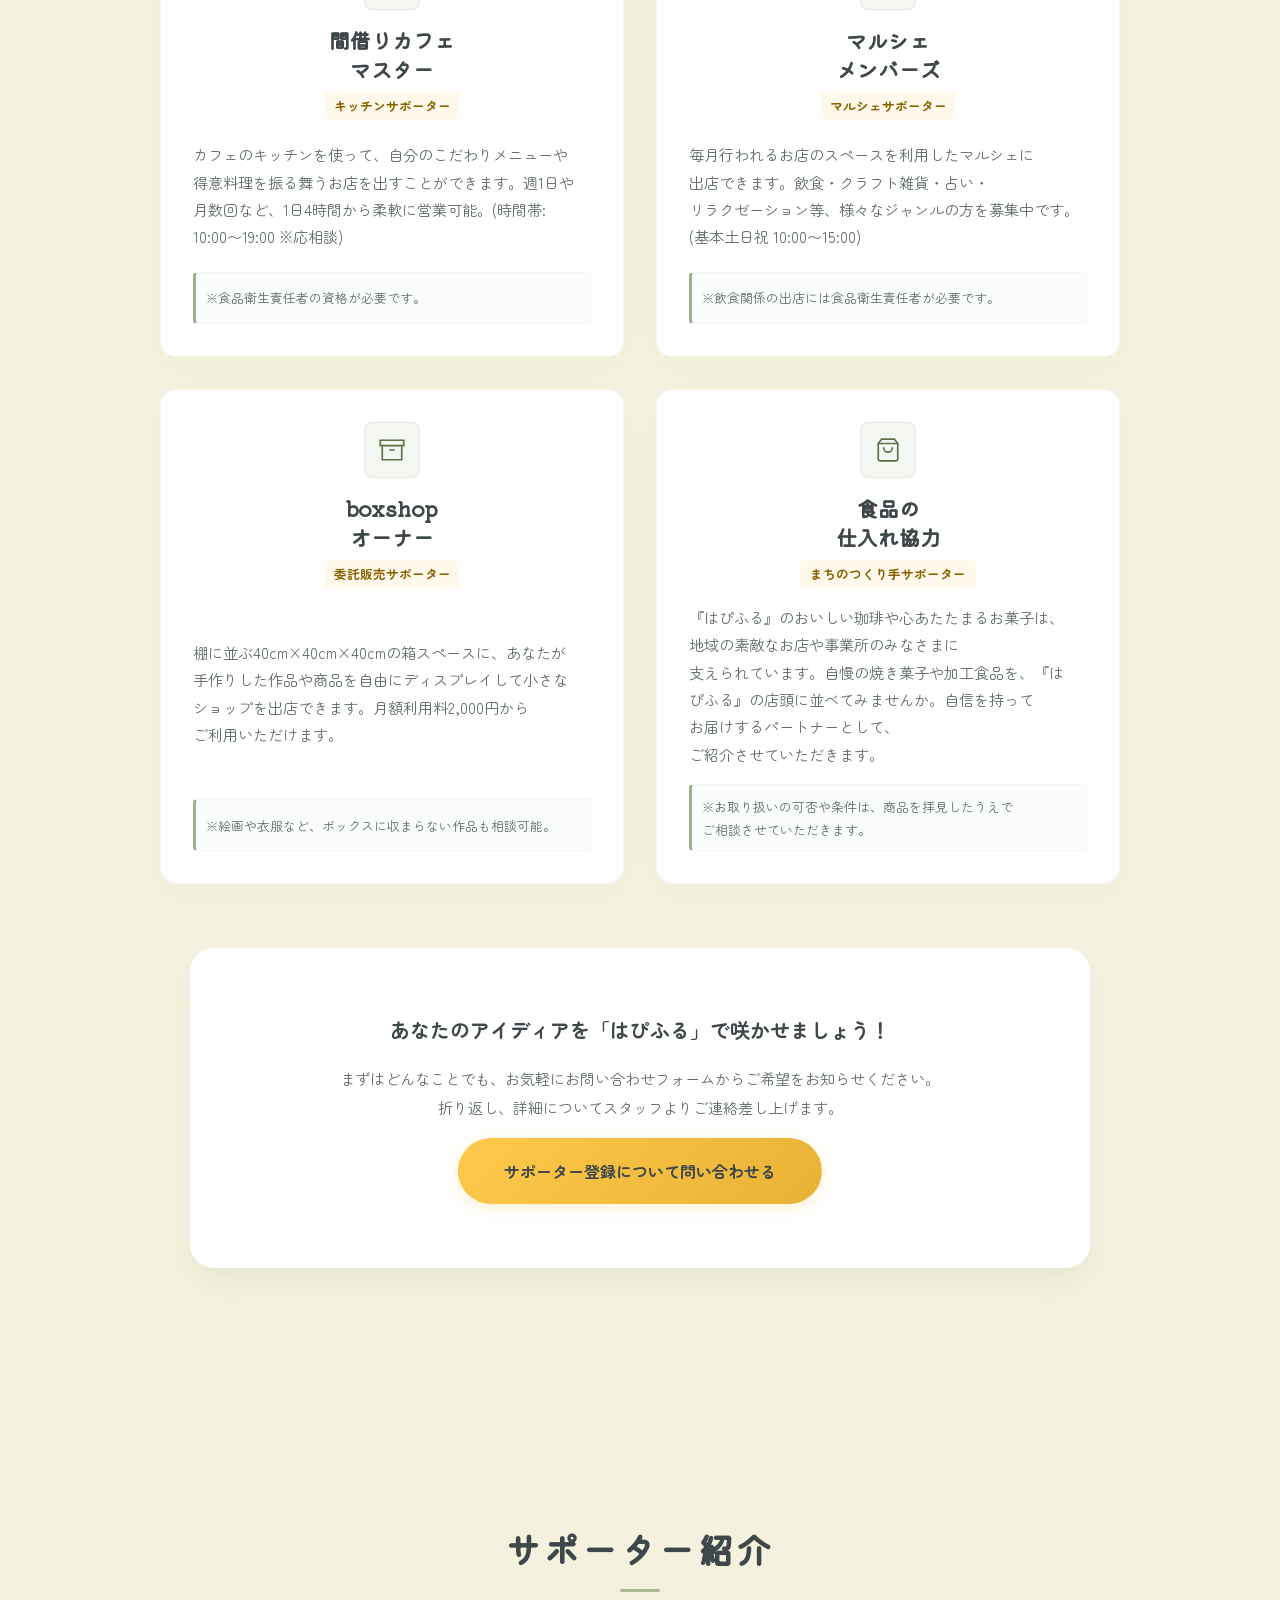
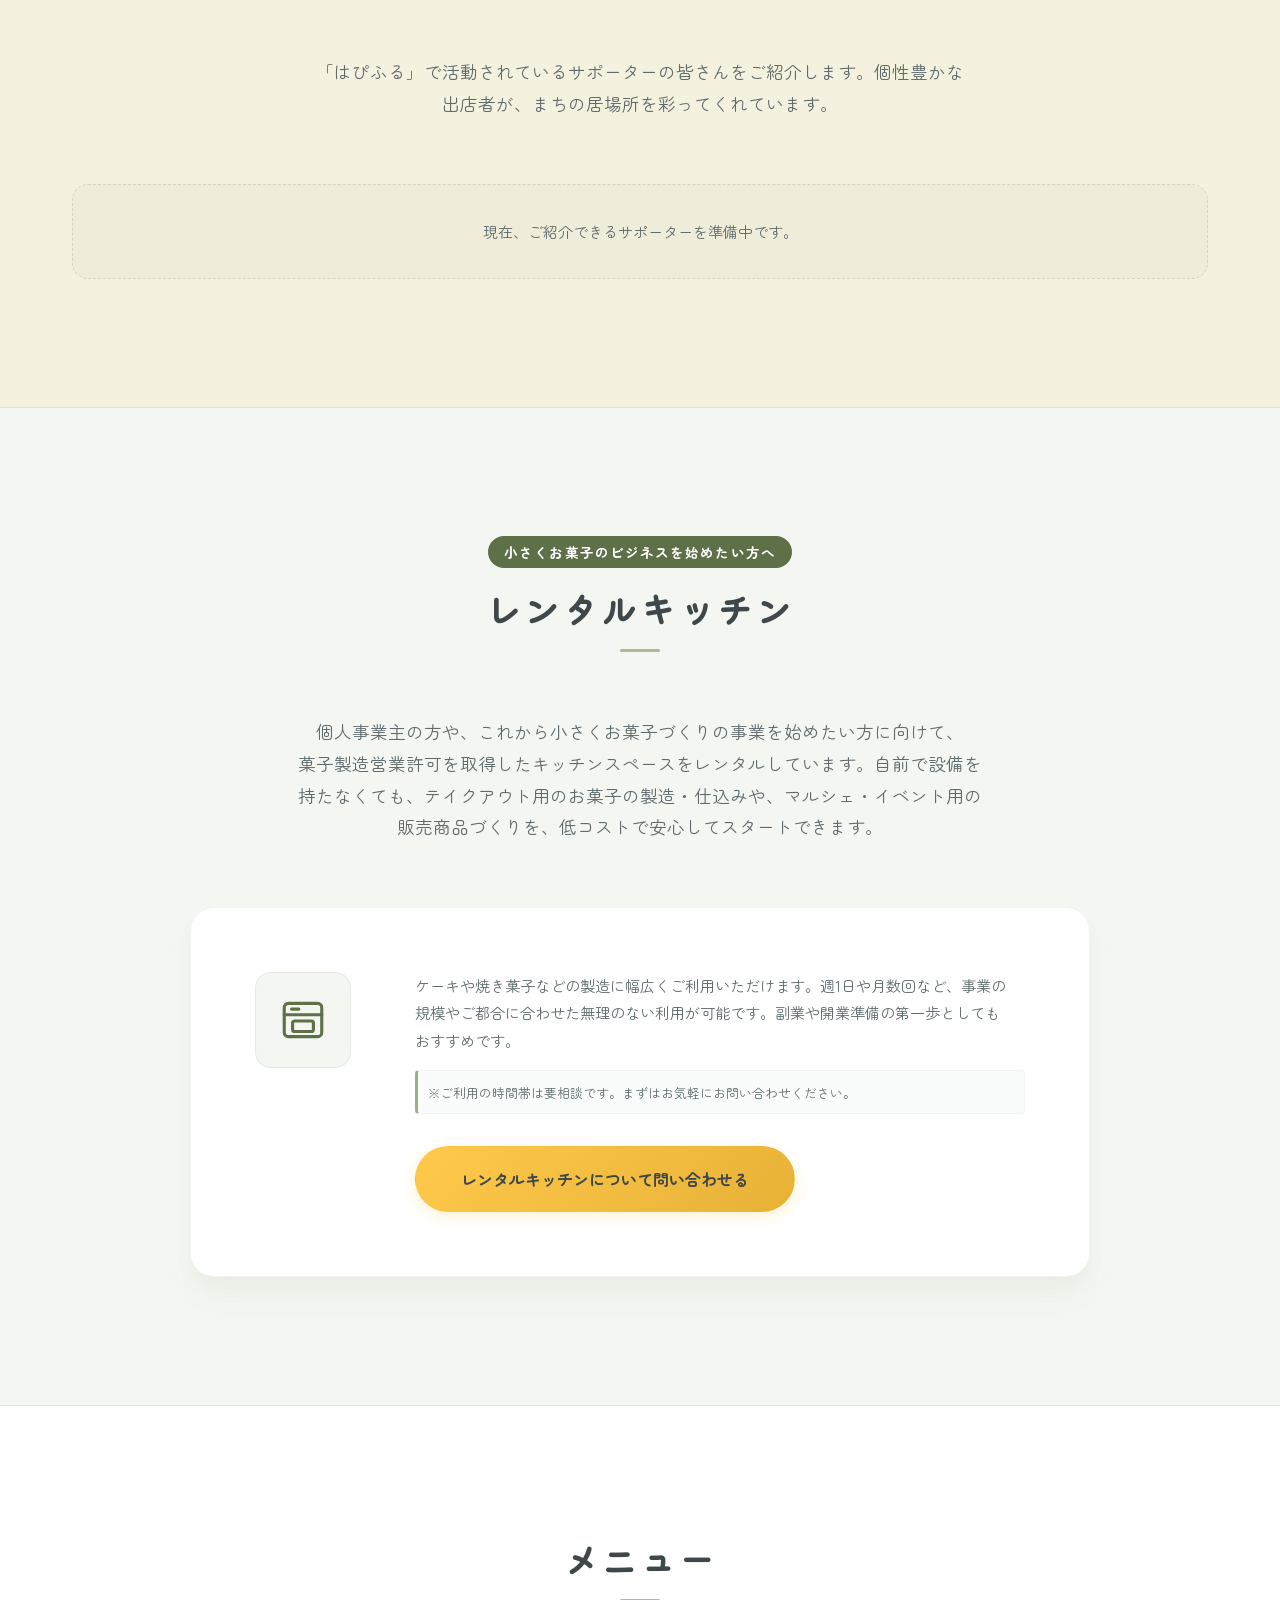
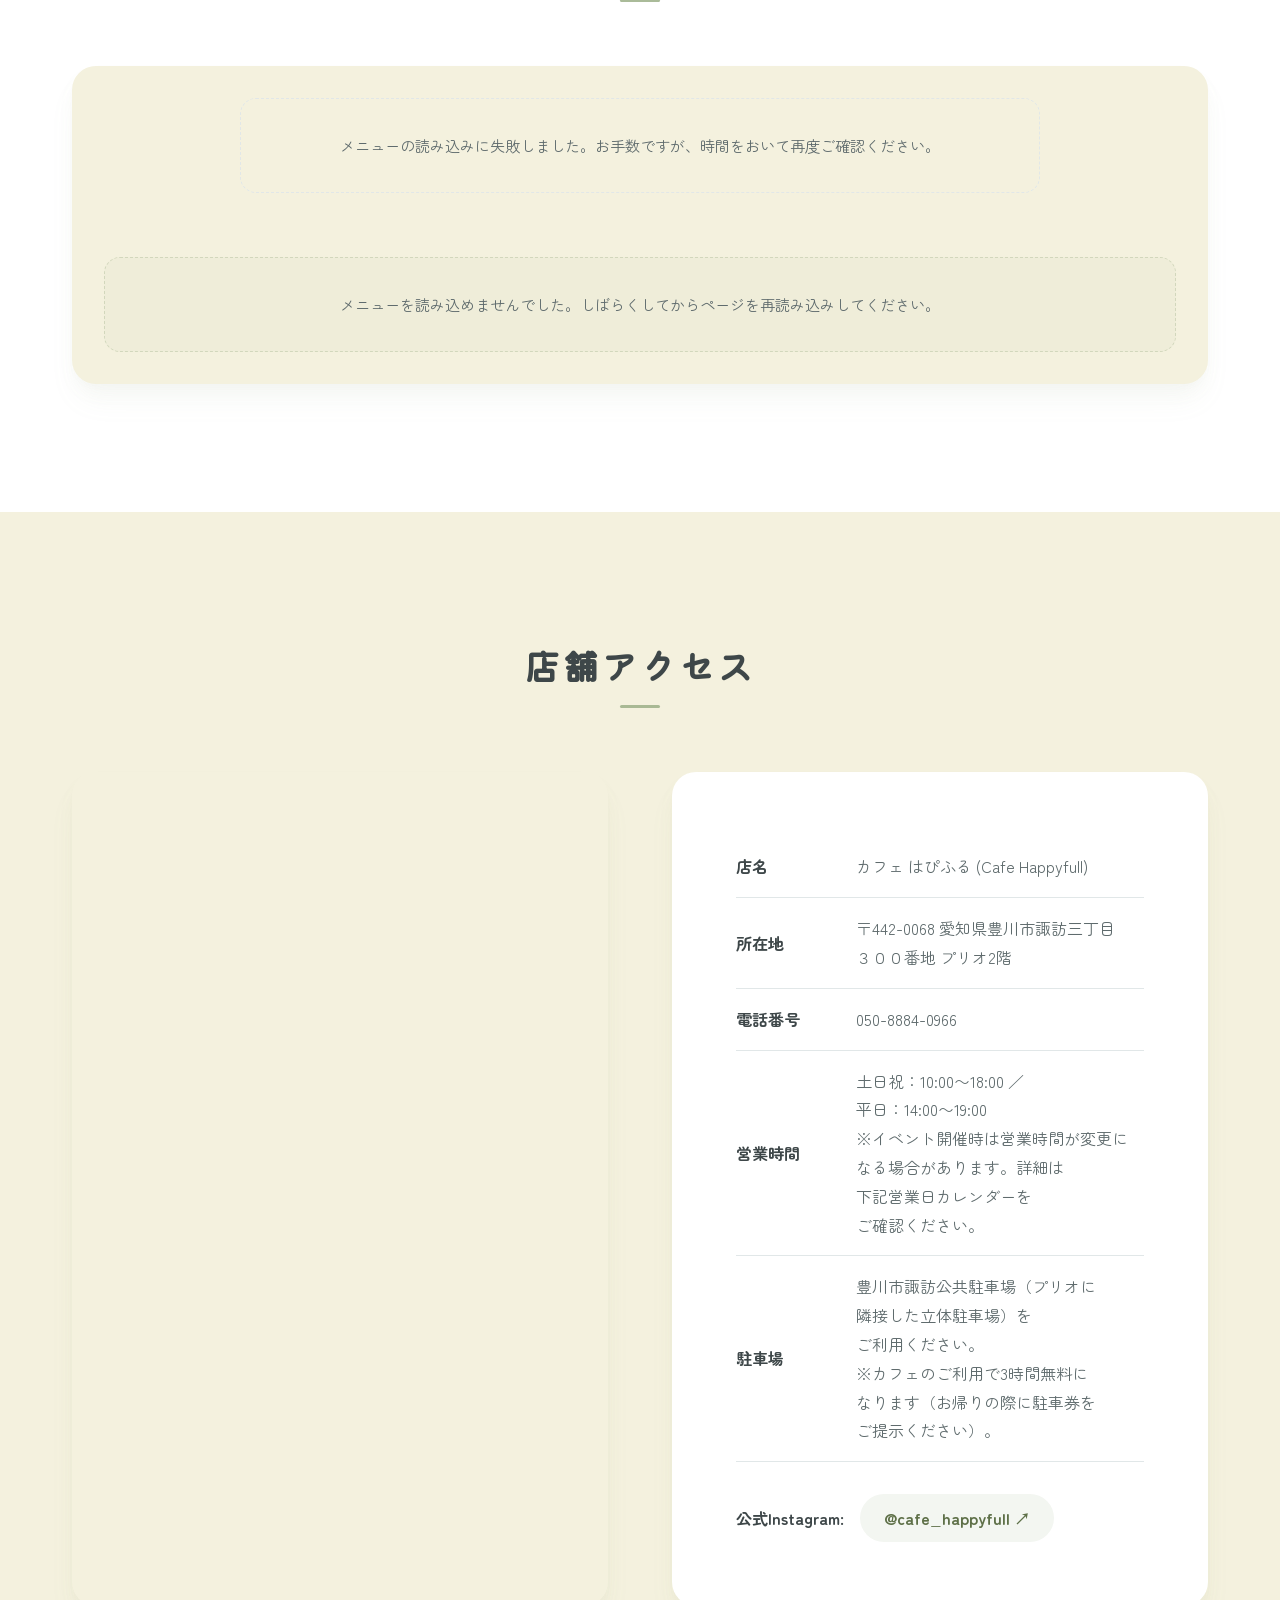
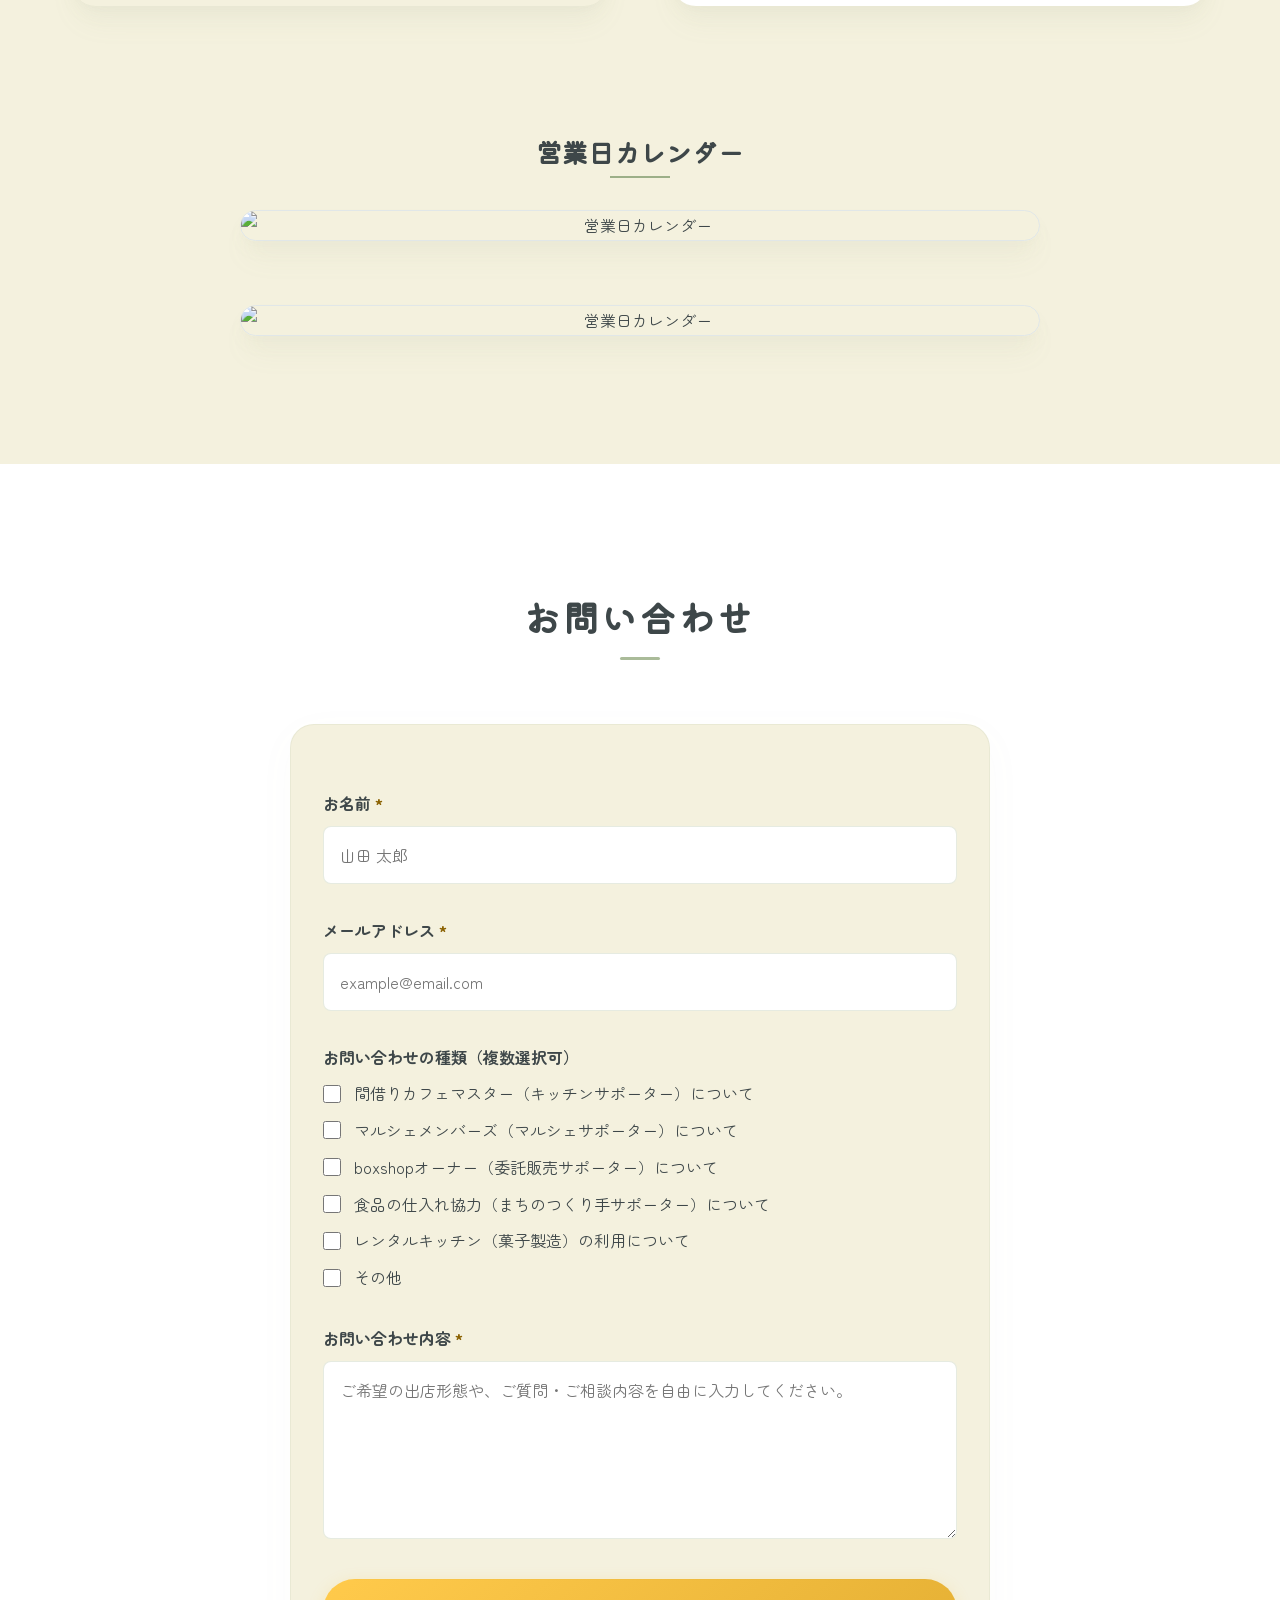
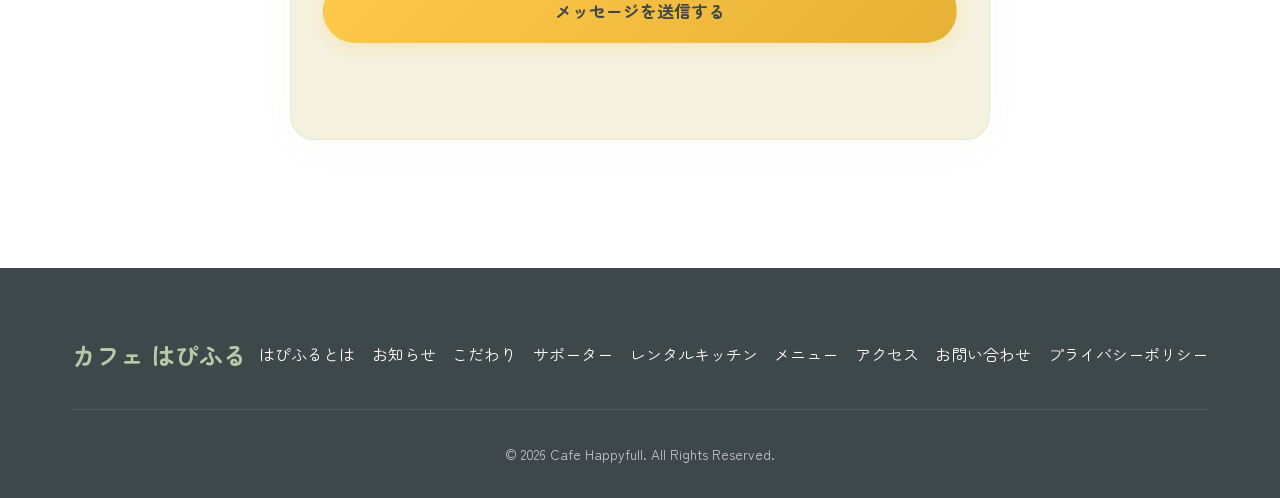
==== commit 5db0d9ea: "fix: モックフォールバックを廃止し公開前提のコピーを現在形に直す API取得に失敗したときに期限切れのプレオープン告知や旧価格が 表示されるリスクがあったため、代替データを持たない方針に変える。 " ====
--- a/index.html
+++ b/index.html
@@ -5,7 +5,7 @@
   <meta charset="UTF-8">
   <meta name="viewport" content="width=device-width, initial-scale=1.0">
   <meta name="description"
-    content="愛知県豊川市の諏訪プリオビル2階にオープンする「まちのリビング カフェ はぴふる」。ていねいにハンドドリップした自家焙煎コーヒーと、北欧風の手作りシナモンロールでおもてなし。間借りカフェやマルシェのサポーターも募集中。">
+    content="愛知県豊川市の諏訪プリオビル2階にある「まちのリビング カフェ はぴふる」。ていねいにハンドドリップした自家焙煎コーヒーと、北欧風の手作りシナモンロールでおもてなし。間借りカフェやマルシェのサポーターも募集中。">
 
   <title>まちのリビング カフェ はぴふる (Cafe Happyfull)</title>
 
@@ -15,7 +15,7 @@
 
   <!-- OGP & Brand Assets -->
   <meta property="og:title" content="まちのリビング カフェ はぴふる (Cafe Happyfull)">
-  <meta property="og:description" content="だれでもほっと落ち着ける居場所を、いっしょに作りませんか？豊川プリオビル2階に新登場。">
+  <meta property="og:description" content="だれでもほっと落ち着ける居場所を、いっしょに作りませんか？豊川プリオビル2階のまちのリビング。">
   <!-- og:image は相対パスだと解決されないため絶対URLで指定する -->
   <meta property="og:image" content="https://cafe-happyfull.netlify.app/assets/images/hero-photo.jpg">
   <meta property="og:type" content="website">
@@ -98,7 +98,7 @@
         <div class="concept__content">
           <h3 class="concept__title">だれでもほっと落ち着ける居場所</h3>
           <p class="concept__text">
-            豊川のまん中、諏訪のプリオビル2階に新しく誕生する<span class="nobr">「カフェ はぴふる」</span>は、単にお茶を飲む場所ではなく、みんなで作るみんなが主役のカフェです。
+            豊川のまん中、諏訪のプリオビル2階の<span class="nobr">「カフェ はぴふる」</span>は、単にお茶を飲む場所ではなく、みんなで作るみんなが主役のカフェです。
           </p>
           <p class="concept__text">
             お買い物の合間の休憩に、子育てネットやカルチャー講座のお帰りに…など、どうぞお気軽にお立ち寄りください。おひとりでのんびり過ごすのはもちろん、グループ分けでのちょっとしたミーティングやマスターとのおしゃべりもお楽しみいただけます。
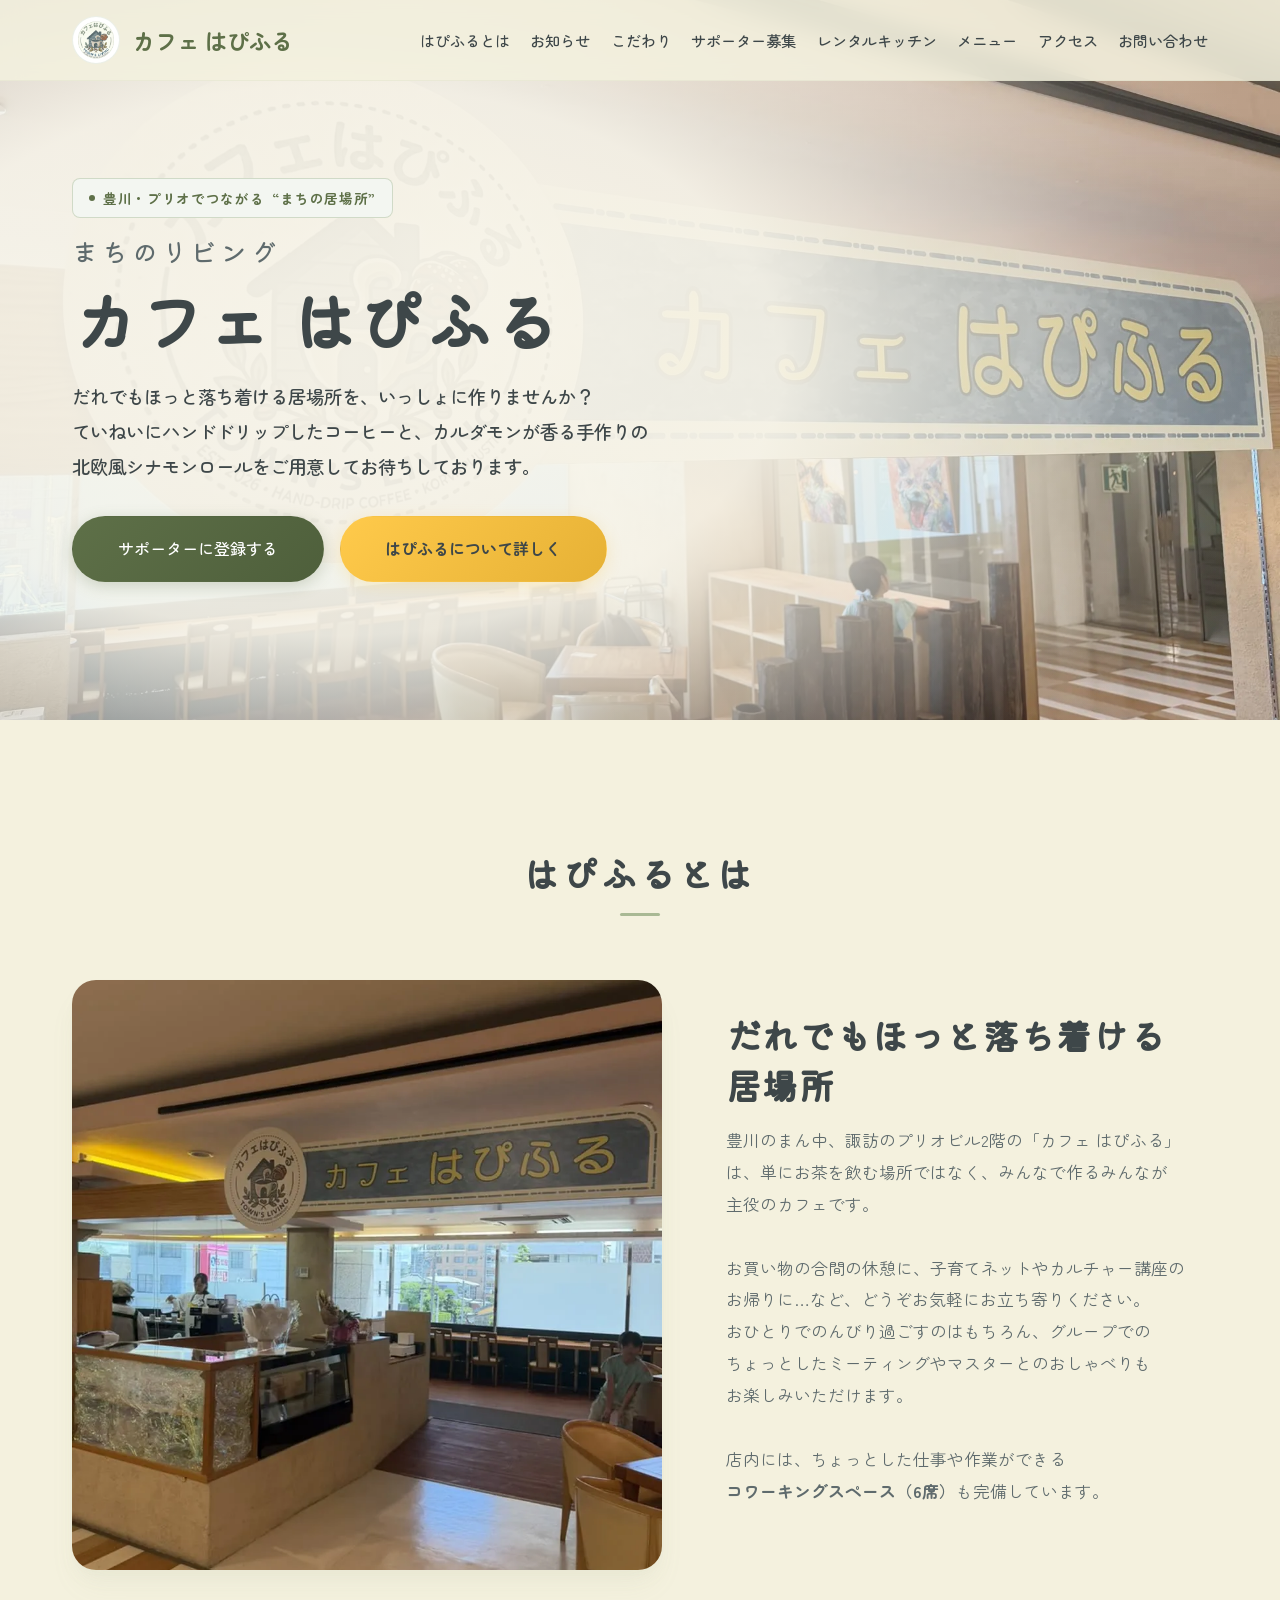
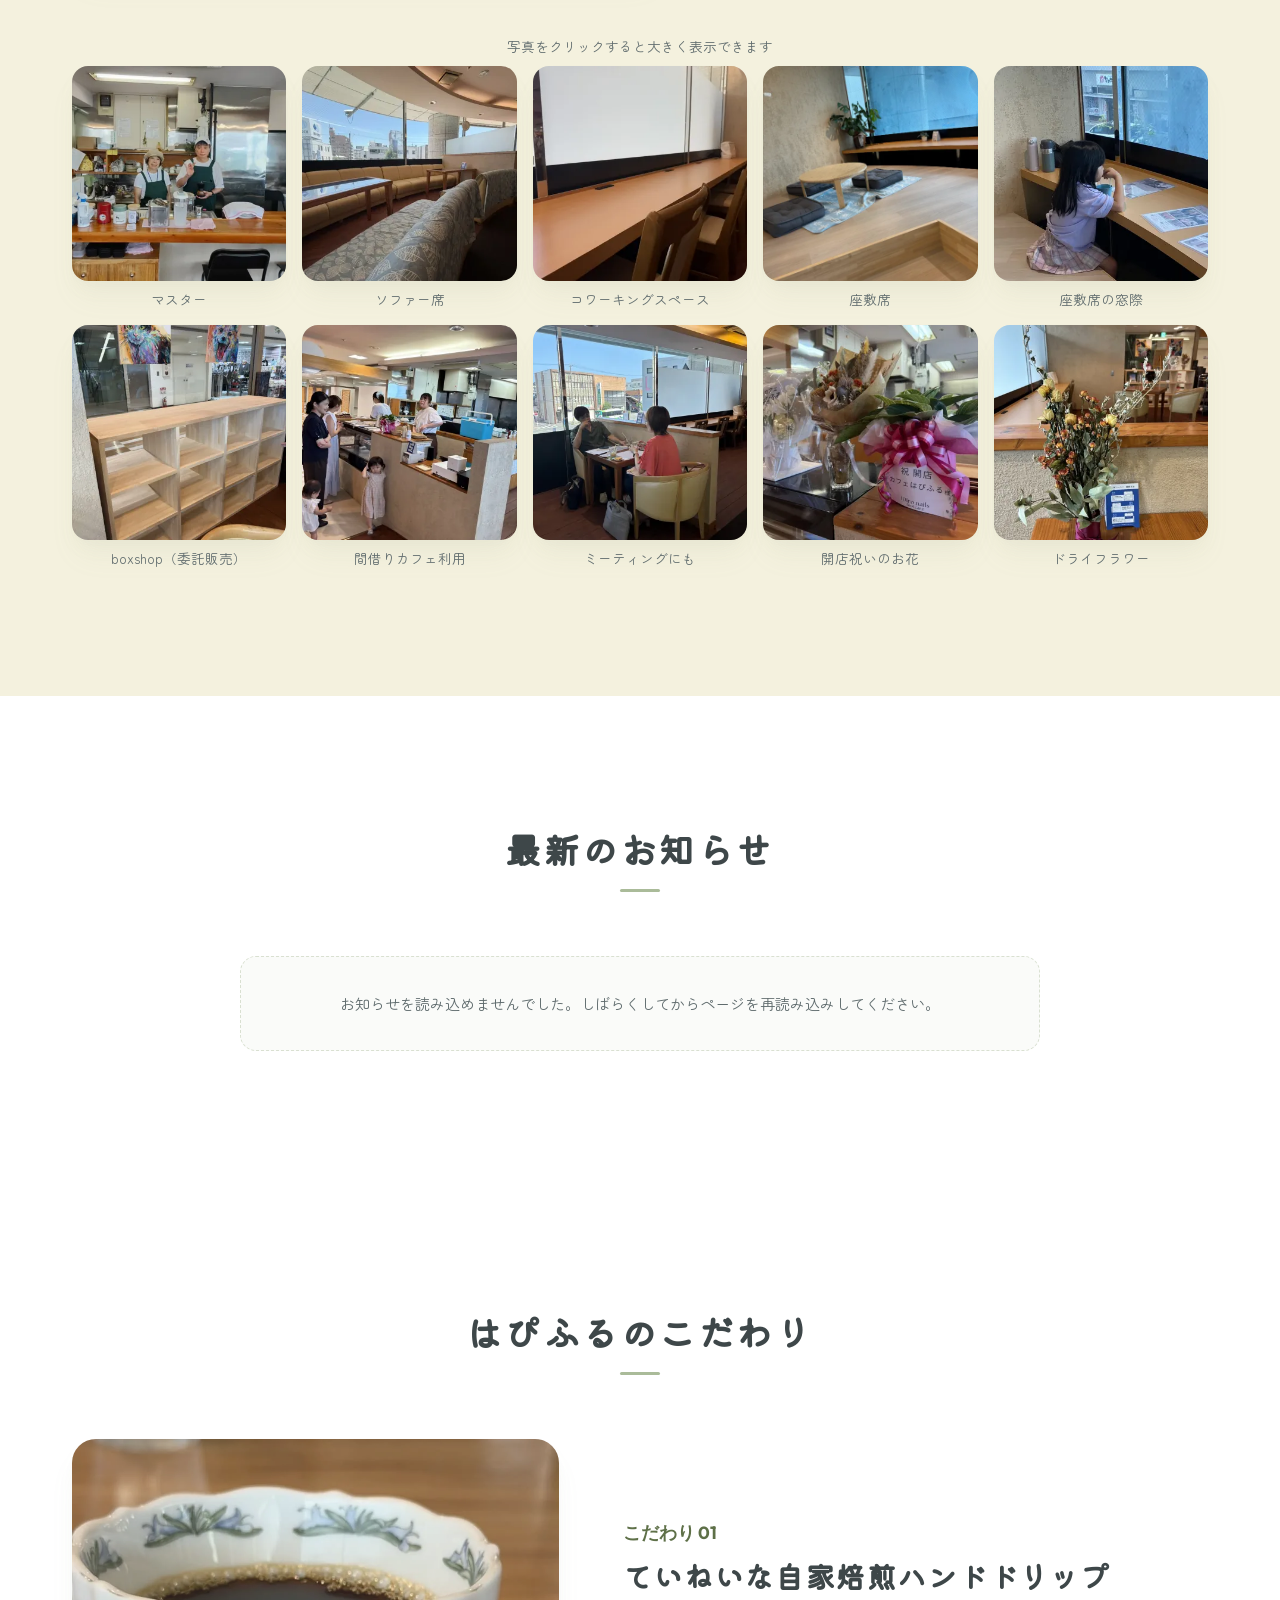
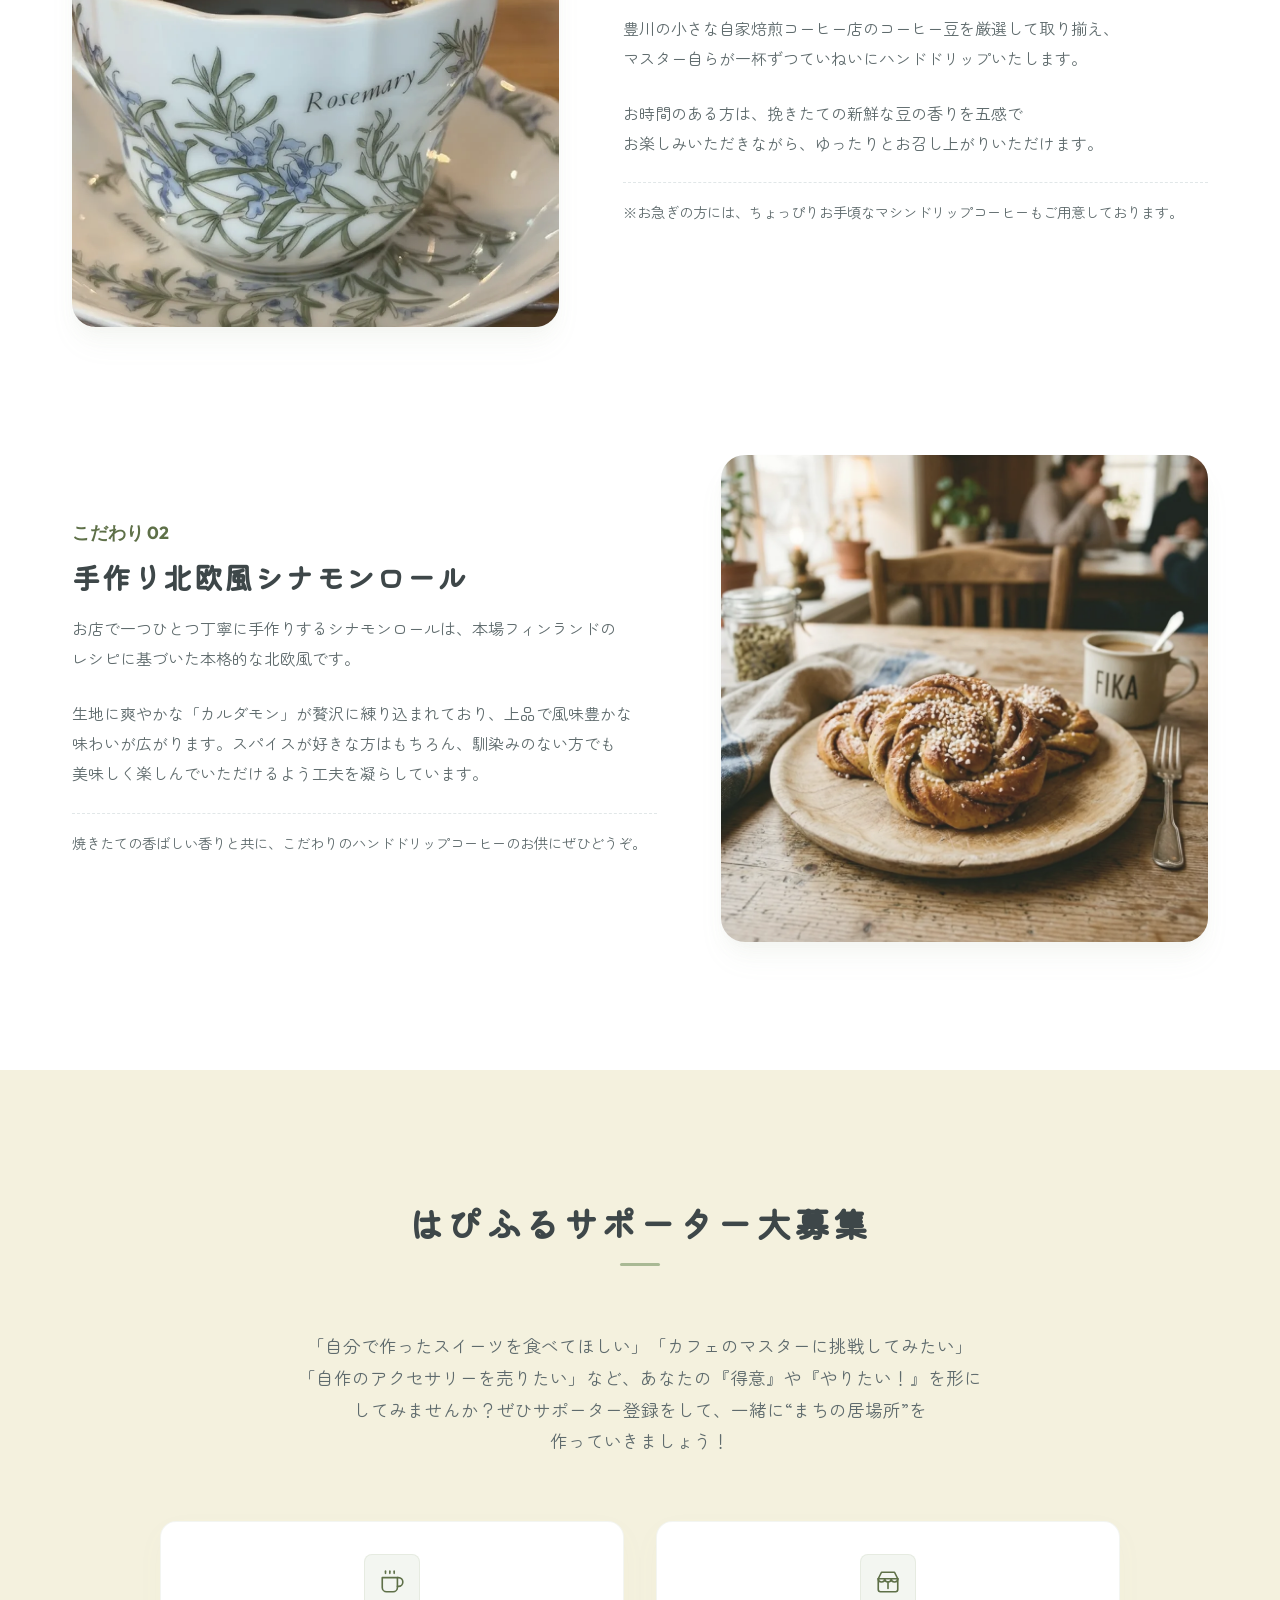
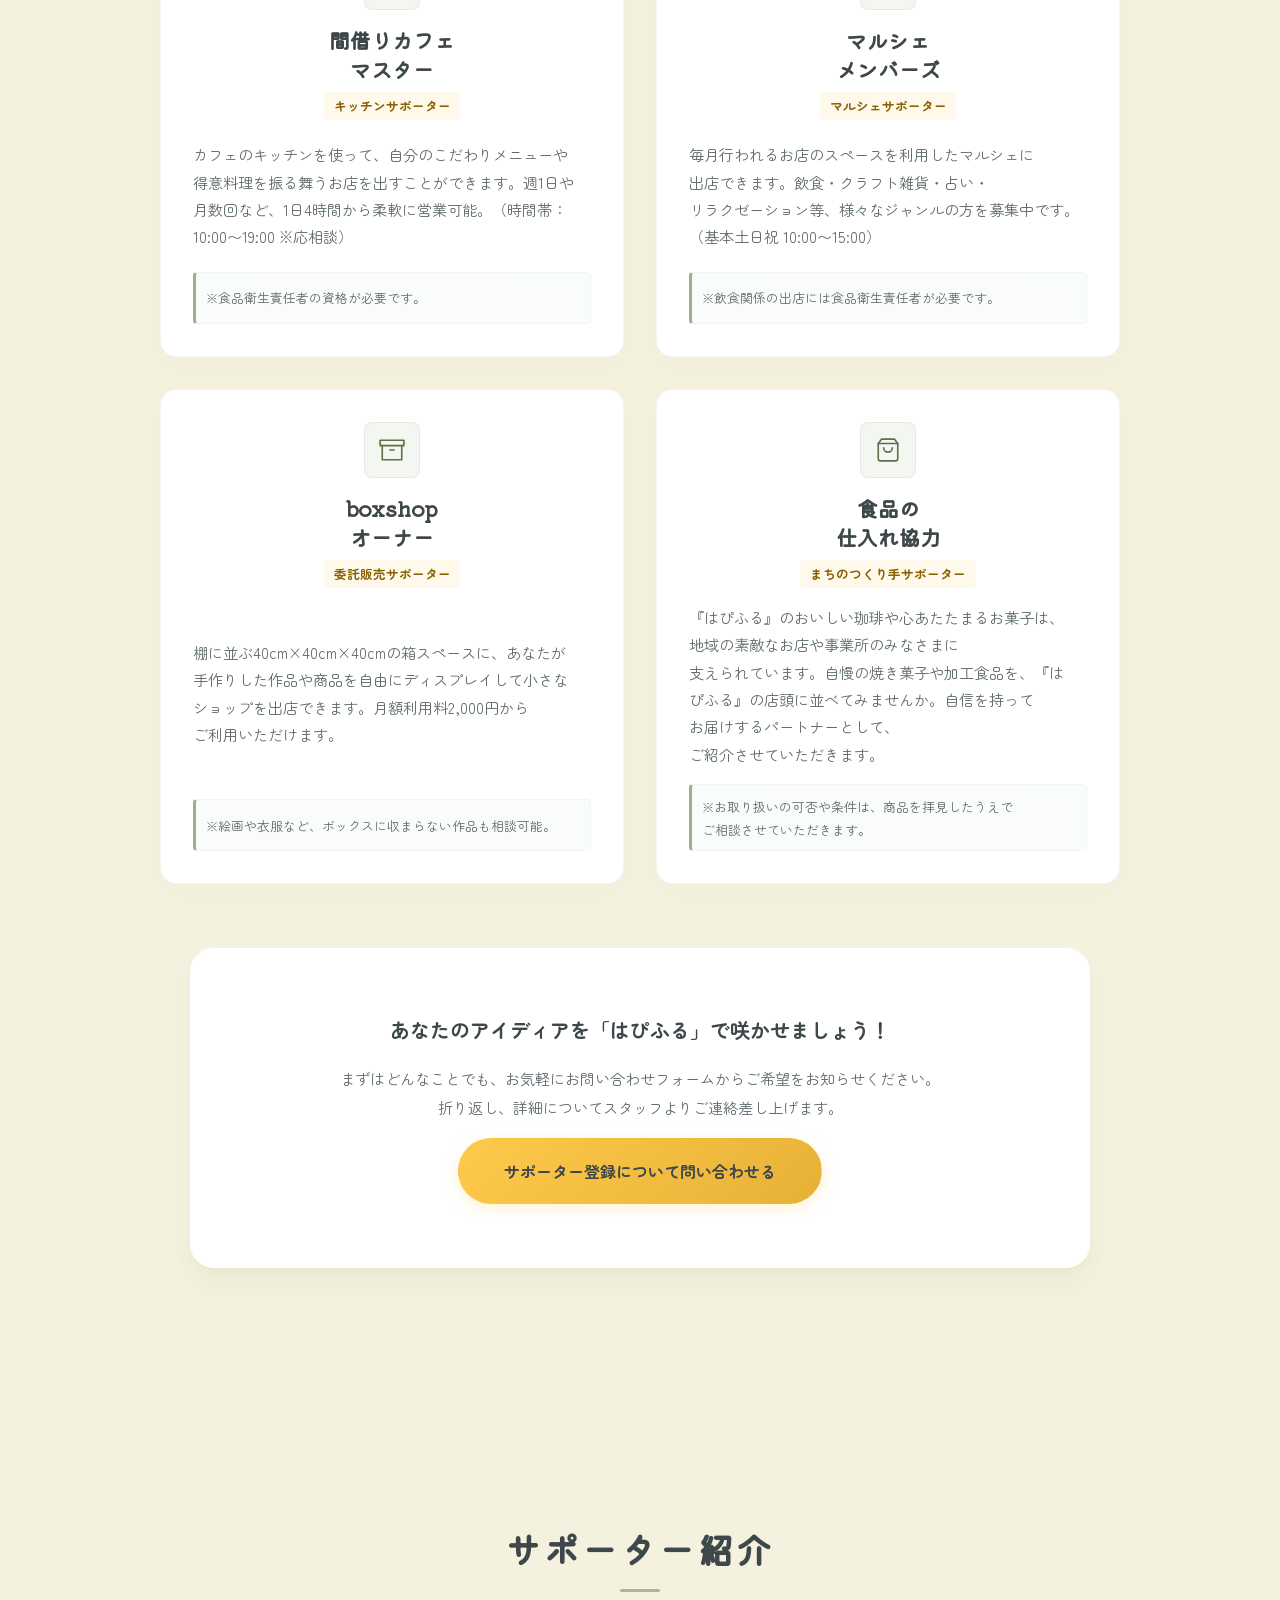
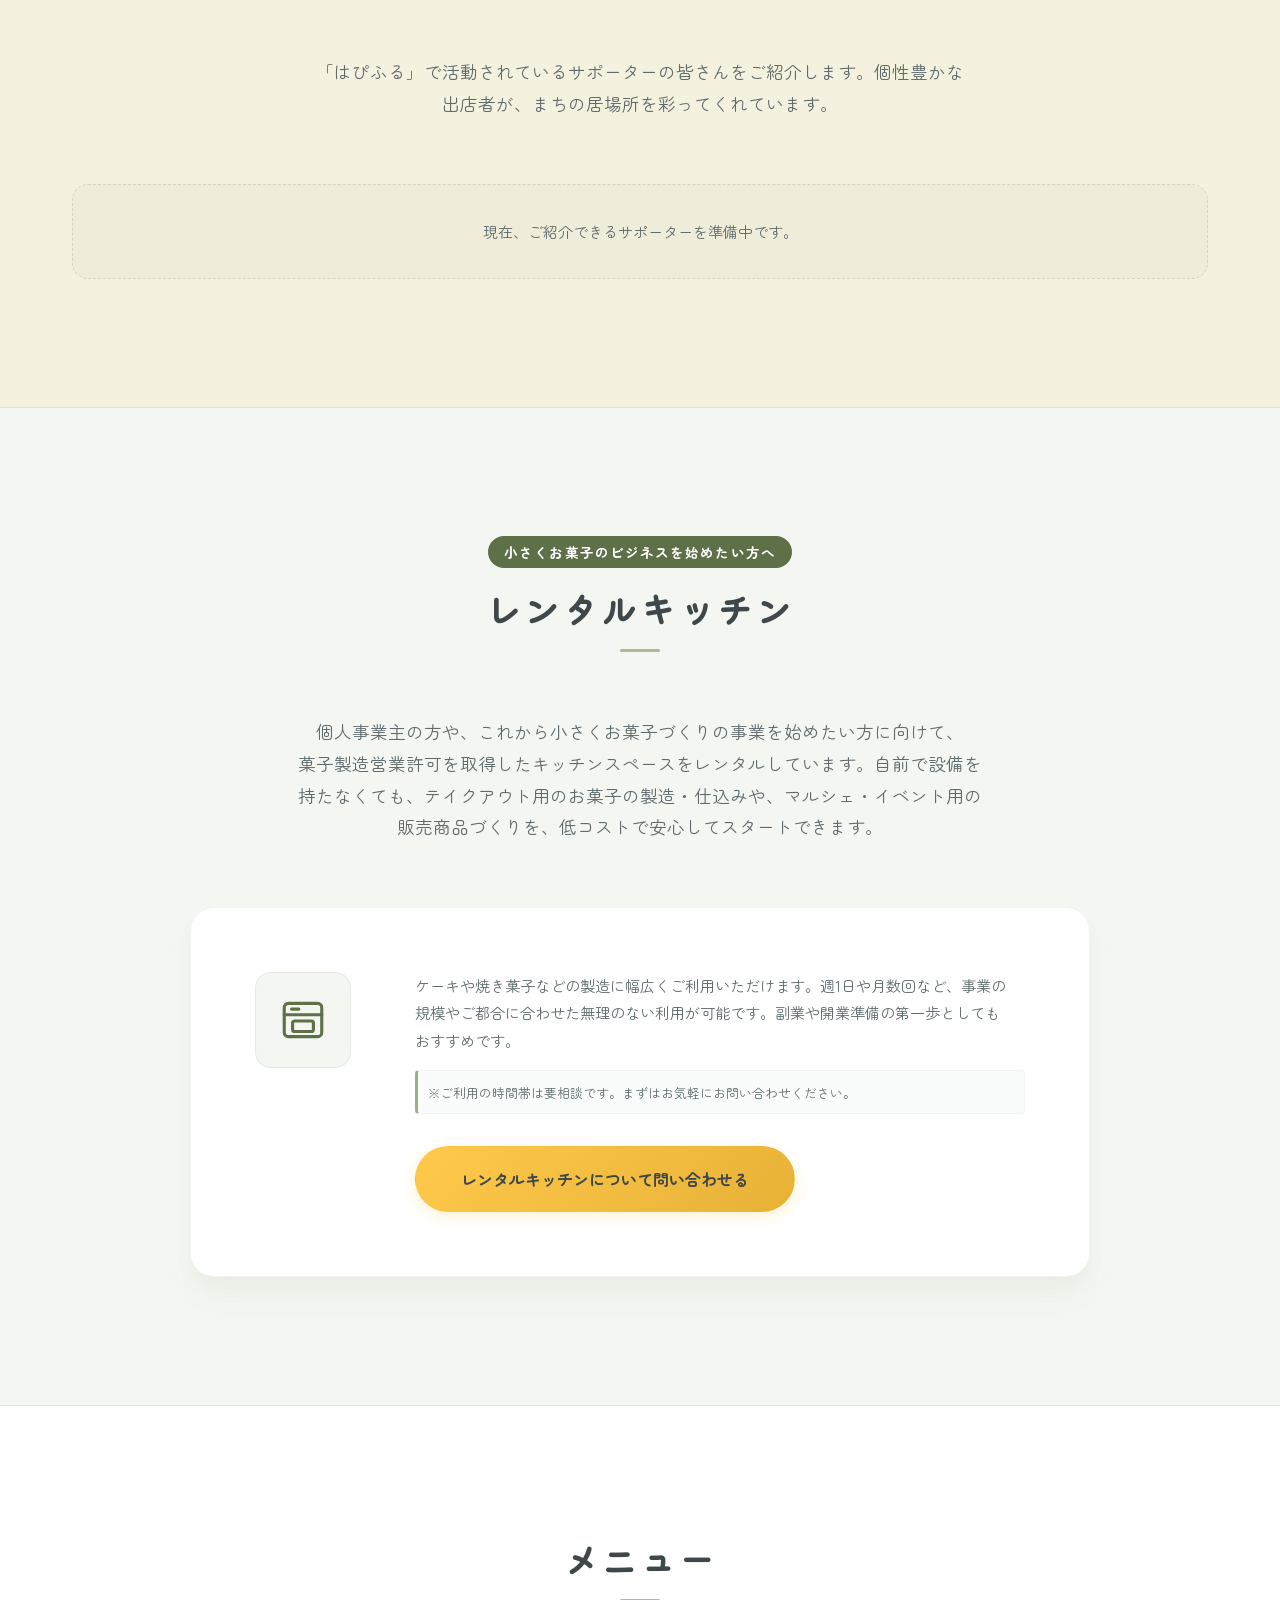
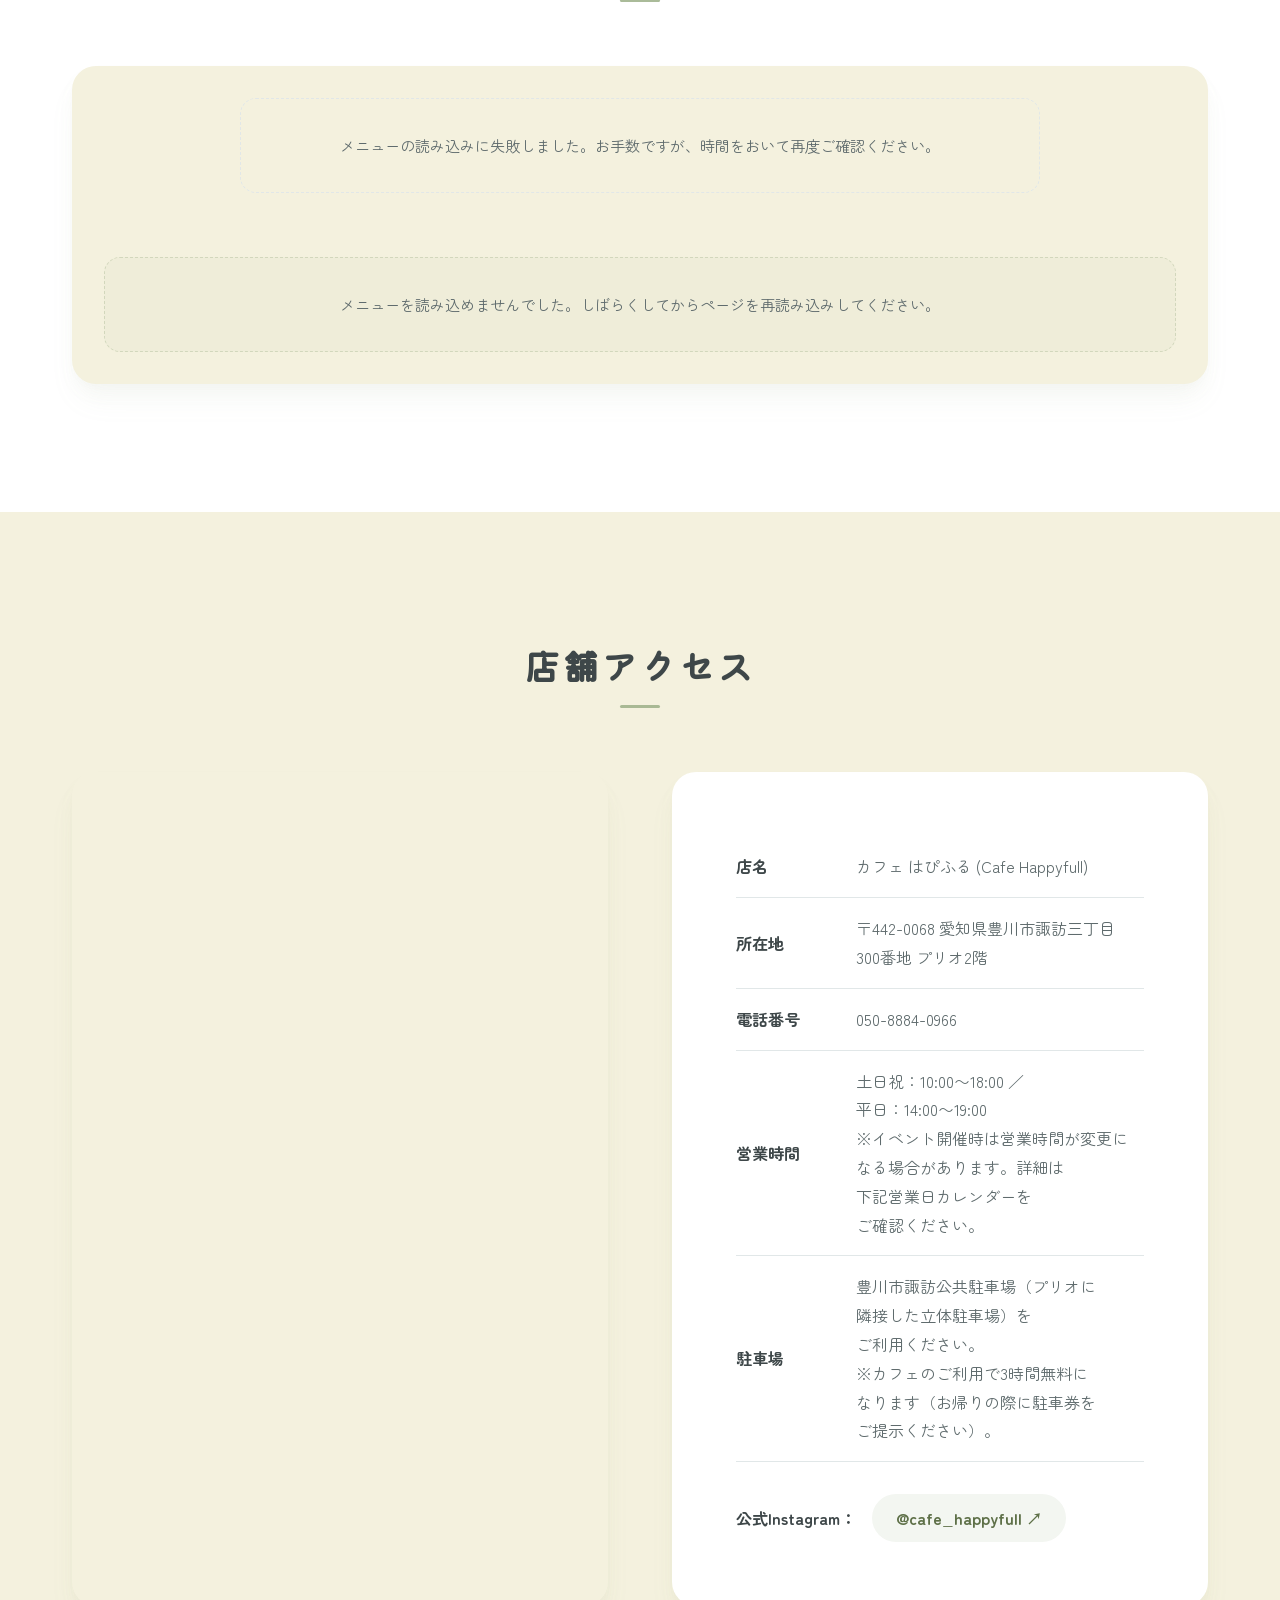
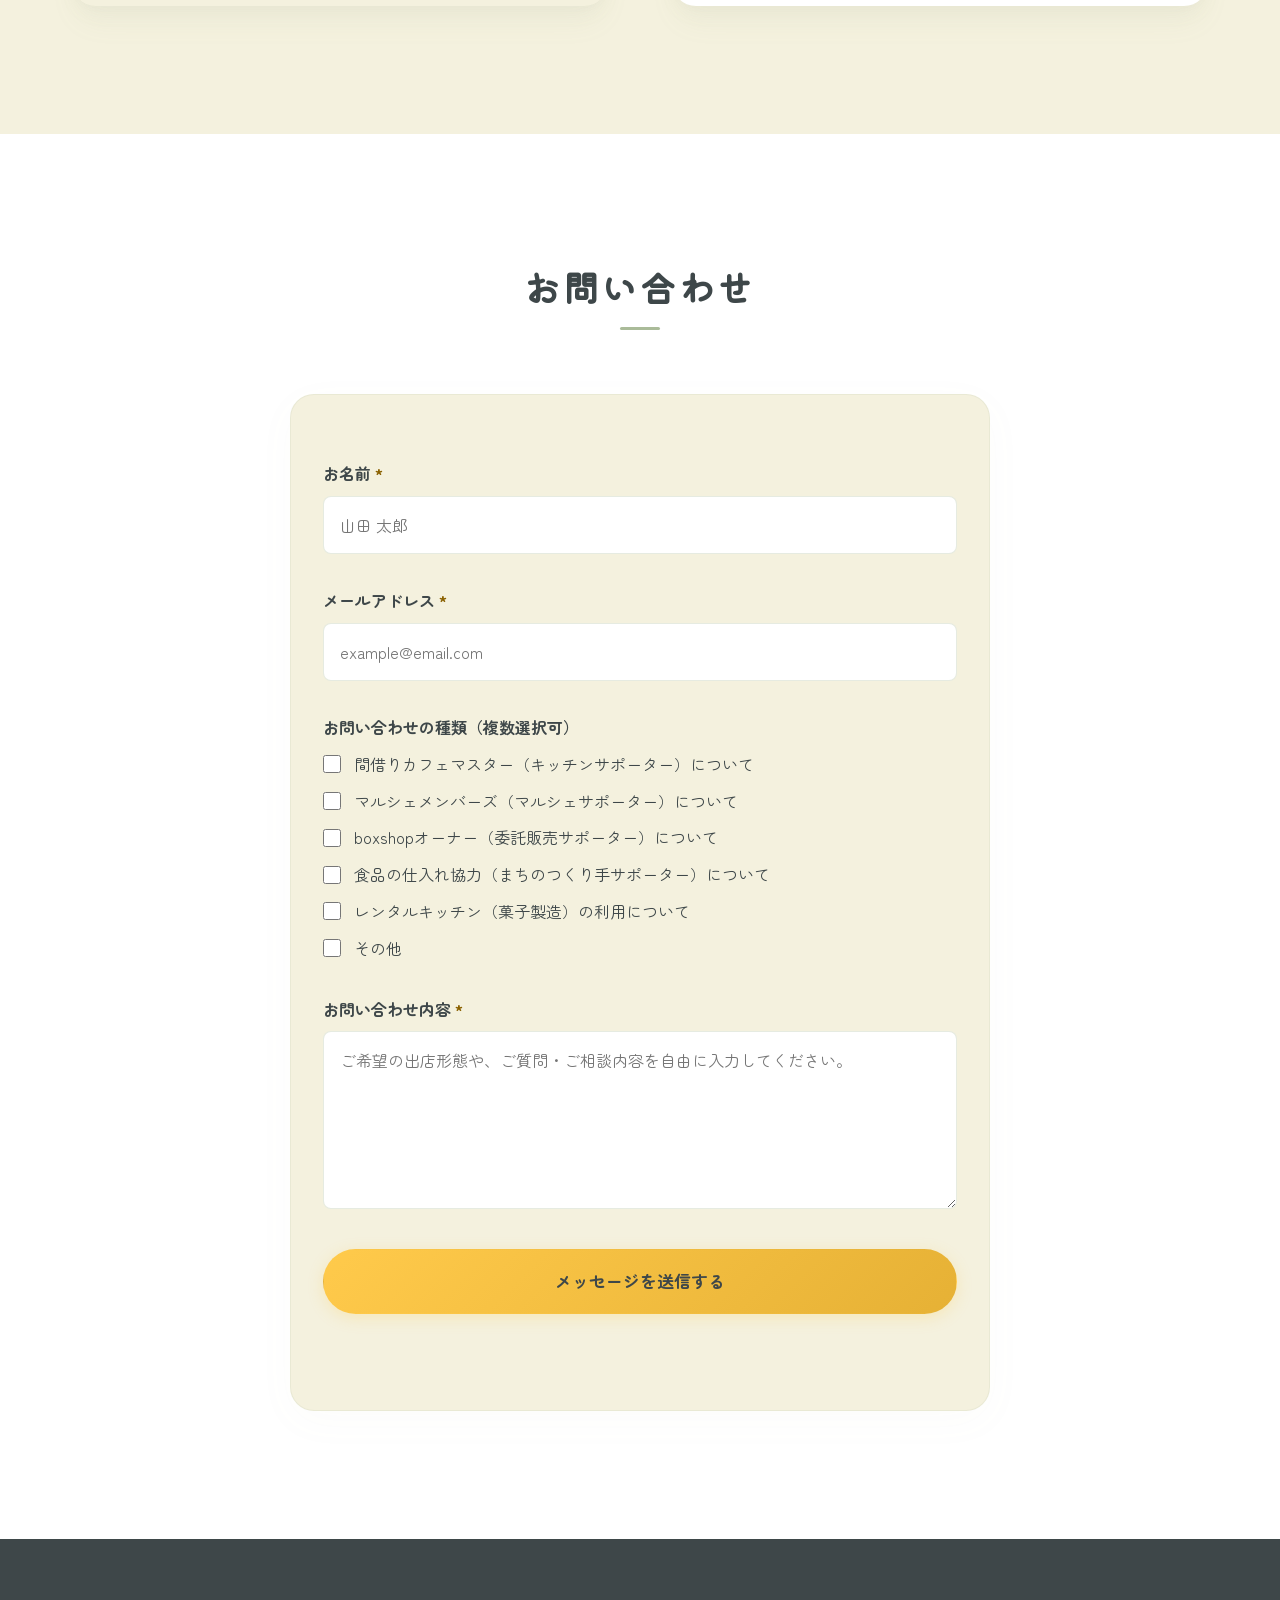
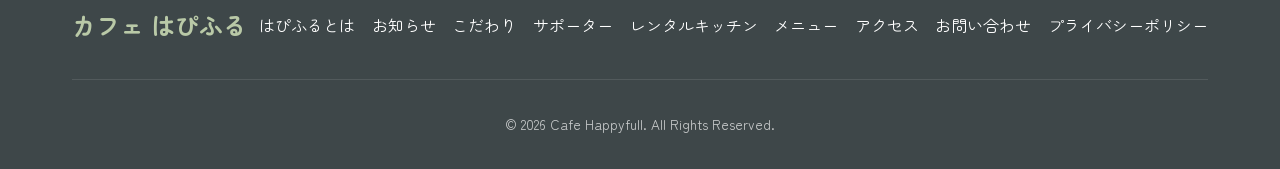
==== commit 66ce6d8a: "fix: 公開前のコード修正5件を実施する - カレンダーは取得失敗・0件・画像URL空のいずれでもセクションごと非表示にする - 空の src="" を廃止（カレンダー画像2枚は hidden 属性" ====
--- a/index.html
+++ b/index.html
@@ -32,7 +32,7 @@
      ========================================== -->
   <header class="header">
     <div class="container header__container">
-      <a href="#" id="js-logo-top" class="header__logo">
+      <a href="/" id="js-logo-top" class="header__logo">
         <img src="assets/images/logo.webp" alt="カフェ はぴふる Logo" class="header__logo-img">
         カフェ はぴふる
       </a>
@@ -101,7 +101,7 @@
             豊川のまん中、諏訪のプリオビル2階の<span class="nobr">「カフェ はぴふる」</span>は、単にお茶を飲む場所ではなく、みんなで作るみんなが主役のカフェです。
           </p>
           <p class="concept__text">
-            お買い物の合間の休憩に、子育てネットやカルチャー講座のお帰りに…など、どうぞお気軽にお立ち寄りください。おひとりでのんびり過ごすのはもちろん、グループ分けでのちょっとしたミーティングやマスターとのおしゃべりもお楽しみいただけます。
+            お買い物の合間の休憩に、子育てネットやカルチャー講座のお帰りに…など、どうぞお気軽にお立ち寄りください。おひとりでのんびり過ごすのはもちろん、グループでのちょっとしたミーティングやマスターとのおしゃべりもお楽しみいただけます。
           </p>
           <p class="concept__text">
             店内には、ちょっとした仕事や作業ができる<b>コワーキングスペース（6席）</b>も完備しています。
@@ -276,7 +276,7 @@
           <h3 class="supporter-card__title"><span class="nobr">間借りカフェ</span><span class="nobr">マスター</span></h3>
           <span class="supporter-card__badge">キッチンサポーター</span>
           <p class="supporter-card__desc">
-            カフェのキッチンを使って、自分のこだわりメニューや得意料理を振る舞うお店を出すことができます。週1日や月数回など、1日4時間から柔軟に営業可能。(時間帯: 10:00〜19:00 ※応相談)
+            カフェのキッチンを使って、自分のこだわりメニューや得意料理を振る舞うお店を出すことができます。週1日や月数回など、1日4時間から柔軟に営業可能。（時間帯：10:00〜19:00 ※応相談）
           </p>
           <span class="supporter-card__note">※食品衛生責任者の資格が必要です。</span>
         </div>
@@ -295,7 +295,7 @@
           <h3 class="supporter-card__title"><span class="nobr">マルシェ</span><span class="nobr">メンバーズ</span></h3>
           <span class="supporter-card__badge">マルシェサポーター</span>
           <p class="supporter-card__desc">
-            毎月行われるお店のスペースを利用したマルシェに出店できます。飲食・クラフト雑貨・占い・リラクゼーション等、様々なジャンルの方を募集中です。(基本土日祝 10:00〜15:00)
+            毎月行われるお店のスペースを利用したマルシェに出店できます。飲食・クラフト雑貨・占い・リラクゼーション等、様々なジャンルの方を募集中です。（基本土日祝 10:00〜15:00）
           </p>
           <span class="supporter-card__note">※飲食関係の出店には食品衛生責任者が必要です。</span>
         </div>
@@ -448,7 +448,7 @@
             </tr>
             <tr>
               <th>所在地</th>
-              <td>〒442-0068 愛知県豊川市諏訪三丁目３００番地 プリオ2階</td>
+              <td>〒442-0068 愛知県豊川市諏訪三丁目300番地 プリオ2階</td>
             </tr>
             <tr>
               <th>電話番号</th>
@@ -465,7 +465,7 @@
           </table>
 
           <div class="access__sns">
-            <span style="font-weight: 700;">公式Instagram:</span>
+            <span style="font-weight: 700;">公式Instagram：</span>
             <a href="https://www.instagram.com/cafe_happyfull/" target="_blank" rel="noopener" class="access__sns-link">
               @cafe_happyfull ↗
             </a>
@@ -476,11 +476,12 @@
       <!-- 営業日カレンダー -->
       <div class="access__calendar">
         <h3 class="access__calendar-title">営業日カレンダー</h3>
+        <!-- 画像URLはmicroCMSから入る。src未確定の状態で表示させないため hidden で伏せておく -->
         <div class="access__calendar-image-wrapper">
-          <img id="js-calendar-img" src="" alt="営業日カレンダー" loading="lazy">
+          <img id="js-calendar-img" alt="営業日カレンダー" loading="lazy" hidden>
         </div>
         <div class="access__calendar-image-wrapper">
-          <img id="js-calendar-img-2" src="" alt="営業日カレンダー" loading="lazy">
+          <img id="js-calendar-img-2" alt="営業日カレンダー" loading="lazy" hidden>
         </div>
       </div>
     </div>
@@ -513,23 +514,23 @@
             <label class="form__label">お問い合わせの種類（複数選択可）</label>
             <div class="form__checkbox-group">
               <label class="form__checkbox-label">
-                <input type="checkbox" name="categories[]" value="間借りカフェマスター(キッチンサポーター)">
+                <input type="checkbox" name="categories[]" value="間借りカフェマスター（キッチンサポーター）">
                 間借りカフェマスター（キッチンサポーター）について
               </label>
               <label class="form__checkbox-label">
-                <input type="checkbox" name="categories[]" value="マルシェメンバーズ(マルシェサポーター)">
+                <input type="checkbox" name="categories[]" value="マルシェメンバーズ（マルシェサポーター）">
                 マルシェメンバーズ（マルシェサポーター）について
               </label>
               <label class="form__checkbox-label">
-                <input type="checkbox" name="categories[]" value="boxshopオーナー(委託販売サポーター)">
+                <input type="checkbox" name="categories[]" value="boxshopオーナー（委託販売サポーター）">
                 boxshopオーナー（委託販売サポーター）について
               </label>
               <label class="form__checkbox-label">
-                <input type="checkbox" name="categories[]" value="食品の仕入れ協力(まちのつくり手サポーター)">
+                <input type="checkbox" name="categories[]" value="食品の仕入れ協力（まちのつくり手サポーター）">
                 食品の仕入れ協力（まちのつくり手サポーター）について
               </label>
               <label class="form__checkbox-label">
-                <input type="checkbox" name="categories[]" value="レンタルキッチン(菓子製造)の利用">
+                <input type="checkbox" name="categories[]" value="レンタルキッチン（菓子製造）の利用">
                 レンタルキッチン（菓子製造）の利用について
               </label>
               <label class="form__checkbox-label">
@@ -570,7 +571,7 @@
           <a href="#menu" class="footer__link">メニュー</a>
           <a href="#access" class="footer__link">アクセス</a>
           <a href="#contact" class="footer__link">お問い合わせ</a>
-          <a href="#" id="js-privacy-trigger" class="footer__link">プライバシーポリシー</a>
+          <a href="#js-privacy-modal" id="js-privacy-trigger" class="footer__link">プライバシーポリシー</a>
         </nav>
       </div>
       <p class="footer__copyright">© 2026 Cafe Happyfull. All Rights Reserved.</p>
@@ -587,7 +588,8 @@
         <button type="button" id="js-menu-lightbox-close" class="lightbox__close" aria-label="閉じる">&times;</button>
       </div>
       <div class="lightbox__scroll">
-        <img id="js-menu-lightbox-img" src="" alt="">
+        <!-- src・alt は開いたときにJSが入れる（空の src はHTML的に不正なため属性ごと置かない） -->
+        <img id="js-menu-lightbox-img" alt="">
       </div>
       <p class="lightbox__hint">左右にスワイプすると全体をご覧いただけます</p>
     </div>
@@ -606,7 +608,8 @@
       <div class="gallery-lightbox__stage">
         <button type="button" id="js-gallery-lightbox-prev" class="gallery-lightbox__nav gallery-lightbox__nav--prev"
           aria-label="前の写真">&#10094;</button>
-        <img id="js-gallery-lightbox-img" src="" alt="">
+        <!-- src・alt は開いたときにJSが入れる（空の src はHTML的に不正なため属性ごと置かない） -->
+        <img id="js-gallery-lightbox-img" alt="">
         <button type="button" id="js-gallery-lightbox-next" class="gallery-lightbox__nav gallery-lightbox__nav--next"
           aria-label="次の写真">&#10095;</button>
       </div>
--- a/assets/css/style.css
+++ b/assets/css/style.css
@@ -1438,6 +1438,11 @@
   height: auto;
 }
 
+/* display:block が hidden 属性の既定を打ち消してしまうため明示的に隠す */
+.access__calendar-image-wrapper img[hidden] {
+  display: none;
+}
+
 /* ==========================================================================
    Contact (Netlify Forms)
    ========================================================================== */
@@ -2126,6 +2131,21 @@
   pointer-events: auto;
 }
 
+/* JSが動かない環境向けのフォールバック。
+   フッターのリンク（href="#js-privacy-modal"）だけで本文を読めるようにする。
+   JS有効時はスクリプト側が preventDefault するのでハッシュは付かず、:target は効かない。
+   .is-dismissed は「ハッシュ付きURLで開いたあと閉じる」ための逃げ道。
+   history.replaceState でハッシュを消しても Chrome は :target を再評価しないため、
+   クラスで打ち消す必要がある。 */
+.modal:target:not(.is-dismissed) {
+  opacity: 1;
+  pointer-events: auto;
+}
+
+.modal:target:not(.is-dismissed) .modal__card {
+  transform: translateY(0);
+}
+
 .modal__overlay {
   position: absolute;
   top: 0;
